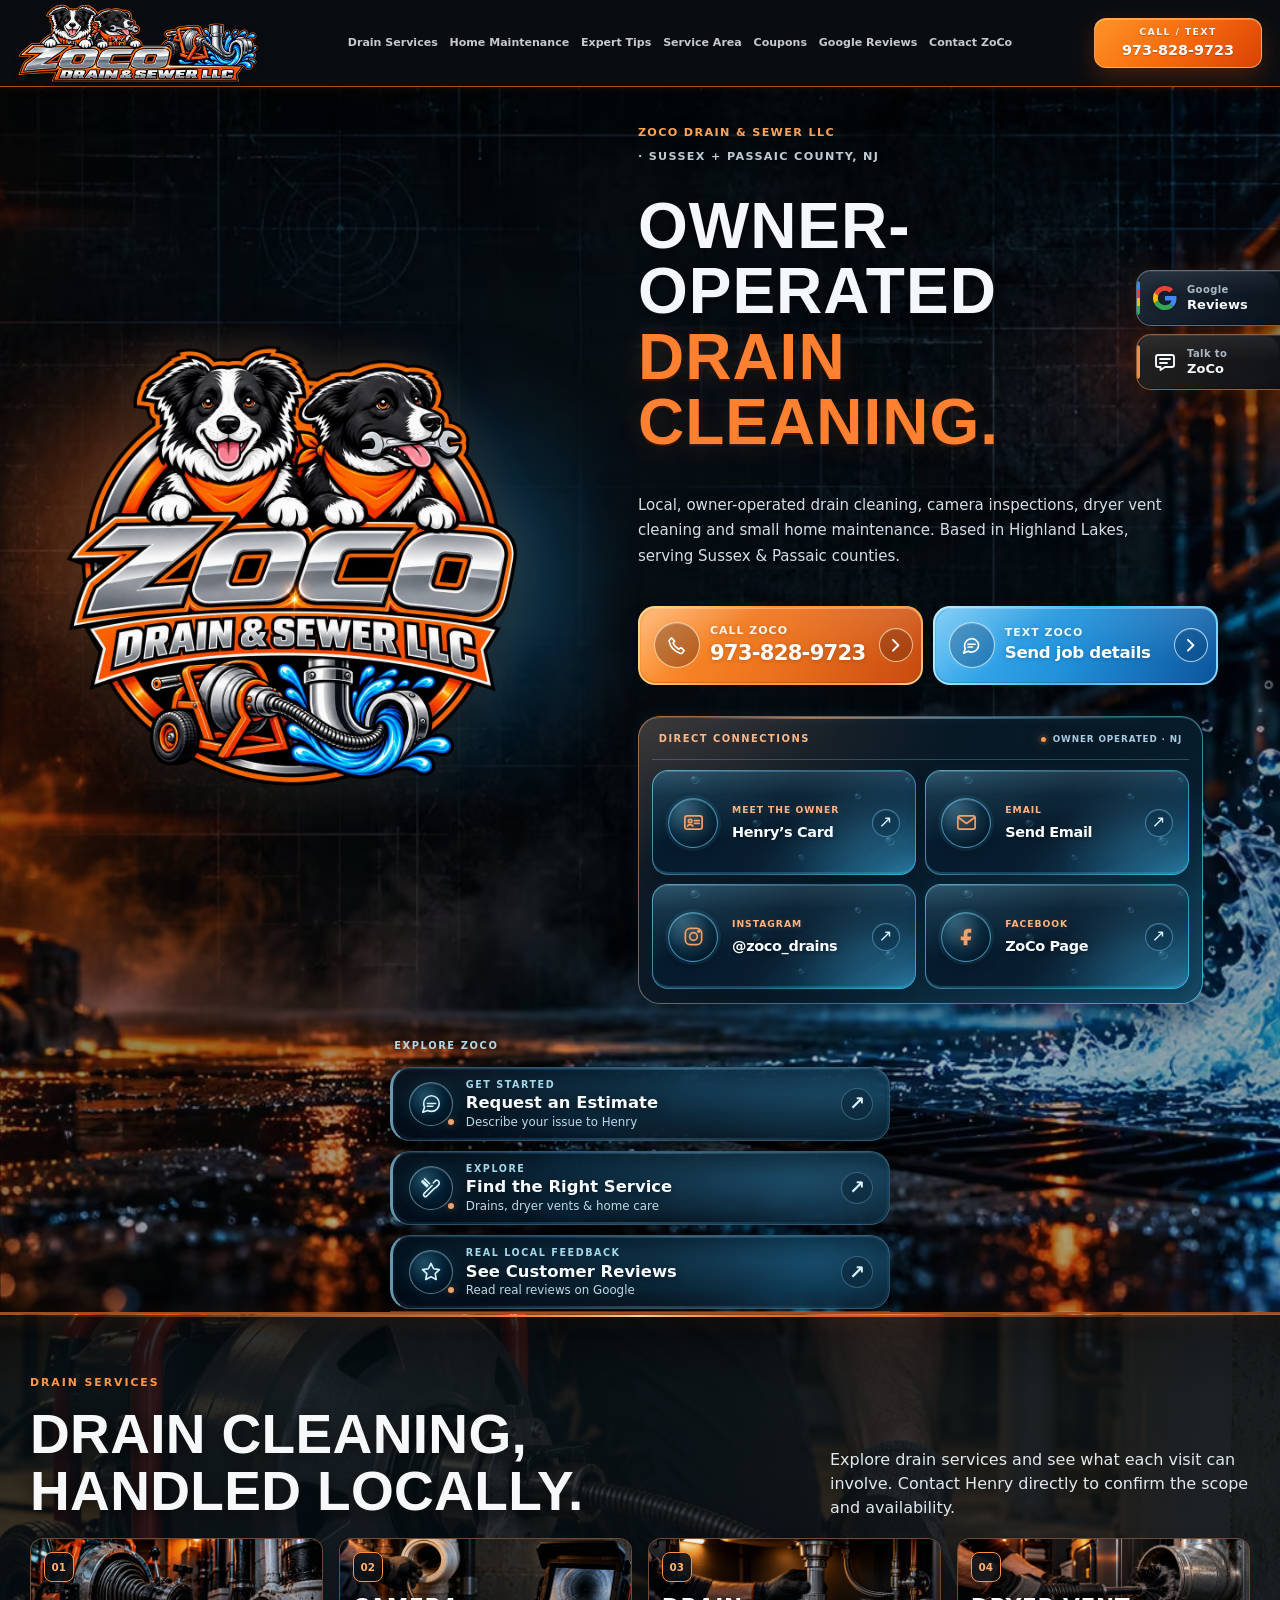
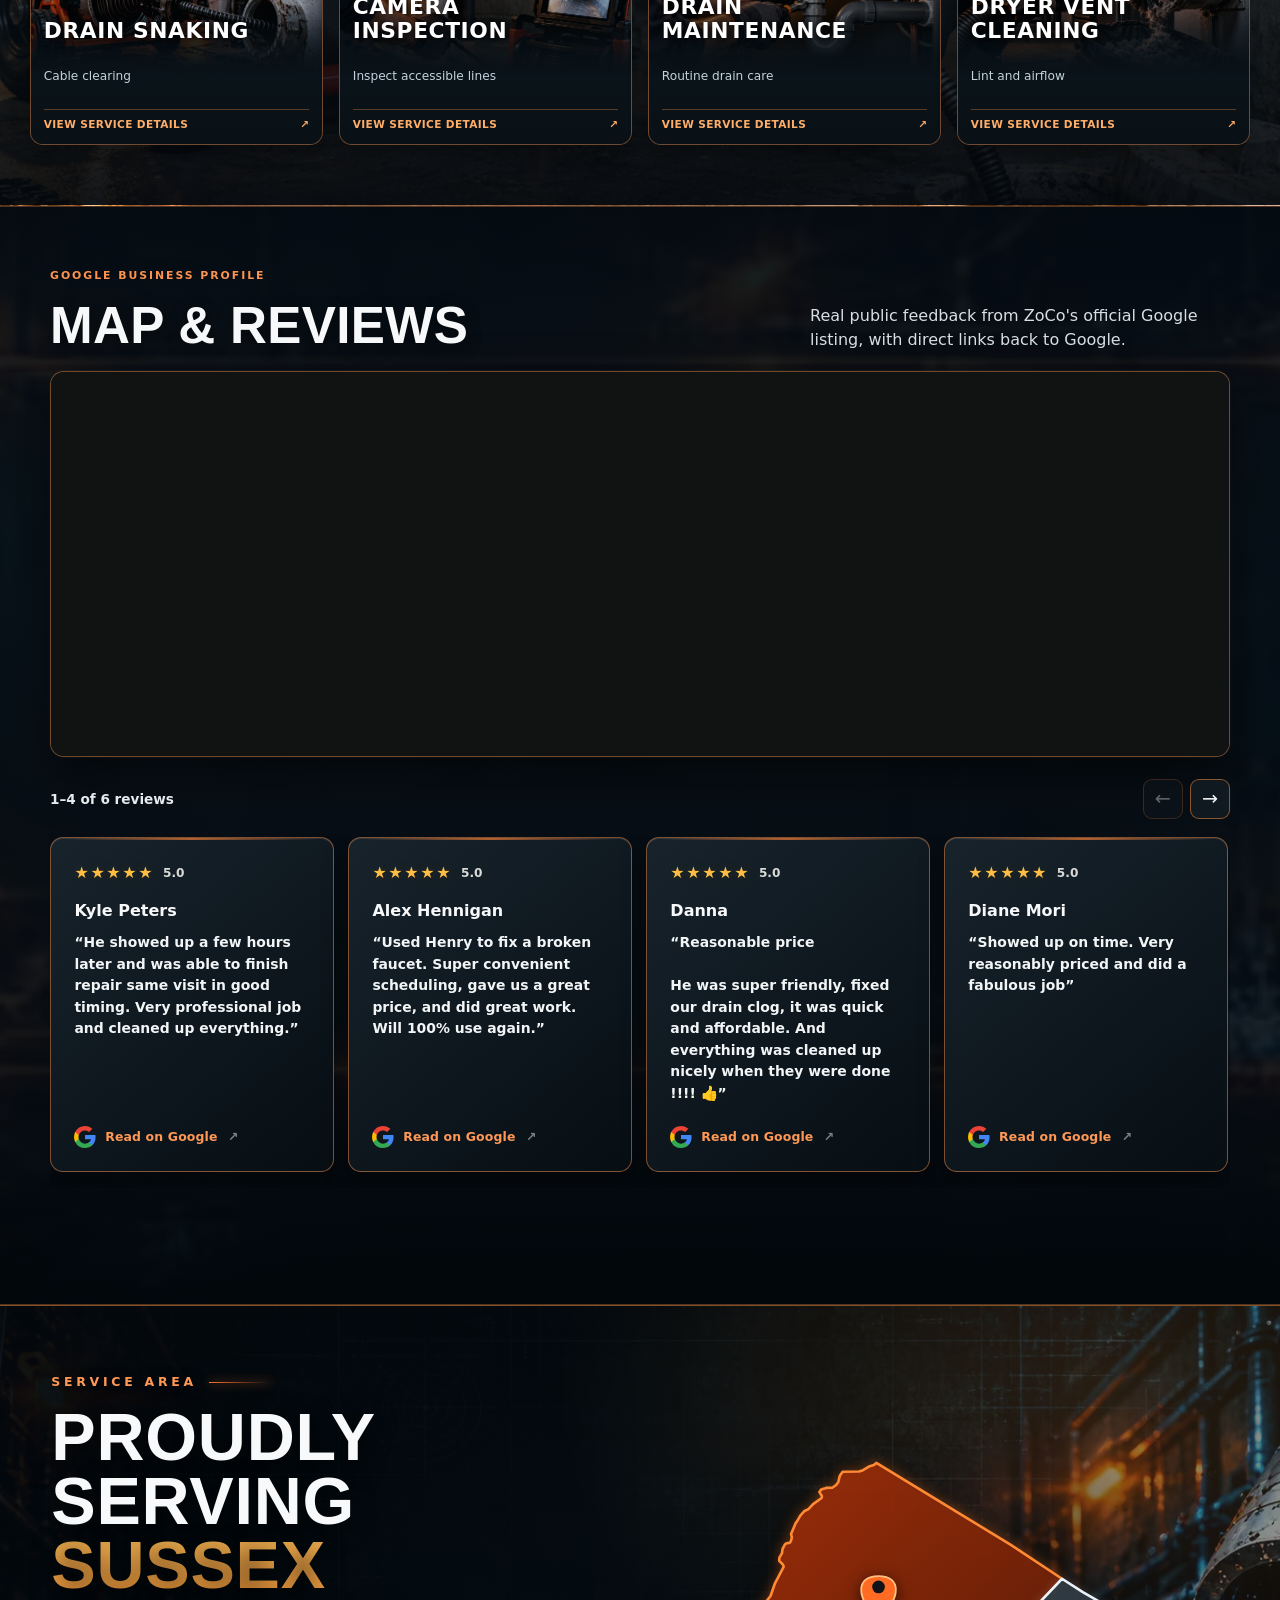
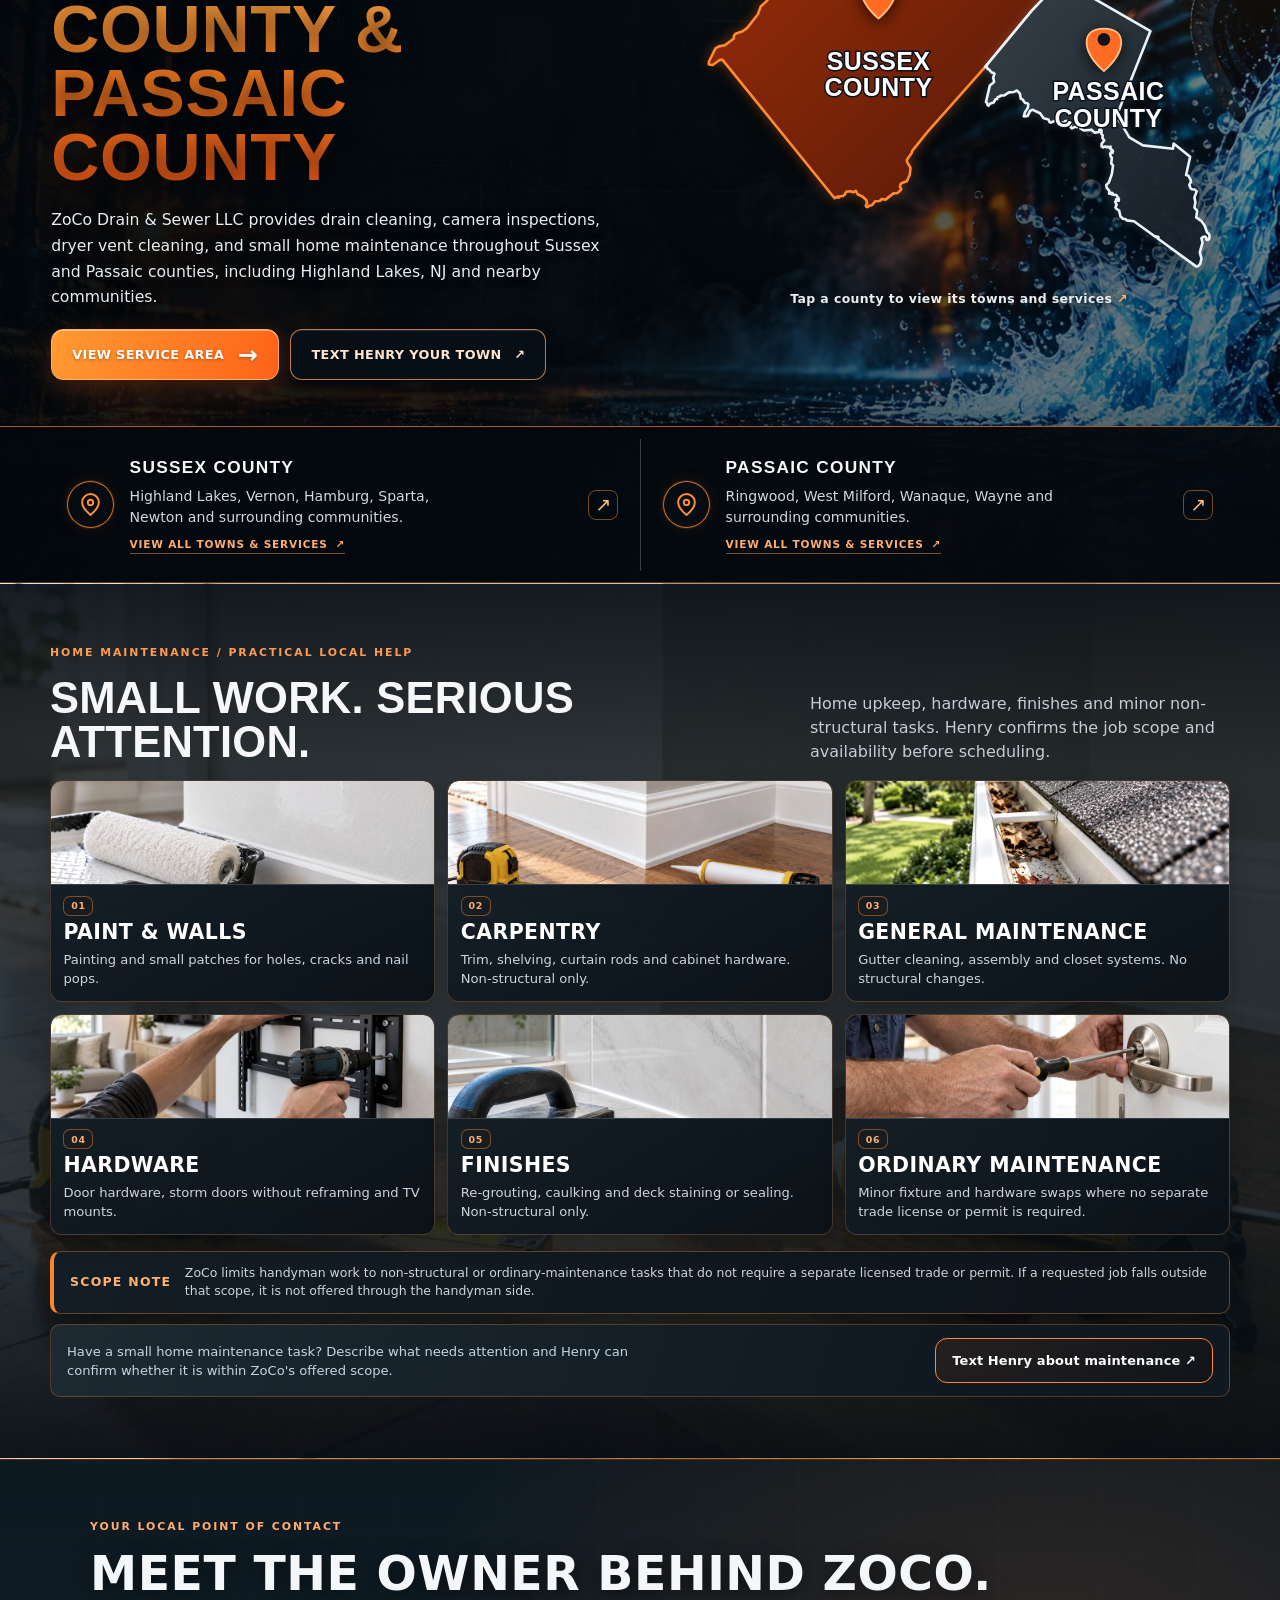
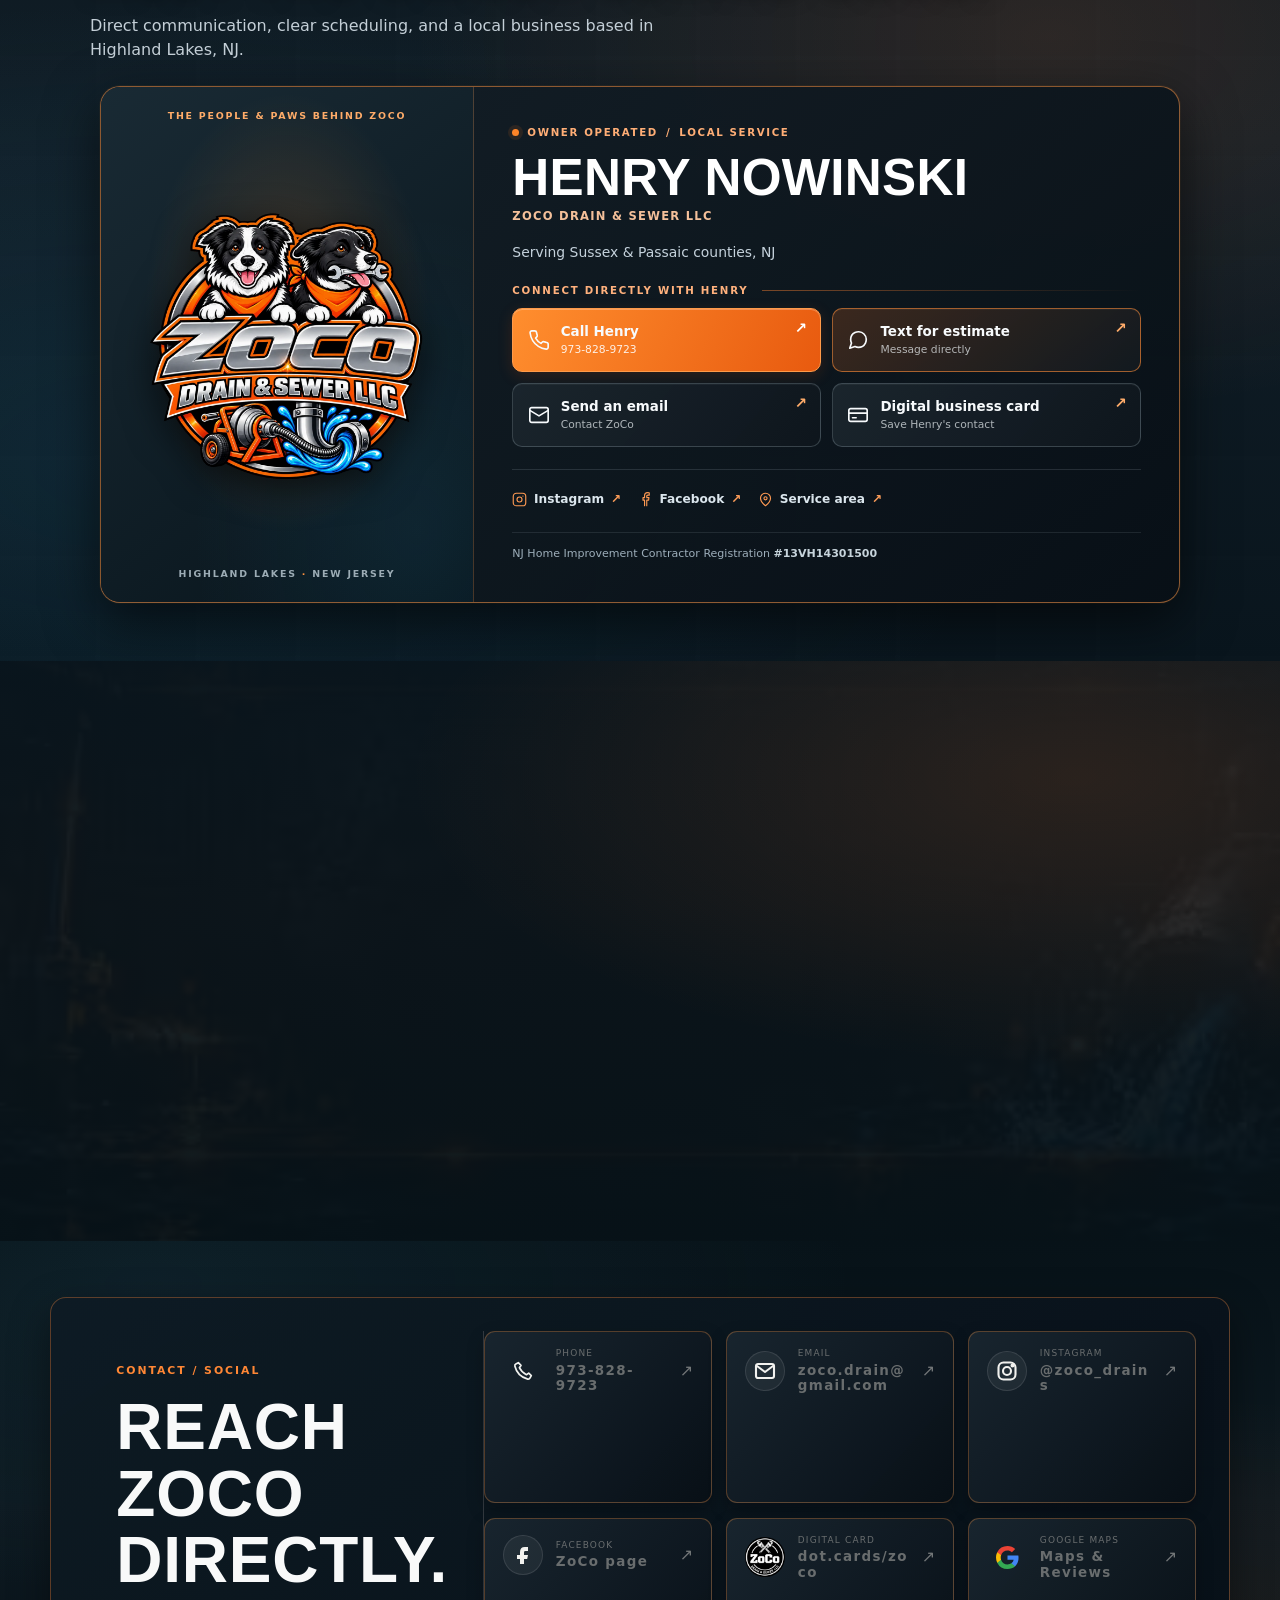
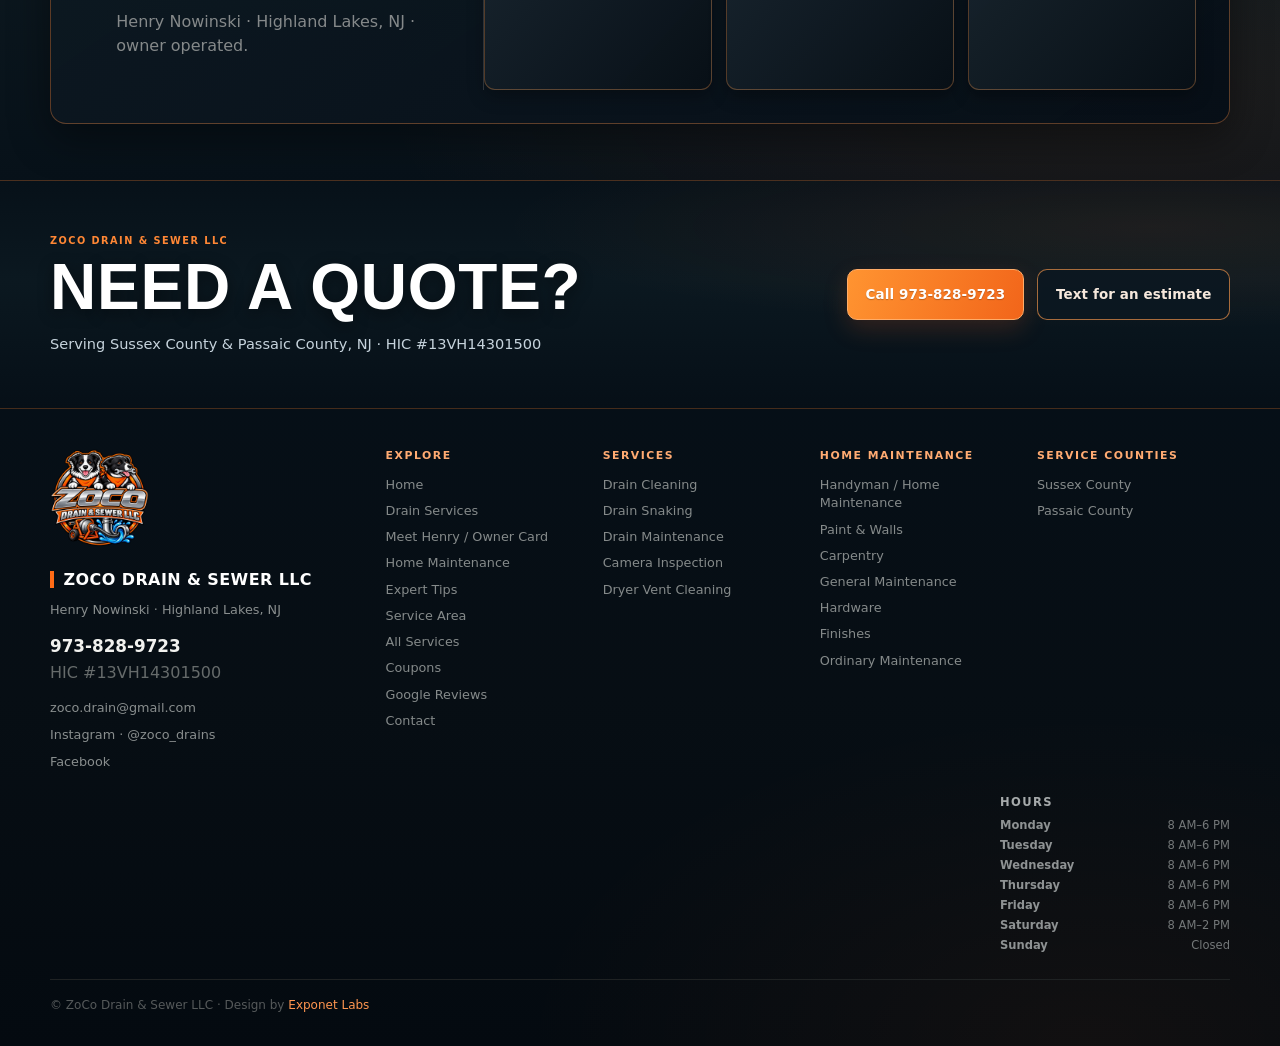
==== index.html @ 148e2e77 "fix: render logo atmosphere behind mascot and bust CSS cache" ====
<!doctype html>
<html lang="en">
<head>
  <meta charset="utf-8" />
  <meta name="viewport" content="width=device-width, initial-scale=1" />
  <meta name="theme-color" content="#090a0a" />
  <meta name="application-name" content="ZoCo Drain & Sewer LLC" />
  <meta name="apple-mobile-web-app-title" content="ZoCo" />
  <meta name="description" content="Owner-operated drain cleaning, snaking and camera inspections in Sussex and Passaic counties, NJ. Call or text ZoCo at 973-828-9723." />
  <meta name="robots" content="index,follow,max-image-preview:large,max-snippet:-1,max-video-preview:-1" />
  <meta property="og:type" content="website" />
  <meta property="og:site_name" content="ZoCo Drain & Sewer LLC" />
  <meta property="og:locale" content="en_US" />
  <meta property="og:title" content="Drain Cleaning in Sussex & Passaic County NJ | ZoCo" />
  <meta property="og:description" content="Owner-operated drain cleaning, camera inspections and home maintenance serving Sussex & Passaic County, NJ. Call or text 973-828-9723." />
  <meta property="og:url" content="https://zocodrains.com/" />
  <meta property="og:image" content="https://zocodrains.com/zoco-share-logo-v5.png?brand=zo-wide-20261012" />
  <meta property="og:image:secure_url" content="https://zocodrains.com/zoco-share-logo-v5.png?brand=zo-wide-20261012" />
  <meta property="og:image:type" content="image/png" />
  <meta property="og:image:width" content="1200" />
  <meta property="og:image:height" content="630" />
  <meta property="og:image:alt" content="New horizontal ZoCo Drain &amp; Sewer LLC logo with two dogs and drain equipment" />
  <meta name="twitter:card" content="summary_large_image" />
  <meta name="twitter:title" content="Drain Cleaning in Sussex & Passaic County NJ | ZoCo" />
  <meta name="twitter:description" content="Owner-operated drain cleaning, camera inspections and home maintenance serving Sussex & Passaic County, NJ." />
  <meta name="twitter:image" content="https://zocodrains.com/zoco-share-logo-v5.png?brand=zo-wide-20261012" />
  <meta name="twitter:image:alt" content="ZoCo Drain & Sewer LLC logo" />
  <link rel="image_src" href="https://zocodrains.com/zoco-share-logo-v5.png?brand=zo-wide-20261012" />
  <link rel="canonical" href="https://zocodrains.com/" />
  <link rel="icon" type="image/png" sizes="96x96" href="/favicon.png?brand=zo-wide-20261012" />
  <link rel="icon" type="image/png" sizes="48x48" href="/favicon-48x48.png?brand=zo-wide-20261012" />
  <link rel="icon" type="image/svg+xml" href="/favicon.svg?brand=zo-wide-20261012" />
  <link rel="icon" type="image/png" sizes="32x32" href="/favicon-32x32.png?brand=zo-wide-20261012" />
  <link rel="icon" type="image/png" sizes="16x16" href="/favicon-16x16.png?brand=zo-wide-20261012" />
  <link rel="icon" type="image/x-icon" href="/favicon.ico?brand=zo-wide-20261012" />
  <link rel="apple-touch-icon" sizes="180x180" href="/apple-touch-icon.png?brand=zo-wide-20261012" />
  <link rel="apple-touch-icon-precomposed" sizes="180x180" href="/apple-touch-icon.png?brand=zo-wide-20261012" />
  <link rel="manifest" href="/site.webmanifest?brand=zo-wide-20261012" />
  <link rel="sitemap" type="application/xml" href="/sitemap.xml" />
  <title>Drain Cleaning in Sussex &amp; Passaic County NJ | ZoCo</title>
  <link rel="stylesheet" href="styles.css?v=13" />
  <link rel="stylesheet" href="theme.css?v=106" />
  <link rel="stylesheet" href="/brand-cinematic.css?v=4" />
  <link rel="stylesheet" href="/brand-depth.css?v=2" />
  <link rel="stylesheet" href="/brand-finish.css?v=3" />
  <link rel="stylesheet" href="/brand-photo.css?v=4" />
  <link rel="stylesheet" href="/owner-card-polish.css?v=1" />
  <link rel="stylesheet" href="/site-polish.css?v=1" />
  <link rel="stylesheet" href="/header-lockup.css?v=3" />
  <link rel="stylesheet" href="/area-reviews-20261012.css?v=1" />
  <link rel="stylesheet" href="/homepage-compact-20261012.css?v=1" />
  <link rel="stylesheet" href="/service-area-sunset-20261012.css?v=1" />
  <link rel="stylesheet" href="/county-drain-mobile-20261012.css?v=1" />
  <link rel="stylesheet" href="/county-map-actions-20261012.css?v=1" />
  <link rel="stylesheet" href="/hero-quick-actions-20261012.css?v=1" />
  <link rel="stylesheet" href="/homepage-flow-refine-20261012.css?v=1" />
  <link rel="stylesheet" href="/desktop-header-nav-20261012.css?v=1" />
  <link rel="stylesheet" href="/homepage-lower-flow-20261012.css?v=1" />
  <link rel="stylesheet" href="/hero-water-actions-20261012.css?v=75" />
  <link rel="stylesheet" href="/mobile-nav-glass-20261012.css?v=1" />
  <link rel="stylesheet" href="/hero-contact-design-polish-20261012.css?v=1" />
  <link rel="stylesheet" href="/zoco-hero-control-deck-20261012.css?v=2" />
  <link rel="stylesheet" href="/estimate-modal-premium-20261012.css?v=2" />
  <link rel="stylesheet" href="/direct-connections-liquid-glass-20261012.css?v=1" />
  <link rel="stylesheet" href="/direct-connections-glass-finish-20261012.css?v=1" />
  <link rel="stylesheet" href="/hero-contact-reference-20261012.css?v=1" />
  <link rel="stylesheet" href="/hero-call-text-pair-brand-20261012.css?v=2" />
  <link rel="stylesheet" href="/direct-connections-depth-20261012.css?v=3" />
  <link rel="stylesheet" href="/direct-connections-layout-balance-20261012.css?v=3" />
  <link rel="stylesheet" href="/direct-connections-prismatic-20261012.css?v=1" />
  <link rel="stylesheet" href="/direct-connections-explore-glass-20261012.css?v=1" />
  <link rel="stylesheet" href="/direct-connections-motion-20261012.css?v=1" />
  <link rel="stylesheet" href="/zoco-hero-aura-shortcuts-20261013.css?v=3" />
  <script src="/mobile-nav-glass-20261012.js?v=1" defer></script>
  <script src="/hero-glass-water-surface-20261012.js?v=2" defer></script>
  <script src="/hero-liquid-visibility-20261012.js?v=1" defer></script>
  <script type="application/ld+json">
  {
    "@context":"https://schema.org",
    "@graph":[
      {
        "@type":"HomeAndConstructionBusiness",
        "@id":"https://zocodrains.com/#business",
        "name":"ZoCo Drain & Sewer LLC",
        "legalName":"ZoCo Drain & Sewer LLC",
        "alternateName":"ZoCo",
        "url":"https://zocodrains.com/",
        "description":"Owner-operated drain cleaning, camera inspection, dryer vent cleaning and home maintenance serving Sussex County and Passaic County, New Jersey.",
        "telephone":"+1-973-828-9723",
        "email":"zoco.drain@gmail.com",
        "founder":{
          "@type":"Person",
          "name":"Henry Nowinski"
        },
        "address":{
          "@type":"PostalAddress",
          "addressLocality":"Highland Lakes",
          "addressRegion":"NJ",
          "postalCode":"07422",
          "addressCountry":"US"
        },
        "areaServed":[
          {"@type":"AdministrativeArea","name":"Sussex County, New Jersey"},
          {"@type":"AdministrativeArea","name":"Passaic County, New Jersey"}
        ],
        "openingHoursSpecification":[
          {
            "@type":"OpeningHoursSpecification",
            "dayOfWeek":[
              "https://schema.org/Monday",
              "https://schema.org/Tuesday",
              "https://schema.org/Wednesday",
              "https://schema.org/Thursday",
              "https://schema.org/Friday"
            ],
            "opens":"08:00",
            "closes":"18:00"
          },
          {
            "@type":"OpeningHoursSpecification",
            "dayOfWeek":"https://schema.org/Saturday",
            "opens":"08:00",
            "closes":"14:00"
          }
        ],
        "identifier":{
          "@type":"PropertyValue",
          "propertyID":"NJ HIC Registration",
          "value":"13VH14301500"
        },
        "logo":{
          "@type":"ImageObject",
          "@id":"https://zocodrains.com/#logo",
          "url":"https://zocodrains.com/icon-512.png?brand=zo-wide-20261012",
          "contentUrl":"https://zocodrains.com/icon-512.png?brand=zo-wide-20261012",
          "width":512,
          "height":512,
          "caption":"ZoCo Drain & Sewer LLC"
        },
        "image":{"@id":"https://zocodrains.com/#logo"},
        "contactPoint":{
          "@type":"ContactPoint",
          "telephone":"+1-973-828-9723",
          "contactType":"customer service",
          "areaServed":[
            {"@type":"AdministrativeArea","name":"Sussex County, New Jersey"},
            {"@type":"AdministrativeArea","name":"Passaic County, New Jersey"}
          ],
          "availableLanguage":"English"
        },
        "sameAs":[
          "https://www.buildzoom.com/contractor/zoco-drain-sewer-llc",
          "https://www.instagram.com/zoco_drains/",
          "https://www.facebook.com/share/1E54mnJZsT/?mibextid=wwXIfr",
          "https://dot.cards/zoco",
          "https://maps.app.goo.gl/V5gWA75bLdzNJk5y5"
        ],
        "hasMap":"https://maps.app.goo.gl/V5gWA75bLdzNJk5y5",
        "hasOfferCatalog":{
          "@type":"OfferCatalog",
          "name":"ZoCo Services",
          "itemListElement":[
            {
              "@type":"Offer",
              "itemOffered":{
                "@type":"Service",
                "name":"Drain Cleaning",
                "serviceType":"Drain Cleaning",
                "url":"https://zocodrains.com/drain-cleaning/",
                "description":"Clear buildup and restore flow in accessible drain and sewer lines.",
                "provider":{"@id":"https://zocodrains.com/#business"},
                "areaServed":[
                  {"@type":"AdministrativeArea","name":"Sussex County, New Jersey"},
                  {"@type":"AdministrativeArea","name":"Passaic County, New Jersey"}
                ]
              }
            },
            {
              "@type":"Offer",
              "itemOffered":{
                "@type":"Service",
                "name":"Camera Inspection",
                "serviceType":"Drain Camera Inspection",
                "url":"https://zocodrains.com/camera-inspection/",
                "description":"Use a drain camera to view accessible line conditions and locate visible trouble areas.",
                "provider":{"@id":"https://zocodrains.com/#business"},
                "areaServed":[
                  {"@type":"AdministrativeArea","name":"Sussex County, New Jersey"},
                  {"@type":"AdministrativeArea","name":"Passaic County, New Jersey"}
                ]
              }
            },
            {
              "@type":"Offer",
              "itemOffered":{
                "@type":"Service",
                "name":"Drain Maintenance",
                "serviceType":"Drain Maintenance",
                "url":"https://zocodrains.com/drain-maintenance/",
                "description":"Routine service intended to help keep accessible drain lines moving and reduce recurring buildup.",
                "provider":{"@id":"https://zocodrains.com/#business"},
                "areaServed":[
                  {"@type":"AdministrativeArea","name":"Sussex County, New Jersey"},
                  {"@type":"AdministrativeArea","name":"Passaic County, New Jersey"}
                ]
              }
            },
            {
              "@type":"Offer",
              "itemOffered":{
                "@type":"Service",
                "name":"Dryer Vent Cleaning",
                "serviceType":"Dryer Vent Cleaning",
                "url":"https://zocodrains.com/dryer-vent-cleaning/",
                "description":"Clean accessible dryer vent runs to help improve airflow and remove lint buildup.",
                "provider":{"@id":"https://zocodrains.com/#business"},
                "areaServed":[
                  {"@type":"AdministrativeArea","name":"Sussex County, New Jersey"},
                  {"@type":"AdministrativeArea","name":"Passaic County, New Jersey"}
                ]
              }
            },
            {
              "@type":"Offer",
              "itemOffered":{
                "@type":"Service",
                "name":"Home Maintenance",
                "serviceType":"Home Maintenance",
                "url":"https://zocodrains.com/home-maintenance/",
                "description":"Small non-structural and ordinary-maintenance jobs around the home.",
                "provider":{"@id":"https://zocodrains.com/#business"},
                "areaServed":[
                  {"@type":"AdministrativeArea","name":"Sussex County, New Jersey"},
                  {"@type":"AdministrativeArea","name":"Passaic County, New Jersey"}
                ]
              }
            }
          ]
        },
        "mainEntityOfPage":{"@id":"https://zocodrains.com/#webpage"}
      },
      {
        "@type":"WebSite",
        "@id":"https://zocodrains.com/#website",
        "url":"https://zocodrains.com/",
        "name":"ZoCo Drain & Sewer LLC",
        "alternateName":"ZoCo",
        "inLanguage":"en-US",
        "publisher":{"@id":"https://zocodrains.com/#business"}
      },
      {
        "@type":"WebPage",
        "@id":"https://zocodrains.com/#webpage",
        "url":"https://zocodrains.com/",
        "name":"Drain Cleaning & Snaking in Sussex & Passaic County NJ | ZoCo",
        "description":"Owner-operated drain cleaning, camera inspections, dryer vent cleaning and home maintenance in Sussex & Passaic County, NJ.",
        "inLanguage":"en-US",
        "isPartOf":{"@id":"https://zocodrains.com/#website"},
        "about":{"@id":"https://zocodrains.com/#business"},
        "mainEntity":{"@id":"https://zocodrains.com/#business"},
        "primaryImageOfPage":{"@id":"https://zocodrains.com/#logo"}
      }
    ]
  }
  </script>
</head>
<body class="home-page">
  <header class="site-header">
    <div class="header-inner">
      <a class="brand" href="#top" aria-label="ZoCo home">
        <span class="logo-image brand-logo" aria-hidden="true"></span>
        <div class="brand-copy">
          <strong>ZoCo</strong>
          <span>Drain & Sewer LLC</span>
        </div>
      </a>

      <button class="menu-btn" aria-label="Open navigation menu" aria-controls="site-mobile-nav" aria-expanded="false">Menu</button>

      <nav class="nav-links" id="site-mobile-nav" aria-label="Primary navigation">
        <div class="zoco-mobile-nav-intro" aria-hidden="true">
          <strong>ZOCO / LOCAL SERVICE</strong>
          <span>Explore services, coverage and reviews</span>
        </div>
        <a href="#drain">Drain Services</a>
        <a href="#handyman">Home Maintenance</a>
        <a href="/expert-tips/?v=88">Expert Tips</a>
        <a href="/service-area/?v=88">Service Area</a>
        <a href="#offers">Coupons</a>
        <a href="#reviews">Google Reviews</a>
        <a href="#contact">Contact ZoCo</a>
        <div class="zoco-mobile-nav-actions">
          <a href="tel:+19738289723">Call Henry</a>
          <a href="sms:+19738289723">Text Estimate</a>
        </div>
      </nav>

      <a class="header-call" href="tel:+19738289723">
        <span>Call / Text</span>
        <strong>973-828-9723</strong>
      </a>
    </div>
  </header>

  
  <nav class="floating-quick-actions" aria-label="Quick actions">
    <a class="floating-quick-action floating-review-action" href="https://maps.app.goo.gl/d2sXev6rPjBMjP659?g_st=ic" target="_blank" rel="noopener" aria-label="Read ZoCo's Google reviews">
      <span class="floating-action-icon" aria-hidden="true">
        <svg class="zoco-google-g" viewBox="0 0 48 48" focusable="false">
          <path fill="#EA4335" d="M24 9.5c3.54 0 6.71 1.22 9.21 3.6l6.85-6.85C35.9 2.38 30.47 0 24 0 14.62 0 6.51 5.38 2.56 13.22l7.98 6.19C12.43 13.72 17.74 9.5 24 9.5z"/>
          <path fill="#4285F4" d="M46.98 24.55c0-1.57-.15-3.09-.38-4.55H24v9.02h12.94c-.58 2.96-2.27 5.48-4.8 7.18l7.73 6C44.39 38.03 46.98 31.88 46.98 24.55z"/>
          <path fill="#FBBC05" d="M10.53 28.59c-.48-1.45-.76-2.98-.76-4.59s.27-3.14.76-4.59l-7.98-6.2C.92 16.46 0 20.12 0 24s.92 7.54 2.56 10.78l7.97-6.19z"/>
          <path fill="#34A853" d="M24 48c6.48 0 11.93-2.13 15.91-5.8l-7.73-6c-2.15 1.45-4.92 2.3-8.18 2.3-6.26 0-11.57-4.22-13.47-9.91l-7.98 6.19C6.51 42.62 14.62 48 24 48z"/>
        </svg>
      </span>
      <span class="floating-tab-label"><small>Google</small><strong>Reviews</strong></span>
    </a>
    <button class="floating-quick-action floating-contact-action" type="button" aria-label="Contact ZoCo" aria-haspopup="dialog" aria-controls="contact-actions">
      <span class="floating-action-icon" aria-hidden="true">
        <svg viewBox="0 0 24 24"><path d="M5 5h14a2 2 0 0 1 2 2v8a2 2 0 0 1-2 2h-7l-4.5 3V17H5a2 2 0 0 1-2-2V7a2 2 0 0 1 2-2z"></path><path d="M7 9h10M7 13h7"></path></svg>
      </span>
      <span class="floating-tab-label"><small>Talk to</small><strong>ZoCo</strong></span>
    </button>
  </nav>


  <div class="quick-contact-modal" id="contact-actions" role="dialog" aria-modal="true" aria-labelledby="quickContactTitle" aria-describedby="quickContactDescription" hidden>
    <button class="quick-contact-backdrop" type="button" aria-label="Close contact options"></button>
    <div class="quick-contact-panel">
      <div class="quick-contact-topline">
        <div class="quick-contact-brand">
          <strong>ZOCO<span class="quick-contact-brand-dot" aria-hidden="true"></span></strong>
          <span>OWNER OPERATED · NEW JERSEY</span>
        </div>
        <button class="quick-contact-close" type="button" aria-label="Close contact options">
          <svg viewBox="0 0 24 24" fill="none" stroke="currentColor" stroke-width="2" stroke-linecap="round" aria-hidden="true"><path d="M6 6 18 18M18 6 6 18"/></svg>
        </button>
      </div>

      <div class="quick-contact-intro">
        <p class="quick-contact-kicker"><span aria-hidden="true"></span> DIRECT CONTACT / ESTIMATES</p>
        <h2 id="quickContactTitle">Request an estimate.</h2>
        <p id="quickContactDescription">Tell ZoCo what you need help with. Henry will confirm the job scope and availability.</p>
      </div>

      <div class="quick-contact-help" role="note">
        <span class="quick-contact-help-icon" aria-hidden="true">
          <svg viewBox="0 0 24 24" fill="none" stroke="currentColor" stroke-width="1.8" stroke-linecap="round" stroke-linejoin="round"><rect x="3" y="6" width="18" height="14" rx="3"/><circle cx="12" cy="13" r="3.2"/><path d="M8 6 9 4h6l1 2"/></svg>
        </span>
        <span><strong>Make your message count.</strong> Include your town, a short description and photos if possible.</span>
      </div>

      <div class="quick-contact-actions">
        <a class="quick-contact-main-action quick-contact-text-action" href="sms:+19738289723" aria-label="Text ZoCo at 973-828-9723">
          <span class="quick-contact-action-icon" aria-hidden="true">
            <svg viewBox="0 0 24 24" fill="none" stroke="currentColor" stroke-width="1.9" stroke-linecap="round" stroke-linejoin="round"><path d="M20 11.5a8 8 0 0 1-8 8 8.1 8.1 0 0 1-3.9-1L3 20.6l1.8-5A8 8 0 1 1 20 11.5Z"/><path d="M8 10.6h8M8 13.7h5"/></svg>
          </span>
          <span class="quick-contact-action-copy"><small>SHARE DETAILS &amp; PHOTOS</small><strong>Text ZoCo</strong><em>Send your issue directly</em></span>
          <span class="quick-contact-arrow" aria-hidden="true">↗</span>
        </a>
        <a class="quick-contact-main-action quick-contact-call-action" href="tel:+19738289723" aria-label="Call ZoCo at 973-828-9723">
          <span class="quick-contact-action-icon" aria-hidden="true">
            <svg viewBox="0 0 24 24" fill="none" stroke="currentColor" stroke-width="1.9" stroke-linecap="round" stroke-linejoin="round"><path d="m5.3 3.8 3.6 3.3-1.6 2.1a16 16 0 0 0 7.1 7.1l2.1-1.6 3.5 3.4-1.7 2.3a2 2 0 0 1-2.2.7A20 20 0 0 1 3.5 7.8a2 2 0 0 1 .7-2.2Z"/></svg>
          </span>
          <span class="quick-contact-action-copy"><small>PREFER A PHONE CALL?</small><strong>Call ZoCo</strong><em>973-828-9723</em></span>
          <span class="quick-contact-arrow" aria-hidden="true">↗</span>
        </a>
      </div>

      <div class="quick-contact-more">
        <p class="quick-contact-divider"><span>OTHER WAYS TO CONNECT</span></p>
        <div class="quick-contact-secondary">
          <a href="mailto:zoco.drain@gmail.com" aria-label="Email ZoCo at zoco.drain@gmail.com">
            <svg viewBox="0 0 24 24" fill="none" stroke-width="1.8" stroke-linecap="round" stroke-linejoin="round" aria-hidden="true"><rect x="3" y="5" width="18" height="14" rx="2"/><path d="m4 7 8 6 8-6"/></svg>
            <span><strong>Email ZoCo</strong><small>Send an email</small></span>
          </a>
          <a href="https://dot.cards/zoco" target="_blank" rel="noopener" aria-label="View Henry’s ZoCo digital contact card">
            <svg viewBox="0 0 24 24" fill="none" stroke-width="1.8" stroke-linecap="round" stroke-linejoin="round" aria-hidden="true"><rect x="3" y="4" width="18" height="16" rx="3"/><circle cx="9" cy="10" r="2"/><path d="M6 16c.5-2 5.5-2 6 0M15 9h3M15 13h3"/></svg>
            <span><strong>Henry’s Card</strong><small>Save contact info</small></span>
          </a>
        </div>
      </div>

      <div class="quick-contact-social">
        <span class="quick-contact-social-label">FOLLOW ZOCO</span>
        <a href="https://www.instagram.com/zoco_drains/" target="_blank" rel="noopener" aria-label="ZoCo on Instagram">
          <svg viewBox="0 0 24 24" fill="none" stroke="currentColor" stroke-width="1.9" stroke-linecap="round" stroke-linejoin="round" aria-hidden="true"><rect x="3" y="3" width="18" height="18" rx="5"/><circle cx="12" cy="12" r="4"/><circle cx="17.6" cy="6.5" r="1"/></svg>
          Instagram
        </a>
        <a href="https://www.facebook.com/share/1E54mnJZsT/?mibextid=wwXIfr" target="_blank" rel="noopener" aria-label="ZoCo on Facebook">
          <svg viewBox="0 0 24 24" fill="currentColor" aria-hidden="true"><path d="M14.3 21v-8h2.8l.5-3.4h-3.3V7.5c0-.9.3-1.6 1.7-1.6h1.8v-3a23 23 0 0 0-2.7-.2c-2.7 0-4.5 1.7-4.5 4.8v2.1H7.8V13h2.8v8Z"/></svg>
          Facebook
        </a>
      </div>
      <p class="quick-contact-footnote">Highland Lakes, NJ · Serving Sussex &amp; Passaic counties</p>
    </div>
  </div>
  <main id="top">
    <section class="page hero">
      <div class="hero-shell reveal">

        <div class="hero-main">
          <div class="hero-copyblock">
            <p class="hero-eyebrow">ZOCO DRAIN &amp; SEWER LLC <span class="zoco-hero-local">· SUSSEX + PASSAIC COUNTY, NJ</span></p>
            <h1>Owner-operated<br><span>drain cleaning.</span></h1>
            <p class="hero-text">Local, owner-operated drain cleaning, camera inspections, dryer vent cleaning and small home maintenance. Based in Highland Lakes, serving Sussex &amp; Passaic counties.</p>

            <div class="hero-actions" aria-label="Contact ZoCo directly">
              <a class="button button-primary zoco-hero-direct-action zoco-hero-direct-action--call" href="tel:+19738289723" aria-label="Call ZoCo at 973-828-9723">
                <span class="zoco-direct-icon" aria-hidden="true">
                  <svg viewBox="0 0 24 24" fill="none" stroke="currentColor" stroke-width="1.9" stroke-linecap="round" stroke-linejoin="round"><path d="M6.4 3.4 9.7 7l-1.8 2.3c1.5 2.9 3.9 5.3 6.8 6.8l2.3-1.8 3.6 3.3-1.9 2.7a1.8 1.8 0 0 1-2 .7C10.1 19 5 13.9 3.6 7.3a1.8 1.8 0 0 1 .7-2Z"/></svg>
                </span>
                <span class="zoco-direct-divider" aria-hidden="true"></span>
                <span class="zoco-direct-copy"><small>CALL ZOCO</small><strong>973-828-9723</strong></span>
                <span class="zoco-direct-arrow" aria-hidden="true"><svg viewBox="0 0 24 24" fill="none" stroke="currentColor" stroke-width="2.5" stroke-linecap="round" stroke-linejoin="round"><path d="m9 5 7 7-7 7"/></svg></span>
              </a>
              <a class="button button-secondary zoco-hero-direct-action zoco-hero-direct-action--text" href="sms:+19738289723" aria-label="Text ZoCo about an estimate at 973-828-9723">
                <span class="zoco-direct-icon" aria-hidden="true">
                  <svg viewBox="0 0 24 24" fill="none" stroke="currentColor" stroke-width="1.9" stroke-linecap="round" stroke-linejoin="round"><path d="M20 11.4a8 8 0 0 1-8 8 8.2 8.2 0 0 1-3.9-1L3 20.6l1.8-5A8 8 0 1 1 20 11.4Z"/><path d="M8 10.5h8M8 13.6h5"/></svg>
                </span>
                <span class="zoco-direct-divider" aria-hidden="true"></span>
                <span class="zoco-direct-copy"><small>TEXT ZOCO</small><strong>Send job details</strong></span>
                <span class="zoco-direct-arrow" aria-hidden="true"><svg viewBox="0 0 24 24" fill="none" stroke="currentColor" stroke-width="2.5" stroke-linecap="round" stroke-linejoin="round"><path d="m9 5 7 7-7 7"/></svg></span>
              </a>
            </div>

            <div class="quick-connect" aria-label="Quick links">
              <div class="zoco-contact-dock-heading" aria-hidden="true"><span>DIRECT CONNECTIONS</span><span>OWNER OPERATED · NJ</span></div>
              <a class="quick-tile" href="#owner-card" aria-label="Meet Henry and view his ZoCo personal contact card">
                <span class="quick-icon quick-card-icon" aria-hidden="true">
                  <svg viewBox="0 0 24 24" fill="none" stroke="currentColor" stroke-width="1.8" stroke-linecap="round" stroke-linejoin="round">
                    <rect x="3" y="5" width="18" height="14" rx="2.5"/>
                    <circle cx="8.5" cy="10.4" r="1.8"/>
                    <path d="M5.8 15.7c.6-2.1 4.8-2.1 5.4 0M13 10h5M13 13h5"/>
                  </svg>
                </span>
                <span class="quick-copy"><small>MEET THE OWNER</small><strong>Henry’s Card</strong></span>
                <i>↗</i>
              </a>

              <a class="quick-tile" href="mailto:zoco.drain@gmail.com" aria-label="Email ZoCo">
                <span class="quick-icon" aria-hidden="true">
                  <svg viewBox="0 0 24 24"><rect x="3" y="5" width="18" height="14" rx="2"/><path d="m4 7 8 6 8-6"/></svg>
                </span>
                <span class="quick-copy"><small>EMAIL</small><strong>Send Email</strong></span>
                <i>↗</i>
              </a>

              <a class="quick-tile" href="https://www.instagram.com/zoco_drains/" target="_blank" rel="noopener" aria-label="Open ZoCo Instagram">
                <span class="quick-icon" aria-hidden="true">
                  <svg viewBox="0 0 24 24"><rect x="3.5" y="3.5" width="17" height="17" rx="5"/><circle cx="12" cy="12" r="4"/><circle cx="17.5" cy="6.5" r="1"/></svg>
                </span>
                <span class="quick-copy"><small>INSTAGRAM</small><strong>@zoco_drains</strong></span>
                <i>↗</i>
              </a>

              <a class="quick-tile" href="https://www.facebook.com/share/1E54mnJZsT/?mibextid=wwXIfr" target="_blank" rel="noopener" aria-label="Open ZoCo Facebook">
                <span class="quick-icon fb-icon" aria-hidden="true">
                  <svg viewBox="0 0 24 24"><path d="M14.2 8H17V4h-3.2C10.6 4 9 5.9 9 9v3H6v4h3v5h4v-5h3.2l.8-4H13V9.6c0-1.1.4-1.6 1.2-1.6z"/></svg>
                </span>
                <span class="quick-copy"><small>FACEBOOK</small><strong>ZoCo Page</strong></span>
                <i>↗</i>
              </a>
            </div>
          </div>

          <aside class="hero-card" aria-label="ZoCo mascot logo">
            <div class="hero-card-top">
              <span>HIGHLAND LAKES, NJ</span>
              <span class="hero-card-mark">OWNER OPERATED</span>
            </div>

            <span class="zoco-hero-aura" aria-hidden="true"></span>
            <div class="hero-card-dogs" aria-hidden="true"></div>

            <div class="hero-card-name">
              <strong>ZOCO</strong>
              <span>DRAIN & SEWER LLC</span>
            </div>

            <div class="hero-card-owner">
              <strong>Henry Nowinski</strong>
              <span>HIC #13VH14301500</span>
            </div>

            <a class="hero-card-call" href="tel:+19738289723" aria-label="Call ZoCo at 973-828-9723">
              <span class="hero-card-call-icon" aria-hidden="true">
                <svg viewBox="0 0 24 24"><path d="M7.3 3.7 10 6.4 8.4 8.7c1.5 3.2 3.8 5.5 7 7l2.3-1.6 2.6 2.6-1.4 2.5c-.4.8-1.4 1.1-2.2.9-7.1-1.8-11-5.7-12.8-12.8-.2-.8.1-1.8.9-2.2z"/></svg>
              </span>
              <span class="hero-card-call-copy"><small>CALL</small><strong>973-828-9723</strong></span>
              <i>↗</i>
            </a>

            <div class="hero-card-links">
              <a href="mailto:zoco.drain@gmail.com" aria-label="Email ZoCo">
                <span class="card-link-icon">
                  <svg viewBox="0 0 24 24" aria-hidden="true"><rect x="3" y="5" width="18" height="14" rx="2"/><path d="m4 7 8 6 8-6"/></svg>
                </span>
                <span><small>EMAIL</small><strong>zoco.drain@gmail.com</strong></span>
                <i>↗</i>
              </a>
              <a href="https://www.instagram.com/zoco_drains/" target="_blank" rel="noopener" aria-label="ZoCo Instagram">
                <span class="card-link-icon">
                  <svg viewBox="0 0 24 24" aria-hidden="true"><rect x="3.5" y="3.5" width="17" height="17" rx="5"/><circle cx="12" cy="12" r="4"/><circle cx="17.5" cy="6.5" r="1"/></svg>
                </span>
                <span><small>INSTAGRAM</small><strong>@zoco_drains</strong></span>
                <i>↗</i>
              </a>
              <a href="https://www.facebook.com/share/1E54mnJZsT/?mibextid=wwXIfr" target="_blank" rel="noopener" aria-label="ZoCo Facebook">
                <span class="card-link-icon facebook-fill">
                  <svg viewBox="0 0 24 24" aria-hidden="true"><path d="M14.2 8H17V4h-3.2C10.6 4 9 5.9 9 9v3H6v4h3v5h4v-5h3.2l.8-4H13V9.6c0-1.1.4-1.6 1.2-1.6z"/></svg>
                </span>
                <span><small>FACEBOOK</small><strong>ZoCo Page</strong></span>
                <i>↗</i>
              </a>
              <a href="https://dot.cards/zoco" target="_blank" rel="noopener" aria-label="ZoCo digital business card">
                <span class="card-link-logo logo-image" aria-hidden="true"></span>
                <span><small>DIGITAL CARD</small><strong>Open Card</strong></span>
                <i>↗</i>
              </a>
            </div>
          </aside>
        </div>

        <nav class="zoco-hero-pathways" aria-label="What would you like to do next?">
          <div class="zoco-water-deck-heading" aria-hidden="true"><span>EXPLORE ZOCO</span></div>
          <button class="zoco-hero-pathways__card" type="button" data-open-contact data-contact-context="estimate" aria-haspopup="dialog" aria-controls="contact-actions" aria-label="Request an estimate: choose how to contact Henry">
            <span class="zoco-hero-pathways__icon" aria-hidden="true">
              <svg viewBox="0 0 24 24" fill="none" stroke="currentColor" stroke-width="1.8" stroke-linecap="round" stroke-linejoin="round"><path d="M21 11.5a8.5 8.5 0 0 1-8.5 8.5 9.1 9.1 0 0 1-4-.95L3 21l1.95-5.5a9.1 9.1 0 0 1-.95-4A8.5 8.5 0 0 1 12.5 3 8.5 8.5 0 0 1 21 11.5Z"/><path d="M8 11.5h9m-9 3h6"/></svg>
            </span>
            <span class="zoco-hero-pathways__content">
              <span class="zoco-hero-pathways__kicker">GET STARTED</span>
              <strong>Request an Estimate</strong>
              <span class="zoco-hero-pathways__description">Describe your issue to Henry</span>
            </span>
            <span class="zoco-hero-pathways__arrow" aria-hidden="true">↗</span>
          </button>
          <a class="zoco-hero-pathways__card" href="/services/" aria-label="Browse the full service directory: drain cleaning and home maintenance">
            <span class="zoco-hero-pathways__icon" aria-hidden="true">
              <svg viewBox="0 0 24 24" fill="none" stroke="currentColor" stroke-width="1.8" stroke-linecap="round" stroke-linejoin="round"><path d="M14.5 6.4 17.6 3.3a3.4 3.4 0 0 1 3.1 4.8l-3.4 3.4"/><path d="M13.2 9.3 4.3 18.2a2 2 0 0 0 2.8 2.8l8.9-8.9"/><path d="m3 4 5.5 5.5M5 2l5.5 5.5M2 5l5.5 5.5"/></svg>
            </span>
            <span class="zoco-hero-pathways__content">
              <span class="zoco-hero-pathways__kicker">EXPLORE</span>
              <strong>Find the Right Service</strong>
              <span class="zoco-hero-pathways__description">Drains, dryer vents &amp; home care</span>
            </span>
            <span class="zoco-hero-pathways__arrow" aria-hidden="true">↗</span>
          </a>
          <a class="zoco-hero-pathways__card" href="#reviews" aria-label="See ZoCo Google customer reviews">
            <span class="zoco-hero-pathways__icon" aria-hidden="true">
              <svg viewBox="0 0 24 24" fill="none" stroke="currentColor" stroke-width="1.8" stroke-linejoin="round" stroke-linejoin="round"><path d="m12 2.7 2.84 5.76 6.36.92-4.6 4.48 1.09 6.33L12 17.2l-5.69 2.99 1.09-6.33-4.6-4.48 6.36-.92L12 2.7Z"/></svg>
            </span>
            <span class="zoco-hero-pathways__content">
              <span class="zoco-hero-pathways__kicker">REAL LOCAL FEEDBACK</span>
              <strong>See Customer Reviews</strong>
              <span class="zoco-hero-pathways__description">Read real reviews on Google</span>
            </span>
            <span class="zoco-hero-pathways__arrow" aria-hidden="true">↗</span>
          </a>
        </nav>
      </div>
    </section>

    <section id="drain" class="page section">
      <div class="section-bar reveal">
        <div>
          <p class="kicker">DRAIN SERVICES</p>
          <h2>Drain cleaning, handled locally.</h2>
        </div>
        <p>Explore drain services and see what each visit can involve. Contact Henry directly to confirm the scope and availability.</p>
      </div>

      <nav class="service-console reveal" aria-label="Explore drain services">
        <div class="service-tabs">
          <a class="service-tab" data-service="snaking" href="/drain-snaking/">
            <span aria-hidden="true">01</span><strong>Drain Snaking</strong>
            <em class="zoco-tab-detail">Cable clearing</em>
            <b class="zoco-tab-action">View service details <span aria-hidden="true">↗</span></b>
          </a>
          <a class="service-tab" data-service="camera" href="/camera-inspection/">
            <span aria-hidden="true">02</span><strong>Camera Inspection</strong>
            <em class="zoco-tab-detail">Inspect accessible lines</em>
            <b class="zoco-tab-action">View service details <span aria-hidden="true">↗</span></b>
          </a>
          <a class="service-tab" data-service="maintenance" href="/drain-maintenance/">
            <span aria-hidden="true">03</span><strong>Drain Maintenance</strong>
            <em class="zoco-tab-detail">Routine drain care</em>
            <b class="zoco-tab-action">View service details <span aria-hidden="true">↗</span></b>
          </a>
          <a class="service-tab" data-service="dryer" href="/dryer-vent-cleaning/">
            <span aria-hidden="true">04</span><strong>Dryer Vent Cleaning</strong>
            <em class="zoco-tab-detail">Lint and airflow</em>
            <b class="zoco-tab-action">View service details <span aria-hidden="true">↗</span></b>
          </a>
        </div>
      </nav>
    </section>

    <section id="reviews" class="reviews-section">
      <div class="page section">
        <div class="section-bar reveal">
          <div>
            <p class="kicker">GOOGLE BUSINESS PROFILE</p>
            <h2>Map & reviews</h2>
          </div>
          <p>Real public feedback from ZoCo's official Google listing, with direct links back to Google.</p>
        </div>

        <div class="google-business-grid reveal">
          <div class="google-map-card">
            <iframe
              title="ZoCo Drain & Sewer LLC on Google Maps"
              src="https://www.google.com/maps/embed?pb=!1m18!1m12!1m3!1d384910.9018384714!2d-74.87902587374742!3d41.08830287186975!2m3!1f0!2f0!3f0!3m2!1i1024!2i768!4f13.1!3m3!1m2!1s0x4229c8917c30cf3f%3A0x5389a97d0259afce!2sZoCo%20Drain%20%26%20Sewer%20LLC!5e0!3m2!1sen!2sus!4v1791331911554!5m2!1sen!2sus"
              loading="lazy"
              referrerpolicy="strict-origin-when-cross-origin"
              allowfullscreen>
            </iframe>
          </div>
        </div>

        <div class="google-review-carousel" data-review-carousel>
          <div class="google-review-controls">
            <span class="google-review-position" data-review-position aria-live="polite">1–3 of 6 reviews</span>
            <div class="google-review-arrows">
              <button class="google-review-arrow" type="button" data-review-prev aria-label="Show previous reviews" disabled>←</button>
              <button class="google-review-arrow" type="button" data-review-next aria-label="Show next reviews">→</button>
            </div>
          </div>
          <div class="google-review-grid" id="googleReviewsTrack" role="region" aria-label="Customer reviews" tabindex="0">
          <article class="google-review-card reveal">
            <div class="google-review-meta">
              <span class="google-rating"><span class="google-stars" aria-label="5 out of 5 stars">★★★★★</span><span class="google-score">5.0</span></span>
            </div>
            <h3>Kyle Peters</h3>
            <p class="google-review-text"><q>He showed up a few hours later and was able to finish repair same visit in good timing. Very professional job and cleaned up everything.</q></p>
            <a class="google-review-link" href="https://maps.app.goo.gl/FR74FPxhzmNVyxtm8?g_st=ic" target="_blank" rel="noopener"><svg class="google-g" viewBox="0 0 18 18" aria-hidden="true">
                  <path fill="#4285F4" d="M17.64 9.205c0-.638-.057-1.252-.164-1.841H9v3.482h4.844a4.14 4.14 0 0 1-1.797 2.716v2.258h2.909c1.702-1.567 2.684-3.874 2.684-6.615z"/>
                  <path fill="#34A853" d="M9 18c2.43 0 4.468-.806 5.956-2.18l-2.91-2.258c-.806.54-1.836.86-3.046.86-2.344 0-4.328-1.585-5.037-3.715H.956v2.332A9 9 0 0 0 9 18z"/>
                  <path fill="#FBBC05" d="M3.963 10.707A5.41 5.41 0 0 1 3.681 9c0-.592.102-1.168.282-1.707V4.961H.956A9 9 0 0 0 0 9c0 1.452.347 2.827.956 4.039l3.007-2.332z"/>
                  <path fill="#EA4335" d="M9 3.58c1.322 0 2.508.454 3.441 1.346l2.582-2.582C13.464.89 11.426 0 9 0A9 9 0 0 0 .956 4.961l3.007 2.332C4.672 5.163 6.656 3.58 9 3.58z"/>
                </svg><span>Read on Google</span><i aria-hidden="true">↗</i></a>
          </article>
          
          <article class="google-review-card reveal">
            <div class="google-review-meta">
              <span class="google-rating"><span class="google-stars" aria-label="5 out of 5 stars">★★★★★</span><span class="google-score">5.0</span></span>
            </div>
            <h3>Alex Hennigan</h3>
            <p class="google-review-text"><q>Used Henry to fix a broken faucet. Super convenient scheduling, gave us a great price, and did great work. Will 100% use again.</q></p>
            <a class="google-review-link" href="https://maps.app.goo.gl/6dMZK7XN6m7vry6X8" target="_blank" rel="noopener"><svg class="google-g" viewBox="0 0 18 18" aria-hidden="true">
                  <path fill="#4285F4" d="M17.64 9.205c0-.638-.057-1.252-.164-1.841H9v3.482h4.844a4.14 4.14 0 0 1-1.797 2.716v2.258h2.909c1.702-1.567 2.684-3.874 2.684-6.615z"/>
                  <path fill="#34A853" d="M9 18c2.43 0 4.468-.806 5.956-2.18l-2.91-2.258c-.806.54-1.836.86-3.046.86-2.344 0-4.328-1.585-5.037-3.715H.956v2.332A9 9 0 0 0 9 18z"/>
                  <path fill="#FBBC05" d="M3.963 10.707A5.41 5.41 0 0 1 3.681 9c0-.592.102-1.168.282-1.707V4.961H.956A9 9 0 0 0 0 9c0 1.452.347 2.827.956 4.039l3.007-2.332z"/>
                  <path fill="#EA4335" d="M9 3.58c1.322 0 2.508.454 3.441 1.346l2.582-2.582C13.464.89 11.426 0 9 0A9 9 0 0 0 .956 4.961l3.007 2.332C4.672 5.163 6.656 3.58 9 3.58z"/>
                </svg><span>Read on Google</span><i aria-hidden="true">↗</i></a>
          </article>

          <article class="google-review-card reveal">
            <div class="google-review-meta">
              <span class="google-rating"><span class="google-stars" aria-label="5 out of 5 stars">★★★★★</span><span class="google-score">5.0</span></span>
            </div>
            <h3>Danna</h3>
            <p class="google-review-text"><q>Reasonable price<br><br>He was super friendly, fixed our drain clog, it was quick and affordable. And everything was cleaned up nicely when they were done !!!! 👍</q></p>
            <a class="google-review-link" href="https://maps.app.goo.gl/g88tdegQ7mjqJYxK6?g_st=ic" target="_blank" rel="noopener"><svg class="google-g" viewBox="0 0 18 18" aria-hidden="true">
                  <path fill="#4285F4" d="M17.64 9.205c0-.638-.057-1.252-.164-1.841H9v3.482h4.844a4.14 4.14 0 0 1-1.797 2.716v2.258h2.909c1.702-1.567 2.684-3.874 2.684-6.615z"/>
                  <path fill="#34A853" d="M9 18c2.43 0 4.468-.806 5.956-2.18l-2.91-2.258c-.806.54-1.836.86-3.046.86-2.344 0-4.328-1.585-5.037-3.715H.956v2.332A9 9 0 0 0 9 18z"/>
                  <path fill="#FBBC05" d="M3.963 10.707A5.41 5.41 0 0 1 3.681 9c0-.592.102-1.168.282-1.707V4.961H.956A9 9 0 0 0 0 9c0 1.452.347 2.827.956 4.039l3.007-2.332z"/>
                  <path fill="#EA4335" d="M9 3.58c1.322 0 2.508.454 3.441 1.346l2.582-2.582C13.464.89 11.426 0 9 0A9 9 0 0 0 .956 4.961l3.007 2.332C4.672 5.163 6.656 3.58 9 3.58z"/>
                </svg><span>Read on Google</span><i aria-hidden="true">↗</i></a>
          </article>

          <article class="google-review-card reveal">
            <div class="google-review-meta">
              <span class="google-rating"><span class="google-stars" aria-label="5 out of 5 stars">★★★★★</span><span class="google-score">5.0</span></span>
            </div>
            <h3>Diane Mori</h3>
            <p class="google-review-text"><q>Showed up on time. Very reasonably priced and did a fabulous job</q></p>
            <a class="google-review-link" href="https://maps.app.goo.gl/Bm44Nsjw5PFBLWHPA?g_st=ic" target="_blank" rel="noopener"><svg class="google-g" viewBox="0 0 18 18" aria-hidden="true">
                  <path fill="#4285F4" d="M17.64 9.205c0-.638-.057-1.252-.164-1.841H9v3.482h4.844a4.14 4.14 0 0 1-1.797 2.716v2.258h2.909c1.702-1.567 2.684-3.874 2.684-6.615z"/>
                  <path fill="#34A853" d="M9 18c2.43 0 4.468-.806 5.956-2.18l-2.91-2.258c-.806.54-1.836.86-3.046.86-2.344 0-4.328-1.585-5.037-3.715H.956v2.332A9 9 0 0 0 9 18z"/>
                  <path fill="#FBBC05" d="M3.963 10.707A5.41 5.41 0 0 1 3.681 9c0-.592.102-1.168.282-1.707V4.961H.956A9 9 0 0 0 0 9c0 1.452.347 2.827.956 4.039l3.007-2.332z"/>
                  <path fill="#EA4335" d="M9 3.58c1.322 0 2.508.454 3.441 1.346l2.582-2.582C13.464.89 11.426 0 9 0A9 9 0 0 0 .956 4.961l3.007 2.332C4.672 5.163 6.656 3.58 9 3.58z"/>
                </svg><span>Read on Google</span><i aria-hidden="true">↗</i></a>
          </article>

          <article class="google-review-card reveal">
            <div class="google-review-meta">
              <span class="google-rating"><span class="google-stars" aria-label="5 out of 5 stars">★★★★★</span><span class="google-score">5.0</span></span>
            </div>
            <h3>Kellie McLaughlin</h3>
            <p class="google-review-text"><q>Amazing! Quick response time and very efficient</q></p>
            <a class="google-review-link" href="https://maps.app.goo.gl/iT4y9je8WsKihPUo9?g_st=ic" target="_blank" rel="noopener"><svg class="google-g" viewBox="0 0 18 18" aria-hidden="true">
                  <path fill="#4285F4" d="M17.64 9.205c0-.638-.057-1.252-.164-1.841H9v3.482h4.844a4.14 4.14 0 0 1-1.797 2.716v2.258h2.909c1.702-1.567 2.684-3.874 2.684-6.615z"/>
                  <path fill="#34A853" d="M9 18c2.43 0 4.468-.806 5.956-2.18l-2.91-2.258c-.806.54-1.836.86-3.046.86-2.344 0-4.328-1.585-5.037-3.715H.956v2.332A9 9 0 0 0 9 18z"/>
                  <path fill="#FBBC05" d="M3.963 10.707A5.41 5.41 0 0 1 3.681 9c0-.592.102-1.168.282-1.707V4.961H.956A9 9 0 0 0 0 9c0 1.452.347 2.827.956 4.039l3.007-2.332z"/>
                  <path fill="#EA4335" d="M9 3.58c1.322 0 2.508.454 3.441 1.346l2.582-2.582C13.464.89 11.426 0 9 0A9 9 0 0 0 .956 4.961l3.007 2.332C4.672 5.163 6.656 3.58 9 3.58z"/>
                </svg><span>Read on Google</span><i aria-hidden="true">↗</i></a>
          </article>

          <article class="google-review-card reveal">
            <div class="google-review-meta">
              <span class="google-rating"><span class="google-stars" aria-label="5 out of 5 stars">★★★★★</span><span class="google-score">5.0</span></span>
            </div>
            <h3>Jonathan Romeo</h3>
            <p class="google-review-text"><q>Great price</q></p>
            <a class="google-review-link" href="https://maps.app.goo.gl/aEethWqMWhqYzEjU9?g_st=ic" target="_blank" rel="noopener"><svg class="google-g" viewBox="0 0 18 18" aria-hidden="true">
                  <path fill="#4285F4" d="M17.64 9.205c0-.638-.057-1.252-.164-1.841H9v3.482h4.844a4.14 4.14 0 0 1-1.797 2.716v2.258h2.909c1.702-1.567 2.684-3.874 2.684-6.615z"/>
                  <path fill="#34A853" d="M9 18c2.43 0 4.468-.806 5.956-2.18l-2.91-2.258c-.806.54-1.836.86-3.046.86-2.344 0-4.328-1.585-5.037-3.715H.956v2.332A9 9 0 0 0 9 18z"/>
                  <path fill="#FBBC05" d="M3.963 10.707A5.41 5.41 0 0 1 3.681 9c0-.592.102-1.168.282-1.707V4.961H.956A9 9 0 0 0 0 9c0 1.452.347 2.827.956 4.039l3.007-2.332z"/>
                  <path fill="#EA4335" d="M9 3.58c1.322 0 2.508.454 3.441 1.346l2.582-2.582C13.464.89 11.426 0 9 0A9 9 0 0 0 .956 4.961l3.007 2.332C4.672 5.163 6.656 3.58 9 3.58z"/>
                </svg><span>Read on Google</span><i aria-hidden="true">↗</i></a>
          </article>
          </div>
        </div>

        <p class="google-review-note reveal">Review text, reviewer names and ratings are from ZoCo's public Google Business Profile. These are selected excerpts; open Google to read the full reviews.</p>
      </div>
    </section>

    <section class="zoco-area-teaser zoco-area-showcase" aria-labelledby="zoco-area-title">
      <div class="zoco-area-showcase__body">
        <div class="zoco-area-showcase__copy">
          <p class="kicker">SERVICE AREA</p>
          <h2 id="zoco-area-title">Proudly serving <span>Sussex County &amp; Passaic County</span></h2>
          <p>ZoCo Drain &amp; Sewer LLC provides drain cleaning, camera inspections, dryer vent cleaning, and small home maintenance throughout Sussex and Passaic counties, including Highland Lakes, NJ and nearby communities. </p>
          <div class="zoco-area-showcase__actions" aria-label="Service area actions">
            <a class="button button-primary" href="/service-area/">VIEW SERVICE AREA <span class="zoco-area-showcase__cta-arrow" aria-hidden="true">→</span></a>
            <a class="button zoco-area-showcase__text-button" href="sms:+19738289723">TEXT HENRY YOUR TOWN <span aria-hidden="true">↗</span></a>
          </div>
        </div>
        <div class="zoco-area-showcase__map">
          <svg viewBox="0 0 610 490" role="group" aria-label="Select Sussex or Passaic County to explore services" aria-describedby="zoco-county-map-desc">
            <desc id="zoco-county-map-desc">Sussex County (34037) and Passaic County (34031), New Jersey, from the U.S. Census Bureau 2026 county boundaries. Simplified for web display. Tap a county to view its drain services; confirm availability with ZoCo.</desc>
            <!-- Source: U.S. Census Bureau TIGERweb State_County 2026, layer 11; see docs/county-boundary-provenance.md -->
            <defs>
              <linearGradient id="zocoSussexFill" x1="0" y1="0" x2="1" y2="1"><stop offset="0%" stop-color="#a52f0a" stop-opacity=".91"/><stop offset="100%" stop-color="#541908" stop-opacity=".92"/></linearGradient>
              <linearGradient id="zocoPassaicFill" x1="0" y1="0" x2="1" y2="1"><stop offset="0%" stop-color="#37434c" stop-opacity=".92"/><stop offset="100%" stop-color="#121b24" stop-opacity=".91"/></linearGradient>
            </defs>
              <a class="zoco-county-geo-link" href="/sussex-county-drain-cleaning/" aria-label="Explore Sussex County towns and services">
                <path class="county county-sussex" d="M125.8 86.9L124.4 88.6L119.4 100.6L120.3 104.5L119.2 108.3L118.0 110.1L114.0 110.9L112.5 112.2L110.0 117.0L109.4 121.7L106.5 126.7L106.3 130.3L110.3 134.2L111.3 136.6L101.6 155.0L96.7 169.0L92.1 175.0L85.9 180.7L82.6 189.5L71.0 204.2L65.9 208.0L58.0 210.8L56.1 213.5L56.2 216.0L46.3 223.5L39.8 224.7L35.8 227.0L28.7 241.4L28.5 244.7L32.8 245.2L40.8 239.4L43.7 239.6L167.5 392.5L169.5 391.0L170.5 391.6L171.4 390.5L172.6 391.6L173.6 390.2L176.7 390.0L178.9 388.4L179.3 386.6L181.0 385.0L185.2 384.7L187.8 385.9L190.9 384.3L193.0 388.1L198.7 390.8L202.6 394.7L203.3 397.8L202.0 400.5L202.2 401.6L203.7 402.3L205.7 400.7L208.7 400.2L212.2 395.7L217.4 395.5L219.5 393.3L223.7 394.0L232.5 387.1L236.9 386.6L240.4 383.6L241.1 382.1L239.6 379.5L240.2 377.0L241.9 375.6L247.4 373.7L250.6 366.2L251.3 358.8L247.5 352.3L247.4 350.0L252.8 342.3L253.1 340.4L269.4 320.0L334.8 246.3L385.1 185.5L418.7 150.0L362.2 112.6L213.6 22.0L210.8 24.4L206.3 25.6L198.9 30.0L194.6 31.5L176.4 31.7L173.2 36.3L171.5 43.3L169.2 46.4L164.9 49.4L158.3 49.6L152.6 51.3L150.7 54.2L153.4 58.6L153.2 60.8L143.7 67.5L138.6 73.0L134.3 75.1L129.6 80.2Z"/>
                <g transform="translate(216 168)" aria-hidden="true"><path class="county-pin" d="M0 -21 C-26 -21 -25 4 0 26 C25 4 26 -21 0 -21 Z"/><circle class="county-pin-center" cy="-9" r="7"/></g>
                <text class="county-label" x="216" y="251" aria-hidden="true">SUSSEX</text><text class="county-label" x="216" y="280" aria-hidden="true">COUNTY</text>
              </a>
              <a class="zoco-county-geo-link" href="/passaic-county-drain-cleaning/" aria-label="Explore Passaic County towns and services">
                <path class="county county-passaic" d="M479.2 301.2L516.4 207.7L441.7 164.8L418.7 150.0L385.1 185.5L333.9 247.4L335.6 247.3L336.7 249.7L338.4 250.4L341.0 253.8L343.1 253.9L344.1 255.2L342.7 259.1L343.7 264.0L339.0 267.8L334.7 286.3L336.0 287.1L336.3 289.3L337.5 290.3L339.6 287.8L343.1 286.8L345.3 283.1L347.1 282.9L347.6 280.9L350.6 279.8L350.9 278.9L354.5 279.0L360.1 275.5L365.6 275.0L369.1 273.5L372.2 276.8L373.2 282.5L374.8 283.0L378.0 287.2L380.5 287.5L381.5 288.8L381.1 292.2L377.7 297.6L376.5 302.0L380.8 301.5L383.6 295.7L386.6 294.8L394.5 298.6L398.4 304.2L403.8 305.4L405.0 308.4L406.3 308.9L411.0 306.8L415.8 309.2L419.0 308.7L420.8 309.6L422.1 307.2L426.2 307.1L428.9 309.9L428.1 313.8L429.5 315.3L434.6 312.9L435.4 313.9L438.0 312.3L439.1 313.4L439.2 315.6L443.3 317.7L451.2 316.7L455.0 320.0L460.0 319.3L459.9 316.9L461.6 316.2L462.4 317.8L462.2 321.4L463.7 323.0L463.4 325.8L465.4 328.6L462.5 332.3L462.4 335.3L463.9 336.2L465.2 335.4L468.2 336.0L469.1 335.3L470.4 336.4L472.3 335.3L472.3 338.2L474.1 339.0L475.0 340.6L474.5 342.3L473.0 341.6L471.9 343.5L472.7 346.7L473.8 347.6L473.1 354.1L475.1 356.2L473.8 365.7L470.4 375.2L467.6 377.7L468.1 381.0L471.1 384.4L470.8 387.4L474.1 386.4L474.9 387.5L474.1 388.4L478.7 388.8L481.5 392.9L481.5 395.3L480.2 395.3L479.2 393.2L478.5 393.6L478.5 395.6L477.5 396.4L479.0 399.8L477.8 402.4L478.4 403.8L481.8 406.1L483.2 412.4L486.0 415.1L489.2 415.6L490.2 416.9L498.2 417.8L522.2 435.3L522.3 434.5L525.3 435.2L524.5 437.0L567.2 468.0L569.4 467.3L571.4 465.1L572.8 459.2L570.9 452.2L573.9 441.7L572.7 436.6L574.8 435.0L576.9 434.9L578.0 435.9L578.3 438.2L579.9 438.7L581.4 437.0L581.6 433.4L581.0 431.8L579.0 430.3L576.1 422.3L572.5 417.4L567.0 413.6L568.1 406.3L565.0 402.9L566.1 396.9L565.0 391.5L567.5 384.8L565.3 382.8L562.2 382.6L560.7 381.5L559.3 377.6L561.1 374.3L560.9 372.5L558.4 367.6L555.8 366.7L560.3 346.6L542.0 332.0L541.4 337.7L508.1 334.1L493.1 325.2L483.2 308.7L478.3 303.8Z"/>
                <g transform="translate(465 226)" aria-hidden="true"><path class="county-pin" d="M0 -21 C-26 -21 -25 4 0 26 C25 4 26 -21 0 -21 Z"/><circle class="county-pin-center" cy="-9" r="7"/></g>
                <text class="county-label" x="470" y="284" aria-hidden="true">PASSAIC</text><text class="county-label" x="470" y="314" aria-hidden="true">COUNTY</text>
              </a>
          </svg>
          <p class="zoco-map-tap-hint">Tap a county to view its towns and services <span aria-hidden="true">↗</span></p>
        </div>
      </div>
      <div class="zoco-area-showcase__footer" aria-label="Explore ZoCo service counties">
        <a class="zoco-area-showcase__county" href="/sussex-county-drain-cleaning/" aria-label="Explore Sussex County services">
          <span class="county-pin-icon" aria-hidden="true"><svg viewBox="0 0 24 24" fill="none" stroke="currentColor" stroke-width="1.9" stroke-linecap="round" stroke-linejoin="round"><path d="M20 10c0 5.2-8 12-8 12S4 15.2 4 10a8 8 0 1 1 16 0Z"/><circle cx="12" cy="10" r="2.6"/></svg></span>
          <span class="zoco-area-county-copy"><strong>Sussex County</strong><small>Highland Lakes, Vernon, Hamburg, Sparta, Newton and surrounding communities.</small><span class="zoco-area-county-action">VIEW ALL TOWNS &amp; SERVICES <span aria-hidden="true">↗</span></span></span>
          <span class="zoco-area-county-arrow" aria-hidden="true">↗</span>
        </a>
        <a class="zoco-area-showcase__county" href="/passaic-county-drain-cleaning/" aria-label="Explore Passaic County services">
          <span class="county-pin-icon" aria-hidden="true"><svg viewBox="0 0 24 24" fill="none" stroke="currentColor" stroke-width="1.9" stroke-linecap="round" stroke-linejoin="round"><path d="M20 10c0 5.2-8 12-8 12S4 15.2 4 10a8 8 0 1 1 16 0Z"/><circle cx="12" cy="10" r="2.6"/></svg></span>
          <span class="zoco-area-county-copy"><strong>Passaic County</strong><small>Ringwood, West Milford, Wanaque, Wayne and surrounding communities.</small><span class="zoco-area-county-action">VIEW ALL TOWNS &amp; SERVICES <span aria-hidden="true">↗</span></span></span>
          <span class="zoco-area-county-arrow" aria-hidden="true">↗</span>
        </a>
      </div>
    </section>

    <section id="handyman" class="handyman-section">
      <div class="page section">
        <div class="section-bar light-mode reveal">
          <div>
            <p class="kicker">HOME MAINTENANCE / PRACTICAL LOCAL HELP</p>
            <h2>Small work. Serious attention.</h2>
          </div>
          <p>Home upkeep, hardware, finishes and minor non-structural tasks. Henry confirms the job scope and availability before scheduling.</p>
        </div>

        <div class="handyman-grid">
          <article class="scope-card reveal" id="handyman-paint-walls">
            <img class="scope-card-image" src="/assets/handyman/paint-walls.jpg" alt="Paint roller and wall-patching tools beside a freshly patched wall" loading="lazy" />
            <span>01</span>
            <h3>Paint & Walls</h3>
            <p>Painting and small patches for holes, cracks and nail pops.</p>
          </article>
          <article class="scope-card reveal" id="handyman-carpentry">
            <img class="scope-card-image" src="/assets/handyman/carpentry.jpg" alt="Baseboard trim with a measuring tape, carpenter's pencil and caulk gun" loading="lazy" />
            <span>02</span>
            <h3>Carpentry</h3>
            <p>Trim, shelving, curtain rods and cabinet hardware. Non-structural only.</p>
          </article>
          <article class="scope-card reveal" id="handyman-general-maintenance">
            <img class="scope-card-image" src="/assets/handyman/gutter-maintenance.jpg" alt="Roof-level view of leaves in a residential gutter" loading="lazy" />
            <span>03</span>
            <h3>General Maintenance</h3>
            <p>Gutter cleaning, assembly and closet systems. No structural changes.</p>
          </article>
          <article class="scope-card reveal" id="handyman-hardware">
            <img class="scope-card-image" src="/assets/handyman/tv-wall-mount.jpg" alt="Technician using a drill and level to install a TV wall mount" loading="lazy" />
            <span>04</span>
            <h3>Hardware</h3>
            <p>Door hardware, storm doors without reframing and TV mounts.</p>
          </article>
          <article class="scope-card reveal" id="handyman-finishes">
            <img class="scope-card-image" src="/assets/handyman/tile-finishes.jpg" alt="Fresh grout and finishing tools on bathroom tile" loading="lazy" />
            <span>05</span>
            <h3>Finishes</h3>
            <p>Re-grouting, caulking and deck staining or sealing. Non-structural only.</p>
          </article>
          <article class="scope-card reveal" id="handyman-ordinary-maintenance">
            <img class="scope-card-image" src="/assets/handyman/ordinary-maintenance.jpg?v=2" alt="Maintenance technician installing door hardware with a screwdriver" loading="lazy" />
            <span>06</span>
            <h3>Ordinary Maintenance</h3>
            <p>Minor fixture and hardware swaps where no separate trade license or permit is required.</p>
          </article>
        </div>

        <div class="scope-note reveal">
          <strong>Scope note</strong>
          <p>ZoCo limits handyman work to non-structural or ordinary-maintenance tasks that do not require a separate licensed trade or permit. If a requested job falls outside that scope, it is not offered through the handyman side.</p>
        </div>
        <div class="zoco-maintenance-cta reveal">
          <p>Have a small home maintenance task? Describe what needs attention and Henry can confirm whether it is within ZoCo's offered scope.</p>
          <a class="button button-secondary" href="sms:+19738289723">Text Henry about maintenance ↗</a>
        </div>
      </div>
    </section>

    <section class="zoco-owner-section" id="owner-card" aria-labelledby="zoco-owner-title">
      <div class="page">
        <div class="zoco-owner-heading reveal">
          <p class="kicker">YOUR LOCAL POINT OF CONTACT</p>
          <h2 id="zoco-owner-title">Meet the owner behind ZoCo.</h2>
          <p>Direct communication, clear scheduling, and a local business based in Highland Lakes, NJ.</p>
        </div>
        <div class="zoco-owner-card reveal">
          <div class="zoco-owner-art">
            <span class="zoco-owner-art-caption">THE PEOPLE &amp; PAWS BEHIND ZOCO</span>
            <img src="/assets/brand/zoco-mascot-hero.webp" width="1024" height="1024" loading="lazy" decoding="async" alt="ZoCo's two black-and-white dog mascots with orange bandanas, drain snake equipment and blue water" />
            <span class="zoco-owner-art-location">HIGHLAND LAKES <span aria-hidden="true">·</span> NEW JERSEY</span>
          </div>
          <div class="zoco-owner-details">
            <span class="zoco-owner-label"><span class="zoco-owner-label-dot" aria-hidden="true"></span>OWNER OPERATED <span aria-hidden="true">/</span> LOCAL SERVICE</span>
            <h3>Henry Nowinski</h3>
            <p class="zoco-owner-company">ZoCo Drain &amp; Sewer LLC</p>
            <p class="zoco-owner-location">Serving Sussex &amp; Passaic counties, NJ</p>
            <div class="zoco-owner-contact-intro">CONNECT DIRECTLY WITH HENRY</div>
            <div class="zoco-owner-actions" aria-label="Contact Henry">
              <a class="zoco-owner-action zoco-owner-action-call" href="tel:+19738289723"><span class="zoco-owner-action-icon"><svg viewBox="0 0 24 24" aria-hidden="true"><path d="M22 16.9v3a2 2 0 0 1-2.2 2 19.6 19.6 0 0 1-8.5-3 19.2 19.2 0 0 1-6-6 19.6 19.6 0 0 1-3-8.5A2 2 0 0 1 4.3 2h3a2 2 0 0 1 2 1.7c.13.96.37 1.9.71 2.8a2 2 0 0 1-.45 2.11L8.3 9.87a16 16 0 0 0 5.84 5.84l1.26-1.26a2 2 0 0 1 2.11-.45c.9.34 1.84.58 2.8.71A2 2 0 0 1 22 16.9z"/></svg></span><span class="zoco-owner-action-text"><strong>Call Henry</strong><small>973-828-9723</small></span><span class="zoco-owner-action-arrow" aria-hidden="true">↗</span></a>
              <a class="zoco-owner-action zoco-owner-action-texting" href="sms:+19738289723"><span class="zoco-owner-action-icon"><svg viewBox="0 0 24 24" aria-hidden="true"><path d="M21 11.5a8.4 8.4 0 0 1-.9 3.8A8.5 8.5 0 0 1 12.5 20a8.4 8.4 0 0 1-3.8-.9L3 21l1.9-5.7a8.4 8.4 0 0 1-.9-3.8A8.5 8.5 0 0 1 8.7 3.9 8.4 8.4 0 0 1 12.5 3h.5a8.5 8.5 0 0 1 8 8v.5z"/></svg></span><span class="zoco-owner-action-text"><strong>Text for estimate</strong><small>Message directly</small></span><span class="zoco-owner-action-arrow" aria-hidden="true">↗</span></a>
              <a class="zoco-owner-action zoco-owner-action-secondary" href="mailto:zoco.drain@gmail.com"><span class="zoco-owner-action-icon"><svg viewBox="0 0 24 24" aria-hidden="true"><rect x="2" y="4" width="20" height="16" rx="2"/><path d="m22 7-10 6L2 7"/></svg></span><span class="zoco-owner-action-text"><strong>Send an email</strong><small>Contact ZoCo</small></span><span class="zoco-owner-action-arrow" aria-hidden="true">↗</span></a>
              <a class="zoco-owner-action zoco-owner-action-secondary" href="https://dot.cards/zoco" target="_blank" rel="noopener noreferrer"><span class="zoco-owner-action-icon"><svg viewBox="0 0 24 24" aria-hidden="true"><rect x="2" y="5" width="20" height="14" rx="2"/><path d="M2 10h20M6 15h4"/></svg></span><span class="zoco-owner-action-text"><strong>Digital business card</strong><small>Save Henry's contact</small></span><span class="zoco-owner-action-arrow" aria-hidden="true">↗</span></a>
            </div>
            <nav class="zoco-owner-social" aria-label="ZoCo social profiles and service area">
              <a href="https://www.instagram.com/zoco_drains/" target="_blank" rel="noopener noreferrer"><svg viewBox="0 0 24 24" aria-hidden="true"><rect x="2" y="2" width="20" height="20" rx="5"/><circle cx="12" cy="12" r="4"/><path d="M17.5 6.5h.01"/></svg><span>Instagram</span><span aria-hidden="true">↗</span></a>
              <a href="https://www.facebook.com/share/1E54mnJZsT/?mibextid=wwXIfr" target="_blank" rel="noopener noreferrer"><svg viewBox="0 0 24 24" aria-hidden="true"><path d="M14 22v-9h3l.5-4H14V7c0-1.2.4-2 2-2h2V1.3A24 24 0 0 0 15.2 1C12.4 1 10.5 2.7 10.5 5.7V9H8v4h2.5v9"/></svg><span>Facebook</span><span aria-hidden="true">↗</span></a>
              <a href="/service-area/"><svg viewBox="0 0 24 24" aria-hidden="true"><path d="M20 10c0 6-8 12-8 12S4 16 4 10a8 8 0 0 1 16 0z"/><circle cx="12" cy="10" r="2.5"/></svg><span>Service area</span><span aria-hidden="true">↗</span></a>
            </nav>
            <p class="zoco-owner-hic">NJ Home Improvement Contractor Registration <strong>#13VH14301500</strong></p>
          </div>
        </div>
      </div>
    </section>

    <section id="offers" class="page section">
      <div class="section-bar reveal">
        <div>
          <p class="kicker">CURRENT OFFERS</p>
          <h2>Coupons</h2>
        </div>
        <p>Residential only. Present the offer at the time of service.</p>
      </div>

      <div class="offers-grid">
        <article class="offer-card reveal">
          <span class="offer-code">OFFER / 01</span>
          <div class="offer-value">20% OFF</div>
          <h3>Drain Cleaning</h3>
          <a href="tel:+19738289723">Call to use offer ↗</a>
        </article>
        <article class="offer-card inverse reveal">
          <span class="offer-code">OFFER / 02</span>
          <div class="offer-value">FREE</div>
          <h3>Camera Inspection</h3>
          <a href="tel:+19738289723">Call to use offer ↗</a>
        </article>
        <article class="offer-card reveal">
          <span class="offer-code">OFFER / 03</span>
          <div class="offer-value">15% OFF</div>
          <h3>Service Call</h3>
          <a href="tel:+19738289723">Call to use offer ↗</a>
        </article>
      </div>

      <div class="offer-terms reveal">
        Residential only. Coupons do not stack and must be presented at time of service. Cleanout must be readily accessible for camera service and covers one cleanout up to 120 ft. One per residence. Expires 12/31/2026.
      </div>
    </section>

    <section id="contact" class="page section">
      <div class="connect-panel reveal">
        <div class="connect-copy">
          <p class="kicker">CONTACT / SOCIAL</p>
          <h2>Reach ZoCo directly.</h2>
          <p>Henry Nowinski · Highland Lakes, NJ · owner operated.</p>
        </div>

        <div class="social-grid">
          <a class="social-link" href="tel:+19738289723">
            <span class="social-icon" aria-hidden="true">
              <svg viewBox="0 0 24 24"><path d="M7.3 3.7 10 6.4 8.4 8.7c1.5 3.2 3.8 5.5 7 7l2.3-1.6 2.6 2.6-1.4 2.5c-.4.8-1.4 1.1-2.2.9-7.1-1.8-11-5.7-12.8-12.8-.2-.8.1-1.8.9-2.2z"/></svg>
            </span>
            <span class="social-copy"><small>PHONE</small><strong>973-828-9723</strong></span>
            <i>↗</i>
          </a>

          <a class="social-link" href="mailto:zoco.drain@gmail.com">
            <span class="social-icon" aria-hidden="true">
              <svg viewBox="0 0 24 24"><rect x="3" y="5" width="18" height="14" rx="2"/><path d="m4 7 8 6 8-6"/></svg>
            </span>
            <span class="social-copy"><small>EMAIL</small><strong>zoco.drain@gmail.com</strong></span>
            <i>↗</i>
          </a>

          <a class="social-link" href="https://www.instagram.com/zoco_drains/" target="_blank" rel="noopener">
            <span class="social-icon" aria-hidden="true">
              <svg viewBox="0 0 24 24"><rect x="3.5" y="3.5" width="17" height="17" rx="5"/><circle cx="12" cy="12" r="4"/><circle cx="17.5" cy="6.5" r="1"/></svg>
            </span>
            <span class="social-copy"><small>INSTAGRAM</small><strong>@zoco_drains</strong></span>
            <i>↗</i>
          </a>

          <a class="social-link" href="https://www.facebook.com/share/1E54mnJZsT/?mibextid=wwXIfr" target="_blank" rel="noopener">
            <span class="social-icon" aria-hidden="true">
              <svg viewBox="0 0 24 24"><path d="M14.2 8H17V4h-3.2C10.6 4 9 5.9 9 9v3H6v4h3v5h4v-5h3.2l.8-4H13V9.6c0-1.1.4-1.6 1.2-1.6z"/></svg>
            </span>
            <span class="social-copy"><small>FACEBOOK</small><strong>ZoCo page</strong></span>
            <i>↗</i>
          </a>

          <a class="social-link" href="https://dot.cards/zoco" target="_blank" rel="noopener">
            <span class="social-icon social-logo logo-image" aria-hidden="true"></span>
            <span class="social-copy"><small>DIGITAL CARD</small><strong>dot.cards/zoco</strong></span>
            <i>↗</i>
          </a>

          <a class="social-link" href="https://maps.app.goo.gl/V5gWA75bLdzNJk5y5" target="_blank" rel="noopener" aria-label="Open ZoCo on Google Maps">
            <span class="social-icon" aria-hidden="true">
              <svg class="google-g" viewBox="0 0 18 18">
                <path fill="#4285F4" d="M17.64 9.205c0-.638-.057-1.252-.164-1.841H9v3.482h4.844a4.14 4.14 0 0 1-1.797 2.716v2.258h2.909c1.702-1.567 2.684-3.874 2.684-6.615z"/>
                <path fill="#34A853" d="M9 18c2.43 0 4.468-.806 5.956-2.18l-2.91-2.258c-.806.54-1.836.86-3.046.86-2.344 0-4.328-1.585-5.037-3.715H.956v2.332A9 9 0 0 0 9 18z"/>
                <path fill="#FBBC05" d="M3.963 10.707A5.41 5.41 0 0 1 3.681 9c0-.592.102-1.168.282-1.707V4.961H.956A9 9 0 0 0 0 9c0 1.452.347 2.827.956 4.039l3.007-2.332z"/>
                <path fill="#EA4335" d="M9 3.58c1.322 0 2.508.454 3.441 1.346l2.582-2.582C13.464.89 11.426 0 9 0A9 9 0 0 0 .956 4.961l3.007 2.332C4.672 5.163 6.656 3.58 9 3.58z"/>
              </svg>
            </span>
            <span class="social-copy"><small>GOOGLE MAPS</small><strong>Maps & Reviews</strong></span>
            <i>↗</i>
          </a>
        </div>
      </div>
    </section>

    <section class="contact-section">
      <div class="page contact-grid reveal">
        <div>
          <span class="data-label">ZOCO DRAIN & SEWER LLC</span>
          <h2>Need a quote?</h2>
          <p>Serving Sussex County & Passaic County, NJ · HIC #13VH14301500</p>
        </div>
        <div class="contact-actions">
          <a class="button button-invert" href="tel:+19738289723">Call 973-828-9723</a>
          <a class="button button-outline-dark" href="sms:+19738289723">Text for an estimate</a>
        </div>
      </div>
    </section>
  </main>

  <footer class="site-footer sitewide-footer">
    <div class="page site-footer-layout">
      <div class="site-footer-contact">
        <a class="site-footer-brand" href="/">ZoCo Drain &amp; Sewer LLC</a>
        <span>Henry Nowinski · Highland Lakes, NJ</span>
        <div class="site-footer-phone-stack">
          <a class="footer-link site-footer-phone" href="tel:+19738289723">973-828-9723</a>
          <span class="site-footer-license">HIC #13VH14301500</span>
        </div>
        <a class="footer-link" href="mailto:zoco.drain@gmail.com">zoco.drain@gmail.com</a>
        <a class="footer-link" href="https://www.instagram.com/zoco_drains/" target="_blank" rel="noopener">Instagram · @zoco_drains</a>
        <a class="footer-link" href="https://www.facebook.com/share/1E54mnJZsT/?mibextid=wwXIfr" target="_blank" rel="noopener">Facebook</a>
      </div>
      <nav class="site-footer-nav" aria-label="All ZoCo pages">
        <div>
          <h2>Explore</h2>
          <a href="/">Home</a>
          <a href="/#drain">Drain Services</a>
          <a href="/#owner-card">Meet Henry / Owner Card</a>
          <a href="/home-maintenance/">Home Maintenance</a>
          <a href="/expert-tips/">Expert Tips</a>
          <a href="/service-area/">Service Area</a>
          <a href="/services/">All Services</a>
          <a href="/#offers">Coupons</a>
          <a href="/#reviews">Google Reviews</a>
          <a href="/#contact">Contact</a>
        </div>
        <div>
          <h2>Services</h2>
          <a href="/drain-cleaning/">Drain Cleaning</a>
          <a href="/drain-snaking/">Drain Snaking</a>
          <a href="/drain-maintenance/">Drain Maintenance</a>
          <a href="/camera-inspection/">Camera Inspection</a>
          <a href="/dryer-vent-cleaning/">Dryer Vent Cleaning</a>
        </div>
        <div>
          <h2>Home Maintenance</h2>
          <a href="/#handyman">Handyman / Home Maintenance</a>
          <a href="/#handyman-paint-walls">Paint &amp; Walls</a>
          <a href="/#handyman-carpentry">Carpentry</a>
          <a href="/#handyman-general-maintenance">General Maintenance</a>
          <a href="/#handyman-hardware">Hardware</a>
          <a href="/#handyman-finishes">Finishes</a>
          <a href="/#handyman-ordinary-maintenance">Ordinary Maintenance</a>
        </div>
        <div>
          <h2>Service Counties</h2>
          <a href="/sussex-county-drain-cleaning/">Sussex County</a>
          <a href="/passaic-county-drain-cleaning/">Passaic County</a>
        </div>
      </nav>
    </div>
    <div class="page footer-hours-row">
      <div class="footer-hours" aria-label="Business hours">
        <strong>Hours</strong>
        <span><b>Monday</b><em>8 AM–6 PM</em></span>
        <span><b>Tuesday</b><em>8 AM–6 PM</em></span>
        <span><b>Wednesday</b><em>8 AM–6 PM</em></span>
        <span><b>Thursday</b><em>8 AM–6 PM</em></span>
        <span><b>Friday</b><em>8 AM–6 PM</em></span>
        <span><b>Saturday</b><em>8 AM–2 PM</em></span>
        <span><b>Sunday</b><em>Closed</em></span>
      </div>
    </div>

    <div class="page copyright footer-bottom"><span>© ZoCo Drain &amp; Sewer LLC · Design by <a class="footer-credit" href="https://www.instagram.com/exponetlabs/" target="_blank" rel="noopener">Exponet Labs</a></span></div>
  </footer>
<script src="script.js?v=21"></script>
<script src="/direct-connections-glow-20261012.js?v=1" defer></script>

  <script>
    (() => {
      const modal = document.getElementById('contact-actions');
      const triggers = [...document.querySelectorAll('.floating-contact-action, [data-open-contact]')];
      if (!modal || !triggers.length) return;
      const panel = modal.querySelector('.quick-contact-panel');
      const closeButtons = modal.querySelectorAll('.quick-contact-close, .quick-contact-backdrop');
      const focusable = 'a[href], button:not([disabled]), [tabindex]:not([tabindex="-1"])';
      let returnFocus = null;
      const open = (event) => {
        event.preventDefault();
        returnFocus = event.currentTarget;
        const title = modal.querySelector('#quickContactTitle');
        if (title) title.textContent = returnFocus?.dataset.contactContext === 'estimate'
          ? 'Request an estimate.' : 'Contact ZoCo directly.';
        modal.hidden = false;
        document.body.classList.add('quick-contact-open');
        modal.querySelector('.quick-contact-close')?.focus();
      };
      const close = () => {
        if (modal.hidden) return;
        modal.hidden = true;
        document.body.classList.remove('quick-contact-open');
        if (returnFocus?.isConnected) returnFocus.focus();
      };
      triggers.forEach((trigger) => trigger.addEventListener('click', open));
      closeButtons.forEach((button) => button.addEventListener('click', close));
      document.addEventListener('keydown', (event) => {
        if (modal.hidden) return;
        if (event.key === 'Escape') { event.preventDefault(); close(); return; }
        if (event.key !== 'Tab') return;
        const items = [...panel.querySelectorAll(focusable)].filter((el) => el.getClientRects().length);
        if (!items.length) return;
        const first = items[0], last = items[items.length - 1];
        if (event.shiftKey && document.activeElement === first) { event.preventDefault(); last.focus(); }
        else if (!event.shiftKey && document.activeElement === last) { event.preventDefault(); first.focus(); }
      });
    })();
  </script>

</body>
</html>
---- styles.css ----
:root{
  --bg:#080909;
  --panel:#0d0f0f;
  --panel-2:#121414;
  --white:#f5f5f2;
  --paper:#f0f0ed;
  --muted:#949899;
  --muted-2:#6c7071;
  --line:#292c2d;
  --line-light:#d0d1ce;
  --max:1180px;
}
*{box-sizing:border-box}
html{scroll-behavior:smooth;scroll-padding-top:92px}
body{margin:0;background:var(--bg);color:var(--white);font-family:Inter,ui-sans-serif,system-ui,-apple-system,BlinkMacSystemFont,"Segoe UI",sans-serif;line-height:1.5;overflow-x:hidden}
body:before{content:"";position:fixed;inset:0;pointer-events:none;z-index:-1;background-image:linear-gradient(rgba(255,255,255,.018) 1px,transparent 1px),linear-gradient(90deg,rgba(255,255,255,.018) 1px,transparent 1px);background-size:48px 48px;mask-image:linear-gradient(to bottom,black,transparent 82%)}
a{color:inherit;text-decoration:none}
button{font:inherit}
.page{width:min(var(--max),calc(100% - 2rem));margin-inline:auto}
.logo-image{background-image:url("[data-uri]");background-size:contain;background-position:center center;background-repeat:no-repeat}

.site-header{position:sticky;top:0;z-index:50;background:rgba(8,9,9,.9);backdrop-filter:blur(18px);border-bottom:1px solid #202323}
.header-inner{width:min(var(--max),calc(100% - 2rem));margin-inline:auto;height:82px;display:grid;grid-template-columns:auto 1fr auto;align-items:center;gap:2rem}
.brand{display:flex;align-items:center;gap:.8rem;min-width:220px}
.brand-logo{width:54px;height:54px;flex:0 0 auto;border-radius:50%;background-color:#000}
.brand-copy{display:flex;flex-direction:column;line-height:1}
.brand-copy strong{font-size:1.08rem;letter-spacing:-.02em}
.brand-copy span{margin-top:.35rem;color:#8f9394;font-size:.67rem;text-transform:uppercase;letter-spacing:.14em}
.nav-links{justify-self:center;display:flex;align-items:center;gap:1.5rem}
.nav-links a{position:relative;color:#a9acad;font-size:.84rem;font-weight:700}
.nav-links a:after{content:"";position:absolute;left:0;right:100%;bottom:-10px;height:1px;background:#fff;transition:right .2s ease}
.nav-links a:hover:after,.nav-links a.active:after{right:0}
.header-call{min-width:172px;border-left:1px solid #2a2d2e;padding-left:1rem;display:flex;flex-direction:column;align-items:flex-end;line-height:1.1}
.header-call span{font-size:.62rem;color:#707475;text-transform:uppercase;letter-spacing:.14em}
.header-call strong{margin-top:.3rem;font-size:.89rem}
.menu-btn{display:none;background:#111;border:1px solid #3a3d3e;color:#fff;padding:.58rem .78rem}

.hero{padding-block:3.4rem 4.8rem}
.hero-shell{position:relative;isolation:isolate;overflow:hidden;min-height:660px;border:1px solid #252829;background:radial-gradient(circle at var(--mx,50%) var(--my,35%),rgba(255,255,255,.08),transparent 26%),linear-gradient(180deg,#0e1010 0%,#090a0a 100%);display:flex;flex-direction:column;align-items:center;justify-content:center;text-align:center;padding:4.5rem 2rem}
.hero-shell:before,.hero-shell:after{content:"";position:absolute;pointer-events:none}
.hero-shell:before{inset:18px;border:1px solid rgba(255,255,255,.035)}
.hero-shell:after{width:1px;height:100%;top:0;left:50%;background:linear-gradient(transparent,rgba(255,255,255,.07),transparent);z-index:-1}
.scan-line{position:absolute;left:0;right:0;top:20%;height:1px;background:linear-gradient(90deg,transparent,rgba(255,255,255,.16),transparent);animation:scan 8s ease-in-out infinite}
@keyframes scan{0%,100%{transform:translateY(-80px);opacity:.2}50%{transform:translateY(420px);opacity:.8}}
.hero-logo-wrap{width:170px;height:170px;display:grid;place-items:center;margin-bottom:1.8rem}
.hero-logo{width:100%;height:100%;background-color:#000;border-radius:50%;box-shadow:0 0 0 1px #3c3f40,0 0 60px rgba(255,255,255,.035)}
.kicker{margin:0 0 .9rem;color:#85898a;font-size:.68rem;font-weight:800;letter-spacing:.18em;text-transform:uppercase}
.hero h1,.section-bar h2,.connect-copy h2,.future-grid h2,.contact-grid h2{margin:0;letter-spacing:-.055em;line-height:.96}
.hero h1{font-size:clamp(3.4rem,7.4vw,7rem);max-width:980px}
.hero h1 span{color:#8d9192}
.hero-text{max-width:740px;margin:1.3rem auto 1.8rem;color:#a4a8a9;font-size:1.05rem}
.hero-actions{display:flex;justify-content:center;gap:.75rem;flex-wrap:wrap}
.button{min-height:48px;display:inline-flex;align-items:center;justify-content:center;padding:.9rem 1.1rem;border:1px solid transparent;font-size:.86rem;font-weight:800;transition:transform .18s ease,background .18s ease,border-color .18s ease}
.button:hover{transform:translateY(-2px)}
.button-primary{background:#f4f4f0;color:#080909;border-color:#f4f4f0}
.button-secondary{background:#111313;color:#fff;border-color:#3b3e3f}
.business-grid{width:min(930px,100%);margin-top:2.4rem;display:grid;grid-template-columns:repeat(3,1fr);border:1px solid #2b2e2f;background:rgba(8,9,9,.62)}
.business-grid>div{padding:1rem 1.05rem;border-right:1px solid #2b2e2f;text-align:left}
.business-grid>div:last-child{border-right:0}
.data-label{display:block;margin-bottom:.35rem;color:#6f7374;font-size:.61rem;font-weight:800;letter-spacing:.15em;text-transform:uppercase}
.business-grid strong{font-size:.82rem;font-weight:700}

.section{padding-block:7rem}
.section-bar{display:grid;grid-template-columns:1fr minmax(260px,420px);gap:2rem;align-items:end;margin-bottom:2.4rem}
.section-bar h2,.connect-copy h2,.future-grid h2,.contact-grid h2{font-size:clamp(2.5rem,5vw,5rem)}
.section-bar>p{margin:0;color:#85898a;justify-self:end;max-width:420px}
.section-bar.dark-text>p{color:#666969}

.service-console{display:grid;grid-template-columns:.78fr 1.22fr;border:1px solid var(--line);background:#0a0b0b}
.service-tabs{display:flex;flex-direction:column;border-right:1px solid var(--line)}
.service-tab{appearance:none;border:0;border-bottom:1px solid var(--line);background:#0a0b0b;color:#fff;text-align:left;padding:1rem 1.1rem;display:grid;grid-template-columns:34px 1fr;gap:.8rem;align-items:center;cursor:pointer;min-height:64px;transition:background .18s ease,color .18s ease}
.service-tab:last-child{border-bottom:0}
.service-tab span{color:#646869;font-size:.65rem}
.service-tab strong{font-size:.9rem}
.service-tab:hover{background:#111313}
.service-tab.active{background:#f2f2ef;color:#090a0a}
.service-tab.active span{color:#6a6d6e}
.service-display{min-height:390px;padding:2.2rem;display:flex;flex-direction:column;justify-content:space-between;background:radial-gradient(circle at 78% 20%,rgba(255,255,255,.045),transparent 28%),#0d0f0f}
.display-topline{display:flex;justify-content:space-between;gap:1rem;color:#6e7273;font-size:.64rem;font-weight:800;letter-spacing:.13em}
.status-dot:before{content:"";width:6px;height:6px;border-radius:50%;background:#d8d9d6;display:inline-block;margin-right:.45rem;box-shadow:0 0 10px rgba(255,255,255,.4)}
.service-display h3{font-size:clamp(2.5rem,5vw,5rem);line-height:.95;letter-spacing:-.05em;margin:2rem 0 .9rem;max-width:700px}
.service-display>p{margin:0;color:#969a9b;font-size:1.05rem;max-width:650px}
.display-footer{padding-top:1.6rem;margin-top:2.2rem;border-top:1px solid #282b2c;display:flex;justify-content:space-between;gap:1rem;color:#8b8f90;font-size:.8rem}
.display-footer a{color:#f3f3ef;font-weight:700}

.plans-section{background:var(--paper);color:#0a0b0b}
.plans-section .kicker{color:#6d7070}
.plans-grid{display:grid;grid-template-columns:repeat(3,1fr);gap:1rem}
.plan-card{min-height:430px;border:1px solid var(--line-light);background:#fafaf8;padding:1.35rem;display:flex;flex-direction:column;transition:transform .18s ease,box-shadow .18s ease}
.plan-card:hover{transform:translateY(-4px);box-shadow:0 14px 30px rgba(0,0,0,.07)}
.plan-card.contrast{background:#0b0c0c;color:#fff;border-color:#0b0c0c}
.plan-head{display:flex;justify-content:space-between;align-items:flex-start;gap:1rem;padding-bottom:1.2rem;border-bottom:1px solid #d6d7d4}
.contrast .plan-head{border-color:#303334}
.plan-index{font-size:.61rem;color:#858888;letter-spacing:.12em}
.plan-head h3{margin:.32rem 0 0;font-size:1.15rem}
.price{font-size:2.8rem;font-weight:900;letter-spacing:-.065em;line-height:1}
.price small{font-size:.75rem;letter-spacing:0;color:#6d7070}
.contrast .price small{color:#9ca0a1}
.plan-card ul{list-style:none;margin:1.35rem 0 0;padding:0;display:grid;gap:.85rem}
.plan-card li{font-size:.9rem;color:#4f5353}
.plan-card li:before{content:"—";margin-right:.5rem;color:#969999}
.contrast li{color:#c7c9ca}
.addon-panel{margin-top:1rem;border:1px solid var(--line-light);background:#fafaf8;display:grid;grid-template-columns:1.2fr .55fr .65fr 1.6fr;gap:1rem;align-items:center;padding:1rem 1.2rem}
.addon-title h3{margin:0;font-size:1.05rem}
.addon-stat strong{display:block;font-size:1.8rem;letter-spacing:-.05em}
.addon-stat span{font-size:.7rem;color:#707474}
.addon-note{font-size:.77rem;color:#6c7070}

.reviews-grid{display:grid;grid-template-columns:1fr 1fr 1fr;border:1px solid var(--line)}
.review-overview,.review-slot{min-height:250px;padding:1.4rem;border-right:1px solid var(--line);background:#0b0c0c}
.reviews-grid>*:last-child{border-right:0}
.review-overview{display:flex;flex-direction:column}
.review-overview>strong{font-size:4rem;line-height:1;margin:.8rem 0}
.review-overview>p{margin:0;color:#777b7c;font-size:.88rem}
.text-link{margin-top:auto;padding-top:1.2rem;color:#dcdedb;font-size:.82rem;font-weight:700}
.review-slot{display:grid;grid-template-columns:32px 1fr;gap:1rem}
.review-slot>span{color:#5f6364;font-size:.65rem}
.review-slot strong{font-size:.95rem}
.review-slot p{margin:.35rem 0 0;color:#7d8182;font-size:.87rem}

.work-section{border-block:1px solid #202323;background:#0d0e0e}
.work-grid{display:grid;grid-template-columns:repeat(3,1fr);gap:1rem}
.work-slot{aspect-ratio:4/3;border:1px dashed #383b3c;background:linear-gradient(135deg,#111313,#0a0b0b);display:flex;flex-direction:column;justify-content:space-between;padding:1rem;transition:border-color .2s ease,transform .2s ease}
.work-slot:hover{transform:translateY(-3px);border-color:#646768}
.work-slot span{font-size:.62rem;letter-spacing:.14em;color:#5e6263}
.work-slot strong{font-size:.9rem;color:#909495}

.connect-panel{border:1px solid var(--line);display:grid;grid-template-columns:.8fr 1.2fr;background:#0b0c0c}
.connect-copy{padding:2rem;border-right:1px solid var(--line);display:flex;flex-direction:column;justify-content:center}
.connect-copy p:last-child{margin:1rem 0 0;color:#85898a;max-width:470px}
.social-grid{display:grid;grid-template-columns:1fr 1fr}
.social-link{min-height:150px;padding:1.25rem;border-right:1px solid var(--line);border-bottom:1px solid var(--line);display:grid;grid-template-columns:1fr auto;grid-template-rows:auto 1fr;transition:background .18s ease}
.social-link:nth-child(2n){border-right:0}
.social-link:nth-last-child(-n+2){border-bottom:0}
.social-link:hover{background:#111313}
.social-link>span{font-size:.61rem;color:#696d6e;letter-spacing:.14em}
.social-link>strong{align-self:end;font-size:1rem}
.social-link>i{grid-column:2;grid-row:1/3;align-self:start;font-style:normal;color:#727677}

.future-section{border-top:1px solid #202323}
.future-grid{padding-block:4.6rem;display:grid;grid-template-columns:1fr 1fr;gap:3rem;align-items:end}
.future-grid>p{margin:0;color:#878b8c;max-width:560px;justify-self:end}

.contact-section{background:#f1f1ee;color:#090a0a}
.contact-grid{padding-block:4rem;display:flex;align-items:flex-end;justify-content:space-between;gap:2rem}
.contact-grid p{margin:.8rem 0 0;color:#646868}
.contact-actions{display:flex;gap:.75rem;flex-wrap:wrap}
.button-invert{background:#0a0b0b;color:#fff;border-color:#0a0b0b}
.button-outline-dark{background:transparent;color:#090a0a;border-color:#8d9090}

.site-footer{padding:2.6rem 0 5.5rem}
.footer-grid{display:flex;justify-content:space-between;gap:2rem}
.footer-brand{display:flex;align-items:center;gap:.8rem}
.footer-logo{width:52px;height:52px;border-radius:50%;background-color:#000}
.footer-brand>div:last-child{display:flex;flex-direction:column}
.footer-brand span,.footer-data span{font-size:.78rem;color:#747879}
.footer-data{display:flex;flex-direction:column;align-items:flex-end;gap:.25rem}
.copyright{margin-top:2rem;padding-top:1rem;border-top:1px solid #1f2223;color:#55595a;font-size:.75rem}
.mobile-call{display:none}
.toast{position:fixed;right:1rem;bottom:1rem;z-index:80;transform:translateY(30px);opacity:0;pointer-events:none;background:#f1f1ee;color:#090a0a;border:1px solid #c7c8c5;padding:.75rem .9rem;font-size:.8rem;font-weight:700;transition:.2s}
.toast.show{transform:none;opacity:1}
.reveal{opacity:0;transform:translateY(14px);transition:opacity .5s ease,transform .5s ease}
.reveal.visible{opacity:1;transform:none}

@media(max-width:900px){
  .header-inner{grid-template-columns:auto auto 1fr}
  .header-call{display:none}
  .menu-btn{display:block;justify-self:end;grid-column:3}
  .nav-links{position:absolute;left:1rem;right:1rem;top:82px;display:none;flex-direction:column;align-items:stretch;background:#090a0a;border:1px solid #303334;padding:1rem}
  .nav-links.open{display:flex}
  .nav-links a{padding:.55rem}
  .brand{min-width:auto}
  .hero-shell{min-height:600px}
  .business-grid{grid-template-columns:1fr}
  .business-grid>div{border-right:0;border-bottom:1px solid #2b2e2f}
  .business-grid>div:last-child{border-bottom:0}
  .section-bar{grid-template-columns:1fr}
  .section-bar>p{justify-self:start}
  .service-console{grid-template-columns:1fr}
  .service-tabs{display:grid;grid-template-columns:1fr 1fr;border-right:0;border-bottom:1px solid var(--line)}
  .service-tab{border-right:1px solid var(--line)}
  .service-display{min-height:330px}
  .plans-grid{grid-template-columns:1fr}
  .plan-card{min-height:auto}
  .addon-panel{grid-template-columns:1fr 1fr}
  .addon-note{grid-column:1/-1}
  .reviews-grid{grid-template-columns:1fr}
  .review-overview,.review-slot{border-right:0;border-bottom:1px solid var(--line)}
  .reviews-grid>*:last-child{border-bottom:0}
  .work-grid{grid-template-columns:1fr}
  .connect-panel{grid-template-columns:1fr}
  .connect-copy{border-right:0;border-bottom:1px solid var(--line)}
  .future-grid{grid-template-columns:1fr}
  .future-grid>p{justify-self:start}
  .contact-grid{align-items:flex-start;flex-direction:column}
}
@media(max-width:620px){
  .page,.header-inner{width:min(var(--max),calc(100% - 1.2rem))}
  .header-inner{height:72px}
  .brand-copy{display:none}
  .brand-logo{width:48px;height:48px}
  .nav-links{top:72px}
  .hero{padding-block:1rem 3.4rem}
  .hero-shell{min-height:620px;padding:3rem 1rem}
  .hero-shell:before{inset:8px}
  .hero-logo-wrap{width:138px;height:138px}
  .hero h1{font-size:clamp(3rem,16vw,5.2rem)}
  .hero-text{font-size:.95rem}
  .hero-actions{width:100%}
  .hero-actions .button{width:100%}
  .section{padding-block:4.7rem}
  .service-tabs{grid-template-columns:1fr}
  .service-tab{border-right:0}
  .service-display{padding:1.3rem}
  .display-footer{flex-direction:column}
  .addon-panel{grid-template-columns:1fr}
  .addon-note{grid-column:auto}
  .social-grid{grid-template-columns:1fr}
  .social-link{border-right:0!important;border-bottom:1px solid var(--line)!important}
  .social-link:last-child{border-bottom:0!important}
  .footer-grid{flex-direction:column}
  .footer-data{align-items:flex-start}
  .contact-actions{width:100%}
  .contact-actions .button{width:100%}
  .mobile-call{display:block;position:fixed;z-index:70;left:.6rem;right:.6rem;bottom:.6rem;background:#f2f2ef;color:#080909;border:1px solid #cfd0cd;text-align:center;padding:.86rem 1rem;font-weight:900;box-shadow:0 16px 40px #000b}
  .toast{left:1rem;right:1rem;bottom:4.7rem;text-align:center}
}
@media(prefers-reduced-motion:reduce){
  html{scroll-behavior:auto}
  .reveal{opacity:1;transform:none;transition:none}
  .scan-line{animation:none}
  .button,.plan-card,.work-slot{transition:none}
}
---- theme.css ----
:root{
  --bg:#080909;
  --panel:#0d0f0f;
  --panel2:#121414;
  --white:#f5f5f2;
  --paper:#f0f0ed;
  --muted:#949899;
  --muted2:#6c7071;
  --line:#292c2d;
  --lineLight:#d0d1ce;
  --max:1180px;
}
*{box-sizing:border-box}
html{scroll-behavior:smooth;scroll-padding-top:92px}
body{margin:0;background:var(--bg);color:var(--white);font-family:Inter,ui-sans-serif,system-ui,-apple-system,BlinkMacSystemFont,"Segoe UI",sans-serif;line-height:1.5;overflow-x:hidden}
body:before{content:"";position:fixed;inset:0;pointer-events:none;z-index:-1;background-image:linear-gradient(rgba(255,255,255,.018) 1px,transparent 1px),linear-gradient(90deg,rgba(255,255,255,.018) 1px,transparent 1px);background-size:48px 48px;mask-image:linear-gradient(to bottom,black,transparent 82%)}
a{color:inherit;text-decoration:none}
button{font:inherit}
.page{width:min(var(--max),calc(100% - 2rem));margin-inline:auto}
.logo-image{background-size:contain!important;background-position:center center!important;background-repeat:no-repeat!important}

.site-header{position:sticky!important;top:0;z-index:50;background:rgba(8,9,9,.92)!important;backdrop-filter:blur(18px);border-bottom:1px solid #202323!important;padding:0!important;min-height:0!important}
.header-inner{width:min(var(--max),calc(100% - 2rem));margin-inline:auto;height:82px;display:grid;grid-template-columns:auto 1fr auto;align-items:center;gap:2rem}
.brand{display:flex;align-items:center;gap:.8rem;min-width:220px}
.brand-logo{width:54px!important;height:54px!important;flex:0 0 auto;border-radius:50%;background-color:#000;border:0!important;box-shadow:none!important}
.brand-copy{display:flex!important;flex-direction:column;line-height:1}
.brand-copy strong{font-size:1.08rem!important;letter-spacing:-.02em}
.brand-copy span{margin-top:.35rem;color:#8f9394!important;font-size:.67rem!important;text-transform:uppercase;letter-spacing:.14em}
.nav-links{justify-self:center;display:flex!important;align-items:center;gap:1.45rem;font-size:inherit!important}
.nav-links a{position:relative;color:#a9acad!important;font-size:.82rem;font-weight:700}
.nav-links a:after{content:"";position:absolute;left:0;right:100%;bottom:-10px;height:1px;background:#fff;transition:right .2s ease}
.nav-links a:hover:after,.nav-links a.active:after{right:0}
.header-call{min-width:172px;border:0!important;border-left:1px solid #2a2d2e!important;background:transparent!important;color:#fff!important;padding:0 0 0 1rem!important;display:flex;flex-direction:column;align-items:flex-end;line-height:1.1;clip-path:none!important}
.header-call span{font-size:.62rem;color:#707475;text-transform:uppercase;letter-spacing:.14em}
.header-call strong{margin-top:.3rem;font-size:.89rem}
.menu-btn{display:none;background:#111!important;border:1px solid #3a3d3e!important;color:#fff!important;padding:.58rem .78rem}

.hero{display:block!important;min-height:0!important;padding-block:1.35rem 4.8rem!important}
.hero-shell{position:relative;isolation:isolate;overflow:hidden;border:1px solid #252829;background:linear-gradient(145deg,#0f1111 0%,#090a0a 58%,#0d0f0f 100%);padding:0}
.hero-shell:before{content:"";position:absolute;inset:18px;border:1px solid rgba(255,255,255,.035);pointer-events:none}
.hero-gridline{position:absolute;inset:0;pointer-events:none;background:linear-gradient(90deg,transparent 49.95%,rgba(255,255,255,.03) 50%,transparent 50.05%),linear-gradient(transparent 49.95%,rgba(255,255,255,.025) 50%,transparent 50.05%);z-index:-1}
.hero-main{display:grid;grid-template-columns:minmax(0,1.25fr) minmax(330px,.75fr);min-height:600px}
.hero-copyblock{display:flex;flex-direction:column;justify-content:center;padding:4.5rem 4rem 4rem}
.hero-status{display:flex;gap:1rem;flex-wrap:wrap;align-items:center;color:#7a7e7f;font-size:.64rem;font-weight:800;letter-spacing:.14em;margin-bottom:1.15rem}
.status-dot:before{content:"";width:6px;height:6px;border-radius:50%;background:#d8d9d6;display:inline-block;margin-right:.45rem;box-shadow:0 0 10px rgba(255,255,255,.4)}
.hero-eyebrow{margin:0 0 .75rem;color:#d5d7d5;font-size:.7rem;font-weight:800;letter-spacing:.2em}
.kicker{margin:0 0 .9rem;color:#85898a!important;font-size:.68rem!important;font-weight:800;letter-spacing:.18em;text-transform:uppercase}
.hero h1,.section-bar h2,.connect-copy h2,.contact-grid h2{margin:0;letter-spacing:-.055em;line-height:.96}
.hero h1{font-size:clamp(3.6rem,6.5vw,6.5rem)!important;max-width:760px}
.hero h1 span{color:#8d9192!important}
.hero-text{max-width:650px!important;margin:1.35rem 0 1.5rem!important;color:#a4a8a9!important;font-size:1rem!important}
.service-chips{display:flex;flex-wrap:wrap;gap:.5rem;margin-bottom:1.55rem}
.service-chips span{border:1px solid #303334;background:#0d0f0f;padding:.5rem .7rem;color:#9da1a2;font-size:.67rem;font-weight:800;letter-spacing:.06em;text-transform:uppercase}
.hero-actions{display:flex;gap:.75rem;flex-wrap:wrap}
.quick-connect{display:grid;grid-template-columns:repeat(4,minmax(0,1fr));gap:.6rem;margin-top:1.4rem;max-width:760px}
.quick-tile{min-height:76px;border:1px solid #2d3031;background:linear-gradient(180deg,#111313,#0c0d0d);display:grid;grid-template-columns:auto minmax(0,1fr) auto;align-items:center;gap:.7rem;padding:.72rem .78rem;transition:background .18s ease,border-color .18s ease,transform .18s ease}
.quick-tile:hover{background:#151717;border-color:#454849;transform:translateY(-2px)}
.quick-logo-mark,.quick-icon{width:34px;height:34px;flex:0 0 auto}
.quick-logo-mark{border-radius:50%;background-color:#000}
.quick-icon{display:grid;place-items:center;border:1px solid #333637}
.quick-icon svg{width:17px;height:17px;fill:none;stroke:#efefec;stroke-width:1.7;stroke-linecap:round;stroke-linejoin:round}
.fb-icon svg{fill:#efefec;stroke:none}
.quick-copy{min-width:0;display:flex;flex-direction:column;line-height:1.15}
.quick-copy small{font-size:.53rem;color:#6f7374;letter-spacing:.12em}
.quick-copy strong{margin-top:.28rem;font-size:.72rem;white-space:nowrap;overflow:hidden;text-overflow:ellipsis}
.quick-tile>i{font-style:normal;color:#666a6b;font-size:.72rem;align-self:start}
.button{min-height:48px;display:inline-flex;align-items:center;justify-content:center;padding:.9rem 1.1rem;border:1px solid transparent;font-size:.84rem;font-weight:800;transition:transform .18s ease,background .18s ease,border-color .18s ease;clip-path:none!important}
.button:hover{transform:translateY(-2px)}
.button-primary{background:#f4f4f0;color:#080909;border-color:#f4f4f0}
.button-secondary{background:#111313;color:#fff;border-color:#3b3e3f}

.hero-card{position:relative;background:#dfe2e2;color:#090a0a;border-left:1px solid #2d3031;padding:2rem;display:flex;flex-direction:column;justify-content:center}
.hero-card:before{content:"";position:absolute;inset:14px;border:1px solid rgba(0,0,0,.13);pointer-events:none}
.hero-card-top{display:flex;justify-content:space-between;gap:1rem;align-items:center;font-size:.63rem;font-weight:800;letter-spacing:.12em}
.hero-card-mark{border:1px solid #8f9393;padding:.35rem .45rem}
.hero-card-name{margin:2.2rem 0 3rem}
.hero-card-name strong{display:block;font-size:clamp(4rem,7vw,6.2rem);line-height:.82;letter-spacing:.06em}
.hero-card-name span{display:block;margin-top:.55rem;font-size:.83rem;font-weight:700;letter-spacing:.28em}
.hero-card-owner{display:flex;flex-direction:column;gap:.34rem}
.hero-card-owner strong{font-size:1.55rem}
.hero-card-owner a{font-size:1rem}
.hero-card-owner span{margin-top:.45rem;font-size:.82rem;color:#454949}
.hero-card-links{display:grid;grid-template-columns:1fr 1fr;gap:.55rem;margin-top:2rem}
.hero-card-links a{min-height:76px;display:grid;grid-template-columns:auto minmax(0,1fr) auto;align-items:center;gap:.65rem;border:1px solid rgba(0,0,0,.15);background:rgba(255,255,255,.28);padding:.68rem .7rem;font-size:.76rem;font-weight:700;transition:background .18s ease,transform .18s ease}
.hero-card-links a:hover{background:rgba(255,255,255,.5);transform:translateY(-1px)}
.card-link-icon{width:32px;height:32px;border:1px solid rgba(0,0,0,.2);display:grid;place-items:center}
.card-link-icon svg{width:17px;height:17px;fill:none;stroke:#090a0a;stroke-width:1.7;stroke-linecap:round;stroke-linejoin:round}
.facebook-fill svg{fill:#090a0a;stroke:none}
.hero-card-links a>span:nth-child(2){min-width:0;display:flex;flex-direction:column}
.hero-card-links small{font-size:.5rem;letter-spacing:.11em;color:#5f6363}
.hero-card-links strong{margin-top:.23rem;font-size:.68rem;white-space:nowrap;overflow:hidden;text-overflow:ellipsis}
.hero-card-links i{font-style:normal;color:#6a6e6e;align-self:start}

.hero-bottomline{display:grid;grid-template-columns:repeat(3,1fr);border-top:1px solid #2b2e2f;background:#0a0b0b}
.hero-bottomline>div{padding:1rem 1.1rem;border-right:1px solid #2b2e2f;display:flex;flex-direction:column;gap:.25rem}
.hero-bottomline>div:last-child{border-right:0}
.hero-bottomline span{font-size:.6rem;color:#6d7172;letter-spacing:.14em}
.hero-bottomline strong{font-size:.78rem;font-weight:700}

.section{padding-block:7rem!important}
.section-bar{display:grid;grid-template-columns:1fr minmax(260px,420px);gap:2rem;align-items:end;margin-bottom:2.4rem}
.section-bar h2,.connect-copy h2,.contact-grid h2{font-size:clamp(2.5rem,5vw,5rem)!important}
.section-bar>p{margin:0;color:#85898a;justify-self:end;max-width:420px}
.section-bar.light-mode>p{color:#666969}

.service-console{display:grid;grid-template-columns:.72fr 1.28fr;border:1px solid var(--line);background:#0a0b0b}
.service-tabs{display:flex;flex-direction:column;border-right:1px solid var(--line)}
.service-tab{appearance:none;border:0;border-bottom:1px solid var(--line);background:#0a0b0b;color:#fff;text-align:left;padding:1rem 1.1rem;display:grid;grid-template-columns:34px 1fr;gap:.8rem;align-items:center;cursor:pointer;min-height:74px;transition:background .18s ease,color .18s ease}
.service-tab:last-child{border-bottom:0}
.service-tab span{color:#646869;font-size:.65rem}
.service-tab strong{font-size:.9rem}
.service-tab:hover{background:#111313}
.service-tab.active{background:#f2f2ef;color:#090a0a}
.service-tab.active span{color:#6a6d6e}
.service-display{min-height:365px;padding:2.2rem;display:grid;grid-template-columns:minmax(0,1.1fr) minmax(220px,.9fr);grid-template-rows:auto 1fr auto;align-items:stretch;gap:1.5rem 2rem;background:radial-gradient(circle at 78% 20%,rgba(255,255,255,.045),transparent 28%),#0d0f0f}
.display-topline{display:flex;justify-content:space-between;gap:1rem;color:#6e7273;font-size:.64rem;font-weight:800;letter-spacing:.13em}
.display-topline,.display-footer{grid-column:1/-1}
.service-copy{grid-column:1;align-self:center}
.service-art{grid-column:2;grid-row:2;align-self:center;width:100%;height:auto;aspect-ratio:4/3;min-height:0;margin:0;overflow:hidden;border:1px solid #292c2d;background:#080909}
.service-art img{display:block;width:100%;height:100%;object-fit:cover;filter:saturate(.9) contrast(1.04)}
.service-display h3{font-size:clamp(2.5rem,5vw,5rem);line-height:.95;letter-spacing:-.05em;margin:2rem 0 .9rem;max-width:700px}
.service-display>div:nth-child(2)>p{margin:0;color:#969a9b;font-size:1.05rem;max-width:650px}
.display-footer{padding-top:1.6rem;margin-top:0;border-top:1px solid #282b2c;display:flex;justify-content:space-between;gap:1rem;color:#8b8f90;font-size:.8rem}
.display-footer a{color:#f3f3ef;font-weight:700}

.handyman-section{background:var(--paper);color:#0a0b0b}
.handyman-section .kicker{color:#6d7070!important}
.handyman-grid{display:grid;grid-template-columns:repeat(3,1fr);border-top:1px solid var(--lineLight);border-left:1px solid var(--lineLight)}
.scope-card{min-height:230px;background:#fafaf8;border-right:1px solid var(--lineLight);border-bottom:1px solid var(--lineLight);padding:1.4rem;overflow:hidden}
.scope-card-image{display:block;width:calc(100% + 2.8rem);height:150px;object-fit:cover;object-position:center 64%;margin:-1.4rem -1.4rem 1rem;border-bottom:1px solid var(--lineLight)}
.scope-card>span{font-size:.62rem;color:#858989;letter-spacing:.12em}
.scope-card h3{margin:2.2rem 0 .5rem;font-size:1.08rem}
.scope-card p{margin:0;color:#5d6161;font-size:.9rem}
.scope-note{margin-top:1rem;border:1px solid var(--lineLight);padding:1rem 1.2rem;background:#fff;display:grid;grid-template-columns:180px 1fr;gap:1rem}
.scope-note strong{font-size:.78rem;text-transform:uppercase;letter-spacing:.1em}
.scope-note p{margin:0;color:#5c6060;font-size:.84rem}

.offers-grid{display:grid;grid-template-columns:repeat(3,1fr);gap:1rem}
.offer-card{min-height:280px;border:1px solid var(--line);background:#0b0c0c;padding:1.4rem;display:flex;flex-direction:column}
.offer-card.inverse{background:#f2f2ef;color:#090a0a;border-color:#f2f2ef}
.offer-code{font-size:.62rem;color:#686c6d;letter-spacing:.14em}
.offer-value{font-size:clamp(2.7rem,5vw,4.5rem);font-weight:900;letter-spacing:-.06em;line-height:1;margin:2rem 0 .4rem}
.offer-card h3{margin:0;font-size:1.05rem}
.offer-card a{margin-top:auto;padding-top:2rem;font-size:.8rem;font-weight:800;color:#cfd1cf}
.offer-card.inverse a{color:#313434}
.offer-terms{margin-top:1rem;border:1px solid #2b2e2f;padding:1rem 1.2rem;color:#7f8384;font-size:.78rem;line-height:1.6}

.reviews-section{border-block:1px solid #202323;background:#0d0e0e}
.google-business-grid{border:1px solid var(--line);background:#0b0c0c}
.google-map-card{min-height:430px;overflow:hidden;background:#111313}
.google-map-card iframe{display:block;width:100%;height:100%;min-height:430px;border:0;filter:none}
.google-stars{font-size:1rem;letter-spacing:.1em;color:#fbbc04;text-shadow:0 0 14px rgba(251,188,4,.12)}
.google-review-grid{display:grid;grid-template-columns:repeat(2,minmax(0,1fr));margin-top:1rem;border-top:1px solid var(--line);border-left:1px solid var(--line)}
.google-review-card{min-height:250px;padding:1.45rem;border-right:1px solid var(--line);border-bottom:1px solid var(--line);background:linear-gradient(180deg,#0d0f0f 0%,#0a0b0b 100%);display:flex;flex-direction:column;transition:background .18s ease,border-color .18s ease,transform .18s ease}
.google-review-meta{display:flex;align-items:center;justify-content:space-between;gap:1rem;color:#6f7374;font-size:.68rem;text-transform:uppercase;letter-spacing:.08em}
.google-review-card h3{margin:1.5rem 0 .75rem;font-size:1.05rem}
.google-review-card p{margin:0;color:#969a9b;font-size:.93rem;line-height:1.65}
.google-review-card q{color:#f0f1ee;font-weight:800}
.google-review-card a{margin-top:auto;padding-top:1.5rem;color:#dcdedb;font-size:.78rem;font-weight:800}
.google-review-note{margin:.85rem 0 0;color:#666a6b;font-size:.72rem;line-height:1.6}

.connect-panel{border:1px solid var(--line);display:grid;grid-template-columns:minmax(280px,.72fr) minmax(0,1.28fr);background:#0b0c0c}
.connect-copy{padding:2rem;border-right:1px solid var(--line);display:flex;flex-direction:column;justify-content:center}
.connect-copy p:last-child{margin:1rem 0 0;color:#85898a;max-width:470px}
.social-grid{display:grid;grid-template-columns:repeat(2,minmax(0,1fr));align-content:stretch}
.social-link{min-height:112px;padding:1rem 1.1rem;border-right:1px solid var(--line);border-bottom:1px solid var(--line);display:grid;grid-template-columns:40px minmax(0,1fr) auto;gap:.8rem;align-items:center;transition:background .18s ease,transform .18s ease}
.social-link:nth-child(2n){border-right:0}
.social-link:nth-last-child(-n+2){border-bottom:0}
.social-link:hover{background:#111313;transform:translateY(-1px)}
.social-icon{width:40px;height:40px;border:1px solid #343738;display:grid;place-items:center}
.social-icon svg{width:19px;height:19px;fill:none;stroke:#f1f2ef;stroke-width:1.7;stroke-linecap:round;stroke-linejoin:round}
.social-link:nth-child(4) .social-icon svg{fill:#f1f2ef;stroke:none}
.social-copy{display:flex;flex-direction:column;min-width:0;line-height:1.15}
.social-copy small{font-size:.56rem;color:#696d6e;letter-spacing:.13em}
.social-copy strong{margin-top:.24rem;font-size:.84rem;overflow-wrap:anywhere}
.social-link>i{font-style:normal;color:#727677;align-self:center;justify-self:end;line-height:1;grid-column:auto;grid-row:auto}
.social-static{cursor:default}
.social-static:hover{transform:none}

.contact-section{background:#f1f1ee!important;color:#090a0a!important}
.contact-grid{padding-block:4rem;display:flex;align-items:flex-end;justify-content:space-between;gap:2rem}
.contact-grid p{margin:.8rem 0 0;color:#646868}
.contact-actions{display:flex;gap:.75rem;flex-wrap:wrap}
.button-invert{background:#0a0b0b;color:#fff;border-color:#0a0b0b}
.button-outline-dark{background:transparent;color:#090a0a;border-color:#8d9090}

.site-footer{background:#080909!important;padding:2.6rem 0 5.5rem!important}
.footer-grid{display:flex;justify-content:space-between;gap:2rem}
.footer-grid>div:first-child{display:flex;flex-direction:column}
.footer-grid span,.footer-data a{font-size:.78rem;color:#747879}
.footer-data{display:flex;flex-direction:column;align-items:flex-end;gap:.42rem}
.footer-link{display:inline-flex;align-items:center;gap:.5rem;transition:color .18s ease}
.footer-link:hover{color:#fff}
.footer-link svg{width:15px;height:15px;fill:none;stroke:currentColor;stroke-width:1.7;stroke-linecap:round;stroke-linejoin:round}
.footer-link:nth-child(3) svg{fill:currentColor;stroke:none}
.copyright{margin-top:2rem;padding-top:1rem;border-top:1px solid #1f2223;color:#55595a;font-size:.75rem}
.mobile-call{display:none}
.reveal{opacity:0;transform:translateY(14px);transition:opacity .5s ease,transform .5s ease}
.reveal.visible{opacity:1;transform:none}

@media(max-width:900px){
  .header-inner{grid-template-columns:auto auto 1fr}
  .header-call{display:none}
  .menu-btn{display:block!important;justify-self:end;grid-column:3}
  .nav-links{position:absolute!important;left:1rem;right:1rem;top:82px;display:none!important;flex-direction:column;align-items:stretch!important;background:#090a0a;border:1px solid #303334;padding:1rem}
  .nav-links.open{display:flex!important}
  .nav-links a{padding:.55rem}
  .brand{min-width:auto}
  .hero-main{grid-template-columns:1fr}
  .hero-copyblock{padding:3.5rem 3rem}
  .hero-card{border-left:0;border-top:1px solid #2d3031}
  .hero-card-name strong{font-size:5.2rem}
  .hero-bottomline{grid-template-columns:1fr 1fr 1fr}
  .section-bar{grid-template-columns:1fr}
  .section-bar>p{justify-self:start}
  .service-console{grid-template-columns:1fr}
  .service-tabs{display:grid;grid-template-columns:1fr 1fr;border-right:0;border-bottom:1px solid var(--line)}
  .service-tab{border-right:1px solid var(--line)}
  .handyman-grid{grid-template-columns:1fr 1fr}
  .scope-note{grid-template-columns:1fr}
  .offers-grid{grid-template-columns:1fr}
  .google-review-grid{grid-template-columns:1fr 1fr}
  .connect-panel{grid-template-columns:1fr}
  .connect-copy{border-right:0;border-bottom:1px solid var(--line);padding:1.6rem}
  .social-grid{grid-template-columns:repeat(2,minmax(0,1fr))}
  .contact-grid{align-items:flex-start;flex-direction:column}
}
@media(max-width:620px){
  .page,.header-inner{width:min(var(--max),calc(100% - 1.2rem))}
  .header-inner{height:72px}
  .brand-copy{display:none!important}
  .brand-logo{width:48px!important;height:48px!important}
  .nav-links{top:72px!important}
  .hero{padding-block:.65rem 3.4rem!important}
  .hero-shell:before{inset:8px}
  .hero-copyblock{padding:2.8rem 1.05rem 2.4rem}
  .hero h1{font-size:clamp(3.1rem,15vw,5.1rem)!important}
  .hero-text{font-size:.95rem!important}
  .service-chips{gap:.4rem}
  .service-chips span{font-size:.61rem;padding:.45rem .55rem}
  .hero-actions{width:100%}
  .hero-actions .button{width:100%}
  .quick-connect{grid-template-columns:1fr 1fr;width:100%}
  .quick-tile{min-height:70px}
  .hero-card{padding:1.4rem 1.05rem}
  .hero-card-name{margin:1.8rem 0 2.8rem}
  .hero-card-name strong{font-size:clamp(3.8rem,20vw,5.5rem)}
  .hero-card-name span{font-size:.72rem;letter-spacing:.2em}
  .hero-card-owner strong{font-size:1.3rem}
  .hero-card-links{grid-template-columns:1fr}
  .hero-bottomline{grid-template-columns:1fr}
  .hero-bottomline>div{border-right:0;border-bottom:1px solid #2b2e2f}
  .hero-bottomline>div:last-child{border-bottom:0}
  .section{padding-block:4.7rem!important}
  .service-tabs{grid-template-columns:1fr}
  .service-tab{border-right:0}
  .service-display{padding:1.3rem}
  .display-footer{flex-direction:column}
  .handyman-grid{grid-template-columns:1fr}
  .scope-card{min-height:0;display:block;padding:1rem}
  .scope-card-image{display:block;width:calc(100% + 2rem);max-width:none;height:120px;object-fit:cover;object-position:center 64%;margin:-1rem -1rem 1rem;border:0;border-bottom:1px solid var(--lineLight)}
  .scope-card>span{display:block}
  .scope-card h3{margin:.8rem 0 .5rem}
  .google-review-grid{grid-template-columns:1fr}
  .social-grid{grid-template-columns:1fr}
  .connect-copy{padding:1.25rem 1rem}
  .connect-copy p:last-child{margin-top:.55rem}
  .social-link{min-height:70px;padding:.65rem .75rem;border-right:0!important;border-bottom:1px solid var(--line)!important;grid-template-columns:34px minmax(0,1fr) 18px;gap:.65rem}
  .social-link:last-child{border-bottom:0!important}
  .social-icon{width:34px;height:34px}
  .social-icon svg{width:16px;height:16px}
  .social-copy{justify-self:start;text-align:left;width:100%}
  .social-copy strong{font-size:.78rem;margin-top:.18rem}
  .social-copy small{font-size:.5rem}
  .social-link>i{grid-column:3!important;grid-row:auto!important;justify-self:end!important;align-self:center!important}
  .footer-grid{flex-direction:column}
  .footer-data{align-items:flex-start}
  .contact-actions{width:100%}
  .contact-actions .button{width:100%}
  .mobile-call{display:block;position:fixed;z-index:70;left:.6rem;right:.6rem;bottom:.6rem;background:#f2f2ef;color:#080909;border:1px solid #cfd0cd;text-align:center;padding:.86rem 1rem;font-weight:900;box-shadow:0 16px 40px #000b}
}
@media(prefers-reduced-motion:reduce){
  html{scroll-behavior:auto}
  .reveal{opacity:1;transform:none;transition:none}
  .button{transition:none}
}

/* compact-mobile-header-v18 */
@media(max-width:900px){
  .header-inner{
    height:68px;
    display:flex;
    align-items:center;
    justify-content:space-between;
    gap:.75rem;
  }
  .brand{
    min-width:0;
    flex:0 0 auto;
  }
  .brand-logo{
    width:46px!important;
    height:46px!important;
  }
  .menu-btn{
    display:block!important;
    margin-left:auto;
    min-height:42px;
    padding:.5rem .78rem!important;
    font-size:.9rem;
    line-height:1;
  }
  .nav-links{
    top:68px!important;
  }
}

@media(max-width:620px){
  .page,.header-inner{
    width:min(var(--max),calc(100% - 1rem));
  }
  .header-inner{
    height:60px;
  }
  .brand-logo{
    width:42px!important;
    height:42px!important;
  }
  .menu-btn{
    min-height:38px;
    padding:.42rem .68rem!important;
    font-size:.86rem;
  }
  .nav-links{
    top:60px!important;
    left:.5rem!important;
    right:.5rem!important;
  }
  .hero{
    padding-top:.45rem!important;
  }
  .hero-copyblock{
    padding-top:2.15rem;
  }
}


/* nav-label-polish-v19 */
.hero-status-location{
  display:inline-flex;
  align-items:center;
  gap:.65rem;
  white-space:nowrap;
}
.hero-status-separator{
  color:#4f5354;
  font-weight:700;
}
.menu-btn{
  min-width:74px;
  text-align:center;
  font-weight:700;
  letter-spacing:.02em;
}

@media(max-width:620px){
  .hero-status{
    column-gap:.7rem;
    row-gap:.45rem;
  }
  .hero-status-location{
    gap:.5rem;
  }
}


/* google-reviews-pro-v20 */
.google-map-card{
  border:1px solid #2b2e2f;
  box-shadow:0 18px 50px rgba(0,0,0,.18);
}
.google-review-card:hover{
  background:linear-gradient(180deg,#111313 0%,#0c0d0d 100%);
  border-color:#3a3d3e;
}
.google-review-meta{
  display:flex;
  align-items:center;
  justify-content:space-between;
  gap:1rem;
  color:#6f7374;
  font-size:.72rem;
  font-weight:700;
  letter-spacing:.05em;
  text-transform:uppercase;
}
.google-rating{
  display:inline-flex;
  align-items:center;
  gap:.55rem;
}
.google-score{
  color:#d9dbd8;
  font-size:.76rem;
  letter-spacing:0;
}
.google-review-card h3{
  margin:1.3rem 0 .7rem;
  font-size:1.08rem;
}
.google-review-card p{
  color:#a3a7a8;
}
.google-review-card q{
  color:#f2f3f0;
}
.google-review-link{
  margin-top:auto!important;
  padding-top:1.35rem!important;
  display:inline-flex;
  align-items:center;
  gap:.55rem;
  width:max-content;
  color:#e8e9e6!important;
  font-size:.78rem!important;
  font-weight:800!important;
  letter-spacing:.01em;
  transition:opacity .18s ease,transform .18s ease;
}
.google-review-link:hover{
  opacity:.82;
  transform:translateX(2px);
}
.google-review-link .google-g{
  width:17px;
  height:17px;
  flex:0 0 17px;
}
.google-review-link i{
  color:#7d8182;
  font-style:normal;
  margin-left:.1rem;
}


/* header-logo-fix-v21 */
.logo-image{
  background-image:url("[data-uri]")!important;
  background-size:contain!important;
  background-position:center!important;
  background-repeat:no-repeat!important;
}
.brand-logo{
  overflow:hidden;
  background-color:#000!important;
}


/* compact-mobile-hero-bottomline-v23 */
@media(max-width:620px){
  .hero-bottomline{
    grid-template-columns:1fr 1fr!important;
    border-top:1px solid #26292a;
  }
  .hero-bottomline>div{
    min-width:0;
    padding:.85rem .9rem!important;
    border-right:1px solid #26292a!important;
    border-bottom:0!important;
    gap:.18rem;
    align-items:flex-start;
    text-align:left;
  }
  .hero-bottomline>div:first-child{
    grid-column:1 / -1;
    border-right:0!important;
    border-bottom:1px solid #26292a!important;
  }
  .hero-bottomline>div:nth-child(2){
    border-right:1px solid #26292a!important;
  }
  .hero-bottomline>div:last-child{
    border-right:0!important;
  }
  .hero-bottomline span{
    font-size:.52rem;
    letter-spacing:.16em;
    line-height:1.2;
  }
  .hero-bottomline strong{
    font-size:.76rem;
    line-height:1.25;
  }
}


/* refined-hero-info-rail-v24 */
.hero-bottomline{
  position:relative;
  z-index:2;
  display:grid;
  grid-template-columns:repeat(3,minmax(0,1fr));
  background:transparent!important;
  border-top:1px solid rgba(255,255,255,.085)!important;
  box-shadow:inset 0 1px 0 rgba(255,255,255,.018);
}
.hero-bottomline>div{
  position:relative;
  min-width:0;
  padding:1.05rem 1.25rem!important;
  border-right:1px solid rgba(255,255,255,.075)!important;
  border-bottom:0!important;
  background:rgba(255,255,255,.012);
  display:flex;
  flex-direction:column;
  gap:.32rem;
}
.hero-bottomline>div:last-child{border-right:0!important}
.hero-bottomline>div:before{
  content:"";
  width:22px;
  height:2px;
  margin-bottom:.38rem;
  background:linear-gradient(90deg,#f1f1ee,rgba(241,241,238,.18));
  opacity:.72;
}
.hero-bottomline span{
  color:#777c7d!important;
  font-size:.56rem!important;
  font-weight:800;
  letter-spacing:.17em!important;
  text-transform:uppercase;
}
.hero-bottomline strong{
  color:#f2f2ef!important;
  font-size:.82rem!important;
  font-weight:750!important;
  line-height:1.25;
  letter-spacing:-.01em;
}

@media(max-width:620px){
  .hero-bottomline{
    margin:0 .65rem .65rem;
    grid-template-columns:1fr 1fr!important;
    border:1px solid rgba(255,255,255,.085)!important;
    background:rgba(255,255,255,.018)!important;
    box-shadow:0 10px 28px rgba(0,0,0,.18), inset 0 1px 0 rgba(255,255,255,.018);
  }
  .hero-bottomline>div{
    padding:.9rem .95rem!important;
    background:transparent!important;
    border-color:rgba(255,255,255,.07)!important;
  }
  .hero-bottomline>div:first-child{
    grid-column:1 / -1;
    border-right:0!important;
    border-bottom:1px solid rgba(255,255,255,.07)!important;
  }
  .hero-bottomline>div:nth-child(2){
    border-right:1px solid rgba(255,255,255,.07)!important;
  }
  .hero-bottomline>div:before{
    width:18px;
    margin-bottom:.3rem;
  }
  .hero-bottomline span{
    font-size:.49rem!important;
    letter-spacing:.16em!important;
  }
  .hero-bottomline strong{
    font-size:.75rem!important;
  }
}


/* simple-even-hero-info-v25 */
.hero-bottomline{
  background:transparent!important;
  box-shadow:none!important;
}
.hero-bottomline>div{
  background:transparent!important;
}
.hero-bottomline>div:before{
  display:none!important;
}

@media(max-width:620px){
  .hero-bottomline{
    margin:0!important;
    border:0!important;
    border-top:1px solid rgba(255,255,255,.08)!important;
    grid-template-columns:1fr!important;
    background:transparent!important;
    box-shadow:none!important;
  }
  .hero-bottomline>div,
  .hero-bottomline>div:first-child,
  .hero-bottomline>div:nth-child(2),
  .hero-bottomline>div:last-child{
    grid-column:auto!important;
    min-height:0;
    padding:.82rem 1.05rem!important;
    border-right:0!important;
    border-bottom:1px solid rgba(255,255,255,.07)!important;
    background:transparent!important;
    gap:.18rem;
  }
  .hero-bottomline>div:last-child{
    border-bottom:0!important;
  }
  .hero-bottomline span{
    font-size:.5rem!important;
    letter-spacing:.15em!important;
  }
  .hero-bottomline strong{
    font-size:.78rem!important;
    line-height:1.22;
  }
}

/* desktop-hero-spacing-v26 */
@media(min-width:901px){
  .hero-copyblock{
    padding:4.25rem 3.25rem 3.5rem;
  }

  .hero-actions{
    gap:.65rem;
  }

  .quick-connect{
    grid-template-columns:repeat(2,minmax(0,1fr));
    gap:.65rem;
    max-width:700px;
    margin-top:1.25rem;
  }

  .quick-tile{
    min-height:68px;
    padding:.72rem .9rem;
    gap:.8rem;
  }

  .quick-copy strong{
    font-size:.75rem;
  }

  .hero-card{
    padding:2rem 1.75rem;
  }

  .hero-card-links{
    gap:.65rem;
    margin-top:1.65rem;
  }

  .hero-card-links a{
    min-height:68px;
    padding:.72rem .78rem;
    gap:.72rem;
  }

  .hero-bottomline{
    grid-template-columns:1.3fr .85fr .85fr;
  }

  .hero-bottomline>div{
    padding:1rem 1.4rem!important;
    gap:.24rem;
  }

  .hero-bottomline>div:first-child{
    padding-left:3.25rem!important;
  }

  .hero-bottomline>div:last-child{
    padding-right:1.75rem!important;
  }
}

/* desktop-info-rail-fix-v27 */
@media(min-width:901px){
  /* Keep the decorative inset frame out of the info rail. */
  .hero-shell:before{
    bottom:96px;
  }

  .hero-bottomline{
    min-height:92px;
  }

  .hero-bottomline>div{
    min-height:92px;
    justify-content:center;
    align-items:center;
    text-align:center;
    gap:.38rem;
    padding-top:1.15rem!important;
    padding-bottom:1.15rem!important;
  }

  .hero-bottomline span,
  .hero-bottomline strong{
    position:relative;
    z-index:1;
    line-height:1.2;
  }
}

/* brand-color-social-icons-v28 */
/* Email */
.quick-tile[href^="mailto:"] .quick-icon,
.hero-card-links a[href^="mailto:"] .card-link-icon,
.social-link[href^="mailto:"] .social-icon{
  background:#ea4335;
  border-color:#ea4335;
}
.quick-tile[href^="mailto:"] .quick-icon svg,
.hero-card-links a[href^="mailto:"] .card-link-icon svg,
.social-link[href^="mailto:"] .social-icon svg{
  stroke:#fff!important;
  fill:none!important;
}

/* Instagram */
.quick-tile[href*="instagram.com"] .quick-icon,
.hero-card-links a[href*="instagram.com"] .card-link-icon,
.social-link[href*="instagram.com"] .social-icon{
  background:linear-gradient(135deg,#f9ce34 0%,#ee2a7b 48%,#6228d7 100%);
  border-color:rgba(255,255,255,.22);
}
.quick-tile[href*="instagram.com"] .quick-icon svg,
.hero-card-links a[href*="instagram.com"] .card-link-icon svg,
.social-link[href*="instagram.com"] .social-icon svg{
  stroke:#fff!important;
  fill:none!important;
}

/* Facebook */
.quick-tile[href*="facebook.com"] .quick-icon,
.hero-card-links a[href*="facebook.com"] .card-link-icon,
.social-link[href*="facebook.com"] .social-icon{
  background:#1877f2;
  border-color:#1877f2;
}
.quick-tile[href*="facebook.com"] .quick-icon svg,
.hero-card-links a[href*="facebook.com"] .card-link-icon svg,
.social-link[href*="facebook.com"] .social-icon svg{
  fill:#fff!important;
  stroke:none!important;
}

/* Footer keeps its compact layout but uses the same brand colors. */
.footer-link[href^="mailto:"] svg{
  stroke:#ea4335!important;
  fill:none!important;
}
.footer-link[href*="instagram.com"] svg{
  stroke:#e4405f!important;
  fill:none!important;
}
.footer-link[href*="facebook.com"] svg{
  fill:#1877f2!important;
  stroke:none!important;
}

/* transparent-brand-icons-v29 */
/* Keep icon containers transparent; color only the actual logo marks. */
.quick-tile[href^="mailto:"] .quick-icon,
.quick-tile[href*="instagram.com"] .quick-icon,
.quick-tile[href*="facebook.com"] .quick-icon,
.hero-card-links a[href^="mailto:"] .card-link-icon,
.hero-card-links a[href*="instagram.com"] .card-link-icon,
.hero-card-links a[href*="facebook.com"] .card-link-icon,
.social-link[href^="mailto:"] .social-icon,
.social-link[href*="instagram.com"] .social-icon,
.social-link[href*="facebook.com"] .social-icon{
  background:transparent!important;
}

/* Preserve the existing subtle frame rather than a colored tile. */
.quick-tile[href^="mailto:"] .quick-icon,
.quick-tile[href*="instagram.com"] .quick-icon,
.quick-tile[href*="facebook.com"] .quick-icon,
.social-link[href^="mailto:"] .social-icon,
.social-link[href*="instagram.com"] .social-icon,
.social-link[href*="facebook.com"] .social-icon{
  border-color:#333637!important;
}
.hero-card-links a[href^="mailto:"] .card-link-icon,
.hero-card-links a[href*="instagram.com"] .card-link-icon,
.hero-card-links a[href*="facebook.com"] .card-link-icon{
  border-color:rgba(0,0,0,.2)!important;
}

/* Email mark */
.quick-tile[href^="mailto:"] .quick-icon svg,
.hero-card-links a[href^="mailto:"] .card-link-icon svg,
.social-link[href^="mailto:"] .social-icon svg{
  stroke:#ea4335!important;
  fill:none!important;
}

/* Instagram mark */
.quick-tile[href*="instagram.com"] .quick-icon svg,
.hero-card-links a[href*="instagram.com"] .card-link-icon svg,
.social-link[href*="instagram.com"] .social-icon svg{
  stroke:#e4405f!important;
  fill:none!important;
}

/* Facebook mark */
.quick-tile[href*="facebook.com"] .quick-icon svg,
.hero-card-links a[href*="facebook.com"] .card-link-icon svg,
.social-link[href*="facebook.com"] .social-icon svg{
  fill:#1877f2!important;
  stroke:none!important;
}

/* remove-social-icon-boxes-v30 */
/* Remove the small gray frames around contact/social marks while preserving icon sizing/alignment. */
.quick-icon,
.card-link-icon,
.social-icon{
  border:0!important;
  background:transparent!important;
}

/* footer-hours-v31 */
.footer-bottom{
  display:flex;
  align-items:center;
  justify-content:space-between;
  gap:1.25rem;
  flex-wrap:wrap;
}
.footer-hours{
  color:#747879;
  font-size:.75rem;
}
.footer-hours strong{
  color:#a6aaab;
  font-weight:800;
}
@media(max-width:620px){
  .footer-bottom{
    align-items:flex-start;
    flex-direction:column;
    gap:.55rem;
  }
  .footer-hours{
    line-height:1.5;
  }
}

/* hero-primary-actions-v32 */
@media(min-width:621px){
  .hero-actions{
    width:min(100%,520px);
  }
  .hero-actions .button{
    flex:1 1 0;
    min-width:0;
  }
}
@media(max-width:620px){
  .hero-actions{
    gap:.7rem;
  }
}

/* dogs-card-logo-v33 */
.hero-card{
  overflow:hidden;
  isolation:isolate;
}
.hero-card:before{
  z-index:3;
}
.hero-card-dogs{
  position:absolute;
  z-index:0;
  top:3.4rem;
  left:1rem;
  right:1rem;
  height:255px;
  background:url("/zoco-dogs-watermark.png?v=2") center top/contain no-repeat;
  opacity:.48;
  mix-blend-mode:multiply;
  pointer-events:none;
  -webkit-mask-image:linear-gradient(to bottom,#000 0%,#000 72%,transparent 100%);
  mask-image:linear-gradient(to bottom,#000 0%,#000 72%,transparent 100%);
}
.hero-card-top,
.hero-card-name,
.hero-card-owner,
.hero-card-links{
  position:relative;
  z-index:2;
}
.card-link-logo{
  width:32px;
  height:32px;
  display:block;
  flex:0 0 32px;
  border-radius:50%;
  background-color:#000!important;
  background-size:contain!important;
  background-position:center!important;
  background-repeat:no-repeat!important;
}
.social-logo{
  width:40px!important;
  height:40px!important;
  display:block!important;
  border-radius:50%;
  background-color:#000!important;
  background-size:contain!important;
  background-position:center!important;
  background-repeat:no-repeat!important;
}
@media(max-width:620px){
  .hero-card-dogs{
    top:3.1rem;
    left:.55rem;
    right:.55rem;
    height:235px;
    opacity:.52;
  }
  .card-link-logo{
    width:34px;
    height:34px;
    flex-basis:34px;
  }
  .social-logo{
    width:34px!important;
    height:34px!important;
  }
}

/* hero-owner-contact-cleanup-v36 */
.hero-card-owner{
  gap:.45rem;
  margin-top:1.55rem;
}
.hero-card-owner strong{
  margin-bottom:.1rem;
}
.hero-card-call{
  position:relative;
  z-index:2;
  display:grid;
  grid-template-columns:auto minmax(0,1fr) auto;
  align-items:center;
  gap:.8rem;
  min-height:58px;
  margin-top:1.15rem;
  padding:.78rem .9rem;
  border:1px solid rgba(0,0,0,.22);
  background:#090a0a;
  color:#fff;
  text-decoration:none;
  transition:transform .18s ease, background .18s ease;
}
.hero-card-call:hover{
  transform:translateY(-1px);
  background:#171919;
}
.hero-card-call span{
  font-size:.62rem;
  font-weight:800;
  letter-spacing:.16em;
  color:#bfc3c3;
}
.hero-card-call strong{
  font-size:.92rem;
  letter-spacing:.01em;
}
.hero-card-call i{
  font-style:normal;
  font-size:1rem;
  color:#cfd2d2;
}
.hero-card-call + .hero-card-links{
  margin-top:.65rem;
}
@media(max-width:620px){
  .hero-card-owner{
    margin-top:1.25rem;
  }
  .hero-card-call{
    min-height:56px;
    margin-top:.95rem;
    padding:.72rem .82rem;
  }
  .hero-card-call strong{
    font-size:.88rem;
  }
}

/* center-desktop-owner-call-v37 */
@media(min-width:901px){
  .hero-card-owner{
    align-items:center;
    text-align:center;
  }

  .hero-card-call{
    width:min(100%,360px);
    margin-left:auto;
    margin-right:auto;
    grid-template-columns:auto auto auto;
    justify-content:center;
    text-align:center;
  }

  .hero-card-call span,
  .hero-card-call strong,
  .hero-card-call i{
    text-align:center;
  }
}

/* call-tile-darker-dogs-v38 */
/* Make the call action visually match the other contact tiles. */
.hero-card-call{
  grid-template-columns:auto minmax(0,1fr) auto;
  justify-content:stretch;
  min-height:68px;
  border:1px solid rgba(0,0,0,.15);
  background:rgba(255,255,255,.28);
  color:#090a0a;
  gap:.72rem;
  padding:.72rem .78rem;
}
.hero-card-call:hover{
  background:rgba(255,255,255,.44);
}
.hero-card-call-icon{
  width:32px;
  height:32px;
  display:grid;
  place-items:center;
  flex:0 0 32px;
}
.hero-card-call-icon svg{
  width:18px;
  height:18px;
  fill:none;
  stroke:#34a853;
  stroke-width:1.9;
  stroke-linecap:round;
  stroke-linejoin:round;
}
.hero-card-call-copy{
  display:flex;
  flex-direction:column;
  justify-content:center;
  gap:.14rem;
  min-width:0;
}
.hero-card-call-copy small{
  color:#5c6262;
  font-size:.62rem;
  font-weight:800;
  letter-spacing:.16em;
}
.hero-card-call-copy strong{
  color:#090a0a;
  font-size:.88rem;
  line-height:1.2;
}
.hero-card-call i{
  color:#5f6565;
}

/* Bring the dog artwork forward on both layouts without competing with the wordmark. */
.hero-card-dogs{
  opacity:.72;
  filter:contrast(1.18) saturate(1.08) brightness(.86);
  -webkit-mask-image:linear-gradient(to bottom,#000 0%,#000 88%,transparent 100%);
  mask-image:linear-gradient(to bottom,#000 0%,#000 88%,transparent 100%);
}

@media(min-width:901px){
  .hero-card-call{
    width:min(100%,360px);
    margin-left:auto;
    margin-right:auto;
    grid-template-columns:auto minmax(0,1fr) auto;
    justify-content:stretch;
    text-align:left;
  }
  .hero-card-call span,
  .hero-card-call strong,
  .hero-card-call i{
    text-align:left;
  }
  .hero-card-call i{
    text-align:right;
  }
}

@media(max-width:620px){
  .hero-card-dogs{
    opacity:.76;
    filter:contrast(1.2) saturate(1.1) brightness(.84);
  }
  .hero-card-call{
    min-height:64px;
    padding:.7rem .78rem;
  }
  .hero-card-call-icon{
    width:34px;
    height:34px;
  }
}

/* equal-hero-link-boxes-v39 */
.hero-card-links{
  align-items:stretch;
  grid-auto-rows:1fr;
}
.hero-card-links > a{
  height:100%;
  min-height:76px;
  box-sizing:border-box;
  align-self:stretch;
}
@media(min-width:901px){
  .hero-card-links{
    grid-template-columns:repeat(2,minmax(0,1fr));
  }
  .hero-card-links > a{
    min-height:76px;
  }
}
@media(max-width:620px){
  .hero-card-links{
    grid-template-columns:1fr;
  }
  .hero-card-links > a{
    min-height:82px;
  }
}

/* center-desktop-primary-hero-v40 */
@media(min-width:901px){
  .hero-copyblock > .hero-eyebrow,
  .hero-copyblock > h1,
  .hero-copyblock > .hero-text{
    width:100%;
    text-align:center;
  }

  .hero-copyblock > .hero-text{
    margin-left:auto;
    margin-right:auto;
  }

  .hero-actions{
    margin-left:auto;
    margin-right:auto;
    justify-content:center;
  }

  .hero-actions .button{
    display:flex;
    align-items:center;
    justify-content:center;
    text-align:center;
  }
}

/* desktop-card-wordmark-spacing-v46 */
@media (min-width: 901px) {
  .hero-card-top{
    position: relative;
    z-index: 3;
    top: -3.1rem;
  }

  .hero-card-name{
    margin-top: 6.7rem;
  }
}

/* PHONE: move ZOCO / subtitle lower so it sits on the gray pipe area */
@media (max-width: 620px) {
  .hero-card-dogs{
    top: 2.8rem;
    height: 240px;
    opacity: .82;
    filter: contrast(1.22) saturate(1.08) brightness(.82);
    background-position: center top;
  }

  .hero-card-name{
    position: relative;
    margin-top: 8.95rem;
  }

  .hero-card-name strong{
    position: relative;
    top: .28rem;
  }

  .hero-card-name span{
    position: relative;
    top: .18rem;
  }
}

/* uniform-hero-contact-type-v41 */
/* One typography system for Call, Email, Instagram, Facebook, and Digital Card. */
.hero-card-call-copy small,
.hero-card-links small{
  font-size:.58rem!important;
  font-weight:800!important;
  letter-spacing:.15em!important;
  line-height:1.15!important;
  color:#5f6363!important;
}

.hero-card-call-copy strong,
.hero-card-links strong{
  margin-top:.22rem!important;
  font-size:.80rem!important;
  font-weight:800!important;
  line-height:1.2!important;
  letter-spacing:0!important;
  color:#090a0a!important;
}

.hero-card-call-copy,
.hero-card-links a>span:nth-child(2){
  gap:0!important;
  justify-content:center!important;
}

.hero-card-links i,
.hero-card-call i{
  align-self:center!important;
}

@media(max-width:620px){
  .hero-card-call-copy small,
  .hero-card-links small{
    font-size:.58rem!important;
  }

  .hero-card-call-copy strong,
  .hero-card-links strong{
    font-size:.80rem!important;
  }
}

/* fix-contact-digital-card-logo-v42 */
/* social-icon's background reset was wiping the shared logo-image background. */
.social-link[href*="dot.cards"] .social-logo{
  border:0!important;
  border-radius:50%;
  background:transparent url("/zoco-logo-v2.webp") center/contain no-repeat!important;
}

/* remove-owner-operated-box-v43 */
.hero-card-mark{
  border:0!important;
  padding:0!important;
  background:transparent!important;
}

/* pin-card-labels-clean-v47 */
/* Keep both location/owner labels at the true top edge of the business card. */
.hero-card-top{
  position:absolute!important;
  top:1.7rem!important;
  left:1.75rem!important;
  right:1.75rem!important;
  z-index:5!important;
  width:auto!important;
  margin:0!important;
  transform:none!important;
}

/* OWNER OPERATED is text only — no box treatment of any kind. */
.hero-card-mark{
  border:0!important;
  outline:0!important;
  box-shadow:none!important;
  background:transparent!important;
  padding:0!important;
  margin:0!important;
  border-radius:0!important;
  clip-path:none!important;
}

@media(max-width:620px){
  .hero-card-top{
    top:1.4rem!important;
    left:1.05rem!important;
    right:1.05rem!important;
  }
}

/* lower-card-content-v48 */
/* Keep the top labels fixed while nudging the ZOCO wordmark and everything below it downward. */
@media(min-width:901px){
  .hero-card-name{
    margin-top:8.35rem!important;
  }
}

@media(max-width:620px){
  .hero-card-name{
    margin-top:10.4rem!important;
  }
}

@media(max-width:900px){
  .service-display{grid-template-columns:minmax(0,1fr);grid-template-rows:auto auto minmax(190px,auto) auto}
  .service-art{grid-column:1;grid-row:3;width:min(100%,480px);height:auto;aspect-ratio:4/3;min-height:0;justify-self:center}
  .service-art img{height:100%;min-height:0;max-height:none}
}

@media(max-width:620px){
  .service-display{grid-template-rows:auto auto minmax(180px,auto) auto;padding:1.3rem;gap:1rem}
  .service-art{width:min(100%,420px)}
  .service-art img{height:100%}
}

@media(min-width:901px){
  .service-display[data-service="maintenance"] #serviceTitle{
    font-size:2.6rem;
    line-height:1.05;
    margin-top:1rem;
  }
}

/* service-area-only-v49 */
.hero-bottomline{
  grid-template-columns:1fr!important;
}
.hero-bottomline>div{
  border-right:0!important;
  border-bottom:0!important;
  text-align:center!important;
  align-items:center!important;
  justify-content:center!important;
}
@media(min-width:901px){
  .hero-bottomline>div:first-child,
  .hero-bottomline>div:last-child{
    padding-left:1.4rem!important;
    padding-right:1.4rem!important;
  }
}

/* stack-footer-hours-v51 */
.footer-hours{
  display:grid;
  grid-template-columns:minmax(92px,auto) minmax(90px,auto);
  gap:.28rem 1rem;
  color:#747879;
  font-size:.72rem;
  line-height:1.35;
  min-width:230px;
}
.footer-hours>strong{
  grid-column:1 / -1;
  margin-bottom:.18rem;
  color:#a6aaab;
  font-weight:800;
  letter-spacing:.12em;
  text-transform:uppercase;
}
.footer-hours>span{
  display:contents;
}
.footer-hours b{
  font-weight:700;
  color:#8e9293;
}
.footer-hours em{
  font-style:normal;
  text-align:right;
  color:#747879;
}
@media(max-width:620px){
  .footer-hours{
    width:100%;
    max-width:280px;
    grid-template-columns:minmax(100px,1fr) auto;
    gap:.3rem 1rem;
  }
}

/* footer-order-v52 */
.footer-hours-row{
  margin-top:2rem;
  display:flex;
  justify-content:flex-end;
}
.footer-bottom{
  display:block!important;
  margin-top:1.6rem!important;
  padding-top:1rem!important;
  border-top:1px solid #1f2223!important;
}
@media(max-width:620px){
  .footer-hours-row{
    justify-content:flex-start;
  }
  .footer-bottom{
    display:block!important;
  }
}

/* hero-brand-lockup-position-v62 */
.hero-card-name,
.hero-card-dogs{
  transform:translateY(1.4rem);
}

/* expert-tips-page */
.tips-page{padding:2.4rem 0 5rem}
.tips-hero{position:relative;overflow:hidden;padding:clamp(2rem,6vw,5rem);border:1px solid #292c2d;background:radial-gradient(circle at 85% 15%,rgba(255,255,255,.08),transparent 30%),linear-gradient(145deg,#121515,#090a0a 72%)}
.tips-hero:after{content:"";position:absolute;inset:14px;border:1px solid rgba(255,255,255,.04);pointer-events:none}
.tips-eyebrow,.tip-number{color:#9ea3a3;font-size:.72rem;font-weight:800;letter-spacing:.16em;text-transform:uppercase}
.tips-hero h1{max-width:850px;margin:.7rem 0 1rem;font-size:clamp(2.8rem,7vw,5.5rem);line-height:.96;letter-spacing:-.055em}
.tips-hero h1 span{color:#a3a8a8}
.tips-hero>p{max-width:690px;color:#b2b6b6;font-size:1.05rem;line-height:1.75}
.tips-hero-actions{display:flex;flex-wrap:wrap;gap:.8rem;margin-top:1.8rem}
.tips-toc{display:grid;grid-template-columns:repeat(4,minmax(0,1fr));gap:.75rem;margin:1.3rem 0 3.8rem}
.tips-toc a{min-height:128px;padding:1rem;border:1px solid #292c2d;background:#0d0f0f;transition:background .18s ease,border-color .18s ease,transform .18s ease}
.tips-toc a:hover{transform:translateY(-2px);border-color:#737879;background:#121515}
.tips-toc small{display:block;color:#858b8b;font-size:.65rem;font-weight:800;letter-spacing:.14em}
.tips-toc strong{display:block;margin-top:1.05rem;font-size:1rem;line-height:1.25}
.tips-section-heading{display:flex;align-items:end;justify-content:space-between;gap:1.5rem;margin:0 0 1rem;padding-bottom:1rem;border-bottom:1px solid #303435}
.tips-section-heading h2{margin:0;font-size:clamp(1.8rem,4vw,3rem);letter-spacing:-.04em}
.tips-section-heading p{max-width:400px;margin:0;color:#929899;font-size:.9rem}
.tips-guides{display:grid;gap:1rem}
.tip-guide{scroll-margin-top:100px;padding:clamp(1.25rem,3.5vw,2.4rem);border:1px solid #292c2d;background:#0d0f0f}
.tip-guide-header{display:grid;grid-template-columns:60px minmax(0,1fr);gap:1rem;align-items:start;margin-bottom:1.4rem}
.tip-index{display:grid;place-items:center;width:48px;height:48px;border:1px solid #424748;color:#d9dddd;font-size:.74rem;font-weight:800;letter-spacing:.08em}
.tip-guide h2{margin:0;font-size:clamp(1.5rem,3.2vw,2.3rem);line-height:1.1;letter-spacing:-.035em}
.tip-guide .tip-deck{margin:.55rem 0 0;color:#9ca1a1}
.tip-guide p,.tip-guide li{color:#b7bbbb;font-size:.98rem;line-height:1.78}
.tip-guide h3{margin:1.5rem 0 .35rem;font-size:1.08rem}
.tip-guide ul,.tip-guide ol{padding-left:1.25rem}
.tip-callout{margin:1.2rem 0;padding:1rem 1.1rem;border-left:2px solid #b5b9b9;background:#141717;color:#d0d3d3;line-height:1.7}
.tip-links{display:flex;flex-wrap:wrap;gap:1rem;margin-top:1.3rem;font-size:.9rem;font-weight:750}
.tip-links a{text-decoration:underline;text-decoration-color:#737979;text-underline-offset:4px}
.tips-safety{margin-top:1rem;padding:1.2rem 1.4rem;border:1px solid #353a3a;color:#aeb3b3;font-size:.85rem;line-height:1.7}
.tips-bottom{margin-top:3rem;padding:clamp(1.5rem,4vw,3rem);border:1px solid #373b3c;background:#dfe2e2;color:#090a0a}
.tips-bottom h2{margin:0 0 .6rem;font-size:clamp(1.8rem,4vw,2.8rem);line-height:1.05}
.tips-bottom p{max-width:680px;color:#343939;line-height:1.7}
.tips-bottom .tips-hero-actions{margin-top:1rem}
.tips-bottom .button-secondary{border-color:#3b3e3f;background:#111313;color:#fff}
@media(max-width:800px){.tips-toc{grid-template-columns:repeat(2,minmax(0,1fr))}}
@media(max-width:620px){.tips-page{padding:1rem 0 3rem}.tips-hero{padding:2rem 1.25rem}.tips-hero>p{font-size:.96rem}.tips-toc{gap:.5rem;margin:1rem 0 2.5rem}.tips-toc a{min-height:112px;padding:.8rem}.tips-toc strong{font-size:.9rem}.tips-section-heading{display:block}.tips-section-heading p{margin-top:.55rem}.tip-guide{padding:1.1rem}.tip-guide-header{grid-template-columns:42px minmax(0,1fr);gap:.75rem}.tip-index{width:38px;height:38px}.tip-guide p,.tip-guide li{font-size:.94rem}}

/* soft-monochrome-page-background */
body:before{
  background-image:
    radial-gradient(ellipse at 12% 12%,rgba(245,246,244,.13),transparent 38%),
    radial-gradient(ellipse at 87% 40%,rgba(167,173,174,.13),transparent 42%),
    radial-gradient(ellipse at 52% 86%,rgba(255,255,255,.075),transparent 45%),
    linear-gradient(rgba(255,255,255,.018) 1px,transparent 1px),
    linear-gradient(90deg,rgba(255,255,255,.018) 1px,transparent 1px);
  background-size:100% 100%,100% 100%,100% 100%,48px 48px,48px 48px;
  mask-image:linear-gradient(to bottom,#000 0%,rgba(0,0,0,.8) 58%,transparent 100%);
}

/* earlier-horizontal-header-wordmark */
.brand-logo{display:none!important}
.brand-tools{display:none!important}
.brand{
  display:flex!important;
  gap:0!important;
  width:auto!important;
  min-width:0!important;
  padding:0!important;
  border:0!important;
  border-radius:0!important;
  background:transparent!important;
}
.brand-copy{display:flex!important;flex-direction:row!important;align-items:baseline;gap:.65rem;white-space:nowrap;color:#f5f5f2}
.brand-copy strong{color:#f5f5f2;font-size:1.38rem;letter-spacing:.02em;text-transform:uppercase}
.brand-copy span{margin-top:0;color:#b5baba;font-size:.66rem;letter-spacing:.12em}
@media(max-width:620px){
  .brand-copy{display:flex!important;gap:.45rem}
  .brand-copy strong{font-size:1.16rem}
  .brand-copy span{font-size:.52rem;letter-spacing:.08em}
}

@media(min-width:901px) and (max-width:1100px){
  .header-inner{grid-template-columns:auto auto 1fr}
  .header-call{display:none!important}
  .menu-btn{display:block!important;justify-self:end;grid-column:3}
  .nav-links{position:absolute!important;left:1rem;right:1rem;top:82px;display:none!important;flex-direction:column;align-items:stretch!important;background:#090a0a;border:1px solid #303334;padding:1rem}
  .nav-links.open{display:flex!important}
  .nav-links a{padding:.55rem}
}

/* service-area-page */
.area-page{padding:2.4rem 0 5rem}
.area-hero{padding:clamp(2rem,6vw,5rem);border:1px solid #292c2d;background:radial-gradient(ellipse at 90% 10%,rgba(255,255,255,.13),transparent 34%),linear-gradient(140deg,#0d0f0f,#292d2e 58%,#101212)}
.area-eyebrow{color:#b8bcbc;font-size:.72rem;font-weight:800;letter-spacing:.16em;text-transform:uppercase}
.area-hero h1{max-width:850px;margin:.7rem 0 1rem;font-size:clamp(2.8rem,7vw,5.5rem);line-height:.96;letter-spacing:-.055em}
.area-hero h1 span{color:#b3b8b8}
.area-hero>p{max-width:700px;color:#c2c6c6;font-size:1.05rem;line-height:1.75}
.area-actions{display:flex;flex-wrap:wrap;gap:.8rem;margin-top:1.8rem}
.area-summary{margin:1.3rem 0 3rem;padding:1rem 1.25rem;border-left:2px solid #d2d5d4;background:#111414;color:#c2c6c6;line-height:1.7}
.area-counties{display:grid;grid-template-columns:repeat(2,minmax(0,1fr));gap:1rem}
.area-county{padding:clamp(1.3rem,3vw,2.2rem);border:1px solid #353a3a;background:linear-gradient(150deg,#181b1c,#0b0d0d 72%)}
.area-county h2{margin:0;font-size:clamp(1.7rem,3.5vw,2.6rem);letter-spacing:-.04em}
.area-county>p{color:#aab0b0;line-height:1.7}
.area-town-list{display:flex;flex-wrap:wrap;gap:.55rem;margin:1.3rem 0}
.area-town-list span{padding:.45rem .7rem;border:1px solid #44494a;border-radius:999px;background:rgba(255,255,255,.035);color:#e0e2e1;font-size:.82rem}
.area-service-list{display:grid;gap:.55rem;margin-top:1.5rem;padding-top:1rem;border-top:1px solid #373b3c}
.area-service-list a{display:flex;justify-content:space-between;gap:.75rem;color:#d8dbda;font-size:.9rem}
.area-service-list a:after{content:"↗";color:#8e9494}
.area-availability{margin:1.2rem 0 0;color:#9da3a3;font-size:.88rem;line-height:1.7}
.area-lower{display:grid;grid-template-columns:repeat(2,minmax(0,1fr));gap:1rem;margin-top:1rem}
.area-lower>section{padding:1.4rem;border:1px solid #292c2d;background:#101212}
.area-lower h2{margin:0 0 .6rem;font-size:1.25rem}
.area-lower p{color:#adb2b2;line-height:1.75}
.area-contact{margin-top:2rem;padding:clamp(1.5rem,4vw,3rem);background:#e2e4e2;color:#0a0b0b}
.area-contact h2{margin:0;font-size:clamp(1.8rem,4vw,2.8rem);line-height:1.05}
.area-contact p{max-width:700px;color:#333838;line-height:1.7}
@media(max-width:700px){.area-page{padding:1rem 0 3rem}.area-hero{padding:2rem 1.25rem}.area-hero>p{font-size:.96rem}.area-counties,.area-lower{grid-template-columns:1fr}.area-county{padding:1.15rem}.area-town-list span{font-size:.78rem}}

/* standard-brand-link-icons-v79 */
/* Enlarge site link marks uniformly; the ZoCo Business Card artwork stays untouched. */
.quick-icon svg,
.card-link-icon svg,
.social-icon svg{
  width:24px;
  height:24px;
}
.footer-link svg{
  width:19px;
  height:19px;
}
.google-review-link .google-g{
  width:22px;
  height:22px;
  flex-basis:22px;
}
@media(max-width:620px){
  .quick-icon svg,
  .card-link-icon svg,
  .social-icon svg{
    width:22px;
    height:22px;
  }
}
.social-icon svg.google-g{
  width:23px;
  height:23px;
  fill:none;
  stroke:none;
}
.hero-card-call-icon svg{
  width:22px;
  height:22px;
}


/* circle-logo-header-and-centered-navigation-v80 */
.brand{min-width:0!important;flex:0 0 auto}
.brand-copy{display:none!important}
.brand-logo{
  display:block!important;
  width:68px!important;
  height:68px!important;
  flex:0 0 68px!important;
  border-radius:50%!important;
  background-color:#000!important;
  overflow:hidden;
}
@media(min-width:1101px){
  .nav-links{
    display:grid!important;
    grid-template-columns:repeat(7,minmax(0,1fr));
    justify-self:stretch;
    align-items:center;
    gap:.2rem;
    min-width:0;
  }
  .nav-links a{
    justify-self:center;
    text-align:center;
    white-space:nowrap;
    font-size:.78rem!important;
  }
}
@media(max-width:1100px){
  .brand-logo{width:60px!important;height:60px!important;flex-basis:60px!important}
}
@media(max-width:620px){
  .brand-logo{width:50px!important;height:50px!important;flex-basis:50px!important}
}


/* remove-home-hero-grid-ornament-v81 */
.home-page:before{
  background-image:
    radial-gradient(ellipse at 12% 12%,rgba(245,246,244,.13),transparent 38%),
    radial-gradient(ellipse at 87% 40%,rgba(167,173,174,.13),transparent 42%),
    radial-gradient(ellipse at 52% 86%,rgba(255,255,255,.075),transparent 45%);
  background-size:100% 100%,100% 100%,100% 100%;
}
.hero-shell:before,
.hero-shell:after,
.hero-gridline{
  display:none!important;
}

/* remove-henry-card-inset-frame-v82 */
.home-page .hero-card:before{
  display:none!important;
}

/* themed-contact-social-marks-v84: match the monochrome ZoCo logo */
.quick-tile[href^="mailto:"] .quick-icon,
.quick-tile[href*="instagram.com"] .quick-icon,
.quick-tile[href*="facebook.com"] .quick-icon,
.social-link[href^="mailto:"] .social-icon,
.social-link[href*="instagram.com"] .social-icon,
.social-link[href*="facebook.com"] .social-icon{
  width:40px;
  height:40px;
  border:1px solid rgba(255,255,255,.1)!important;
  border-radius:50%;
  background:rgba(255,255,255,.055)!important;
  transition:background .18s ease,transform .18s ease;
}
.hero-card-links a[href^="mailto:"] .card-link-icon,
.hero-card-links a[href*="instagram.com"] .card-link-icon,
.hero-card-links a[href*="facebook.com"] .card-link-icon{
  width:36px;
  height:36px;
  border:1px solid rgba(9,10,10,.1)!important;
  border-radius:50%;
  background:rgba(9,10,10,.055)!important;
}
.quick-tile[href^="mailto:"] .quick-icon svg,
.hero-card-links a[href^="mailto:"] .card-link-icon svg,
.social-link[href^="mailto:"] .social-icon svg,
.footer-link[href^="mailto:"] svg{
  stroke:#f2f2ef!important;
  stroke-width:2.1;
}
.quick-tile[href*="instagram.com"] .quick-icon svg,
.hero-card-links a[href*="instagram.com"] .card-link-icon svg,
.social-link[href*="instagram.com"] .social-icon svg,
.footer-link[href*="instagram.com"] svg{
  stroke:#f2f2ef!important;
  stroke-width:2.1;
}
.quick-tile[href*="facebook.com"] .quick-icon svg,
.hero-card-links a[href*="facebook.com"] .card-link-icon svg,
.social-link[href*="facebook.com"] .social-icon svg,
.footer-link[href*="facebook.com"] svg{
  fill:#f2f2ef!important;
  stroke:none!important;
}
.quick-tile[href^="mailto:"]:hover .quick-icon,
.quick-tile[href*="instagram.com"]:hover .quick-icon,
.quick-tile[href*="facebook.com"]:hover .quick-icon,
.social-link[href^="mailto:"]:hover .social-icon,
.social-link[href*="instagram.com"]:hover .social-icon,
.social-link[href*="facebook.com"]:hover .social-icon{
  background:rgba(255,255,255,.09)!important;
  transform:scale(1.04);
}
@media(max-width:620px){
  .social-link[href^="mailto:"] .social-icon,
  .social-link[href*="instagram.com"] .social-icon,
  .social-link[href*="facebook.com"] .social-icon{
    width:36px;
    height:36px;
  }
}

/* henry-card-social-marks-black-v86 */
.hero-card-links a[href^="mailto:"] .card-link-icon svg,
.hero-card-links a[href*="instagram.com"] .card-link-icon svg{
  stroke:#090a0a!important;
  fill:none!important;
}
.hero-card-links a[href*="facebook.com"] .card-link-icon svg{
  fill:#090a0a!important;
  stroke:none!important;
}


/* expert-tips-compact-accordion-v87 */
.tip-guide{padding:0;overflow:hidden}
.tip-guide-header{display:grid;grid-template-columns:60px minmax(0,1fr) 22px;align-items:center;gap:1rem;margin:0;padding:1rem 1.2rem;cursor:pointer;list-style:none}
.tip-guide-header::-webkit-details-marker{display:none}
.tip-guide-header::after{content:"+";display:grid;place-items:center;width:22px;height:22px;border:1px solid #4a4e4f;color:#d9dddd;font-size:1rem;line-height:1}
.tip-guide[open]>.tip-guide-header{background:#121515}
.tip-guide[open]>.tip-guide-header::after{content:"−"}
.tip-guide-content{padding:0 clamp(1.25rem,3.5vw,2.4rem) 1.25rem}
.tip-guide-content>*:first-child{margin-top:.1rem}
.tip-guide-content>*:last-child{margin-bottom:0}
.tip-guide-header:focus-visible{outline:2px solid #f2f2ef;outline-offset:-3px}
@media(max-width:620px){
  .tips-page{padding-top:1rem}
  .tips-guides{gap:.55rem}
  .tip-guide-header{grid-template-columns:40px minmax(0,1fr) 20px;gap:.7rem;padding:.85rem}
  .tip-index{width:36px;height:36px}
  .tip-guide h2{font-size:1.18rem}
  .tip-guide .tip-deck{font-size:.84rem;line-height:1.45}
  .tip-guide-content{padding:0 1rem 1rem}
}

/* header-navigation-spacing-v88 */
@media(min-width:1101px){
  .nav-links{
    display:flex!important;
    justify-content:space-between;
    gap:clamp(.55rem,1vw,1rem);
  }
  .nav-links a{
    padding:.45rem .18rem;
    font-size:clamp(.7rem,.72vw,.78rem)!important;
  }
}
@media(max-width:900px){
  .nav-links{gap:.35rem}
  .nav-links a{
    padding:.72rem .75rem!important;
    border-bottom:1px solid #222626;
    font-size:.9rem!important;
  }
  .nav-links a:last-child{border-bottom:0}
}

/* sitewide-footer-directory-v89 */
.sitewide-footer{padding:2.4rem 0 2rem!important}
.site-footer-layout{display:grid;grid-template-columns:minmax(200px,.7fr) minmax(0,2fr);gap:2.5rem;align-items:start}
.site-footer-contact{display:flex;flex-direction:column;align-items:flex-start;gap:.5rem}
.site-footer-brand{font-size:1rem;font-weight:850;color:#f2f2ef!important}
.site-footer-contact>span,.site-footer-contact .footer-link{font-size:.8rem;color:#898e8e}
.site-footer-contact .footer-link:hover,.site-footer-nav a:hover{color:#fff}
.site-footer-contact .site-footer-phone{margin-top:.45rem;font-size:1.05rem;font-weight:800;color:#f2f2ef}
.site-footer-license{margin-top:.3rem;color:#666b6b!important}
.site-footer-nav{display:grid;grid-template-columns:repeat(3,minmax(0,1fr));gap:1.5rem}
.site-footer-nav>div{display:flex;flex-direction:column;align-items:flex-start;gap:.48rem}
.site-footer-nav h2{margin:0 0 .25rem;color:#bfc3c3;font-size:.68rem;letter-spacing:.14em;text-transform:uppercase}
.site-footer-nav a{color:#858a8a;font-size:.8rem;line-height:1.45;transition:color .18s ease}
.sitewide-footer .footer-hours-row{margin-top:1.5rem}
@media(max-width:800px){
  .site-footer-layout{grid-template-columns:1fr;gap:1.8rem}
  .site-footer-nav{gap:1rem}
}
@media(max-width:620px){
  .sitewide-footer{padding:2rem 0 1.5rem!important}
  .site-footer-layout{gap:1.4rem}
  .site-footer-nav{grid-template-columns:repeat(2,minmax(0,1fr));gap:1.25rem .8rem}
  .site-footer-nav>div{gap:.55rem}
  .site-footer-contact .footer-link,.site-footer-nav a{font-size:.82rem}
  .sitewide-footer .footer-hours-row{margin-top:1rem}
}

/* exponet-labs-footer-credit-v90 */
.footer-credit{color:inherit;cursor:pointer;text-decoration:none;transition:color .18s ease,text-decoration-color .18s ease}
.footer-credit:hover,.footer-credit:focus-visible{color:#d6d9d9;text-decoration:underline;text-underline-offset:3px}
.footer-credit:focus-visible{outline:1px solid #aeb3b3;outline-offset:3px}

/* stack-footer-phone-and-license-v91 */
.site-footer-phone-stack{display:flex;flex-direction:column;align-items:flex-start;gap:.12rem;margin:.45rem 0 .3rem}
.site-footer-contact .site-footer-phone{margin-top:0}
.site-footer-phone-stack .site-footer-license{margin-top:0}

/* dedicated-handyman-footer-category-v93 */
.site-footer-nav{grid-template-columns:repeat(4,minmax(0,1fr))}
@media(max-width:1000px){
  .site-footer-layout{grid-template-columns:1fr}
  .site-footer-nav{grid-template-columns:repeat(4,minmax(0,1fr))}
}
@media(max-width:800px){.site-footer-nav{grid-template-columns:repeat(2,minmax(0,1fr))}}


/* floating-review-contact-tabs-v95 */
.floating-quick-actions{
  position:fixed;
  right:0;
  top:64%;
  z-index:90;
  display:flex;
  flex-direction:column;
  align-items:flex-end;
  gap:.55rem;
  transform:translateY(-50%);
  pointer-events:none;
}
.floating-quick-action{
  pointer-events:auto;
  display:flex;
  align-items:center;
  gap:.65rem;
  min-height:48px;
  padding:.72rem .9rem .72rem .78rem;
  border:1px solid rgba(255,255,255,.16);
  border-right:0;
  border-radius:12px 0 0 12px;
  background:rgba(12,14,14,.94);
  color:#f2f2ef;
  box-shadow:0 10px 28px rgba(0,0,0,.28);
  backdrop-filter:blur(12px);
  -webkit-backdrop-filter:blur(12px);
  font-size:.78rem;
  font-weight:800;
  letter-spacing:.02em;
  transition:transform .18s ease,background .18s ease,border-color .18s ease;
}
.floating-quick-action:hover,
.floating-quick-action:focus-visible{
  transform:translateX(-4px);
  background:#181b1b;
  border-color:rgba(255,255,255,.3);
}
.floating-quick-action:focus-visible{
  outline:2px solid #f2f2ef;
  outline-offset:2px;
}
.floating-action-icon{
  display:grid;
  place-items:center;
  width:25px;
  height:25px;
  flex:0 0 25px;
}
.floating-review-action .floating-action-icon{
  color:#f0c44f;
  font-size:1.35rem;
  line-height:1;
}
.floating-action-icon svg{
  width:22px;
  height:22px;
  fill:none;
  stroke:currentColor;
  stroke-width:1.8;
}
@media(max-width:620px){
  .floating-quick-actions{
    top:auto;
    bottom:92px;
    gap:.4rem;
    transform:none;
  }
  .floating-quick-action{
    min-height:44px;
    max-width:48px;
    padding:.58rem .68rem;
    overflow:hidden;
    gap:0;
  }
  .floating-quick-action>span:last-child{
    position:absolute;
    width:1px;
    height:1px;
    overflow:hidden;
    clip:rect(0 0 0 0);
    white-space:nowrap;
  }
}

/* google-review-carousel */
.google-review-carousel{margin-top:1rem}
.google-review-controls{display:flex;align-items:center;justify-content:flex-end;gap:1rem;margin-bottom:.65rem}
.google-review-position{margin-right:auto;color:#85898a;font-size:.72rem;font-variant-numeric:tabular-nums}
.google-review-arrows{display:flex;gap:.45rem}
.google-review-arrow{display:grid;place-items:center;width:2.5rem;height:2.5rem;border:1px solid #343839;background:#101212;color:#f2f2ef;font-size:1.2rem;line-height:1;cursor:pointer;transition:background .18s ease,border-color .18s ease,opacity .18s ease}
.google-review-arrow:hover:not(:disabled){background:#202323;border-color:#606566}
.google-review-arrow:focus-visible{outline:2px solid #f2f2ef;outline-offset:3px}
.google-review-arrow:disabled{opacity:.38;cursor:default}
.google-review-carousel .google-review-grid{display:flex;gap:1rem;margin-top:0;padding:.1rem 0 .65rem;border:0;overflow-x:auto;overscroll-behavior-inline:contain;scroll-snap-type:x mandatory;scrollbar-width:none;scroll-behavior:smooth}
.google-review-carousel .google-review-grid::-webkit-scrollbar{display:none}
.google-review-carousel .google-review-card{box-sizing:border-box;flex:0 0 calc((100% - 2rem)/3);min-width:0;border:1px solid var(--line);scroll-snap-align:start}
@media(max-width:900px){
  .google-review-carousel .google-review-card{flex-basis:calc((100% - 1rem)/2)}
}
@media(max-width:620px){
  .google-review-carousel .google-review-card{flex-basis:min(88%,400px)}
}
@media(prefers-reduced-motion:reduce){
  .google-review-carousel .google-review-grid{scroll-behavior:auto}
  .google-review-arrow{transition:none}
}
@media(prefers-reduced-motion:reduce){
  .floating-quick-action{transition:none}
}


/* floating-quick-actions-desktop-fix-v96 */
@media(min-width:621px){
  .floating-quick-actions{
    top:68%!important;
    right:0!important;
    width:auto!important;
    max-width:none!important;
    transform:translateY(-50%)!important;
  }
  .floating-quick-action{
    box-sizing:border-box!important;
    width:auto!important;
    max-width:190px!important;
    min-width:0!important;
    min-height:42px!important;
    padding:.58rem .72rem!important;
    gap:.5rem!important;
    border-radius:9px 0 0 9px!important;
    font-size:.68rem!important;
    line-height:1.1!important;
    white-space:nowrap!important;
  }
  .floating-action-icon{
    width:21px!important;
    height:21px!important;
    flex-basis:21px!important;
  }
  .floating-review-action .floating-action-icon{
    font-size:1.05rem!important;
  }
  .floating-action-icon svg{
    width:18px!important;
    height:18px!important;
  }
}


/* quick-contact-action-sheet-v97 */
.quick-contact-modal[hidden]{display:none!important}
.quick-contact-modal{position:fixed;inset:0;z-index:150;display:grid;place-items:center;padding:1rem}
.quick-contact-backdrop{position:absolute;inset:0;width:100%;height:100%;border:0;background:rgba(0,0,0,.66);backdrop-filter:blur(5px);-webkit-backdrop-filter:blur(5px);cursor:default}
.quick-contact-panel{position:relative;width:min(92vw,430px);padding:1.5rem;border:1px solid #343839;border-radius:18px;background:#0d0f0f;color:#f2f2ef;box-shadow:0 24px 70px rgba(0,0,0,.5)}
.quick-contact-close{position:absolute;top:.8rem;right:.8rem;width:36px;height:36px;border:1px solid #35393a;border-radius:50%;background:#171a1a;color:#fff;font-size:1.35rem;cursor:pointer}
.quick-contact-kicker{margin:0 0 .6rem;color:#8f9595;font-size:.68rem;font-weight:850;letter-spacing:.16em}
.quick-contact-panel h2{margin:0;font-size:1.7rem;letter-spacing:-.035em}
.quick-contact-panel>p:not(.quick-contact-kicker){margin:.55rem 0 1.2rem;color:#aeb3b3;line-height:1.55}
.quick-contact-actions{display:grid;grid-template-columns:1fr 1fr;gap:.7rem}
.quick-contact-actions a{display:flex;min-height:78px;flex-direction:column;justify-content:center;padding:.85rem 1rem;border:1px solid #3b4040;border-radius:12px;background:#171a1a;color:#fff;font-size:.85rem;font-weight:850}
.quick-contact-actions a:first-child{background:#f0f1ee;color:#090a0a;border-color:#f0f1ee}
.quick-contact-actions strong{display:block;margin-top:.22rem;font-size:.74rem;font-weight:700;opacity:.7}
.quick-contact-open{overflow:hidden}
@media(max-width:620px){
 .quick-contact-modal{align-items:end;padding:.7rem}
 .quick-contact-panel{width:100%;padding:1.35rem;border-radius:18px}
 .quick-contact-actions{grid-template-columns:1fr}
 .quick-contact-actions a{min-height:66px}
}


/* mobile-floating-contact-hit-area-fix-v98 */
@media(max-width:620px){
  .floating-quick-actions{
    z-index:120!important;
    pointer-events:none!important;
  }
  .floating-quick-action{
    position:relative!important;
    z-index:121!important;
    pointer-events:auto!important;
    touch-action:manipulation;
    -webkit-tap-highlight-color:transparent;
  }
  .floating-contact-action{
    cursor:pointer;
  }
  .quick-contact-modal{
    z-index:1000!important;
    pointer-events:auto!important;
  }
  .quick-contact-backdrop,
  .quick-contact-panel,
  .quick-contact-panel *{
    pointer-events:auto!important;
  }
}


/* mobile-contact-modal-match-desktop-v99 */
@media(max-width:620px){
  .quick-contact-modal{
    display:grid!important;
    place-items:center!important;
    align-items:center!important;
    padding:1rem!important;
  }
  .quick-contact-modal[hidden]{
    display:none!important;
  }
  .quick-contact-panel{
    width:min(88vw,390px)!important;
    max-width:390px!important;
    padding:1.4rem!important;
    border-radius:18px!important;
    margin:0!important;
  }
  .quick-contact-actions{
    grid-template-columns:1fr 1fr!important;
  }
  .quick-contact-actions a{
    min-height:72px!important;
  }
}


/* mobile-floating-actions-position-v100 */
@media(max-width:620px){
  .floating-quick-actions{
    top:58%!important;
    right:0!important;
    bottom:auto!important;
    transform:translateY(-50%)!important;
    gap:.38rem!important;
  }
  .floating-quick-action{
    width:46px!important;
    max-width:46px!important;
    min-height:44px!important;
    padding:.55rem!important;
    border-radius:10px 0 0 10px!important;
  }
}


/* mobile-contact-true-floating-dialog-v101 */
@media(max-width:620px){
  .quick-contact-modal{
    position:fixed!important;
    inset:0!important;
    width:100vw!important;
    height:100dvh!important;
    display:flex!important;
    align-items:center!important;
    justify-content:center!important;
    padding:24px!important;
    background:transparent!important;
  }
  .quick-contact-modal[hidden]{display:none!important}
  .quick-contact-backdrop{
    position:absolute!important;
    inset:0!important;
    width:100%!important;
    height:100%!important;
  }
  .quick-contact-panel{
    position:relative!important;
    z-index:2!important;
    flex:none!important;
    width:min(360px,calc(100vw - 48px))!important;
    max-width:360px!important;
    min-height:0!important;
    height:auto!important;
    max-height:calc(100dvh - 80px)!important;
    margin:0!important;
    padding:1.4rem!important;
    border:1px solid #343839!important;
    border-radius:18px!important;
    box-shadow:0 24px 70px rgba(0,0,0,.62)!important;
    overflow:auto!important;
  }
}

/* mobile-floating-actions-top-right-v102 */
@media(max-width:620px){
  .floating-quick-actions{
    top:92px!important;
    right:0!important;
    bottom:auto!important;
    transform:none!important;
    gap:.38rem!important;
  }
}


/* mobile-floating-actions-clear-hero-v103 */
@media(max-width:620px){
  .floating-quick-actions{
    top:78px!important;
    right:0!important;
    bottom:auto!important;
    transform:none!important;
  }
}


/* mobile-quick-actions-safe-zone-v104 */
@media(max-width:620px){
  .hero{
    padding-top:2rem!important;
  }
  .floating-quick-actions{
    top:88px!important;
    right:0!important;
    bottom:auto!important;
    transform:none!important;
    gap:.38rem!important;
  }
}


/* mobile-quick-actions-header-safe-zone-v105 */
@media(max-width:620px){
  .floating-quick-actions{
    top:calc(env(safe-area-inset-top, 0px) + 66px)!important;
    right:0!important;
    bottom:auto!important;
    transform:none!important;
    gap:.38rem!important;
  }
}


/* ZoCo industrial orange brand refresh — October 2026 */
/* Presentation only: original business details, service text, reviews, routes and SEO remain authoritative. */
:root{
  --zoco-orange:#ff6b16;
  --zoco-orange-bright:#ff8735;
  --zoco-orange-dark:#bc3f08;
  --zoco-silver:#e7ebed;
  --zoco-electric:#24b8f5;
  --zoco-ink:#090b0e;
  --bg:#090b0e;
  --panel:#111519;
  --panel2:#151a20;
  --white:#f7f8f9;
  --muted:#aeb8c0;
  --line:#333a40;
}
body{
  background:#090b0e;
  background-image:radial-gradient(ellipse at 96% 5%,rgba(255,107,22,.055),transparent 36%),linear-gradient(180deg,#090b0e 0%,#101419 57%,#080a0d 100%);
  color:#f7f8f9;
}
body::before{
  background-image:linear-gradient(rgba(255,255,255,.019) 1px,transparent 1px),linear-gradient(90deg,rgba(255,255,255,.019) 1px,transparent 1px);
  background-size:70px 70px;
}
::selection{background:#ff6b16;color:#090b0e}
:where(a,button):focus-visible{outline:3px solid var(--zoco-orange-bright);outline-offset:3px}
.site-header{
  background:rgba(9,11,14,.96)!important;
  border-bottom:1px solid rgba(255,107,22,.28)!important;
  box-shadow:0 8px 34px rgba(0,0,0,.36);
}
.brand{gap:.8rem}
.brand-logo{
  background-image:url("/zoco-business-profile-logo-1024.png")!important;
  background-size:contain!important;
  border:1px solid rgba(255,107,22,.34)!important;
  background-color:#070809!important;
  box-shadow:0 0 0 3px rgba(255,107,22,.05)!important;
}
.brand-copy strong{
  color:#f8f9fa!important;
  text-transform:uppercase;
  font-weight:950;
  letter-spacing:.075em!important;
  text-shadow:0 1px 0 #59616a,0 3px 15px rgba(0,0,0,.4);
}
.brand-copy span{color:var(--zoco-orange-bright)!important}
.nav-links a{color:#c5cacf!important}
.nav-links a:hover,.nav-links a.active{color:#fff!important}
.nav-links a:after{background:var(--zoco-orange)!important;height:2px}
.header-call{
  display:flex!important;justify-content:center!important;align-items:center!important;
  min-height:49px!important;min-width:168px;
  border:1px solid #fa7934!important;
  border-radius:10px!important;
  background:linear-gradient(145deg,#ff851f,#e64d0a)!important;
  box-shadow:0 8px 21px rgba(198,66,12,.18),inset 0 1px 0 rgba(255,255,255,.24);
  padding:.55rem 1rem!important;
  color:#fff!important;
  text-align:center;
  transition:transform .2s,filter .2s;
}
.header-call:hover{filter:brightness(1.09);transform:translateY(-2px)}
.header-call span{color:#fff3e9!important;font-size:.59rem;font-weight:900}
.header-call strong{color:#fff;font-size:.9rem!important}
.menu-btn{border-color:#a84c1c!important}
.kicker,.hero-eyebrow,.data-label,.display-topline,.offer-code,.tips-eyebrow,.area-eyebrow{
  color:var(--zoco-orange-bright)!important;
}
.hero{padding-top:1.25rem!important}
.hero-shell{
  border:1px solid rgba(255,107,22,.38)!important;
  border-radius:14px;
  background:
    radial-gradient(ellipse at 22% 8%,rgba(255,116,22,.17),transparent 40%),
    radial-gradient(ellipse at 90% 55%,rgba(18,139,201,.08),transparent 34%),
    linear-gradient(130deg,#121416 0%,#080b0f 60%,#12171b 100%)!important;
  box-shadow:0 12px 44px rgba(0,0,0,.3),0 0 0 4px rgba(255,107,22,.025);
}
.hero-main{grid-template-columns:minmax(0,1.04fr) minmax(330px,.96fr)!important;min-height:0!important}
.hero-copyblock{padding:clamp(2rem,4.5vw,4.4rem)!important;position:relative;isolation:isolate}
.hero-copyblock::before{
  content:"";position:absolute;top:16px;left:16px;width:65px;height:65px;
  border-top:2px solid rgba(255,107,22,.48);border-left:2px solid rgba(255,107,22,.48);
  pointer-events:none;
}
.hero-eyebrow{font-size:.75rem!important;letter-spacing:.16em!important}
.hero h1{
  color:#f9fafb!important;
  font-family:Impact,"Arial Narrow","Franklin Gothic Medium",ui-sans-serif,sans-serif;
  font-size:clamp(3rem,5.5vw,5.8rem)!important;
  letter-spacing:.018em!important;line-height:1.04!important;
  text-transform:uppercase;
  text-shadow:0 3px 22px rgba(0,0,0,.48);
}
.hero h1 span{color:var(--zoco-orange-bright)!important}
.hero-text{color:#d0d7db!important;font-size:1.01rem!important;line-height:1.75}
.button{
  border-radius:9px!important;
  font-weight:900!important;
  letter-spacing:.01em;
  transition:transform .18s ease,filter .18s ease,box-shadow .18s ease!important;
}
.button-primary,.button-invert{
  color:#fff!important;background:linear-gradient(135deg,#ff851e,#e34b09)!important;
  border:1px solid #ff8d39!important;
  box-shadow:0 6px 24px rgba(234,79,10,.16),inset 0 1px 0 rgba(255,255,255,.23);
}
.button-secondary,.button-outline-dark{
  color:#fff!important;background:#181d21!important;
  border:1px solid rgba(255,121,39,.73)!important;
}
.button:hover{filter:brightness(1.13);box-shadow:0 10px 24px rgba(225,70,9,.19)}
.quick-tile{
  background:rgba(20,24,27,.82)!important;
  border:1px solid rgba(255,116,31,.25)!important;
  border-radius:9px;
}
.quick-tile:hover{border-color:var(--zoco-orange)!important}
.quick-tile .quick-copy small,.quick-tile>i{color:var(--zoco-orange-bright)!important}
.hero-card{
  background:radial-gradient(ellipse at 50% 12%,rgba(255,117,30,.19),transparent 52%),linear-gradient(160deg,#1b2024,#080b0d 75%)!important;
  color:#fff!important;
  border-left:1px solid rgba(255,107,22,.38)!important;
  padding:clamp(1.5rem,3vw,2.6rem)!important;
}
.hero-card-top{position:relative!important;top:auto!important;transform:none!important;color:#bac0c4!important}
.hero-card-mark{border-color:rgba(255,107,22,.4)!important;color:#ff9d5e!important;background:transparent!important}
.hero-card-dogs{
  position:relative!important;inset:auto!important;top:auto!important;
  left:auto!important;right:auto!important;
  width:min(100%,400px)!important;height:270px!important;
  margin:.2rem auto 0!important;
  background:url("/zoco-business-profile-logo-1024.png") center/contain no-repeat!important;
  mix-blend-mode:normal!important;opacity:1!important;transform:none!important;
  -webkit-mask-image:none!important;mask-image:none!important;
  pointer-events:none;
}
.hero-card-name{
  position:relative!important;z-index:2;
  margin:0 0 .8rem!important;text-align:center!important;transform:none!important;
}
.hero-card-name strong{
  font-family:Impact,"Arial Narrow",ui-sans-serif,sans-serif;
  color:#f4f7f8!important;font-size:clamp(2.5rem,4vw,4rem)!important;
  line-height:.95!important;letter-spacing:.075em!important;
  text-shadow:0 3px 0 #404a52,0 7px 14px rgba(0,0,0,.7);
}
.hero-card-name span{color:#ff8c43!important;letter-spacing:.16em!important;font-size:.76rem!important}
.hero-card-owner{position:relative;z-index:2;text-align:center;align-items:center}
.hero-card-owner strong{color:#fff!important;font-size:1.05rem!important}
.hero-card-owner span{color:#aeb5b9!important}
.hero-card-call{
  border:1px solid #ff8440!important;border-radius:10px;
  background:linear-gradient(125deg,#ff871f,#d94d0b)!important;color:#fff!important;
}
.hero-card-call strong,.hero-card-call span,.hero-card-call i{color:#fff!important}
.hero-card-links{margin-top:1rem!important}
.hero-card-links a{
  background:#101518!important;color:#e5e9eb!important;
  border-color:#343d42!important;border-radius:8px;
}
.hero-card-links a:hover{border-color:var(--zoco-orange)!important}
.hero-bottomline{background:#0d1115!important;border-top:1px solid rgba(255,107,22,.25)!important}
.hero-bottomline strong,.hero-bottomline a{color:#f8e9df!important}
.section-bar h2,.connect-copy h2,.contact-grid h2{
  font-family:Impact,"Arial Narrow","Franklin Gothic Medium",ui-sans-serif,sans-serif;
  font-weight:850!important;letter-spacing:.012em!important;
  line-height:1.04!important;text-transform:uppercase;
}
.section-bar h2{font-size:clamp(2.1rem,4vw,4rem)!important}
.section-bar>p{color:#aeb9bf!important}
.section{padding-block:clamp(3.4rem,6vw,6rem)!important}
.service-console{
  border:1px solid rgba(255,107,22,.24)!important;border-radius:13px;overflow:hidden;
  box-shadow:0 12px 38px rgba(0,0,0,.24);
}
.service-tabs{background:#11161b}
.service-tab{color:#d8dddf!important;border-color:#343a3f!important}
.service-tab span{color:#ff954d!important}
.service-tab.active{
  color:#fff!important;
  background:linear-gradient(100deg,rgba(255,107,22,.25),#171c21 85%)!important;
  box-shadow:inset 4px 0 0 var(--zoco-orange);
}
.service-tab.active span{color:#ffa769!important}
.service-display{
  background:radial-gradient(circle at 90% 15%,rgba(255,117,26,.13),transparent 43%),#101519!important;
}
.display-topline{color:#ff944a!important}
.service-art img{border-radius:8px}
.display-footer{border-color:#31383e!important}
.display-footer a{color:#ff984f!important}
.handyman-section{
  background:linear-gradient(135deg,#131a1e,#0b1115)!important;color:#f7f8f9!important;
  border-block:1px solid rgba(255,107,22,.18);
}
.handyman-section .kicker,.handyman-section .section-bar.light-mode .kicker{color:#ff9a51!important}
.handyman-section .section-bar h2{color:#f5f7f9!important}
.handyman-section .section-bar.light-mode>p{color:#b9c1c6!important}
.handyman-grid{border-color:#343c42!important;gap:0}
.scope-card{
  background:#171c21!important;color:#f6f7f8!important;
  border-color:#313b42!important;
}
.scope-card>span{color:#ff9750!important}
.scope-card h3{color:#fff!important}
.scope-card p{color:#c2cbd1!important}
.scope-card-image{border-color:#354049!important}
.scope-note{
  background:#12181d!important;color:#ecf0f2!important;border:1px solid #3c464c!important;
  border-left:3px solid var(--zoco-orange)!important;
}
.scope-note p{color:#b9c5cb!important}
.offer-card,.offer-card.inverse{
  color:#fff!important;background:linear-gradient(145deg,#161b1f,#0b0e11)!important;
  border:1px solid rgba(255,107,22,.3)!important;border-radius:12px;
}
.offer-card.inverse{background:linear-gradient(145deg,#291a13,#111518)!important}
.offer-code,.offer-card.inverse .offer-code{color:#ff9d60!important}
.offer-value{color:#f5f8f9}
.offer-card.inverse .offer-value{color:#ff893a!important}
.offer-card h3{color:#f8f9fa!important}
.offer-card a,.offer-card.inverse a{color:#ff9d5e!important}
.offer-terms{border-radius:9px;background:#12171b;color:#afb8be}
.reviews-section{background:linear-gradient(150deg,#10171b,#090c0f 65%,#1a1411)!important}
.google-map-card{border-color:rgba(255,107,22,.25)!important;border-radius:12px;overflow:hidden}
.google-review-card{
  background:linear-gradient(155deg,#1b2227,#0e1216)!important;
  border:1px solid #384047!important;border-radius:12px;
}
.google-review-card q{color:#f7f8f8!important}
.google-stars{color:#ffae32!important}
.google-review-link{color:#ff9855!important}
.google-review-arrow{border-color:#465058!important}
.google-review-arrow:not(:disabled):hover{color:#ff9d54!important;border-color:#ff8330!important}
.connect-panel,.contact-section{
  background:radial-gradient(ellipse at 100% 20%,rgba(255,109,25,.16),transparent 55%),linear-gradient(140deg,#181b1e,#0d1013)!important;
  color:#f8f9f9!important;border-top:1px solid rgba(255,107,22,.29);
}
.contact-grid h2{color:#fff!important}
.contact-grid p{color:#c8cfd4!important}
.site-footer,.sitewide-footer{
  background:#090c0f!important;color:#eff2f4!important;border-top:1px solid rgba(255,107,22,.26)!important;
}
.site-footer-brand{color:#f1f3f5!important;text-transform:uppercase;letter-spacing:.025em}
.site-footer-brand::before{content:"";display:inline-block;width:4px;height:1.1em;background:var(--zoco-orange);margin-right:.6em;vertical-align:-.15em}
.site-footer-nav h2{color:#ff9650!important}
.site-footer-nav a:hover,.site-footer-contact a:hover,.footer-credit:hover{color:#ff9a55!important}
.footer-credit{color:#ff9650!important}
.floating-quick-action{
  border-color:rgba(255,107,22,.47)!important;
  box-shadow:0 6px 20px rgba(0,0,0,.33);
}
.floating-quick-action:hover{border-color:#ff9b54!important}
.quick-contact-panel{border-color:rgba(255,107,22,.5)!important}
.quick-contact-kicker{color:#ff9751!important}
/* Existing service-area, expert-tip and SEO landing pages get the same branded accents. */
.area-hero,.tips-hero{
  background:radial-gradient(ellipse at 87% 13%,rgba(255,109,28,.19),transparent 42%),linear-gradient(145deg,#171c21,#0a0e11 76%)!important;
  border:1px solid rgba(255,107,22,.32)!important;border-radius:14px;
}
.area-hero h1,.tips-hero h1,.seo-page h1{
  font-family:Impact,"Arial Narrow","Franklin Gothic Medium",ui-sans-serif,sans-serif;
  letter-spacing:.01em!important;
}
.area-hero h1 span,.tips-hero h1 span{color:#ff8837!important}
.area-summary{border-left-color:var(--zoco-orange)!important}
.area-county,.tip-guide{
  background:linear-gradient(145deg,#171e23,#0c1115)!important;
  border:1px solid rgba(255,107,22,.21)!important;border-radius:12px;
}
.area-town-list span{border-color:#5d4a3c!important}
.area-service-list a:hover{color:#ff9650!important}
.tips-toc a:hover{border-color:#ff8d3d!important}
.tip-index{color:#ff984d!important;border-color:rgba(255,107,22,.5)!important}
/* Match user's reduced-motion preferences without affecting existing functional navigation. */
@media(prefers-reduced-motion:reduce){
  .header-call,.button,.quick-tile{transition:none!important}
}
@media(max-width:1000px){
  .hero-main{grid-template-columns:1fr!important}
  .hero-card{border-left:0!important;border-top:1px solid rgba(255,107,22,.3)!important}
  .hero-copyblock{padding:3rem 2rem!important}
  .hero-card-dogs{height:260px!important}
  .hero h1{font-size:clamp(2.6rem,8vw,4.7rem)!important}
}
@media(max-width:620px){
  .site-header .header-inner{min-height:68px!important}
  .brand-logo{width:48px!important;height:48px!important;flex:0 0 48px!important}
  .hero{padding-top:1.1rem!important}
  .hero-shell{border-radius:12px}
  .hero-copyblock{padding:2.2rem 1.2rem!important}
  .hero-copyblock::before{width:27px;height:27px;top:9px;left:9px}
  .hero h1{font-size:clamp(2.55rem,10.4vw,4rem)!important}
  .hero-text{font-size:.93rem!important}
  .hero-card{padding:1.6rem 1rem!important}
  .hero-card-dogs{height:225px!important}
  .hero-card-name strong{font-size:2.8rem!important}
  .hero-card-links{grid-template-columns:1fr 1fr}
  .service-tab.active{box-shadow:inset 0 3px 0 var(--zoco-orange)}
  .section{padding-block:3.25rem!important}
  .section-bar h2{font-size:clamp(2rem,9vw,3.3rem)!important}
  .contact-grid{align-items:stretch!important}
  .contact-actions .button{min-width:0}
  .floating-quick-actions{z-index:90}
}


/* Keep responsive navigation unobstructed at tablet/mobile widths. */
@media(max-width:1100px){
  .header-call{display:none!important}
  .nav-links.open{border-color:rgba(255,107,22,.45)!important}
}
@media(max-width:620px){
  .brand-copy{display:flex!important}
  .zoco-hero-local{display:block;margin-top:.45rem;font-size:.64rem;line-height:1.5}
}
---- brand-cinematic.css ----
/*
 * ZoCo cinematic refresh — visual layer after theme.css
 * All live services, reviews, promotions, contact details, and locations
 * remain authored in their existing HTML / JS source.
 * No trucks, fabricated reviews or licensed plumbing claims.
 */
:root{
  --cinematic-orange:#ff731b;
  --cinematic-orange-hi:#ff9d42;
  --cinematic-blue:#14b7ef;
  --cinematic-steel:#dae2e8;
  --cinematic-dark:#070b0e;
}
html{scroll-padding-top:96px}
body{
  background:
    radial-gradient(ellipse at 85% 0%,rgba(25,125,166,.09),transparent 38%),
    radial-gradient(ellipse at 12% 43%,rgba(235,91,17,.045),transparent 34%),
    #080b0e!important;
}
body:before{
  background-image:linear-gradient(rgba(255,255,255,.011) 1px,transparent 1px),
    linear-gradient(90deg,rgba(255,255,255,.011) 1px,transparent 1px)!important;
  background-size:72px 72px!important;
}
a:focus-visible,button:focus-visible{outline:3px solid #ffa95c!important;outline-offset:4px}
.site-header{
  background:rgba(5,8,10,.97)!important;
  border-bottom:1px solid rgba(255,112,29,.5)!important;
  box-shadow:0 10px 30px rgba(0,0,0,.35),0 1px 8px rgba(255,110,20,.12)!important;
}
.brand-logo,.logo-image{
  background-image:url("/assets/brand/zoco-mascot-mark.png")!important;
  background-position:center!important;
  background-repeat:no-repeat!important;
  background-size:contain!important;
}
.brand-logo{
  border:0!important;
  box-shadow:none!important;
  background-color:transparent!important;
  border-radius:0!important;
  width:78px!important;
  height:64px!important;
  flex:0 0 78px!important;
}
.brand-copy strong{font-family:Impact,"Arial Narrow",sans-serif}
.brand-copy span{color:var(--cinematic-orange-hi)!important}
.header-call,.button-primary,.button-invert{
  background:linear-gradient(135deg,#ff9328 0%,#f76c0d 48%,#da4106 100%)!important;
  color:#fff!important;
  border:1px solid rgba(255,188,116,.72)!important;
  border-radius:12px!important;
  text-shadow:0 1px 1px rgba(0,0,0,.25);
  box-shadow:0 9px 23px rgba(219,73,10,.28),inset 0 1px rgba(255,255,255,.3)!important;
}
.button-secondary,.button-outline-dark{
  border-color:#ff8637!important;
  border-radius:12px!important;
  background:linear-gradient(145deg,#252020,#101419)!important;
  color:#f9fbfb!important;
}
.nav-links a:after{background:#ff8028!important}
.hero{
  width:100%!important;
  max-width:none!important;
  padding:0!important;
}
.hero-shell{
  position:relative;
  isolation:isolate;
  width:100%;
  border:0!important;
  border-bottom:2px solid rgba(255,114,23,.72)!important;
  border-radius:0!important;
  overflow:hidden;
  background:linear-gradient(110deg,#0d1013,#091119)!important;
  box-shadow:0 20px 44px #0008,inset 0 -2px 12px rgba(255,101,0,.15)!important;
}
.hero-shell:before{
  content:"";
  position:absolute;
  display:block!important;
  inset:0;
  z-index:-1;
  border:0!important;
  pointer-events:none;
  background:
    linear-gradient(90deg,#060a0ef5 4%,#090d12cb 42%,#090d12d9 76%,#091016e9 100%),
    url("/assets/services/drain-cleaning.jpg") center 48% / cover no-repeat;
  opacity:.86;
}
.hero-shell:after{
  content:"";
  pointer-events:none;
  display:block!important;
  position:absolute;
  inset:0;
  z-index:-1;
  background:
    radial-gradient(ellipse at 24% 48%,rgba(245,97,15,.22),transparent 43%),
    radial-gradient(ellipse at 97% 56%,rgba(8,168,228,.20),transparent 38%),
    repeating-linear-gradient(150deg,transparent 0 67px,rgba(255,255,255,.013) 68px,transparent 69px);
}
.hero-main{
  width:min(1300px,calc(100% - 3rem));
  margin:auto;
  display:grid!important;
  grid-template-columns:minmax(0,.98fr) minmax(0,1.02fr)!important;
  align-items:center;
  min-height:610px!important;
  gap:clamp(1rem,2vw,3rem);
}
.hero-card{
  grid-column:1;
  grid-row:1;
  display:flex!important;
  flex-direction:column;
  justify-content:center;
  min-width:0;
  overflow:visible!important;
  padding:2rem 0!important;
  min-height:0!important;
  background:transparent!important;
  border:0!important;
  box-shadow:none!important;
}
.hero-card:before,.hero-card:after{display:none!important}
.hero-card-top{
  align-self:center;
  width:min(100%,460px);
  justify-content:center;
  text-align:center;
  gap:1rem;
  padding-top:.6rem!important;
  color:#e6edf1!important;
}
.hero-card-top>span{font-size:.68rem!important;letter-spacing:.12em}
.hero-card-mark{
  background:rgba(18,20,22,.78)!important;
  color:#ff9a50!important;
  border:1px solid rgba(255,124,42,.38)!important;
  border-radius:999px;
  padding:.3rem .7rem;
}
.hero-card-dogs{
  display:block!important;
  position:relative!important;
  inset:auto!important;
  transform:none!important;
  opacity:1!important;
  width:min(100%,515px)!important;
  height:auto!important;
  aspect-ratio:1!important;
  margin:-.4rem auto -1.3rem!important;
  background:url("/assets/brand/zoco-mascot-mark.png") center/contain no-repeat!important;
  mix-blend-mode:normal!important;
  mask-image:none!important;
  -webkit-mask-image:none!important;
  filter:drop-shadow(0 12px 27px rgba(0,0,0,.67)) drop-shadow(0 0 15px rgba(255,101,20,.15));
}
.hero-card-name{display:none!important}
.hero-card-owner{
  position:relative;
  align-items:center!important;
  text-align:center!important;
  margin:0!important;
  z-index:2;
}
.hero-card-owner strong{
  font-weight:900;
  letter-spacing:.025em;
  color:#fff!important;
  font-size:1rem!important;
}
.hero-card-owner span{color:#acb7bd!important;font-size:.78rem!important}
.hero-card-call,.hero-card-links{display:none!important}
.hero-copyblock{
  grid-column:2;
  grid-row:1;
  padding:clamp(1rem,3vw,3rem)!important;
  text-align:left!important;
  align-items:flex-start!important;
  justify-content:center!important;
}
.hero-copyblock:before{border-color:rgba(255,130,43,.58)!important}
.hero-eyebrow{
  color:#ff9c4f!important;
  font-size:.73rem!important;
  font-weight:900;
  letter-spacing:.17em!important;
  margin-bottom:1rem!important;
}
.zoco-hero-local{display:block;margin-top:.45rem;color:#bfcbd2;font-size:.7rem}
.hero h1{
  font-family:Impact,"Arial Narrow","Franklin Gothic Medium",sans-serif!important;
  letter-spacing:.016em!important;
  line-height:.99!important;
  font-size:clamp(3rem,5.4vw,6.2rem)!important;
  text-transform:uppercase;
  color:#f4f8fa!important;
  text-shadow:0 3px 18px #000b;
}
.hero h1 span{
  display:inline-block;
  color:#ff7c23!important;
  text-shadow:0 2px 0 rgba(77,26,0,.75),0 4px 24px #f4772126;
}
.hero-text{
  color:#d7e0e5!important;
  font-size:1.04rem!important;
  max-width:590px!important;
  line-height:1.7!important;
}
.hero-actions{display:flex;flex-wrap:wrap;gap:.75rem!important;margin-bottom:1rem}
.hero-actions .button{min-height:54px;padding:.8rem 1.2rem;white-space:normal}
.quick-connect{
  grid-template-columns:repeat(2,minmax(0,1fr))!important;
  gap:.55rem!important;
  width:100%;
  margin-top:1.2rem!important;
}
.quick-tile{
  min-width:0;
  border-radius:10px!important;
  background:rgba(8,14,18,.73)!important;
  border-color:rgba(255,140,55,.30)!important;
  backdrop-filter:blur(6px);
}
.quick-tile:hover{border-color:#ff9c48!important}
.quick-logo-mark{
  border-radius:3px!important;
  background-color:transparent!important;
}
.hero-bottomline{
  width:100%!important;
  padding:0 max(1.5rem,calc((100% - 1300px)/2))!important;
  display:grid!important;
  grid-template-columns:repeat(3,minmax(0,1fr))!important;
  background:linear-gradient(90deg,#0b1116,#111820,#0b1116)!important;
  border-top:1px solid rgba(255,128,48,.45)!important;
}
.hero-bottomline>div{
  display:flex!important;
  flex-direction:column;
  gap:.25rem;
  padding:1rem 1.3rem!important;
  min-width:0;
  border-right:1px solid rgba(255,255,255,.1)!important;
}
.hero-bottomline>div:last-child{border-right:0!important}
.hero-bottomline span{
  color:#ff9f55!important;
  font-size:.64rem!important;
  letter-spacing:.17em!important;
}
.hero-bottomline strong,.hero-bottomline strong a{color:#eef2f5!important;font-size:.85rem!important}
.home-page #drain{position:relative;padding-top:4.5rem!important;padding-bottom:4.5rem!important}
.home-page #drain:before{
  content:"";
  position:absolute;
  top:0;left:0;right:0;
  pointer-events:none;
  height:2px;
  background:linear-gradient(90deg,transparent,#fe7a20,transparent);
  box-shadow:0 0 18px #f9741b66;
}
.section-bar h2{
  font-family:Impact,"Arial Narrow","Franklin Gothic Medium",sans-serif!important;
  letter-spacing:.006em!important;
  text-transform:uppercase;
}
.section-bar>p{color:#b8c3c9!important}
.service-console{display:block!important;overflow:visible!important;border:0!important;background:transparent!important;box-shadow:none!important}
.service-tabs{
  display:grid!important;
  grid-template-columns:repeat(5,minmax(0,1fr))!important;
  gap:clamp(.5rem,1vw,.9rem)!important;
  padding:0;
  border:0!important;
  background:transparent!important;
}
.service-tab{
  display:flex!important;
  position:relative;
  isolation:isolate;
  flex-direction:column;
  text-align:left;
  justify-content:flex-end;
  align-items:flex-start;
  padding:clamp(.7rem,1vw,1.1rem)!important;
  min-height:220px;
  border:1px solid #414a51!important;
  border-radius:13px!important;
  background:#151b20!important;
  color:#f4f6f8!important;
  overflow:hidden;
  box-shadow:none!important;
  transition:border-color .2s ease,transform .2s ease,box-shadow .2s ease;
}
.service-tab:before{
  content:"";
  position:absolute;
  inset:0 0 44%;
  z-index:-1;
  background-image:linear-gradient(180deg,transparent 30%,#0e141a 100%),url("/assets/services/drain-cleaning.jpg");
  background-size:cover;
  background-position:center;
  filter:saturate(.82) contrast(1.08);
  opacity:.88;
}
.service-tab[data-service="snaking"]:before{background-image:linear-gradient(180deg,transparent 30%,#0e141a 100%),url("/assets/services/drain-cleaning.jpg");background-position:38% 45%}
.service-tab[data-service="camera"]:before{background-image:linear-gradient(180deg,transparent 30%,#0e141a 100%),url("/assets/services/camera-inspection.jpg")}
.service-tab[data-service="maintenance"]:before{background-image:linear-gradient(180deg,transparent 30%,#0e141a 100%),url("/assets/services/drain-maintenance.jpg")}
.service-tab[data-service="dryer"]:before{background-image:linear-gradient(180deg,transparent 30%,#0e141a 100%),url("/assets/services/dryer-vent-cleaning.jpg")}
.service-tab:after{
  content:"";
  position:absolute;inset:0;z-index:-1;
  background:linear-gradient(180deg,transparent 19%,#101519 60%);
}
.service-tab span{
  display:grid!important;place-items:center;
  margin-bottom:.75rem;
  width:38px;height:38px;border:2px solid #ff7c20;border-radius:50%;
  color:#ff9a4c!important;background:#0c1117;
  font-weight:900;font-size:.65rem!important;
}
.service-tab strong{
  display:block!important;
  min-height:2.2em;
  font-family:Impact,"Arial Narrow",sans-serif!important;
  font-size:clamp(1.05rem,1.7vw,1.5rem)!important;
  letter-spacing:.025em;
  line-height:1.12;
  color:#f8fafb!important;
  text-transform:uppercase;
  text-shadow:0 2px 8px #000;
}
.service-tab:hover,.service-tab.active{
  transform:translateY(-3px);
  border-color:#ff8f39!important;
  box-shadow:0 0 0 1px #ff852945,0 10px 28px #0008!important;
}
.service-tab.active{background:#151b20!important}
.service-tab.active span{background:#ff791d;color:#101318!important}
.service-display{
  margin-top:1rem!important;
  border:1px solid rgba(255,117,33,.34)!important;
  border-radius:13px;
  background:radial-gradient(ellipse at 95% 0%,#ef6f171a,transparent 45%),linear-gradient(130deg,#141b20,#0a0e12)!important;
  overflow:hidden;
}
.service-display .service-art img{object-fit:cover;border-radius:10px}
.display-topline,.display-footer a{color:#ff9e59!important}
.home-page .handyman-section{
  background:linear-gradient(120deg,#131c21,#0a0e12 65%,#1a1613)!important;
  border-top:1px solid #ff872929;
  border-bottom:1px solid #ff872929;
}
.scope-card{border-color:#344047!important}
.scope-card:hover{background:#1c242a!important}
.offer-card,.offer-card.inverse,.google-review-card{
  box-shadow:0 12px 35px #0005!important;
  border-radius:13px!important;
}
.offer-card{background:linear-gradient(145deg,#152027,#0d1115)!important}
.offer-card.inverse{background:linear-gradient(145deg,#2c211a,#0f151b)!important}
.reviews-section{
  position:relative;
  background:
    radial-gradient(ellipse at 90% 20%,#007bb619,transparent 45%),
    radial-gradient(ellipse at 10% 85%,#d9551d12,transparent 38%),
    linear-gradient(125deg,#0c1116,#161b20)!important;
  border-block:1px solid #f47a2929;
}
.google-review-card{background:linear-gradient(155deg,#20272b,#0d1216)!important}
.google-stars{color:#ffa52c!important}
.zoco-area-teaser{
  position:relative;
  overflow:hidden;
  border-block:1px solid #ff7f245c;
  background:
    linear-gradient(110deg,#060b10ec,#0a1219e8),
    repeating-linear-gradient(128deg,transparent 0 72px,#ffffff0a 72px 73px),
    url("/assets/services/camera-inspection.jpg") center/cover no-repeat;
}
.zoco-area-inner{
  width:min(var(--max),calc(100% - 2rem));
  margin:auto;padding:4.5rem 0;
  display:grid;grid-template-columns:minmax(0,.9fr) minmax(0,1.1fr);gap:2.5rem;align-items:center;
}
.zoco-area-copy .kicker{margin-bottom:1rem;color:#ff9a4f!important}
.zoco-area-copy h2{
  margin:0;
  font-family:Impact,"Arial Narrow",sans-serif;
  font-size:clamp(2.6rem,4.8vw,4.8rem);
  letter-spacing:.01em;
  line-height:1.03;text-transform:uppercase;
}
.zoco-area-copy h2 span{color:#ff8733}
.zoco-area-copy p{color:#c7d1d8;line-height:1.75;max-width:530px}
.zoco-area-copy .button{display:inline-flex;margin-top:.6rem;align-items:center;justify-content:center}
.zoco-county-cards{display:grid;grid-template-columns:repeat(2,minmax(0,1fr));gap:1rem}
.zoco-county{
  display:flex;flex-direction:column;
  padding:2rem 1.35rem;
  min-height:250px;
  border:1px solid #ff893757;
  border-radius:15px;
  background:radial-gradient(ellipse at 15% 20%,#c44c143d,transparent 52%),linear-gradient(145deg,#26211fdd,#101619eb);
  color:#fff;text-decoration:none;
  transition:transform .2s,border-color .2s;
}
.zoco-county:last-child{background:radial-gradient(ellipse at 85% 0%,#168db62b,transparent 60%),linear-gradient(145deg,#192027ec,#0d1519eb)}
.zoco-county:hover{border-color:#ffab66;transform:translateY(-4px)}
.zoco-county small{font-size:.65rem;font-weight:900;letter-spacing:.16em;color:#ff9f5f}
.zoco-county strong{margin-top:.6rem;font-family:Impact,"Arial Narrow",sans-serif;font-size:clamp(1.6rem,2.7vw,2.8rem);letter-spacing:.025em}
.zoco-county span{margin-top:auto;font-size:.84rem;line-height:1.6;color:#bdc9ce}
.zoco-county i{margin-top:.7rem;color:#ff9959;font-style:normal;font-weight:800}
.connect-panel{border-color:#ff873b3d!important}
.contact-section{
  position:relative;
  border-top:1px solid #ff853e44!important;
  background:linear-gradient(112deg,#131c22,#090c0e 70%)!important;
  color:#f7f9fb!important;
}
.contact-grid h2{color:#fff!important}
.site-footer{
  position:relative;background:#080a0c!important;
  border-top:1px solid #ff7a2545!important;
}
.site-footer-contact{padding-top:6.1rem;position:relative}
.site-footer-contact:before{
  content:"";position:absolute;top:0;left:0;
  display:block;width:128px;height:104px;
  background:url("/assets/brand/zoco-mascot-mark.png") top left/contain no-repeat;
}
.site-footer-nav h2{color:#ff9650!important}
.site-footer-nav a:hover{color:#ffab68!important}
.floating-quick-action{border-color:#ff8c3259!important}
.area-hero,.tips-hero,.seo-page{
  background:
    radial-gradient(ellipse at 85% 4%,#e46a202a,transparent 45%),
    linear-gradient(132deg,#141b21,#0b1015 75%)!important;
}
.area-hero,.tips-hero{
  border-color:#ff81334f!important;
  background:
    radial-gradient(ellipse at 90% 10%,#f4752438,transparent 44%),
    linear-gradient(145deg,#151e23,#090e13 74%)!important;
}
.area-county,.tip-guide,.seo-list a{
  border-color:#ff8f3438!important;
  background:linear-gradient(148deg,#182128,#0c1217)!important;
}
.area-town-list span{border-color:#c36b393b!important;color:#f5f8fa}
.area-service-list a:hover,.seo-page a:hover{color:#ff9951!important}
@media(max-width:1100px){
  .hero-main{grid-template-columns:minmax(0,.95fr) minmax(0,1.05fr)!important}
  .hero h1{font-size:clamp(2.7rem,5.4vw,4.5rem)!important}
  .service-tab{min-height:188px}
  .hero-copyblock{padding:1rem!important}
}
@media(max-width:900px){
  .hero-main{display:flex!important;flex-direction:column!important;width:min(100% - 2rem,740px);gap:0}
  .hero-copyblock{order:1;width:100%;padding:2rem 1rem 2.5rem!important;align-items:center!important;text-align:center!important}
  .hero-copyblock > .hero-eyebrow,.hero-copyblock > h1,.hero-copyblock > .hero-text{text-align:center!important;margin-inline:auto}
  .hero h1{font-size:clamp(3.2rem,8vw,5rem)!important}
  .hero-card{order:0;width:100%;padding:1.3rem 0 .2rem!important}
  .hero-card-dogs{width:min(90%,380px)!important;margin:-.7rem auto -1.2rem!important}
  .hero-card-top{justify-content:center}
  .quick-connect{width:min(100%,560px)}
  .hero-actions{justify-content:center}
  .service-tabs{grid-template-columns:repeat(3,minmax(0,1fr))!important}
  .service-tab{min-height:200px}
  .zoco-area-inner{grid-template-columns:1fr}
}
@media(max-width:620px){
  .brand-logo{width:54px!important;height:54px!important;flex:0 0 54px!important;border-radius:0!important}
  .hero-main{width:min(100% - 1rem,560px)}
  .hero-card{padding:1rem .6rem .1rem!important}
  .hero-card-top{gap:.35rem;flex-wrap:wrap}
  .hero-card-top>span{font-size:.58rem!important}
  .hero-card-dogs{height:auto!important;width:min(98%,330px)!important;margin:-.5rem auto -.85rem!important}
  .hero-copyblock{padding:1.3rem .9rem 2rem!important}
  .hero h1{font-size:clamp(2.9rem,10.6vw,4.3rem)!important}
  .hero-eyebrow{font-size:.63rem!important}
  .hero-text{font-size:.92rem!important}
  .hero-actions{width:100%;flex-direction:column}
  .hero-actions .button{width:100%;text-align:center;justify-content:center}
  .quick-connect{grid-template-columns:repeat(2,minmax(0,1fr))!important}
  .quick-tile{min-height:70px;padding:.6rem!important}
  .quick-tile .quick-copy strong{font-size:.71rem!important}
  .hero-bottomline{grid-template-columns:1fr!important;padding:.5rem 1rem!important}
  .hero-bottomline>div{padding:.65rem!important;border-right:0!important;border-bottom:1px solid #ffffff1e!important}
  .hero-bottomline>div:last-child{border-bottom:0!important}
  .home-page #drain{padding-top:3rem!important}
  .service-tabs{grid-template-columns:repeat(2,minmax(0,1fr))!important;gap:.6rem!important}
  .service-tab{min-height:163px;padding:.75rem!important}
  .service-tab strong{font-size:1.08rem!important}
  .service-tab span{width:32px;height:32px}
  .service-display{margin-top:.8rem!important}
  .zoco-area-inner{padding:3rem 0;gap:1.2rem}
  .zoco-county-cards{grid-template-columns:1fr}
  .zoco-county{min-height:155px;padding:1.2rem}
  .zoco-area-copy h2{font-size:clamp(2.55rem,10vw,3.8rem)}
  .site-footer-contact{padding-top:5.5rem}
  .site-footer-contact:before{width:110px;height:90px}
}
@media(prefers-reduced-motion:reduce){
  .service-tab,.zoco-county{transition:none!important}
  .service-tab:hover,.zoco-county:hover{transform:none!important}
}

/* The selected new logo will replace this known-good existing asset when its binary is uploaded. */


/* Mobile-first brand layout repair — removes the oversized legacy business card,
   fixes duplicate header words and keeps contact actions reachable. */
.site-header .header-inner{max-width:1250px}
.site-header .brand{min-width:0!important;display:flex;align-items:center;flex:none}
.site-header .brand-copy{display:none!important}
.site-header .brand-logo{
  width:92px!important;height:62px!important;flex-basis:92px!important;
  background-position:left center!important;
  border:0!important;box-shadow:none!important
}
.hero .hero-card-top,.hero .hero-card-owner,.hero .hero-card-name,
.hero .hero-card-call,.hero .hero-card-links{display:none!important}
.hero .hero-card{justify-content:center!important;align-items:center!important}
.hero .hero-card-dogs{
  max-width:100%!important;
  background-color:transparent!important;
  filter:drop-shadow(0 8px 25px #000b)!important
}
.hero .hero-eyebrow{max-width:100%!important}
.hero .hero-copyblock h1{max-width:800px}
.hero .hero-copyblock .hero-text{max-width:530px!important}
.hero .hero-actions .button{font-size:.86rem!important;line-height:1.25}
.hero .hero-card .hero-card-dogs{margin:0 auto!important}
.hero .hero-shell{overflow:hidden}
.hero .hero-main{overflow:visible}
.home-page .hero .hero-copyblock::before{display:none!important}
@media(min-width:901px){
  .hero-main{min-height:540px!important}
  .hero-card-dogs{
    width:min(100%,530px)!important;
    margin:auto!important;aspect-ratio:1
  }
  .hero-copyblock{
    padding:clamp(1.4rem,3.5vw,3rem)!important;
    align-items:flex-start!important;text-align:left!important
  }
  .hero-copyblock > .hero-eyebrow,.hero-copyblock > h1,.hero-copyblock > .hero-text{
    width:100%;text-align:left!important;margin-left:0!important
  }
  .hero-actions{justify-content:flex-start!important;margin-left:0!important}
}
@media(max-width:900px){
  .hero-main{width:min(100% - 1.75rem,730px)!important}
  .hero-card{order:0!important;width:100%!important;min-height:0!important;padding:1.2rem 0 0!important}
  .hero-card-dogs{
    width:min(58vw,300px)!important;
    height:auto!important;aspect-ratio:1!important;
    max-height:300px!important;
    margin:0 auto!important
  }
  .hero-copyblock{order:1!important;padding:0 1rem 2rem!important;max-width:720px;margin:auto}
  .hero h1{
    font-size:clamp(2.45rem,7.5vw,4.8rem)!important;
    line-height:1.02!important;
    letter-spacing:-.015em!important;
    margin:.45rem 0!important
  }
  .hero .hero-text{font-size:.95rem!important;line-height:1.57!important;margin:.85rem 0 1.2rem!important}
  .hero .hero-eyebrow{margin:.5rem 0!important}
  .hero-actions{margin:0 auto .8rem!important;justify-content:center!important}
  .quick-connect{margin:1rem auto 0!important}
}
@media(max-width:620px){
  .site-header .header-inner{
    min-height:66px!important;height:66px!important;
    width:calc(100% - 1.25rem)!important;
    grid-template-columns:auto 1fr auto!important;
    gap:.5rem!important
  }
  .site-header .brand{grid-column:1!important;min-width:0!important}
  .site-header .brand-logo{
    width:82px!important;height:55px!important;flex:0 0 82px!important;
    background-size:contain!important;background-position:left center!important;
    background-color:transparent!important
  }
  .site-header .menu-btn{
    grid-column:3!important;justify-self:end!important;
    padding:.5rem .75rem!important;font-size:.85rem!important;min-height:42px
  }
  .site-header .nav-links{top:66px!important;z-index:99}
  .home-page .hero{
    margin:0!important;padding:0!important
  }
  .hero .hero-shell{
    padding-top:.7rem!important;
    border-radius:0!important;
  }
  .hero .hero-main{width:calc(100% - 1.5rem)!important;min-height:0!important;gap:0!important}
  .hero .hero-card{padding:.35rem 0 0!important}
  .hero .hero-card-dogs{
    width:min(51vw,210px)!important;
    max-width:210px!important;
    min-height:0!important;
    height:auto!important;
    aspect-ratio:1!important;
    margin:0 auto!important
  }
  .hero .hero-copyblock{
    padding:.25rem .4rem 1.5rem!important;
    width:100%;
    display:flex;
    align-items:center!important;
    text-align:center!important
  }
  .hero .hero-eyebrow{margin:.35rem 0!important;font-size:.64rem!important;letter-spacing:.1em!important}
  .zoco-hero-local{margin-top:.2rem!important;font-size:.62rem!important;letter-spacing:.08em!important}
  .hero .hero-copyblock h1{
    font-size:clamp(2.25rem,9vw,3.45rem)!important;
    line-height:1.03!important;
    letter-spacing:.002em!important;
    margin:.65rem 0 .4rem!important;
    max-width:100%
  }
  .hero .hero-text{
    margin:.7rem auto 1rem!important;
    font-size:.86rem!important;
    line-height:1.53!important;
    max-width:33rem!important
  }
  .hero .hero-actions{
    width:min(100%,420px)!important;
    flex-direction:row!important;
    flex-wrap:wrap;
    gap:.6rem!important;
    margin:0 auto!important
  }
  .hero .hero-actions .button{
    min-width:0!important;
    width:100%!important;
    min-height:46px!important;
    border-radius:10px!important;
    font-size:.85rem!important
  }
  .hero .quick-connect{
    display:grid!important;
    grid-template-columns:repeat(2,minmax(0,1fr))!important;
    width:100%!important;
    margin:1.2rem auto 0!important;
    gap:.45rem!important
  }
  .hero .quick-tile{min-height:62px!important;padding:.5rem!important}
  .hero .quick-tile .quick-copy{min-width:0}
  .hero .quick-tile .quick-copy strong{font-size:.66rem!important;overflow-wrap:anywhere}
  .hero-bottomline{display:grid!important;grid-template-columns:1fr!important}
  .floating-quick-actions{
    top:auto!important;
    right:7px!important;
    bottom:calc(env(safe-area-inset-bottom, 0px) + 88px)!important;
    transform:none!important;
    width:auto!important;
    max-width:48px!important;
    z-index:85!important;
  }
  .floating-quick-action{
    min-height:42px!important;
    width:45px!important;max-width:45px!important;
    padding:.48rem!important;border:1px solid rgba(255,116,36,.48)!important;
    border-radius:12px!important;
    display:grid!important;place-items:center!important;
    position:relative;overflow:hidden;
  }
  .floating-quick-action>span:last-child{position:absolute!important;width:1px!important;height:1px!important;overflow:hidden!important;clip-path:inset(50%)!important}
}
@media(max-width:365px){
  .hero .hero-card-dogs{width:46vw!important}
  .hero .hero-copyblock h1{font-size:2.2rem!important}
  .hero .hero-actions .button{font-size:.79rem!important}
}

/* Blend the current logo's black canvas into the photographic hero rather than
   displaying it as a stark, square black business card. */
.hero .hero-card-dogs{mix-blend-mode:screen!important}


/* Cinematic depth pass (October 2026)
   The hero illustration is drawn in SVG: sharp on Retina screens, lightweight,
   and vehicle-free. Keep the existing verified reviews and site copy intact. */
.hero-shell{
  background-color:#090f14!important;
  background-image:
    linear-gradient(90deg,rgba(4,8,11,.14) 0%,rgba(5,9,12,.17) 41%,rgba(4,10,15,.26) 100%),
    url("/assets/brand/zoco-industrial-hero.svg")!important;
  background-repeat:no-repeat!important;
  background-size:cover!important;
  background-position:center 50%!important;
}
.hero-shell::before{background:none!important;opacity:0!important}
.hero-shell::after{
  background:
    radial-gradient(ellipse at 24% 43%,rgba(255,109,19,.11),transparent 50%),
    linear-gradient(180deg,transparent 74%,rgba(5,8,10,.32) 100%)!important;
  pointer-events:none;
}
.hero .hero-card{
  position:relative;
  background:transparent!important;
}
.hero .hero-card-dogs{
  /* Preserve alpha and edge detail: avoid screen-blending washed-out logos. */
  mix-blend-mode:normal!important;
  background-color:transparent!important;
  image-rendering:auto!important;
  filter:drop-shadow(0 17px 24px rgba(0,0,0,.55)) drop-shadow(0 0 9px rgba(244,114,28,.16))!important;
}
.hero .hero-copyblock h1{
  text-shadow:0 3px 12px rgba(0,0,0,.64),0 1px 1px #15191e!important;
}
.hero .hero-text{text-shadow:0 1px 9px rgba(0,0,0,.66)}
.hero-bottomline{
  background:linear-gradient(95deg,#10191edc,#171d23ef,#081016ef)!important;
  border-top:1px solid rgba(255,122,35,.72)!important;
  border-bottom:2px solid rgba(255,123,35,.45)!important;
  box-shadow:0 12px 26px rgba(0,0,0,.24);
}
.hero-bottomline>div{border-right-color:rgba(243,172,119,.21)!important}
.home-page #drain{
  position:relative;
  isolation:isolate;
  background:
    radial-gradient(ellipse at 18% -10%,rgba(251,92,11,.12),transparent 49%),
    radial-gradient(ellipse at 98% 92%,rgba(8,155,208,.11),transparent 51%),
    linear-gradient(150deg,#0d1115,#10171d 58%,#0b0f13)!important;
  border-bottom:1px solid rgba(255,121,31,.36);
}
.home-page #drain:after{
  content:"";
  position:absolute;inset:0;z-index:-1;pointer-events:none;
  background-image:url("/assets/brand/zoco-industrial-hero.svg");
  background-size:cover;background-position:center 70%;
  opacity:.11;
}
.home-page #drain .section-bar{position:relative}
.home-page #drain .section-bar h2{
  color:#f6f8fa!important;
  text-shadow:0 3px 12px #0009;
}
.service-tab{
  border-color:#56616a!important;
  background:#131920!important;
  box-shadow:0 8px 20px #0007!important;
}
.service-tab:before{opacity:.99!important;filter:saturate(1.1) contrast(1.12)!important}
.service-tab:after{
  background:linear-gradient(180deg,#070b0c00 20%,#0d141ae8 60%,#0b1217 100%)!important;
}
.service-tab.active,.service-tab:hover{
  border-color:#ff963f!important;
  box-shadow:0 0 0 1px rgba(255,139,35,.35),0 9px 30px rgba(255,100,10,.13)!important;
}
.service-display{
  border:1px solid rgba(255,143,58,.53)!important;
  box-shadow:0 16px 42px rgba(0,0,0,.26),inset 0 1px rgba(255,255,255,.05);
}
.home-page .handyman-section{
  background:
    radial-gradient(ellipse at 90% 12%,rgba(255,130,43,.12),transparent 47%),
    linear-gradient(135deg,#141d23 0%,#0b1115 70%,#1a1714 100%)!important;
}
.reviews-section{
  isolation:isolate;
  background:
    radial-gradient(ellipse at 14% 42%,rgba(255,103,13,.11),transparent 51%),
    radial-gradient(ellipse at 96% 12%,rgba(0,133,182,.1),transparent 43%),
    linear-gradient(120deg,#0b1115,#14191d 55%,#0b1118)!important;
}
.reviews-section:before{
  content:"";
  position:absolute;inset:0;z-index:-1;pointer-events:none;
  background-image:url("/assets/brand/zoco-industrial-hero.svg");
  background-size:cover;background-position:center;
  opacity:.15;
}
.google-review-card{
  border-color:rgba(255,158,73,.29)!important;
  background:linear-gradient(145deg,rgba(33,39,44,.93),rgba(13,18,23,.98))!important;
  box-shadow:0 12px 24px #0005,inset 0 1px rgba(255,255,255,.07)!important;
}
.google-review-card q{color:#f7f8fa!important}
.google-stars{color:#ffbd43!important}
.zoco-area-teaser{
  background:
    linear-gradient(90deg,rgba(5,11,16,.92),rgba(8,14,19,.84)),
    url("/assets/brand/zoco-industrial-hero.svg") center/cover no-repeat!important;
  border-block:2px solid rgba(255,124,30,.46)!important;
}
.zoco-county{
  backdrop-filter:blur(9px);
  -webkit-backdrop-filter:blur(9px);
  box-shadow:0 12px 35px #0006,inset 0 1px rgba(255,255,255,.09)!important;
}
.contact-section{
  background:
    radial-gradient(ellipse at 10% 40%,rgba(253,93,11,.15),transparent 48%),
    linear-gradient(100deg,#151d22,#0b1015 68%)!important;
}
.site-footer{
  background:
    radial-gradient(ellipse at 90% 20%,rgba(246,109,24,.1),transparent 45%),
    linear-gradient(165deg,#0a0f13,#07090c)!important;
}
@media(min-width:901px){
  .hero-main{min-height:570px!important;gap:clamp(1rem,2.5vw,3.5rem)!important}
  .hero .hero-card-dogs{width:min(100%,530px)!important}
  .hero h1{line-height:1.02!important}
  .service-tab{min-height:234px}
}
@media(max-width:900px){
  .hero-shell{
    background-position:36% 50%!important;
    background-image:
      linear-gradient(180deg,rgba(3,8,12,.25),rgba(6,12,17,.4) 70%,rgba(5,10,14,.73)),
      url("/assets/brand/zoco-industrial-hero.svg")!important
  }
}
@media(max-width:620px){
  .hero-shell{background-position:35% 50%!important}
  .hero-shell::after{
    background:
      radial-gradient(circle at 50% 16%,rgba(255,116,33,.15),transparent 33%),
      linear-gradient(180deg,rgba(6,9,12,.16),rgba(5,10,16,.22) 72%,rgba(5,10,16,.58))!important;
  }
  .hero .hero-card-dogs{
    width:min(60vw,250px)!important;
    max-width:250px!important;
    filter:drop-shadow(0 10px 17px rgba(0,0,0,.6))!important;
  }
  .hero .hero-copyblock h1{
    font-size:clamp(2.2rem,9.1vw,3.45rem)!important;
    max-width:100%;
  }
  .home-page #drain:after{opacity:.08}
  .service-tab{min-height:172px}
  .hero-bottomline>div{border-right:0!important}
}

/* Hi-DPI hero source: 1024px real mascot artwork, not an enlarged 128px icon. */
.hero .hero-card-dogs{background-image:url("/assets/brand/zoco-mascot-hero.webp")!important;background-repeat:no-repeat!important;background-position:center!important;background-size:contain!important}
---- brand-depth.css ----
/*
 * ZoCo Depth & Utility System — 2026-10
 * Additive layer after brand-cinematic.css.
 * Preserve authentic reviews, current copy, county routes, access and CTAs.
 * Visual treatment: textured industrial steel, orange task lighting,
 * restrained blue pipe/water energy. No vehicles.
 */
:root{
  --zoco-depth-ink:#070b10;
  --zoco-depth-metal:#111b22;
  --zoco-depth-edge:rgba(255,130,48,.35);
  --zoco-depth-glow:#ff7d27;
  --zoco-depth-text:#e9eff2;
}
body{
  background:
    radial-gradient(ellipse at 14% 10%,rgba(255,104,26,.10),transparent 28%),
    radial-gradient(ellipse at 90% 38%,rgba(19,156,223,.07),transparent 33%),
    linear-gradient(180deg,#070b10,#101820 50%,#080d11)!important;
}
.home-page .hero-shell{
  background:
    linear-gradient(95deg,rgba(5,9,12,.37),rgba(5,12,17,.33) 55%,rgba(5,8,12,.23)),
    url("/assets/brand/zoco-industrial-hero.svg") center / cover no-repeat!important;
  border-bottom:2px solid rgba(255,120,31,.67)!important;
  box-shadow:inset 0 -28px 50px rgba(2,5,8,.50),0 16px 34px #0009!important;
}
.home-page .hero-shell::after{
  background:
    radial-gradient(ellipse at 18% 37%,rgba(255,112,23,.16),transparent 45%),
    radial-gradient(ellipse at 84% 51%,rgba(24,160,229,.14),transparent 41%),
    linear-gradient(180deg,transparent 68%,rgba(3,7,10,.45))!important;
  pointer-events:none;
}
.home-page .hero-main{position:relative;z-index:1}
.home-page .hero-card-dogs{background-size:contain!important}
.home-page .hero-copyblock .hero-actions a{letter-spacing:.02em}
.home-page .hero-bottomline{
  background:linear-gradient(100deg,#111a20,#171f27,#0b151c)!important;
  box-shadow:0 10px 23px #000a!important;
}
/* Feature sections share physical texture, but alternate lighting. */
.home-page #drain{
  position:relative;isolation:isolate;
  background:
    radial-gradient(ellipse at 17% 2%,rgba(255,101,24,.20),transparent 48%),
    linear-gradient(135deg,#101820 0%,#0b1219 49%,#15212a 100%)!important;
  border-block:1px solid var(--zoco-depth-edge);
}
.home-page #drain::after{
  content:"";position:absolute;inset:0;z-index:-1;pointer-events:none;
  background:url("/assets/brand/zoco-industrial-panel.svg") center / cover no-repeat!important;
  opacity:.29!important;
}
.home-page #drain::before{
  background:linear-gradient(90deg,transparent,#fe8529 42%,#ffd08e 50%,#fb7418 58%,transparent)!important;
  box-shadow:0 0 20px rgba(255,104,24,.4)!important;
  height:2px!important;
}
.home-page #drain .section-bar{margin-bottom:1.65rem}
.home-page #drain .section-bar h2{font-size:clamp(2.15rem,4.3vw,4.4rem)!important}
.home-page #drain .section-bar>p{color:#c9d4da!important;max-width:650px}
/* Five clear, actionable selectors, not a jumble of feature boxes. */
.home-page .service-console{overflow:visible!important;background:transparent!important;border:0!important}
.home-page .service-tabs{
  display:grid!important;
  grid-template-columns:repeat(4,minmax(0,1fr))!important;
  gap:clamp(.55rem,1vw,1rem)!important;
  background:none!important;
  padding:0!important;
  border:0!important;
}
.home-page .service-tab{
  display:flex!important;
  flex-direction:column;
  justify-content:flex-end!important;
  align-items:flex-start!important;
  text-align:left!important;
  isolation:isolate;position:relative;
  min-width:0;min-height:260px!important;
  padding:1rem!important;
  background:#111920!important;
  border:1px solid rgba(183,205,215,.27)!important;
  border-radius:14px!important;
  box-shadow:0 14px 28px #0007!important;
  overflow:hidden;
  cursor:pointer;
}
.home-page .service-tab::before{
  content:"";inset:0 0 31%;z-index:-1;position:absolute;
  background-size:cover;background-position:center;
  opacity:.94!important;
  filter:contrast(1.1) saturate(.9)!important;
}
.home-page .service-tab[data-service="drain"]::before{
  background-image:linear-gradient(180deg,transparent 50%,#0d151c),url("/assets/services/drain-cleaning.jpg")
}
.home-page .service-tab[data-service="snaking"]::before{
  background-image:linear-gradient(180deg,transparent 50%,#0d151c),url("/assets/services/drain-cleaning.jpg");
  background-position:43% center
}
.home-page .service-tab[data-service="camera"]::before{
  background-image:linear-gradient(180deg,transparent 50%,#0d151c),url("/assets/services/camera-inspection.jpg")
}
.home-page .service-tab[data-service="maintenance"]::before{
  background-image:linear-gradient(180deg,transparent 50%,#0d151c),url("/assets/services/drain-maintenance.jpg")
}
.home-page .service-tab[data-service="dryer"]::before{
  background-image:linear-gradient(180deg,transparent 50%,#0d151c),url("/assets/services/dryer-vent-cleaning.jpg")
}
.home-page .service-tab::after{
  content:"";position:absolute;inset:0;z-index:-1;
  background:linear-gradient(180deg,transparent 17%,rgba(7,13,18,.26) 39%,rgba(7,13,18,.96) 65%,#0a1219)!important;
}
.home-page .service-tab > span{
  display:grid!important;place-items:center;
  width:35px;height:35px;
  border:1px solid rgba(255,140,50,.84);border-radius:8px;
  color:#ffad70!important;
  background:rgba(5,10,14,.89)!important;
  box-shadow:0 4px 11px rgba(0,0,0,.4);
  margin-bottom:.8rem;
  font:800 .72rem/1 system-ui,sans-serif;
}
.home-page .service-tab strong{
  min-height:0!important;
  font-family:Impact,"Arial Narrow",system-ui,sans-serif!important;
  font-weight:800;letter-spacing:.028em;
  font-size:clamp(1.08rem,1.62vw,1.55rem)!important;
  line-height:1.12!important;
  color:#f8fafb!important;
  text-shadow:0 2px 9px #000c;
}
.home-page .service-tab .zoco-tab-detail{
  display:block;
  margin-top:.45rem;
  font-style:normal;font-size:.77rem;line-height:1.35;
  color:#bfcbd4!important;letter-spacing:0;
}
.home-page .service-tab .zoco-tab-action{
  display:block;align-self:stretch;
  margin-top:.8rem;padding-top:.6rem;
  border-top:1px solid rgba(255,154,66,.24);
  color:#ffaf6c!important;
  font-size:.62rem;font-weight:900;letter-spacing:.14em;
}
.home-page .service-tab:is(:hover,:focus-visible,.active){
  border-color:#ffa055!important;
  background:#101922!important;
  box-shadow:0 0 0 1px rgba(255,148,56,.24),0 17px 38px #000a,0 0 18px rgba(255,93,14,.12)!important;
}
.home-page .service-tab.active > span{background:#ff7d27!important;color:#10161c!important}
.home-page .service-tab.active .zoco-tab-action{color:#fff2e8!important}
.home-page .service-display{
  display:grid;
  background:
    radial-gradient(ellipse at 82% 22%,rgba(17,167,227,.11),transparent 43%),
    linear-gradient(133deg,#17232c,#0a1219 74%)!important;
  border:1px solid rgba(255,132,38,.38)!important;
  border-radius:15px!important;
  box-shadow:0 22px 36px #0008,inset 0 1px rgba(255,255,255,.07)!important;
  margin-top:1rem!important;
}
.home-page .service-display .display-topline{
  color:#ffaf70!important;border-bottom:1px solid #ffffff19;padding-bottom:.65rem;
}
.home-page .service-display h3{
  font-family:Impact,"Arial Narrow",system-ui,sans-serif;
  letter-spacing:.015em!important;
  font-size:clamp(2.35rem,4vw,3.8rem)!important;
}
.home-page .service-display .service-copy p{color:#d1d9df!important;line-height:1.7}
.home-page .service-art{border-radius:11px;border:1px solid rgba(174,191,201,.24)}
.home-page .display-footer{
  align-items:center;flex-wrap:wrap;
  padding-top:1.2rem;
  border-color:rgba(255,140,57,.25)!important;
}
.home-page .display-footer a{color:#ffae6b!important}
.home-page .zoco-service-learn{
  border:1px solid rgba(255,132,46,.5);padding:.65rem .9rem;border-radius:8px;
  text-decoration:none;
}
/* Home maintenance stays within the site's existing explicitly limited scope. */
.home-page .handyman-section{
  position:relative;isolation:isolate;overflow:hidden;
  background:
    radial-gradient(ellipse at 9% 8%,rgba(255,118,25,.14),transparent 36%),
    radial-gradient(ellipse at 91% 72%,rgba(22,165,224,.11),transparent 39%),
    linear-gradient(135deg,#121c23,#0b1218 68%,#172025)!important;
  border-block:1px solid rgba(255,132,46,.33)!important;
}
.home-page .handyman-section::before{
  content:"";position:absolute;inset:0;z-index:-1;pointer-events:none;
  background:url("/assets/brand/zoco-industrial-panel.svg") 80% center / cover no-repeat;
  opacity:.20;
}
.home-page .handyman-section .kicker{color:#ffaa6c!important}
.home-page .handyman-section .section-bar{margin-bottom:1.5rem}
.home-page .handyman-section .section-bar h2{
  font-family:Impact,"Arial Narrow",sans-serif!important;
  font-size:clamp(2.1rem,4vw,3.9rem)!important;
  line-height:1.08!important;
  text-transform:uppercase
}
.home-page .handyman-section .section-bar >p{color:#c3cdd3!important}
.home-page .handyman-grid{
  display:grid!important;
  grid-template-columns:repeat(3,minmax(0,1fr))!important;
  gap:1rem!important;
  border:0!important
}
.home-page .scope-card{
  position:relative;
  display:flex;flex-direction:column;
  min-width:0;
  background:linear-gradient(145deg,#1b2730,#0b1319)!important;
  border:1px solid rgba(193,211,223,.21)!important;
  border-radius:13px!important;
  padding:1rem!important;
  overflow:hidden;
  box-shadow:0 12px 27px #0006,inset 0 1px #ffffff09;
  transition:transform .18s,border-color .18s;
}
.home-page .scope-card:hover{transform:translateY(-3px);border-color:#ff8f3a!important}
.home-page .scope-card-image{
  display:block;width:calc(100% + 2rem)!important;height:clamp(140px,16vw,202px)!important;
  margin:-1rem -1rem 1rem!important;
  object-fit:cover;object-position:center;
  border-bottom:1px solid #ffffff27!important;
  filter:contrast(1.06) saturate(.86);
}
.home-page .scope-card>span{
  display:inline-flex;align-items:center;align-self:flex-start;
  padding:.34rem .6rem;margin-bottom:.6rem;
  border:1px solid rgba(255,139,53,.45);border-radius:7px;
  background:#171c20;color:#ffae70!important;
  font:900 .65rem/1.2 system-ui,sans-serif;letter-spacing:.12em!important;
}
.home-page .scope-card h3{
  font-family:Impact,"Arial Narrow",system-ui,sans-serif;
  font-size:clamp(1.35rem,2vw,1.75rem)!important;
  line-height:1.1;letter-spacing:.02em;
  text-transform:uppercase;margin:.15rem 0 .6rem!important
}
.home-page .scope-card p{
  color:#cad5dd!important;font-size:.9rem!important;line-height:1.55;
  margin:0 0 .7rem!important;
}
.home-page .scope-card p:last-child{margin-bottom:0!important}
.home-page .scope-note{
  background:linear-gradient(110deg,#121d25,#0d141a)!important;
  border:1px solid rgba(255,149,68,.35)!important;
  border-left:4px solid #ff8529!important;
  border-radius:10px;
  color:#edf1f4!important;
  box-shadow:0 8px 22px #0005
}
.home-page .scope-note strong{color:#ffb16d!important}
.home-page .scope-note p{color:#cbd4d9!important;line-height:1.65}
.zoco-maintenance-cta{
  display:flex;justify-content:space-between;align-items:center;gap:1rem;
  margin-top:1rem;padding:1.2rem 1.5rem;
  border-radius:12px;
  border:1px solid rgba(255,143,52,.28);
  background:linear-gradient(110deg,#1d2a32,#101922 73%);
}
.zoco-maintenance-cta p{color:#c7d4de!important;max-width:590px;margin:0;font-size:.88rem;line-height:1.55}
.zoco-maintenance-cta .button{white-space:nowrap}
/* Reviews, geography, contact, offers and footer remain visually connected. */
.home-page #offers{
  background:
    linear-gradient(160deg,rgba(9,14,20,.86),rgba(13,21,28,.93)),
    url("/assets/brand/zoco-industrial-panel.svg") center / cover no-repeat;
}
.home-page .reviews-section{
  background:
    radial-gradient(ellipse at 16% 20%,rgba(255,115,31,.16),transparent 42%),
    linear-gradient(160deg,#121d25,#0a1117 55%,#151d24)!important;
}
.home-page .reviews-section::before{
  background-image:url("/assets/brand/zoco-industrial-panel.svg")!important;
  opacity:.24!important;
}
.home-page .zoco-area-teaser{
  background:
    linear-gradient(110deg,rgba(7,12,16,.87),rgba(10,17,23,.8)),
    url("/assets/brand/zoco-industrial-panel.svg") center/cover no-repeat!important;
}
.home-page .zoco-county{
  border-color:rgba(255,151,63,.43)!important;
  background:linear-gradient(140deg,rgba(35,39,40,.95),rgba(12,22,28,.95))!important;
}
.home-page #contact,
.home-page .contact-section{
  background:
    linear-gradient(115deg,rgba(11,16,21,.94),rgba(11,20,26,.85)),
    url("/assets/brand/zoco-industrial-panel.svg") center/cover no-repeat!important;
}
.home-page .site-footer{
  background:
    linear-gradient(115deg,rgba(4,8,11,.96),rgba(7,13,18,.93)),
    url("/assets/brand/zoco-industrial-panel.svg") center/cover no-repeat!important;
}
.home-page .site-footer-contact::before{
  background-image:url("/assets/brand/zoco-mascot-hero.webp")!important;
}
/* Henry's restored on-page personal card; independent of the hero masthead. */
.zoco-owner-section{
  position:relative;isolation:isolate;overflow:hidden;
  padding:clamp(2.7rem,6vw,5rem) 0;
  border-block:1px solid rgba(255,124,40,.48);
  background:
    radial-gradient(ellipse at 18% 31%,rgba(255,104,24,.16),transparent 44%),
    linear-gradient(115deg,#18212a,#091017 74%)!important;
}
.zoco-owner-section::before{
  content:"";position:absolute;inset:0;z-index:-1;
  background:url("/assets/brand/zoco-industrial-panel.svg") center / cover no-repeat;
  opacity:.25;pointer-events:none;
}
.zoco-owner-heading{max-width:1100px;margin:0 auto 1.3rem}
.zoco-owner-heading .kicker{color:#ffac6e!important}
.zoco-owner-heading h2{
  font:900 clamp(2rem,3.7vw,3.6rem)/1.02 Impact,"Arial Narrow",system-ui,sans-serif;
  margin:.35rem 0;color:#f4f7f9;text-transform:uppercase;letter-spacing:.012em
}
.zoco-owner-heading>p{color:#c4cfd7;max-width:730px}
.zoco-owner-card{
  display:grid;grid-template-columns:minmax(230px,.85fr) minmax(0,1.15fr);
  max-width:1100px;margin:auto;
  overflow:hidden;border-radius:17px;
  border:1px solid rgba(255,147,64,.48);
  background:linear-gradient(122deg,#1c2831ee,#0c151ced 70%);
  box-shadow:0 20px 55px #0009,inset 0 1px #ffffff13
}
.zoco-owner-art{
  display:grid;place-items:center;
  min-height:310px;padding:1.2rem;
  background:
    radial-gradient(circle at 48% 45%,rgba(255,108,17,.24),transparent 55%),
    linear-gradient(155deg,rgba(20,27,32,.7),rgba(6,10,14,.5));
  border-right:1px solid rgba(255,136,50,.2)
}
.zoco-owner-art img{display:block;width:min(100%,365px);height:auto;filter:drop-shadow(0 14px 21px #0007)}
.zoco-owner-details{
  padding:clamp(1.35rem,3vw,2.5rem);
  display:flex;flex-direction:column;justify-content:center;
}
.zoco-owner-label{font-size:.67rem;letter-spacing:.2em;font-weight:900;color:#ffb174;text-transform:uppercase}
.zoco-owner-details h3{
  margin:.6rem 0 .25rem;
  font:900 clamp(2.05rem,4vw,3.55rem)/1 Impact,"Arial Narrow",sans-serif;
  color:#fff;text-transform:uppercase
}
.zoco-owner-company{color:#ffc49b;font-weight:900;font-size:.84rem;letter-spacing:.065em;text-transform:uppercase}
.zoco-owner-location{color:#c5d1d9;font-size:.9rem;margin:.85rem 0 .4rem}
.zoco-owner-hic{color:#a9b6bf;font-size:.76rem;margin:.15rem 0 1.3rem}
.zoco-owner-actions{display:grid;grid-template-columns:repeat(2,minmax(0,1fr));gap:.65rem}
.zoco-owner-actions a{
  display:flex;justify-content:center;align-items:center;text-align:center;
  min-height:46px;padding:.7rem .5rem;
  border-radius:9px;text-decoration:none;
  color:#f8fafb;font-size:.85rem;font-weight:850;
  border:1px solid rgba(255,139,50,.47);background:#202127;
}
.zoco-owner-actions a:first-child{background:linear-gradient(135deg,#ff8b22,#e24c0b);border-color:#ff9c54}
.zoco-owner-actions a:hover{filter:brightness(1.12)}
.zoco-owner-social{display:flex;flex-wrap:wrap;gap:1.1rem;margin-top:1.15rem}
.zoco-owner-social a{color:#ffb77c;text-decoration:underline;text-underline-offset:4px;font-size:.81rem;font-weight:750}
.zoco-owner-social a:hover{color:#fff}
.zoco-owner-social a:focus-visible{outline:3px solid #ffa85a;outline-offset:4px}
@media(max-width:1100px){
 .home-page .service-tabs{grid-template-columns:repeat(2,minmax(0,1fr))!important}
 .home-page .service-tab{min-height:230px!important}
}
@media(max-width:900px){
 .home-page .handyman-grid{grid-template-columns:repeat(2,minmax(0,1fr))!important}
 .zoco-maintenance-cta{flex-direction:column;align-items:flex-start}
 .zoco-owner-card{grid-template-columns:minmax(0,1fr) minmax(0,1.2fr)}
}
@media(max-width:620px){
 .home-page .hero-shell{
   background-image:linear-gradient(180deg,rgba(5,10,14,.19),rgba(5,10,14,.44) 70%,rgba(5,9,13,.70)),
     url("/assets/brand/zoco-industrial-hero.svg")!important;
   background-position:37% 50%!important;
 }
 .home-page #drain{padding-block:3.1rem!important}
 .home-page #drain .section-bar{margin-bottom:1.2rem}
 .home-page .service-tabs{grid-template-columns:repeat(2,minmax(0,1fr))!important;gap:.7rem!important}
 .home-page .service-tab{
   min-height:204px!important;padding:.7rem!important;border-radius:11px!important
 }
 .home-page .service-tab strong{font-size:1.13rem!important}
 .home-page .service-tab > span{width:29px;height:29px;font-size:.62rem;margin-bottom:.5rem}
 .home-page .service-tab .zoco-tab-detail{font-size:.7rem}
 .home-page .service-tab .zoco-tab-action{font-size:.57rem;margin-top:.5rem}
 .home-page .service-display{padding:1.1rem!important}
 .home-page .service-display h3{font-size:2.2rem!important;margin:.8rem 0!important}
 .home-page .display-footer{align-items:flex-start}
 .home-page .handyman-grid{grid-template-columns:1fr!important;gap:.85rem!important}
 .home-page .scope-card{padding:.9rem!important;min-height:0!important}
 .home-page .scope-card-image{
   width:calc(100% + 1.8rem)!important;margin:-.9rem -.9rem .85rem!important;
   height:156px!important
 }
 .home-page .scope-card h3{font-size:1.48rem!important}
 .home-page .scope-note{display:block!important}
 .home-page .scope-note strong{display:block;margin-bottom:.5rem}
 .zoco-owner-card{grid-template-columns:1fr}
 .zoco-owner-art{min-height:210px;padding:.8rem;border-right:0;border-bottom:1px solid rgba(255,136,50,.24)}
 .zoco-owner-art img{width:min(100%,245px)}
 .zoco-owner-details{padding:1.35rem 1rem}
 .zoco-owner-actions{grid-template-columns:repeat(2,minmax(0,1fr))}
 .zoco-owner-actions a{font-size:.8rem}
 .zoco-owner-social{gap:1rem}
}
@media(prefers-reduced-motion:reduce){
 .home-page .scope-card{transition:none!important}
 .home-page .scope-card:hover{transform:none!important}
}


/* Dedicated service catalog and home-maintenance detail pages. */
.seo-page.zoco-service-catalog,
.seo-page.zoco-maintenance-page{
  position:relative;
  max-width:1150px!important;
  min-height:70vh;
  margin:auto;
  color:#e8f0f4!important;
  background:
    radial-gradient(ellipse at 90% 3%,rgba(255,111,30,.13),transparent 40%),
    linear-gradient(170deg,rgba(18,28,36,.95),rgba(8,13,18,.96)),
    url("/assets/brand/zoco-industrial-panel.svg") center / cover no-repeat!important;
  padding:clamp(2rem,5vw,5.5rem)!important;
  border-inline:1px solid rgba(255,141,56,.13);
  box-shadow:0 16px 45px #0008;
}
.seo-page.zoco-service-catalog>p,
.seo-page.zoco-maintenance-page>p,
.seo-page.zoco-maintenance-page section>p,
.seo-page.zoco-maintenance-page section>div>p{color:#c8d3d9!important;line-height:1.75}
.seo-page.zoco-service-catalog h1,
.seo-page.zoco-maintenance-page h1{
  font-family:Impact,"Arial Narrow",system-ui,sans-serif;
  font-size:clamp(2.9rem,6vw,5.3rem)!important;
  text-transform:uppercase;
  letter-spacing:.012em;
  text-shadow:0 2px 10px #000a;
}
.seo-page.zoco-service-catalog h2,
.seo-page.zoco-maintenance-page h2{
  font-family:Impact,"Arial Narrow",system-ui,sans-serif;
  font-size:clamp(1.7rem,3vw,2.7rem)!important;
  color:#f8fafc!important;
  text-transform:uppercase;letter-spacing:.012em
}
.seo-page.zoco-maintenance-page h3{color:#f7f9fb!important}
.seo-page.zoco-service-catalog a,
.seo-page.zoco-maintenance-page a{color:#ffb07b}
.seo-page.zoco-service-catalog a:is(:hover,:focus-visible),
.seo-page.zoco-maintenance-page a:is(:hover,:focus-visible){color:#fff}
.seo-page .zoco-catalog-grid{
  display:grid!important;
  grid-template-columns:repeat(3,minmax(0,1fr))!important;
  gap:1rem!important;
  margin:2rem 0 2.5rem!important;
  border:0!important;
}
.seo-page .zoco-catalog-grid a{
  display:block;overflow:hidden;min-width:0;
  padding:0 1rem 1.35rem!important;
  min-height:246px;
  border:1px solid rgba(255,137,52,.34)!important;
  border-radius:12px!important;
  background:linear-gradient(145deg,#202a32,#0d151c)!important;
  box-shadow:0 12px 26px #0007;
  color:#d3dfe5!important;text-decoration:none;
  font-size:.86rem;line-height:1.6;
  transition:border-color .18s,transform .18s;
}
.seo-page .zoco-catalog-grid a::before{
  content:"";
  display:block;
  height:139px;
  margin:0 -1rem 1rem;
  border-bottom:1px solid rgba(255,149,73,.25);
  background:
    linear-gradient(0deg,rgba(7,15,21,.5),transparent 72%),
    url("/assets/services/drain-cleaning.jpg") center/cover no-repeat;
}
.seo-page .zoco-catalog-grid a:nth-child(2)::before{background-image:linear-gradient(0deg,rgba(7,15,21,.5),transparent 72%),url("/assets/services/drain-cleaning.jpg")}
.seo-page .zoco-catalog-grid a:nth-child(3)::before{background-image:linear-gradient(0deg,rgba(7,15,21,.5),transparent 72%),url("/assets/services/camera-inspection.jpg")}
.seo-page .zoco-catalog-grid a:nth-child(4)::before{background-image:linear-gradient(0deg,rgba(7,15,21,.5),transparent 72%),url("/assets/services/drain-maintenance.jpg")}
.seo-page .zoco-catalog-grid a:nth-child(5)::before{background-image:linear-gradient(0deg,rgba(7,15,21,.5),transparent 72%),url("/assets/services/dryer-vent-cleaning.jpg")}
.seo-page .zoco-catalog-grid a:nth-child(6)::before{background-image:linear-gradient(0deg,rgba(7,15,21,.5),transparent 72%),url("/assets/handyman/ordinary-maintenance.jpg")}
.seo-page .zoco-catalog-grid strong{
  display:block!important;
  margin:0 0 .4rem;
  font:900 1.36rem/1.13 Impact,"Arial Narrow",sans-serif;
  letter-spacing:.015em;text-transform:uppercase;
  color:#f8fbfc!important;
}
.seo-page .zoco-catalog-grid a:hover{transform:translateY(-2px);border-color:#ffa566!important}
.zoco-maintenance-catalog{margin:2.6rem 0!important}
.zoco-maintenance-options{
  display:grid;grid-template-columns:repeat(3,minmax(0,1fr));gap:1rem;margin:1.5rem 0 1rem
}
.zoco-maintenance-options article{
  overflow:hidden;border-radius:12px;
  background:linear-gradient(150deg,#1e2b34,#101920);
  border:1px solid rgba(255,141,51,.32);
  box-shadow:0 12px 27px #0006
}
.zoco-maintenance-options article img{display:block;width:100%;height:160px;object-fit:cover;filter:saturate(.87) contrast(1.08)}
.zoco-maintenance-options article>div{padding:1.05rem}
.zoco-maintenance-options article span{font-size:.66rem;letter-spacing:.12em;font-weight:900;color:#ffae70}
.zoco-maintenance-options article h3{
  font:900 1.55rem/1.16 Impact,"Arial Narrow",sans-serif!important;
  text-transform:uppercase;margin:.45rem 0!important
}
.zoco-maintenance-options article p{color:#cbd5db!important;font-size:.88rem;line-height:1.6;margin:0}
.zoco-maintenance-page .zoco-maintenance-disclaimer{
  border-left:3px solid #ff8832;
  background:rgba(250,123,35,.07);
  padding:.95rem 1.1rem;color:#ccd8e0!important
}
.zoco-maintenance-request{
  display:flex;align-items:center;justify-content:space-between;
  gap:1.4rem;padding:1rem 1.2rem;margin-top:1.3rem;
  border:1px solid rgba(255,148,59,.38);border-radius:10px;
  background:linear-gradient(110deg,#1d2b35,#0c151b)
}
.zoco-maintenance-request span{color:#d1dde3;line-height:1.65}
.zoco-maintenance-request span strong{color:#fff}
.zoco-maintenance-request a{flex:0 0 auto;color:#fff!important}
@media(max-width:900px){
 .seo-page .zoco-catalog-grid{grid-template-columns:repeat(2,minmax(0,1fr))!important}
 .zoco-maintenance-options{grid-template-columns:repeat(2,minmax(0,1fr))}
 .zoco-maintenance-request{flex-direction:column;align-items:flex-start}
}
@media(max-width:620px){
 .seo-page.zoco-service-catalog,.seo-page.zoco-maintenance-page{padding:2rem 1.1rem!important}
 .seo-page .zoco-catalog-grid{grid-template-columns:1fr!important}
 .seo-page .zoco-catalog-grid a{min-height:0}
 .seo-page .zoco-catalog-grid a::before{height:135px}
 .zoco-maintenance-options{grid-template-columns:1fr}
 .zoco-maintenance-options article img{height:155px}
 .zoco-maintenance-request a{width:100%;white-space:normal}
}
---- brand-finish.css ----
/*
 * ZoCo 2.1 — cohesive industrial identity (October 2026)
 * Overrides the earlier cinematic/mobile experiments without changing services,
 * real reviews, contacts, URLs, or accessibility behavior.
 */
:root{
  --brand-orange:#ff7620;--brand-amber:#ff9e48;
  --brand-ink:#0d1419;--brand-paper:#f4f5f5;
  --brand-silver:#dce3e8;
}
html{scroll-padding-top:80px}
body{background:#0b1014!important}
.site-header{
  background:rgba(10,14,18,.97)!important;
  border-bottom:1px solid rgba(255,118,32,.65)!important;
}
.site-header .brand{align-items:center!important}
.site-header .brand-copy{display:none!important}
.site-header .brand-logo,
.logo-image,
.hero .hero-card-dogs{
  background-image:url("/assets/brand/zoco-mascot-mark.png")!important;
  background-repeat:no-repeat!important;
  background-position:center!important;
  background-size:contain!important;
  background-color:transparent!important;
  mix-blend-mode:normal!important;
  -webkit-mask-image:none!important;
  mask-image:none!important;
  opacity:1!important;
}
.site-header .brand-logo{
  width:74px!important;height:64px!important;flex:0 0 74px!important;
  border:0!important;box-shadow:none!important;
  border-radius:0!important;
}
.quick-logo-mark,.card-link-logo,.social-icon.social-logo{
  background-size:contain!important;
  background-color:transparent!important;
}
.hero{
  margin:0!important;width:100%!important;
  max-width:none!important;
}
.hero .hero-shell{
  position:relative;isolation:isolate;
  background:#111b20!important;
  border:0!important;
  border-bottom:2px solid rgba(255,118,32,.6)!important;
  border-radius:0!important;
  box-shadow:0 12px 36px #0006!important;
}
.hero .hero-shell::before{
  content:"";display:block!important;position:absolute;z-index:-2;
  inset:0;
  background-image:linear-gradient(90deg,rgba(11,16,19,.05),rgba(12,17,22,.42)),url("/assets/brand/zoco-industrial-hero.svg")!important;
  background-size:cover!important;
  background-position:center!important;
  background-repeat:no-repeat!important;
  opacity:1!important;
}
.hero .hero-shell::after{
  position:absolute;inset:0;z-index:-1;
  content:"";display:block!important;
  pointer-events:none;
  background:radial-gradient(ellipse at 30% 85%,rgba(255,120,37,.10),transparent 50%)!important;
}
.hero .hero-main{
  width:min(1280px,calc(100% - 3rem))!important;
  min-height:530px!important;
  grid-template-columns:minmax(0,.9fr) minmax(0,1.1fr)!important;
  display:grid!important;
  gap:clamp(.5rem,2vw,2rem)!important;
  align-items:center!important;
}
.hero .hero-card{
  display:flex!important;
  align-items:center!important;
  justify-content:center!important;
  grid-column:1;grid-row:1;
  padding:1rem!important;
  min-height:0!important;
  border:0!important;
  background:none!important;box-shadow:none!important;
}
.hero .hero-card::before,.hero .hero-card::after{display:none!important}
.hero .hero-card-top,.hero .hero-card-name,.hero .hero-card-owner,
.hero .hero-card-call,.hero .hero-card-links{display:none!important}
.hero .hero-card-dogs{
  width:min(100%,455px)!important;
  aspect-ratio:1/1!important;
  height:auto!important;
  display:block!important;
  position:relative!important;inset:auto!important;
  margin:0 auto!important;
  transform:none!important;
  filter:drop-shadow(0 18px 28px rgba(0,0,0,.52))!important;
}
.hero .hero-copyblock{
  grid-column:2;grid-row:1;
  padding:clamp(1.5rem,3vw,3rem)!important;
  text-align:left!important;
  align-items:flex-start!important;
}
.hero .hero-copyblock::before{display:none!important}
.hero .hero-eyebrow{font-size:.7rem!important;letter-spacing:.12em!important;color:#ffa359!important}
.hero h1{
  margin:.75rem 0 1rem!important;
  line-height:1.02!important;
  font-size:clamp(3rem,5vw,5.6rem)!important;
  color:#f4f8fa!important;
  text-shadow:0 4px 16px #0009;
}
.hero h1 span{color:#ff8030!important}
.hero .hero-text{
  color:#d4dee4!important;line-height:1.7!important;
  font-size:clamp(.94rem,1.15vw,1.06rem)!important;
  max-width:550px!important;
}
.hero .hero-actions{display:flex!important;flex-wrap:wrap!important;justify-content:flex-start!important;gap:.7rem!important}
.hero .hero-actions .button{white-space:normal!important;min-height:52px!important;min-width:0!important}
.hero .quick-connect{
  display:grid!important;grid-template-columns:repeat(2,minmax(0,1fr))!important;
  max-width:565px!important;margin-top:1.25rem!important
}
.hero .quick-tile{
  background:rgba(10,17,22,.72)!important;
  border:1px solid rgba(255,130,52,.32)!important;
  border-radius:10px!important
}
.hero .quick-tile:hover{border-color:#ff9a4a!important}
.hero .hero-bottomline{
  background:#111a20!important;
  border-top:1px solid rgba(255,129,44,.25)!important;
}
.hero .hero-bottomline strong{color:#eaf0f4!important}
/* Bright services section inspired by the approved mockup, without fake content. */
.home-page #drain{
  width:100%!important;max-width:none!important;
  padding:clamp(3.1rem,5vw,5.2rem) max(1.1rem,calc((100% - 1220px)/2))!important;
  color:#111820!important;
  background:linear-gradient(150deg,#fafbfb,#edf0f1)!important;
}
.home-page #drain .section-bar h2{
  color:#111820!important;
  text-shadow:none!important;
}
.home-page #drain .section-bar>p{color:#43505a!important}
.home-page #drain .kicker{color:#cc5812!important}
.home-page #drain .service-console{border:0!important;background:transparent!important}
.home-page #drain .service-tabs{
  grid-template-columns:repeat(4,minmax(0,1fr))!important;
  display:grid!important;gap:.75rem!important;
}
.home-page #drain .service-tab{
  background:#fff!important;
  color:#111820!important;
  border:1px solid #d7dcdf!important;
  border-radius:12px!important;
  padding:.75rem!important;
  min-height:215px!important;
  box-shadow:0 8px 22px rgba(16,25,30,.09)!important;
}
.home-page #drain .service-tab::after{
  background:linear-gradient(180deg,transparent 8%,rgba(255,255,255,.2) 28%,#fff 59%)!important;
}
.home-page #drain .service-tab strong{
  color:#172129!important;
  text-shadow:none!important;
  line-height:1.18!important;
}
.home-page #drain .service-tab span{
  background:#15191d!important;
  color:#ff9238!important;
  border-color:#ff862b!important
}
.home-page #drain .service-tab.active,.home-page #drain .service-tab:hover{
  border-color:#f77424!important;
  box-shadow:0 0 0 2px rgba(249,113,31,.18),0 12px 28px rgba(26,27,31,.13)!important;
}
.home-page #drain .service-display{
  margin-top:1.1rem!important;
  background:linear-gradient(135deg,#172026,#0a1015)!important;
  color:#f5f8fa!important;
  border:1px solid #303e46!important;
}
.home-page #drain .service-display h3{color:#f7fafb!important}
/* Reviews keep the true quoted Google copy, without the mockup's fictional names. */
.reviews-section{
  background:linear-gradient(125deg,#111a20,#0b1014)!important;
  border-top:1px solid rgba(255,126,43,.45)!important
}
.google-review-card{
  border:1px solid #39444d!important;
  background:linear-gradient(160deg,#192127,#0e1317)!important;
}
.google-review-card q{color:#f2f5f6!important}
/* Service-area presentation stays tied to the existing real county pages. */
.zoco-area-teaser{
  border-block:1px solid #dce2e6!important;
  background:linear-gradient(135deg,#f4f6f6,#e9eef1)!important;
}
.zoco-area-copy h2{color:#101820!important;text-shadow:none!important}
.zoco-area-copy h2 span{color:#de641d!important}
.zoco-area-copy p{color:#40505b!important}
.zoco-county{box-shadow:0 9px 21px rgba(9,23,33,.10)}
.site-footer-contact::before{
  background-image:url("/assets/brand/zoco-mascot-mark.png")!important;
  background-size:contain!important;
  background-repeat:no-repeat!important;
  background-position:left top!important;
  width:118px!important;
  height:112px!important;
}
.site-footer .site-footer-brand{color:#fff!important}
.contact-section{border-top:1px solid rgba(255,131,44,.4)!important}
@media(max-width:950px){
  .hero .hero-main{
    grid-template-columns:1fr!important;
    display:flex!important;flex-direction:column!important;
    width:min(760px,calc(100% - 2rem))!important;
    min-height:0!important;gap:0!important
  }
  .hero .hero-card{order:0!important;width:100%!important;padding:1.3rem 0 .2rem!important}
  .hero .hero-card-dogs{width:min(52vw,275px)!important;max-width:275px!important}
  .hero .hero-copyblock{
    order:1!important;grid-column:auto!important;grid-row:auto!important;
    text-align:center!important;align-items:center!important;
    padding:1.1rem 1rem 2rem!important;width:100%!important
  }
  .hero .hero-copyblock>*{margin-left:auto!important;margin-right:auto!important}
  .hero .hero-eyebrow,.hero h1,.hero .hero-text{text-align:center!important}
  .hero h1{font-size:clamp(2.55rem,7.3vw,4.6rem)!important}
  .hero .hero-actions{justify-content:center!important}
  .hero .quick-connect{width:100%!important;margin:1rem auto 0!important}
  .home-page #drain .service-tabs{grid-template-columns:repeat(2,minmax(0,1fr))!important}
}
@media(max-width:620px){
  .site-header .header-inner{min-height:65px!important}
  .site-header .brand-logo{
    width:58px!important;height:58px!important;flex:0 0 58px!important;
    border:0!important;background-color:transparent!important
  }
  .site-header .brand-copy{display:none!important}
  .hero .hero-main{width:calc(100% - 1.25rem)!important}
  .hero .hero-card{padding:.9rem 0 0!important}
  .hero .hero-card-dogs{
    width:min(48vw,200px)!important;height:auto!important;
    max-width:200px!important;margin:0 auto!important;
    filter:drop-shadow(0 10px 16px rgba(0,0,0,.4))!important
  }
  .hero .hero-copyblock{padding:.6rem .6rem 1.75rem!important}
  .hero .hero-eyebrow{font-size:.63rem!important;letter-spacing:.1em!important}
  .hero h1{font-size:clamp(2.45rem,9.8vw,3.55rem)!important;line-height:1.01!important;margin:.6rem 0 .5rem!important}
  .hero .hero-text{font-size:.89rem!important;line-height:1.55!important;margin:.55rem auto 1rem!important}
  .hero .hero-actions{width:100%!important;gap:.6rem!important;flex-direction:column!important}
  .hero .hero-actions .button{width:100%!important;min-height:48px!important}
  .hero .quick-connect{grid-template-columns:repeat(2,minmax(0,1fr))!important}
  .home-page #drain{padding:2.8rem .9rem!important}
  .home-page #drain .service-tabs{grid-template-columns:repeat(2,minmax(0,1fr))!important;gap:.55rem!important}
  .home-page #drain .service-tab{min-height:167px!important;padding:.65rem!important}
  .home-page #drain .service-tab strong{font-size:1.08rem!important}
  .zoco-area-inner{padding:3rem 0!important}
  .floating-quick-actions{right:4px!important;bottom:calc(env(safe-area-inset-bottom) + 80px)!important}
  .site-footer-contact::before{width:95px!important;height:87px!important}
}
@media(prefers-reduced-motion:reduce){
  .home-page #drain .service-tab{transition:none!important}
}

/*
 * ZOCO 2.2 — HiDPI mascot and cinematic industrial surfaces.
 * Must be last: this file supersedes theme.css and brand-cinematic.css.
 * The photos/illustration decorate only; real reviews, HIC, business details,
 * town lists, services, and functioning links stay unchanged.
 */
.site-header .brand-logo,
.logo-image,.quick-logo-mark,.card-link-logo,.social-icon.social-logo{
  background-image:url("/assets/brand/zoco-mascot-mark.png")!important;
  background-repeat:no-repeat!important;background-position:center!important;
  background-size:contain!important;background-color:transparent!important;
  mix-blend-mode:normal!important;
}
.site-header .brand-logo{
  image-rendering:auto!important;
  width:77px!important;height:64px!important;flex:0 0 77px!important;
}
.hero .hero-card-dogs{
  background-image:url("/assets/brand/zoco-mascot-hero.webp")!important;
  background-position:center!important;background-size:contain!important;
  background-repeat:no-repeat!important;mix-blend-mode:normal!important;
  image-rendering:auto!important;
  filter:drop-shadow(0 14px 22px rgba(0,0,0,.67))
         drop-shadow(0 0 11px rgba(251,115,35,.24))!important;
}
.hero .hero-shell{
  background-color:#090f14!important;
  background-image:
    linear-gradient(90deg,rgba(3,7,10,.12),rgba(5,10,15,.27) 55%,rgba(3,9,14,.28)),
    url("/assets/brand/zoco-industrial-hero.svg")!important;
  background-size:cover!important;background-position:center center!important;
  background-repeat:no-repeat!important;
  box-shadow:0 16px 39px rgba(0,0,0,.35)!important;
}
.hero .hero-shell::before{
  opacity:0!important;display:none!important;
}
.hero .hero-shell::after{
  display:block!important;position:absolute;inset:0;
  pointer-events:none;
  background:
    radial-gradient(ellipse at 27% 39%,rgba(247,108,22,.14),transparent 48%),
    radial-gradient(ellipse at 89% 69%,rgba(19,170,229,.10),transparent 45%),
    linear-gradient(180deg,transparent 75%,rgba(2,7,12,.25))!important;
}
.hero .hero-copyblock{position:relative;z-index:2}
.hero .hero-eyebrow,.hero h1,.hero .hero-text{
  text-shadow:0 2px 14px rgba(0,0,0,.63)!important;
}
.hero .hero-actions .button{box-shadow:0 7px 19px rgba(0,0,0,.27),inset 0 1px rgba(255,255,255,.15)!important}
.hero .hero-actions .button-primary{box-shadow:0 8px 25px rgba(227,79,10,.31),inset 0 1px rgba(255,255,255,.27)!important}
.hero .hero-bottomline{
  background:linear-gradient(95deg,#0b1319,#192128,#0b1217)!important;
  border-top:1px solid rgba(255,146,68,.65)!important;
  border-bottom:2px solid rgba(255,99,15,.58)!important;
  box-shadow:0 12px 28px #0006!important;
}
.hero .hero-bottomline>div{border-color:rgba(255,149,83,.2)!important}

/* Dark, readable service cards match the selected orange industrial reference. */
.home-page #drain{
  isolation:isolate;
  background:
    radial-gradient(ellipse at 4% 6%,rgba(234,100,13,.17),transparent 45%),
    radial-gradient(ellipse at 93% 89%,rgba(6,145,199,.1),transparent 39%),
    linear-gradient(145deg,#0b1014,#141c21 55%,#090d11)!important;
  color:#f5f7f8!important;
  border-bottom:2px solid rgba(255,124,30,.42)!important;
}
.home-page #drain:after{
  content:"";display:block;position:absolute;inset:0;
  background:url("/assets/brand/zoco-industrial-hero.svg") center/cover no-repeat;
  opacity:.10!important;z-index:0;pointer-events:none;
}
.home-page #drain .section-bar,
.home-page #drain .service-console{position:relative;z-index:1}
.home-page #drain .section-bar h2{
  color:#f6f8f9!important;text-shadow:0 4px 17px #0009!important;
}
.home-page #drain .section-bar>p{color:#c0cbd0!important}
.home-page #drain .kicker{color:#ff9949!important}
.home-page #drain .service-tab{
  color:#fff!important;
  background:linear-gradient(155deg,#1e252b,#10161b)!important;
  border:1px solid #48545d!important;
  box-shadow:0 11px 25px #0008!important;
}
.home-page #drain .service-tab::before{opacity:.93!important;filter:saturate(1.1) contrast(1.08)!important}
.home-page #drain .service-tab::after{
  background:linear-gradient(180deg,rgba(2,6,10,0) 12%,rgba(6,10,14,.19) 26%,rgba(7,13,17,.97) 66%)!important;
}
.home-page #drain .service-tab strong{
  color:#f9fafb!important;
  text-shadow:0 2px 7px #000!important;
}
.home-page #drain .service-tab span{
  background:rgba(10,16,20,.93)!important;
  color:#ff994d!important;border-color:#ff8f31!important;
}
.home-page #drain .service-tab.active,.home-page #drain .service-tab:hover{
  border-color:#ff9748!important;
  box-shadow:0 0 0 1px rgba(255,137,41,.38),0 14px 34px #0008!important;
}
.home-page #drain .service-display{
  border-color:rgba(255,137,48,.46)!important;
  box-shadow:0 16px 38px #0006!important;
}
.home-page #drain .service-display h3{color:#fff!important}
.home-page #drain .service-display p{color:#c4ced4!important}
/* Review section: keep the actual Google review copy; add depth behind it. */
.reviews-section{
  position:relative;isolation:isolate;
  background:
    radial-gradient(ellipse at 15% 13%,rgba(255,92,16,.16),transparent 42%),
    linear-gradient(110deg,rgba(11,17,22,.95),rgba(9,13,19,.96))!important;
  border-top:2px solid rgba(255,126,48,.5)!important;
  border-bottom:2px solid rgba(255,126,48,.38)!important;
}
.reviews-section::before{
  content:"";position:absolute;inset:0;z-index:0;pointer-events:none;
  background:url("/assets/brand/zoco-industrial-hero.svg") center 58%/cover no-repeat;
  opacity:.15;
}
.reviews-section>.page{position:relative;z-index:1}
.google-review-card{
  background:linear-gradient(165deg,rgba(38,47,53,.96),rgba(10,16,20,.98))!important;
  border-color:rgba(226,142,81,.35)!important;
  box-shadow:0 8px 25px #0008,inset 0 1px rgba(255,255,255,.07)!important;
}
.zoco-area-teaser{
  background:
    radial-gradient(ellipse at 90% 80%,rgba(29,121,164,.15),transparent 48%),
    linear-gradient(100deg,rgba(11,16,19,.94),rgba(12,20,26,.83)),
    url("/assets/brand/zoco-industrial-hero.svg") center/cover no-repeat!important;
  border-block:2px solid rgba(255,124,31,.49)!important;
}
.zoco-area-copy h2{color:#f2f5f8!important;text-shadow:0 3px 13px #0008!important}
.zoco-area-copy h2 span{color:#ff8b3b!important}
.zoco-area-copy p{color:#c6d0d5!important}
.zoco-county{
  border-color:rgba(255,141,49,.42)!important;
  box-shadow:0 16px 30px rgba(0,0,0,.36),inset 0 1px rgba(255,255,255,.07)!important;
}
.site-footer-contact::before{
  background-image:url("/assets/brand/zoco-mascot-mark.png")!important;
  background-size:contain!important;
}
.site-footer{
  background:
    radial-gradient(ellipse at 90% 0%,rgba(248,111,20,.12),transparent 40%),
    linear-gradient(145deg,#0b1015,#07090b)!important;
}
.contact-section{
  background:radial-gradient(ellipse at 95% 18%,rgba(255,96,24,.13),transparent 52%),
    linear-gradient(105deg,#182229,#0a0f13 76%)!important;
}
/* Keep the model artwork below the readable copy and CTAs on small screens. */
@media(max-width:950px){
 .hero .hero-shell{
   background-position:35% center!important;
   background-image:
     linear-gradient(180deg,rgba(3,8,12,.3),rgba(5,10,14,.42) 65%,rgba(5,11,17,.75)),
     url("/assets/brand/zoco-industrial-hero.svg")!important;
 }
}
@media(max-width:620px){
 .site-header .brand-logo{
   width:62px!important;height:61px!important;flex:0 0 62px!important;
 }
 .hero .hero-card-dogs{
   width:min(56vw,220px)!important;max-width:220px!important;
   height:auto!important;
   filter:drop-shadow(0 8px 14px #000a)!important;
 }
 .hero .hero-shell{background-position:28% center!important}
 .hero .hero-shell::after{
   background:
     radial-gradient(ellipse at 50% 12%,rgba(255,117,25,.15),transparent 38%),
     linear-gradient(180deg,rgba(5,9,12,.14),rgba(3,8,12,.64))!important;
 }
 .home-page #drain .service-tab{
   min-height:170px!important;
   background:#121a1f!important;
 }
 .home-page #drain .service-tab strong{font-size:1.06rem!important}
}

/* Keep the water outflow visible on narrow screens rather than cropping it off-screen. */
@media(max-width:620px){
 .hero .hero-shell{
   background-position: left center, center center, 88% center!important;
   background-size:auto,auto,auto 100%!important;
 }
 .hero .hero-shell::after{
   background:radial-gradient(ellipse at 8% 28%,rgba(255,124,37,.2),transparent 45%),
     radial-gradient(ellipse at 98% 45%,rgba(12,158,221,.11),transparent 38%),
     linear-gradient(180deg,rgba(4,9,12,.1),rgba(3,8,12,.75))!important;
 }
}
---- brand-photo.css ----
/*
 * ZoCo Photo-Industrial Backgrounds — background-only release.
 * Uses actual generated image assets, not painted CSS-only approximations.
 * Preserve all HTML, copy, logo, services, reviews, cards and contact routes.
 */
:root{
  --zoco-photo-hero:url("/assets/brand/zoco-photo-industrial-hero.avif");
  --zoco-photo-panel:url("/assets/brand/zoco-photo-industrial-panel.avif");
}
body.home-page{
  background-color:#080d12!important;
}
/* Dark steel, real pipe detail and blue water at either edge. */
body.home-page .hero-shell{
  background-color:#091119!important;
  background-image:
    linear-gradient(102deg,rgba(3,8,12,.34),rgba(3,8,12,.18) 46%,rgba(3,8,12,.32)),
    var(--zoco-photo-hero)!important;
  background-size:cover,cover!important;
  background-position:center,center!important;
  background-repeat:no-repeat!important;
}
/* The old hero's faint SVG grid remains suppressed; new photo is on the shell itself. */
body.home-page .hero-shell::before{
  background:none!important;
  opacity:0!important;
}
body.home-page .hero-shell::after{
  background:linear-gradient(180deg,rgba(2,5,8,.03) 0%,rgba(2,5,8,.06) 74%,rgba(2,5,8,.38))!important;
}
body.home-page .hero-main,
body.home-page .hero-card,
body.home-page .hero-copyblock{
  position:relative;z-index:1;
}
/* Bright amber separators with a photographic metal/blueprint background under services. */
body.home-page #drain{
  background-color:#0b141a!important;
  background-image:
    linear-gradient(115deg,rgba(5,11,16,.79),rgba(6,10,15,.69) 52%,rgba(5,11,16,.76)),
    var(--zoco-photo-panel)!important;
  background-repeat:no-repeat!important;
  background-size:cover!important;
  background-position:center!important;
}
body.home-page #drain::after{background-image:none!important;opacity:0!important}
/* Home maintenance remains visually distinct, but shares the steel/utility aesthetic. */
body.home-page .handyman-section{
  background-color:#101820!important;
  background-image:
    linear-gradient(115deg,rgba(8,15,19,.76),rgba(8,12,17,.77)),
    var(--zoco-photo-panel)!important;
  background-repeat:no-repeat!important;
  background-size:cover!important;
  background-position:center 36%!important;
}
body.home-page .handyman-section::before{background-image:none!important}
/* Owner card's images, layout and content remain unchanged. */
body.home-page .zoco-owner-section{
  background-color:#0d151b!important;
  background-image:
    linear-gradient(110deg,rgba(6,12,16,.72),rgba(5,11,17,.79)),
    var(--zoco-photo-panel)!important;
  background-repeat:no-repeat!important;
  background-size:cover!important;
  background-position:center!important;
}
body.home-page .zoco-owner-section::before{background-image:none!important}
body.home-page #offers{
  background-color:#10171d!important;
  background-image:
    linear-gradient(160deg,rgba(5,10,14,.85),rgba(7,14,18,.73)),
    var(--zoco-photo-panel)!important;
  background-repeat:no-repeat!important;
  background-size:cover!important;
  background-position:center!important;
}
/* Reviews and geo receive recognizable side pipes and orange highlights. */
body.home-page .reviews-section{
  background-color:#0c131a!important;
  background-image:
    linear-gradient(98deg,rgba(6,10,14,.68),rgba(6,9,14,.77)),
    var(--zoco-photo-panel)!important;
  background-repeat:no-repeat!important;
  background-size:cover!important;
  background-position:center 50%!important;
}
body.home-page .reviews-section::before{background-image:none!important;opacity:0!important}
body.home-page .zoco-area-teaser{
  background-color:#07121a!important;
  background-image:
    linear-gradient(100deg,rgba(5,10,15,.77),rgba(4,9,14,.64)),
    var(--zoco-photo-hero)!important;
  background-repeat:no-repeat!important;
  background-size:cover!important;
  background-position:center!important;
}
body.home-page #contact,
body.home-page .contact-section{
  background-color:#0c151a!important;
  background-image:
    linear-gradient(110deg,rgba(7,11,15,.83),rgba(6,13,19,.79)),
    var(--zoco-photo-panel)!important;
  background-repeat:no-repeat!important;
  background-size:cover!important;
  background-position:center!important;
}
body.home-page .site-footer{
  background-color:#070c10!important;
  background-image:
    linear-gradient(110deg,rgba(2,6,9,.91),rgba(3,8,12,.86)),
    var(--zoco-photo-panel)!important;
  background-repeat:no-repeat!important;
  background-size:cover!important;
  background-position:center 60%!important;
}
/* Other existing pages also get the real industrial texture behind their content. */
body:not(.home-page) .seo-page{
  background-color:#0b1218!important;
  background-image:
    linear-gradient(110deg,rgba(8,13,18,.90),rgba(9,15,21,.81)),
    var(--zoco-photo-panel)!important;
  background-repeat:no-repeat!important;
  background-size:cover!important;
  background-position:center!important;
}
/* The production mobile image is the original photographic industrial
   background matching the accepted website preview, not the earlier reinterpretation.
   It is NOT the mockup screenshot (which contains baked-in UI).
   When the high-res photo has not yet been uploaded, the existing SVG
   appears underneath as a safe fallback rather than a broken background.
   Never stretch a landscape asset to 100% x 100% on a phone. */
@media(max-width:900px){
  body.home-page .hero-shell{
    background-color:#07131c!important;
    background-image:
      linear-gradient(180deg,
        rgba(3,8,13,.23) 0%,
        rgba(3,8,13,.31) 30%,
        rgba(3,8,13,.49) 62%,
        rgba(3,8,13,.64) 100%),
      url("/assets/brand/zoco-mobile-industrial-hero-photo.avif"),
      url("/assets/brand/zoco-mobile-industrial.svg")!important;
    background-size:100% 100%,cover,cover!important;
    background-position:center,center top,center top!important;
    background-repeat:no-repeat!important;
  }
  body.home-page .hero-shell::before{background:none!important;opacity:0!important}
  body.home-page .hero-shell::after{
    background:linear-gradient(180deg,rgba(3,8,13,.03),rgba(3,8,13,.09) 42%,rgba(3,8,13,.3))!important;
    pointer-events:none!important;
  }
  body.home-page #drain,
  body.home-page .handyman-section,
  body.home-page .reviews-section,
  body.home-page .zoco-area-teaser,
  body.home-page .zoco-owner-section,
  body.home-page #contact,
  body.home-page .contact-section,
  body.home-page .site-footer{background-position:center!important}
}
@media(max-width:620px){
  body.home-page .hero-shell{
    background-size:100% 100%,cover,cover!important;
    background-position:center,center top,center top!important;
  }
}
---- owner-card-polish.css ----
/*
 * ZoCo | Henry's personal contact card
 * Scoped owner-card polish. No changes to hero, SEO content, reviews or other pages.
 */
.home-page .zoco-owner-section{
  padding-block:clamp(2.3rem,4.5vw,4.1rem);
}
.home-page .zoco-owner-heading{margin-bottom:1.35rem}
.home-page .zoco-owner-heading>p{max-width:580px}
.home-page .zoco-owner-card{
  grid-template-columns:minmax(215px,.82fr) minmax(0,1.55fr);
  max-width:1080px;
  border:1px solid rgba(255,145,60,.42);
  border-radius:20px;
  background:linear-gradient(140deg,rgba(21,31,40,.97),rgba(8,16,22,.97))!important;
  box-shadow:0 22px 58px rgba(0,0,0,.56),inset 0 1px rgba(255,255,255,.06);
}
.home-page .zoco-owner-art{
  display:flex;
  flex-direction:column;
  justify-content:space-between;
  align-items:center;
  gap:.7rem;
  min-height:305px;
  padding:1.4rem 1rem 1.25rem;
  background:
    radial-gradient(ellipse at 50% 48%,rgba(255,112,28,.22),transparent 60%),
    radial-gradient(ellipse at 90% 12%,rgba(28,146,193,.09),transparent 56%),
    repeating-linear-gradient(0deg,transparent 0 43px,rgba(190,216,224,.035) 43px 44px),
    linear-gradient(145deg,#15212a,#0a1017);
  border-right:1px solid rgba(255,139,54,.24);
}
.home-page .zoco-owner-art img{
  width:min(100%,275px);
  height:auto;
  object-fit:contain;
  flex:0 1 auto;
  filter:drop-shadow(0 9px 18px rgba(0,0,0,.65));
}
.home-page .zoco-owner-art-caption,
.home-page .zoco-owner-art-location{
  position:relative;
  color:#d8c8bb;
  font-size:.59rem;
  letter-spacing:.19em;
  font-weight:850;
  line-height:1.5;
  text-align:center;
}
.home-page .zoco-owner-art-caption{color:#ffac69}
.home-page .zoco-owner-art-location{color:#9cacb5}
.home-page .zoco-owner-art-location span{color:#ff933e}
.home-page .zoco-owner-details{
  display:flex;flex-direction:column;justify-content:center;
  padding:clamp(1.45rem,3vw,2.4rem);
  min-width:0;
}
.home-page .zoco-owner-label{
  display:inline-flex;align-items:center;gap:.5rem;
  color:#ffae76!important;
  font-size:.64rem;letter-spacing:.16em;
  font-weight:850;line-height:1.4;
}
.zoco-owner-label-dot{
  width:7px;height:7px;flex:0 0 7px;
  border-radius:50%;background:#ff8528;
  box-shadow:0 0 0 4px rgba(255,121,33,.11);
}
.home-page .zoco-owner-details h3{
  margin:.78rem 0 .25rem;
  font-size:clamp(2.15rem,4vw,3.55rem);
  line-height:1;letter-spacing:.005em;
  text-transform:uppercase;
}
.home-page .zoco-owner-company{
  margin:0;
  color:#f4c09a!important;
  font-weight:850;letter-spacing:.11em;
  font-size:.72rem;line-height:1.6;
  text-transform:uppercase;
}
.home-page .zoco-owner-location{
  margin:1rem 0 1.25rem;
  color:#c5d2dc!important;
  font-size:.87rem;line-height:1.5;
}
.home-page .zoco-owner-contact-intro{
  display:flex;align-items:center;gap:.85rem;
  font-size:.64rem;font-weight:850;
  letter-spacing:.17em;color:#ffb17d;
  margin-bottom:.65rem;
}
.home-page .zoco-owner-contact-intro::after{
  content:"";height:1px;flex:1;
  background:linear-gradient(90deg,rgba(255,130,49,.45),transparent);
}
.home-page .zoco-owner-actions{
  display:grid;grid-template-columns:repeat(2,minmax(0,1fr));
  gap:.7rem;
}
.home-page .zoco-owner-actions .zoco-owner-action{
  display:flex;align-items:center;justify-content:flex-start;
  gap:.6rem;min-height:64px;
  padding:.75rem .8rem;
  overflow:hidden;
  background:linear-gradient(130deg,rgba(28,38,46,.94),rgba(14,22,29,.98))!important;
  color:#f7fafc!important;
  border:1px solid rgba(181,200,210,.24)!important;
  border-radius:10px;
  text-align:left;text-decoration:none!important;
  font-family:inherit;
  box-shadow:inset 0 1px rgba(255,255,255,.04);
  transition:transform .16s ease,border-color .16s ease,background .16s ease;
}
.home-page .zoco-owner-actions .zoco-owner-action-call{
  background:linear-gradient(115deg,#ff8e2e,#e85a0f)!important;
  border-color:#ff9a49!important;
  box-shadow:0 4px 15px rgba(223,83,15,.16),inset 0 1px rgba(255,255,255,.25);
}
.home-page .zoco-owner-actions .zoco-owner-action-texting{
  border-color:rgba(255,141,57,.58)!important;
  background:linear-gradient(140deg,rgba(66,43,30,.88),rgba(18,26,32,.98))!important;
}
.home-page .zoco-owner-action-icon{
  width:25px;height:25px;flex:0 0 25px;
  display:flex;align-items:center;justify-content:center;
}
.home-page .zoco-owner-action-icon svg{
  width:22px;height:22px;fill:none;
  stroke:currentColor;stroke-width:1.8;
  stroke-linecap:round;stroke-linejoin:round;
}
.home-page .zoco-owner-action-text{
  display:flex;flex-direction:column;align-items:flex-start;
  gap:.2rem;flex:1;min-width:0;
}
.home-page .zoco-owner-action-text strong{
  display:block;font-weight:850;font-size:.84rem;line-height:1.2;
  letter-spacing:0;overflow-wrap:anywhere;
}
.home-page .zoco-owner-action-text small{
  display:block;font-size:.67rem;line-height:1.25;
  font-weight:500;color:rgba(239,245,248,.7);
  letter-spacing:0;
}
.home-page .zoco-owner-action-call .zoco-owner-action-text small{
  color:rgba(255,255,255,.88);
}
.home-page .zoco-owner-action-arrow{
  flex:0 0 auto;color:#ffac6a;font-size:.92rem;
  align-self:flex-start;font-weight:800;line-height:1;
}
.home-page .zoco-owner-action-call .zoco-owner-action-arrow{color:#fff}
.home-page .zoco-owner-action:is(:hover,:focus-visible){
  border-color:#ffb16c!important;
  transform:translateY(-2px);
}
.home-page .zoco-owner-social{
  display:flex;flex-wrap:wrap;align-items:center;
  gap:.55rem 1.05rem;margin:1.35rem 0 0;
  padding:1.05rem 0 0;
  border-top:1px solid rgba(195,213,223,.14);
}
.home-page .zoco-owner-social a{
  display:inline-flex;align-items:center;gap:.42rem;
  font-size:.76rem;font-weight:750;
  color:#dbe6ed!important;
  text-decoration:none!important;
  border-bottom:1px solid transparent;
  padding:.2rem 0;
  transition:color .15s,border-color .15s;
}
.home-page .zoco-owner-social svg{
  width:15px;height:15px;flex:0 0 15px;
  fill:none;stroke:#ff9a53;stroke-width:1.8;
  stroke-linecap:round;stroke-linejoin:round;
}
.home-page .zoco-owner-social a span:last-child{color:#ff9e59}
.home-page .zoco-owner-social a:is(:hover,:focus-visible){
  color:#fff!important;
  border-color:#ff9e59;
}
.home-page .zoco-owner-hic{
  margin:1.2rem 0 0;
  padding:.8rem 0 0;
  border-top:1px solid rgba(195,213,223,.11);
  color:#9daeba!important;
  font-size:.69rem;line-height:1.6;
}
.home-page .zoco-owner-hic strong{
  color:#c7d4dc;font-weight:750;
}
.home-page .zoco-owner-card a:focus-visible{
  outline:2px solid #ffc17a;outline-offset:3px;
}
@media(max-width:900px){
  .home-page .zoco-owner-card{grid-template-columns:minmax(200px,.75fr) minmax(0,1.25fr)}
  .home-page .zoco-owner-art{padding-inline:1rem}
  .home-page .zoco-owner-art img{width:min(100%,235px)}
}
@media(max-width:700px){
  .home-page .zoco-owner-section{padding-block:2.4rem}
  .home-page .zoco-owner-card{grid-template-columns:1fr;border-radius:18px}
  .home-page .zoco-owner-art{
    min-height:0;gap:.55rem;
    padding:1rem .85rem .9rem;
    border-right:0;border-bottom:1px solid rgba(255,135,46,.24);
    background:
      radial-gradient(ellipse at 50% 55%,rgba(255,107,22,.14),transparent 55%),
      linear-gradient(125deg,#131d26,#0a1218);
  }
  .home-page .zoco-owner-art img{width:min(56vw,205px)}
  .home-page .zoco-owner-art-caption,.home-page .zoco-owner-art-location{
    font-size:.54rem;letter-spacing:.16em;
  }
  .home-page .zoco-owner-details{padding:1.25rem 1.1rem 1.1rem}
  .home-page .zoco-owner-details h3{font-size:clamp(2rem,8vw,2.7rem);margin-top:.52rem}
  .home-page .zoco-owner-location{margin:.6rem 0 1rem;font-size:.82rem}
  .home-page .zoco-owner-contact-intro{font-size:.59rem;margin-bottom:.6rem}
  .home-page .zoco-owner-actions{gap:.5rem}
  .home-page .zoco-owner-actions .zoco-owner-action{
    min-height:60px;padding:.64rem .57rem;gap:.42rem;border-radius:9px;
  }
  .home-page .zoco-owner-action-icon{width:20px;height:20px;flex-basis:20px}
  .home-page .zoco-owner-action-icon svg{width:19px;height:19px}
  .home-page .zoco-owner-action-text strong{font-size:.77rem}
  .home-page .zoco-owner-action-text small{font-size:.61rem}
  .home-page .zoco-owner-action-arrow{font-size:.78rem}
  .home-page .zoco-owner-social{gap:.35rem .85rem;margin-top:1.05rem;padding-top:.85rem}
  .home-page .zoco-owner-social a{font-size:.72rem}
  .home-page .zoco-owner-hic{font-size:.67rem;margin-top:.85rem;padding-top:.7rem}
}
@media(max-width:370px){
  .home-page .zoco-owner-art img{width:min(56vw,175px)}
  .home-page .zoco-owner-details{padding-inline:.85rem}
  .home-page .zoco-owner-actions .zoco-owner-action{padding:.57rem .44rem;gap:.3rem}
  .home-page .zoco-owner-action-text strong{font-size:.72rem}
  .home-page .zoco-owner-action-text small{font-size:.57rem}
  .home-page .zoco-owner-action-arrow{display:none}
}
@media(prefers-reduced-motion:reduce){
  .home-page .zoco-owner-actions .zoco-owner-action,
  .home-page .zoco-owner-social a{transition:none}
  .home-page .zoco-owner-actions .zoco-owner-action:hover{transform:none}
}
---- site-polish.css ----
/*
 * ZoCo utility and production QA polish — 2026-10-12
 * Keep existing page copy, real reviews, owner details and accessibility.
 * Scoped to crisp desktop photo, distinct snaking image, review strip and footer.
 */

/* Previous photo-panel was a tiny 2.9 KB AVIF being stretched across
   large monitors. Use the original high-detail artwork at desktop sizes.
   The correct portrait photographic hero stays untouched on mobile. */
@media (min-width: 901px) {
  :root {
    --zoco-photo-hero: url("/assets/brand/zoco-desktop-industrial-clear.avif");
    --zoco-photo-panel: url("/assets/brand/zoco-desktop-industrial-clear.avif");
  }
  body.home-page .hero-shell {
    background-image:
      linear-gradient(90deg, rgba(4,9,13,.45), rgba(4,9,13,.25) 50%, rgba(4,9,13,.38)),
      var(--zoco-photo-hero) !important;
    background-size: cover, cover !important;
    background-position: center, center !important;
    background-repeat: no-repeat !important;
  }
}

/* Different actual imagery for cleaning vs cable snaking. */
.home-page .service-tab[data-service="snaking"]::before {
  background-image:
    linear-gradient(180deg, transparent 48%, #0d151c),
    url("/assets/services/drain-snaking.avif") !important;
  background-position: center !important;
}
.seo-page .zoco-catalog-grid a:nth-child(2)::before {
  background-image:
    linear-gradient(0deg, rgba(7,15,21,.5), transparent 72%),
    url("/assets/services/drain-snaking.avif") !important;
  background-position: center !important;
}

/* More than one genuine Google review visible while keeping the
   horizontal scroll/snapping track, keyboard access and arrows. */
.google-review-carousel {
  max-width: 100%;
  min-width: 0;
  overflow: hidden;
}
.google-review-carousel .google-review-grid {
  display: flex !important;
  gap: .9rem !important;
  overflow-x: auto !important;
  overflow-y: hidden !important;
  padding: .2rem .08rem 1rem !important;
  scroll-snap-type: x mandatory !important;
  overscroll-behavior-x: contain;
  -webkit-overflow-scrolling: touch;
  scrollbar-width: thin;
  scrollbar-color: rgba(255,139,55,.42) transparent;
}
.google-review-carousel .google-review-card {
  box-sizing: border-box;
  flex: 0 0 calc((100% - 2.7rem) / 4) !important;
  min-width: 0 !important;
  min-height: 275px;
  scroll-snap-align: start;
  border: 1px solid rgba(255,143,61,.27) !important;
  border-radius: 12px;
  background: linear-gradient(145deg, rgba(25,34,42,.96), rgba(9,16,21,.98)) !important;
  box-shadow: 0 9px 23px rgba(0,0,0,.23);
}
.google-review-carousel .google-review-card h3 {
  margin: .9rem 0 .55rem !important;
  font-size: 1rem;
}
.google-review-carousel .google-review-card q {
  font-weight: 650;
  line-height: 1.55;
  overflow-wrap: anywhere;
}
.google-review-carousel .google-review-card .google-review-text {
  font-size: .87rem;
  line-height: 1.55;
}
.google-review-carousel .google-review-controls {
  align-items: center;
  flex-wrap: wrap;
  gap: .75rem;
  margin-bottom: .9rem;
}
.google-review-carousel .google-review-position {
  font-weight: 750;
  color: #c7d4dd;
}
.google-review-carousel .google-review-arrow {
  border: 1px solid rgba(255,144,58,.52) !important;
  border-radius: 9px;
  background: rgba(19,27,34,.93) !important;
  color: #f3f6f7;
}
.google-review-carousel .google-review-arrow:not(:disabled):hover {
  border-color: #ffac6b !important;
  color: #ffb074 !important;
}
@media(max-width: 1250px) {
  .google-review-carousel .google-review-card {
    flex-basis: calc((100% - 1.8rem) / 3) !important;
  }
}
@media(max-width: 900px) {
  .google-review-carousel .google-review-card {
    flex-basis: calc((100% - .9rem) / 2.25) !important;
    min-height: 275px;
  }
}
@media(max-width: 620px) {
  .google-review-carousel .google-review-card {
    flex-basis: min(75%, 325px) !important;
    min-height: 270px;
    padding: 1.05rem !important;
  }
  .google-review-carousel .google-review-grid {
    gap: .72rem !important;
  }
  .google-review-carousel .google-review-card .google-review-text {
    font-size: .85rem;
  }
}
@media(max-width: 360px) {
  .google-review-carousel .google-review-card {
    flex-basis: 83% !important;
  }
}

/* The footer logo used to be positioned absolutely above contact copy.
   Make it a normal first flex item with actual reserved layout space. */
.sitewide-footer .site-footer-contact {
  display: flex !important;
  flex-direction: column !important;
  align-items: flex-start !important;
  position: relative;
  padding-top: 0 !important;
  min-width: 0;
}
.sitewide-footer .site-footer-contact::before {
  content: "" !important;
  display: block !important;
  position: static !important;
  inset: auto !important;
  width: 112px !important;
  height: 99px !important;
  flex: 0 0 99px !important;
  margin: 0 0 .8rem !important;
  background-image: url("/assets/brand/zoco-mascot-hero.webp") !important;
  background-size: contain !important;
  background-position: left center !important;
  background-repeat: no-repeat !important;
  opacity: 1 !important;
  pointer-events: none;
}
.sitewide-footer .site-footer-contact > * {
  position: relative;
  z-index: 1;
  overflow-wrap: anywhere;
}
.sitewide-footer .site-footer-brand {
  display: inline-flex;
  align-items: center;
}
@media(max-width: 620px) {
  .sitewide-footer .site-footer-contact::before {
    width: 94px !important;
    height: 88px !important;
    flex-basis: 88px !important;
    margin-bottom: .65rem !important;
  }
}
@media(prefers-reduced-motion: reduce) {
  .google-review-carousel .google-review-grid {
    scroll-behavior: auto !important;
  }
}
---- header-lockup.css ----
/*
 * Official ZoCo horizontal header logo, 2026-10-12.
 * Use the actual wide logo artwork — not a circular mascot with text next to it.
 * Other logo usage (hero, owner card, footer, icons) stays unchanged.
 */
.site-header .header-inner .brand{
  display:inline-flex!important;
  flex-direction:row!important;
  align-items:center!important;
  justify-self:start!important;
  flex:0 0 auto!important;
  width:auto!important;
  max-width:100%!important;
  min-width:0!important;
  margin:0!important;
  padding:0!important;
  gap:0!important;
  border:0!important;
  background:none!important;
  text-decoration:none!important;
}
.site-header .header-inner .brand .brand-copy{
  display:none!important;
}
/* A single complete, unwarped 3:1 logo image replaces the separate
   old rounded mascot and textual wordmark. */
.site-header .header-inner .brand .brand-logo{
  display:block!important;
  box-sizing:border-box!important;
  position:static!important;
  flex:0 0 248px!important;
  width:248px!important;
  height:80px!important;
  min-width:0!important;
  margin:0!important;
  padding:0!important;
  border:0!important;
  border-radius:0!important;
  overflow:visible!important;
  background-color:transparent!important;
  background-image:url("/assets/brand/zoco-header-horizontal.webp")!important;
  background-repeat:no-repeat!important;
  background-position:left center!important;
  background-size:contain!important;
  box-shadow:none!important;
  filter:drop-shadow(0 2px 3px rgba(0,0,0,.55));
  -webkit-mask-image:none!important;
  mask-image:none!important;
  image-rendering:auto!important;
}
.site-header .header-inner .brand:focus-visible{
  outline:2px solid #ffb07b!important;
  outline-offset:4px;
  border-radius:4px!important;
}
.site-header .header-inner{min-height:86px!important;}
@media(min-width:901px) and (max-width:1240px){
  .site-header .header-inner .brand .brand-logo{
    width:190px!important;height:69px!important;flex-basis:190px!important;
  }
}
@media(max-width:900px){
  .site-header .header-inner{
    min-height:80px!important;
    height:80px!important;
    display:flex!important;
    align-items:center!important;
    justify-content:space-between!important;
    gap:.5rem!important;
  }
  .site-header .header-inner .brand{
    grid-column:1!important;
    max-width:calc(100% - 100px)!important;
  }
  .site-header .header-inner .brand .brand-logo{
    width:min(58vw,235px)!important;
    height:73px!important;
    flex:0 0 min(58vw,235px)!important;
  }
  .site-header .header-inner .menu-btn{
    grid-column:3!important;
    flex-shrink:0!important;
    margin-left:auto!important;
  }
  .site-header .nav-links{top:80px!important;}
}
@media(max-width:620px){
  .site-header .header-inner{height:74px!important;min-height:74px!important;}
  .site-header .header-inner .brand .brand-logo{
    width:min(54vw,205px)!important;
    height:66px!important;
    flex:0 0 min(54vw,205px)!important;
  }
  .site-header .nav-links{top:74px!important;}
}
@media(max-width:350px){
  .site-header .header-inner{height:69px!important;min-height:69px!important;}
  .site-header .header-inner .brand .brand-logo{
    width:min(52vw,174px)!important;
    height:58px!important;
    flex:0 0 min(52vw,174px)!important;
  }
  .site-header .nav-links{top:69px!important;}
}
---- area-reviews-20261012.css ----
/*
 * ZoCo cinematic service-area showcase + Google review backdrop.
 * The Google Maps embed, genuine review quotes, links and carousel JS remain unchanged.
 * Scope: homepage only. Real NJ county outlines are simplified from UScounties (FIPS 34037 / 34031).
 */
body.home-page .zoco-area-teaser.zoco-area-showcase {
  position: relative;
  isolation: isolate;
  overflow: hidden;
  margin: 0;
  border: 0 !important;
  border-block: 2px solid rgba(255,116,39,.55) !important;
  background:
    radial-gradient(circle at 88% 4%,rgba(255,166,76,.32),transparent 25%),
    linear-gradient(90deg,rgba(3,8,12,.96) 0%,rgba(4,9,13,.89) 38%,rgba(6,14,19,.42) 78%),
    url("/assets/brand/zoco-desktop-industrial-clear.avif") center 56%/cover no-repeat !important;
}
body.home-page .zoco-area-showcase::before {
  content:""; pointer-events:none; position:absolute; inset:0; z-index:-1;
  background: linear-gradient(0deg,rgba(1,7,12,.92),transparent 25%),
              linear-gradient(180deg,transparent 70%,rgba(255,109,22,.055));
}
body.home-page .zoco-area-showcase__body {
  width: min(1440px,calc(100% - clamp(2rem,6vw,6rem)));
  margin:0 auto; padding:clamp(3rem,5vw,5.5rem) 0 clamp(2rem,3vw,3rem);
  display:grid; grid-template-columns:minmax(0,1.05fr) minmax(0,.95fr);
  align-items:center; gap:clamp(1.5rem,3vw,4rem);
}
body.home-page .zoco-area-showcase__copy {position:relative; z-index:1}
body.home-page .zoco-area-showcase__copy .kicker {
  display:flex; align-items:center; gap:.75rem;
  color:#ff914d !important; font-size:.78rem !important;
  letter-spacing:.30em; font-weight:850; margin-bottom:1rem;
}
body.home-page .zoco-area-showcase__copy .kicker::after {
  content:""; display:block; width:62px; height:1px;
  background:linear-gradient(90deg,#ff702d,transparent);
  box-shadow:0 0 10px #ff7525;
}
body.home-page .zoco-area-showcase__copy h2 {
  color:#f8f9fa !important; font-family:Impact,"Arial Narrow",sans-serif;
  font-size:clamp(3rem,5.2vw,6.4rem) !important;
  font-weight:900; letter-spacing:.012em; line-height:.94 !important;
  text-transform:uppercase; margin:0 0 1.1rem;
  text-shadow:0 5px 20px #000a !important;
}
body.home-page .zoco-area-showcase__copy h2 span {
  display:block; color:#ff762b !important;
  background:linear-gradient(180deg,#ffad46 0%,#ff741e 55%,#ef4d18 100%);
  background-clip:text; -webkit-background-clip:text; -webkit-text-fill-color:transparent;
}
body.home-page .zoco-area-showcase__copy>p:not(.kicker) {
  max-width:580px; color:#e4e8eb; font-size:clamp(.96rem,1.15vw,1.15rem);
  line-height:1.65; text-shadow:0 2px 10px #000;
  margin:0 0 1.35rem;
}
body.home-page .zoco-area-showcase__copy .button {
  display:inline-flex; align-items:center; justify-content:center;
  border-radius:12px; border:1px solid #ff983f !important;
  color:white !important; background:linear-gradient(135deg,#ff942b,#ff5017) !important;
  box-shadow:0 7px 30px #ff681c42, inset 0 1px 0 #ffffff52;
  font-weight:850; letter-spacing:.03em; min-height:56px;
  padding:.9rem 1.5rem; text-shadow:0 1px 2px #0003;
}
body.home-page .zoco-area-showcase__copy .button:hover {filter:brightness(1.08)}
body.home-page .zoco-area-showcase__map {
  position:relative; align-self:center;
  filter:drop-shadow(0 16px 18px rgba(0,0,0,.68));
}
body.home-page .zoco-area-showcase__map svg {
  display:block; width:100%; height:auto; max-height:510px;
  overflow:visible;
}
body.home-page .zoco-area-showcase__map .county {
  stroke-width:3; stroke-linejoin:round; vector-effect:non-scaling-stroke;
}
body.home-page .zoco-area-showcase__map .county-sussex {
  fill:url(#zocoSussexFill); stroke:#ff742c;
  filter:drop-shadow(0 0 10px rgba(255,108,29,.35));
}
body.home-page .zoco-area-showcase__map .county-passaic {
  fill:url(#zocoPassaicFill); stroke:#eef4fa;
}
body.home-page .zoco-area-showcase__map .county-label {
  fill:#fff; font-family:Impact,"Arial Narrow",sans-serif;
  font-size:26px; font-weight:900; letter-spacing:1px;
  text-anchor:middle; paint-order:stroke;
  stroke:#071018; stroke-width:3;
}
body.home-page .zoco-area-showcase__map .county-pin {
  fill:#ff6b23; stroke:#ffc080; stroke-width:2;
  filter:drop-shadow(0 4px 8px #000a);
}
body.home-page .zoco-area-showcase__map .county-pin-center {fill:#101419}
body.home-page .zoco-area-showcase__footer {
  display:grid; grid-template-columns:repeat(2,minmax(0,1fr));
  border-top:1px solid rgba(255,130,50,.53);
  background:linear-gradient(90deg,rgba(2,8,12,.96),rgba(5,13,18,.88));
  padding:1.3rem max(1rem,calc((100% - 1160px)/2));
}
body.home-page .zoco-area-showcase__county {
  display:flex; align-items:flex-start; gap:1rem;
  padding:1rem 1.5rem; min-width:0;
  transition:background .15s ease;
}
body.home-page .zoco-area-showcase__county + .zoco-area-showcase__county {
  border-left:1px solid rgba(255,255,255,.22);
}
body.home-page .zoco-area-showcase__county:hover {background:rgba(255,127,44,.08)}
body.home-page .zoco-area-showcase__county .county-pin-icon {
  position:relative; flex:0 0 42px; width:42px; height:42px;
  border:1.5px solid #fa762b; border-radius:50%;
}
body.home-page .zoco-area-showcase__county .county-pin-icon::before {
  content:""; position:absolute; left:15px; top:10px; width:12px; height:16px;
  border-radius:65% 65% 65% 0; background:#ff7529;
  transform:rotate(-45deg);
}
body.home-page .zoco-area-showcase__county strong {
  display:block; font-family:Impact,"Arial Narrow",sans-serif;
  color:#f8f8f8; font-size:clamp(1rem,1.4vw,1.38rem);
  letter-spacing:.075em; text-transform:uppercase; margin-bottom:.3rem;
}
body.home-page .zoco-area-showcase__county small {
  display:block; max-width:350px; color:#c4cbd0; font-size:.88rem; line-height:1.55;
}
/* Better mobile-readable backdrop, framing and contrast for the true Google reviews. */
body.home-page .reviews-section {
  position:relative; isolation:isolate;
  background:
    radial-gradient(ellipse at 12% 12%,rgba(251,120,39,.22),transparent 39%),
    radial-gradient(ellipse at 97% 93%,rgba(231,96,27,.13),transparent 43%),
    linear-gradient(180deg,rgba(5,10,14,.79),rgba(5,9,14,.91) 45%,rgba(5,9,14,.94)),
    url("/assets/brand/zoco-desktop-industrial-clear.avif") center 56%/cover no-repeat !important;
  border-top:1px solid rgba(255,133,48,.5) !important;
  border-bottom:1px solid rgba(255,133,48,.55) !important;
}
body.home-page .reviews-section::before {
  content:""; position:absolute; inset:0; z-index:0; pointer-events:none;
  background-image:linear-gradient(90deg,transparent 94%,rgba(255,255,255,.025) 95%),
                   linear-gradient(transparent 94%,rgba(255,255,255,.022) 95%) !important;
  background-size:80px 80px !important; opacity:.38 !important;
}
body.home-page .reviews-section>.page {position:relative;z-index:1}
body.home-page .reviews-section .section-bar .kicker {color:#ff934e !important}
body.home-page .reviews-section .section-bar h2 {
  text-shadow:0 4px 16px rgba(0,0,0,.45);
}
body.home-page .reviews-section .section-bar>p {color:#d7dee4 !important}
body.home-page .reviews-section .google-business-grid {
  border:1px solid rgba(255,146,66,.4) !important;
  border-radius:14px; overflow:hidden;
  box-shadow:0 18px 48px #0008,0 0 0 1px #ffffff0a !important;
  background:#10171d !important;
}
body.home-page .reviews-section .google-map-card {
  height:415px; min-height:0 !important; border:0 !important;
  border-radius:0 !important; box-shadow:none !important;
}
body.home-page .reviews-section .google-map-card iframe {
  display:block; height:100% !important; width:100% !important;
}
body.home-page .reviews-section .google-review-carousel {margin-top:1.4rem}
body.home-page .reviews-section .google-review-position {
  color:#e4ebef !important; font-size:.85rem; font-weight:750;
}
body.home-page .google-review-carousel .google-review-card {
  position:relative; overflow:hidden;
  border:1px solid rgba(255,150,78,.47) !important;
  background:linear-gradient(155deg,rgba(25,35,43,.98),rgba(7,13,18,.99)) !important;
  box-shadow:0 12px 24px rgba(0,0,0,.35),inset 0 1px 0 #ffffff18 !important;
}
body.home-page .google-review-carousel .google-review-card::before {
  content:""; height:2px; position:absolute; top:0; left:14px; right:14px;
  background:linear-gradient(90deg,transparent,#ff7d2c,transparent);
  opacity:.65;
}
body.home-page .reviews-section .google-review-note {
  color:#aebcc5 !important; font-size:.78rem;
  max-width:800px; line-height:1.65;
}
@media(max-width:900px) {
  body.home-page .zoco-area-showcase__body {
    grid-template-columns:1fr; padding-top:3rem; gap:.75rem;
  }
  body.home-page .zoco-area-showcase__copy h2 {font-size:clamp(3.35rem,9vw,5.3rem) !important}
  body.home-page .zoco-area-showcase__map {max-width:640px; width:100%; margin:0 auto}
  body.home-page .zoco-area-showcase__footer {padding:1rem}
}
@media(max-width:620px) {
  body.home-page .zoco-area-showcase__body {width:calc(100% - 2rem);padding:2.6rem 0 1.15rem}
  body.home-page .zoco-area-showcase__copy h2 {font-size:clamp(2.5rem,12.1vw,4.45rem) !important;line-height:1 !important}
  body.home-page .zoco-area-showcase__copy>p:not(.kicker) {font-size:.94rem;line-height:1.6}
  body.home-page .zoco-area-showcase__copy .button {width:100%; min-height:54px}
  body.home-page .zoco-area-showcase__map {max-width:100%; margin-top:1rem}
  body.home-page .zoco-area-showcase__map .county-label {font-size:24px}
  body.home-page .zoco-area-showcase__footer {grid-template-columns:1fr;padding:.5rem 1rem}
  body.home-page .zoco-area-showcase__county {padding:.8rem .2rem}
  body.home-page .zoco-area-showcase__county + .zoco-area-showcase__county {
    border-left:0; border-top:1px solid rgba(255,255,255,.17);
  }
  body.home-page .reviews-section {
    background:
      radial-gradient(ellipse at 8% 4%,rgba(255,112,33,.23),transparent 50%),
      linear-gradient(180deg,rgba(7,12,17,.84),rgba(6,12,17,.91) 50%,rgba(5,9,14,.96)),
      url("/assets/brand/zoco-desktop-industrial-clear.avif") center/cover no-repeat !important;
  }
  body.home-page .reviews-section .google-map-card {height:300px}
  body.home-page .reviews-section .google-review-carousel {margin-top:1rem}
  body.home-page .reviews-section .google-review-note {font-size:.76rem;color:#bcc7cd !important}
}
@media(prefers-reduced-motion:reduce) {
  body.home-page .zoco-area-showcase__county {transition:none}
}
---- homepage-compact-20261012.css ----
/* ZoCo conversion-first homepage refresh | 2026-10-12.
   Scoped to the homepage; links go to existing real service pages.
   Preserve authentic Google reviews, Maps embed, owner card and scope note. */
body.home-page #drain.page.section { padding-block:clamp(2.25rem,3.5vw,3.7rem) !important; }
body.home-page #drain .section-bar { margin-bottom:1.1rem !important; }
body.home-page #drain .section-bar>p {max-width:560px;}
body.home-page #drain .service-console {
  display:block !important; border:0 !important; background:transparent !important;
  box-shadow:none !important; padding:0 !important;
}
body.home-page #drain .service-tabs {
  display:grid !important;
  grid-template-columns:repeat(4,minmax(0,1fr)) !important;
  gap:clamp(.6rem,1.1vw,.95rem) !important;
  border:0 !important;
  background:transparent !important;
  align-items:stretch;
}
body.home-page #drain a.service-tab {
  position:relative; display:flex !important;
  flex-direction:column !important; align-items:flex-start !important;
  justify-content:flex-end !important; text-decoration:none !important;
  min-width:0; min-height:198px !important; height:auto !important;
  padding:clamp(.8rem,1vw,1rem) !important;
  border:1px solid rgba(255,147,74,.4) !important;
  border-radius:13px !important; overflow:hidden;
  background:#121b22 !important; color:#f6f9fa !important;
  box-shadow:0 9px 20px rgba(0,0,0,.24) !important;
  transition:transform .2s ease,border-color .2s ease,box-shadow .2s ease;
  cursor:pointer;
}
body.home-page #drain a.service-tab::before {
  inset:0 0 33% !important;
  opacity:.96 !important; filter:contrast(1.08) saturate(.95) !important;
  background-size:cover !important;
}
body.home-page #drain a.service-tab::after {
  background:linear-gradient(180deg,rgba(5,10,14,.02) 8%,rgba(5,10,14,.4) 37%,#0a1319 69%,#091116 100%) !important;
}
body.home-page #drain a.service-tab strong {
  min-height:0 !important; margin:.05rem 0 .34rem !important;
  color:#fff !important; font-size:clamp(1.15rem,1.7vw,1.5rem) !important;
  line-height:1.08 !important; text-shadow:0 2px 10px #000 !important;
}
body.home-page #drain a.service-tab>span:first-child {
  width:30px !important; height:30px !important;
  flex:0 0 30px; margin:0 0 auto !important;
  background:rgba(9,17,23,.88) !important; color:#ffb16f !important;
  border:1px solid #ff9042 !important;
}
body.home-page #drain a.service-tab .zoco-tab-detail {
  display:block !important; color:#c4d2dc !important;
  font-size:.76rem !important; line-height:1.45 !important;
  font-weight:500 !important; font-style:normal !important;
}
body.home-page #drain a.service-tab .zoco-tab-action {
  display:flex !important; align-items:center; justify-content:space-between;
  width:100%; gap:.45rem; margin-top:.65rem !important; padding-top:.5rem;
  border-top:1px solid rgba(255,151,74,.32);
  color:#ffad67 !important; font-weight:850 !important;
  font-size:clamp(.66rem,.78vw,.76rem) !important;
  line-height:1.25 !important; text-transform:uppercase;
  letter-spacing:.035em !important;
}
body.home-page #drain a.service-tab .zoco-tab-action span {
  display:inline !important; width:auto !important; height:auto !important;
  min-width:0; margin:0 !important; border:0 !important;
  background:none !important; color:inherit !important;
  font:inherit !important; box-shadow:none !important;
}
body.home-page #drain a.service-tab:hover,
body.home-page #drain a.service-tab:focus-visible {
  transform:translateY(-3px);
  border-color:#ffa45c !important;
  box-shadow:0 0 0 2px #ff88383f,0 16px 32px #0008 !important;
}
body.home-page #drain a.service-tab:focus-visible {
  outline:3px solid #ffb16f !important; outline-offset:3px;
}

/* Real Google reviews are moved directly after services; keep map interactive. */
body.home-page .reviews-section .page.section {
  padding-block:clamp(2.3rem,4vw,4.2rem) !important;
}
body.home-page .reviews-section {
  background:
    radial-gradient(ellipse at 8% 5%,rgba(255,117,34,.20),transparent 42%),
    radial-gradient(ellipse at 98% 85%,rgba(255,139,70,.10),transparent 49%),
    linear-gradient(115deg,rgba(5,11,17,.89),rgba(7,14,20,.83) 52%,rgba(5,10,15,.9)),
    url("/assets/brand/zoco-desktop-industrial-clear.avif") center 55%/cover no-repeat !important;
}
body.home-page .reviews-section .google-map-card {
  height:clamp(270px,30vw,390px) !important;
}
body.home-page .reviews-section .google-review-carousel .google-review-card {
  background:linear-gradient(140deg,rgba(24,36,45,.97),rgba(7,14,20,.98)) !important;
}
body.home-page .reviews-section .section-bar {
  margin-bottom:1.15rem !important;
}

/* Prominent county map / service-area art, but avoid oversized empty padding. */
body.home-page .zoco-area-showcase {
  background:
    radial-gradient(ellipse at 85% 11%,rgba(255,149,55,.3),transparent 34%),
    linear-gradient(95deg,rgba(3,9,14,.96),rgba(5,12,18,.79) 48%,rgba(5,13,18,.55)),
    url("/assets/brand/zoco-desktop-industrial-clear.avif") center 51%/cover no-repeat !important;
}
body.home-page .zoco-area-showcase__body {
  padding-top:clamp(2.25rem,4vw,4.2rem) !important;
  padding-bottom:clamp(1.3rem,2vw,2.5rem) !important;
}
body.home-page .zoco-area-showcase__map {
  padding:.5rem; border-radius:18px;
  background:radial-gradient(ellipse at center,rgba(255,118,38,.10),transparent 68%);
}
body.home-page .zoco-area-showcase__map .county-passaic {
  filter:drop-shadow(0 0 7px rgba(233,242,250,.20));
}
body.home-page .zoco-area-showcase__county:focus-visible {
  outline:2px solid #ffaf72; outline-offset:-2px;
}

/* Compact, cohesive maintenance cards that keep six service categories. */
body.home-page .handyman-section {
  background:
    radial-gradient(ellipse at 93% 8%,rgba(255,119,43,.12),transparent 46%),
    linear-gradient(100deg,rgba(7,14,19,.91),rgba(9,17,23,.87)),
    url("/assets/brand/zoco-desktop-industrial-clear.avif") center 60%/cover no-repeat !important;
}
body.home-page .handyman-section>.page.section {
  padding-block:clamp(2.15rem,3.8vw,3.6rem) !important;
}
body.home-page .handyman-section .section-bar {
  margin-bottom:1rem !important;
}
body.home-page .handyman-section .section-bar h2 {
  font-size:clamp(2rem,3.4vw,3.4rem) !important;
  line-height:1.02 !important;
}
body.home-page .handyman-section .handyman-grid {
  grid-template-columns:repeat(3,minmax(0,1fr)) !important;
  gap:.75rem !important;
}
body.home-page .handyman-section .scope-card {
  min-height:0 !important; padding:.78rem !important;
  display:flex !important; flex-direction:column;
  border:1px solid rgba(255,151,79,.24) !important;
  background:linear-gradient(150deg,rgba(23,34,42,.97),rgba(10,18,24,.97)) !important;
  box-shadow:0 8px 20px rgba(0,0,0,.22) !important;
  border-radius:12px !important;
  transition:border-color .2s ease,transform .2s ease;
}
body.home-page .handyman-section .scope-card-image {
  height:104px !important; min-height:0 !important;
  width:calc(100% + 1.56rem) !important;
  margin:-.78rem -.78rem .66rem !important;
  border-radius:11px 11px 0 0 !important;
  object-fit:cover !important;
  filter:contrast(1.07) saturate(.78);
}
body.home-page .handyman-section .scope-card>span {
  display:inline-flex !important; padding:.21rem .42rem !important;
  margin:0 0 .33rem !important;
  font-size:.59rem !important; letter-spacing:.07em !important;
}
body.home-page .handyman-section .scope-card h3 {
  font-size:clamp(1.13rem,1.6vw,1.42rem) !important;
  line-height:1.13 !important; margin:0 0 .35rem !important;
}
body.home-page .handyman-section .scope-card p {
  font-size:.82rem !important; line-height:1.45 !important;
  margin:0 !important;
}
body.home-page .handyman-section .scope-note {
  display:grid !important;
  grid-template-columns:auto minmax(0,1fr) !important;
  align-items:center !important; gap:.85rem !important;
  margin-top:1rem !important; padding:.78rem 1rem !important;
}
body.home-page .handyman-section .scope-note strong {
  white-space:nowrap; margin:0 !important;
}
body.home-page .handyman-section .scope-note p {
  margin:0 !important; font-size:.78rem !important;
  line-height:1.45 !important;
}
body.home-page .handyman-section .zoco-maintenance-cta {
  margin-top:.65rem !important; padding:.83rem 1rem !important;
  gap:.85rem !important; border-radius:10px;
}
body.home-page .handyman-section .zoco-maintenance-cta p {
  font-size:.82rem !important; line-height:1.45 !important;
}
body.home-page .handyman-section .zoco-maintenance-cta .button {
  min-height:44px; font-size:.81rem; padding:.72rem 1rem;
}
@media(max-width:980px) {
  body.home-page #drain .service-tabs {grid-template-columns:repeat(2,minmax(0,1fr)) !important;}
  body.home-page .handyman-section .handyman-grid {grid-template-columns:repeat(2,minmax(0,1fr)) !important;}
}
@media(max-width:620px) {
  body.home-page #drain.page.section {padding-block:2.1rem !important;}
  body.home-page #drain .section-bar {margin-bottom:.8rem !important;}
  body.home-page #drain .service-tabs {grid-template-columns:repeat(2,minmax(0,1fr)) !important;gap:.55rem !important;}
  body.home-page #drain a.service-tab {
    padding:.65rem !important; min-height:174px !important;
    border-radius:10px !important;
  }
  body.home-page #drain a.service-tab strong {
    font-size:clamp(1rem,4.5vw,1.17rem) !important;
  }
  body.home-page #drain a.service-tab .zoco-tab-detail {font-size:.66rem !important;}
  body.home-page #drain a.service-tab .zoco-tab-action {
    margin-top:.42rem !important; font-size:.62rem !important;
  }
  body.home-page #drain a.service-tab>span:first-child {
    width:26px !important; height:26px !important;
    flex-basis:26px; font-size:.6rem !important;
  }
  body.home-page .reviews-section .page.section {
    padding-block:2.35rem !important;
  }
  body.home-page .reviews-section .google-map-card {height:265px !important;}
  body.home-page .zoco-area-showcase__body {
    padding-top:2.15rem !important; padding-bottom:1.1rem !important;
  }
  body.home-page .zoco-area-showcase__map {padding:0;}
  body.home-page .handyman-section>.page.section {
    padding-block:2.2rem !important;
  }
  body.home-page .handyman-section .handyman-grid {
    grid-template-columns:repeat(2,minmax(0,1fr)) !important;
    gap:.55rem !important;
  }
  body.home-page .handyman-section .scope-card {
    padding:.62rem !important; border-radius:10px !important;
  }
  body.home-page .handyman-section .scope-card-image {
    width:calc(100% + 1.24rem) !important;
    margin:-.62rem -.62rem .5rem !important;
    height:79px !important; border-radius:9px 9px 0 0 !important;
  }
  body.home-page .handyman-section .scope-card>span {
    padding:.15rem .3rem !important;
    font-size:.55rem !important; margin-bottom:.23rem !important;
  }
  body.home-page .handyman-section .scope-card h3 {
    font-size:clamp(.98rem,4.1vw,1.2rem) !important;
    margin-bottom:.23rem !important;
  }
  body.home-page .handyman-section .scope-card p {
    font-size:.73rem !important; line-height:1.37 !important;
  }
  body.home-page .handyman-section .scope-note {
    display:block !important; padding:.75rem !important;
  }
  body.home-page .handyman-section .scope-note strong {
    display:block !important; margin:0 0 .4rem !important;
  }
  body.home-page .handyman-section .zoco-maintenance-cta {
    flex-direction:column !important; align-items:stretch !important; padding:.83rem !important;
  }
  body.home-page .handyman-section .zoco-maintenance-cta .button {
    width:100%; white-space:normal; text-align:center;
  }
}
@media(max-width:345px) {
  body.home-page #drain .service-tabs,
  body.home-page .handyman-section .handyman-grid {
    grid-template-columns:1fr !important;
  }
  body.home-page .handyman-section .scope-card-image {height:118px !important;}
}
@media(prefers-reduced-motion:reduce) {
  body.home-page #drain a.service-tab,
  body.home-page .handyman-section .scope-card {transition:none !important;}
}
---- service-area-sunset-20261012.css ----
/*
 * ZoCo service-area photography and mobile polish.
 * Scenic backdrop is illustrative artwork, not a claim that a pictured lake
 * is within the service area. Build script packages its own local JPG in Pages.
 */
body.home-page .zoco-area-teaser.zoco-area-showcase {
  position: relative;
  isolation: isolate;
  overflow: hidden;
  border-block: 2px solid rgba(255,130,51,.6) !important;
  background-color:#071017 !important;
  background-image:
    radial-gradient(ellipse at 86% 9%,rgba(255,164,64,.17),transparent 35%),
    linear-gradient(94deg,rgba(2,8,13,.94) 0%,rgba(3,10,15,.82) 39%,rgba(4,12,18,.38) 77%,rgba(3,10,15,.43)),
    url("/assets/brand/zoco-service-area-sunset.jpg"),
    url("/assets/brand/zoco-desktop-industrial-clear.avif") !important;
  background-size:cover,cover,cover,cover !important;
  background-position:center,center,center 48%,center !important;
  background-repeat:no-repeat !important;
}
body.home-page .zoco-area-teaser.zoco-area-showcase::before {
  content:"";
  position:absolute; inset:0; z-index:0; pointer-events:none;
  background:linear-gradient(to bottom,rgba(2,7,11,.14),transparent 43%,rgba(2,7,11,.28) 79%,rgba(1,6,10,.70)) !important;
}
body.home-page .zoco-area-teaser.zoco-area-showcase::after {
  content:""; display:block;
  position:absolute; inset:auto auto 0 0; width:min(50%,680px);
  height:clamp(160px,28vw,320px); z-index:0; pointer-events:none;
  background:
    linear-gradient(90deg,rgba(2,8,12,.22),rgba(3,8,13,.5) 80%,transparent),
    url("/assets/brand/zoco-desktop-industrial-clear.avif") left bottom/auto 140% no-repeat;
  opacity:.17; mask-image:linear-gradient(to top,black,transparent 100%);
}
body.home-page .zoco-area-showcase__body {
  position:relative;z-index:1;
  width:min(1440px,calc(100% - clamp(2rem,6vw,6rem))) !important;
  grid-template-columns:minmax(0,1.03fr) minmax(0,.97fr) !important;
  gap:clamp(1.2rem,3vw,3.2rem) !important;
  padding:clamp(2.4rem,4.25vw,4.5rem) 0 clamp(1.25rem,2.6vw,2.5rem) !important;
}
body.home-page .zoco-area-showcase__copy {
  position:relative; z-index:1;
  max-width:730px;
  padding:clamp(.25rem,1vw,.8rem) !important;
  border-radius:12px;
  background:linear-gradient(110deg,rgba(3,10,15,.28),rgba(3,10,15,.08));
  text-shadow:0 3px 16px rgba(0,0,0,.4);
}
body.home-page .zoco-area-showcase__copy .kicker {color:#ff9954 !important;margin-bottom:.9rem !important}
body.home-page .zoco-area-showcase__copy h2 {
  font-size:clamp(3.1rem,5.2vw,6.1rem) !important;
  line-height:.96 !important;
  margin:0 0 1.1rem !important;
  text-shadow:0 6px 24px #000b !important;
}
body.home-page .zoco-area-showcase__copy h2 span {
  color:#ff882b !important;
  background:linear-gradient(180deg,#ffbd56,#ff8024 56%,#f45a17 100%) !important;
  background-clip:text !important;
  -webkit-background-clip:text !important;
  -webkit-text-fill-color:transparent !important;
}
body.home-page .zoco-area-showcase__copy>p:not(.kicker) {
  font-size:clamp(.98rem,1.12vw,1.13rem) !important;
  color:#e7edf1 !important;
  line-height:1.64 !important; max-width:610px;
  margin:0 0 1.2rem !important;
}
body.home-page .zoco-area-showcase__copy .button {
  display:inline-flex !important;
  gap:.85rem; align-items:center;justify-content:center !important;
  min-height:56px; padding:.85rem 1.55rem !important;
  border:1px solid #ffaf63 !important; border-radius:12px !important;
  background:linear-gradient(110deg,#ff9b31,#ff6219) !important;
  color:#fff !important; text-shadow:0 1px 3px #0005 !important;
  box-shadow:0 9px 27px rgba(255,104,25,.24),inset 0 1px 0 #ffffff67 !important;
}
body.home-page .zoco-area-showcase__copy .button .zoco-area-showcase__cta-arrow {
  font-weight:800; font-size:1.5rem; line-height:1; margin-left:.05rem;
}
body.home-page .zoco-area-showcase__map {
  z-index:1; isolation:isolate; padding:.4rem;
  border-radius:14px;
  background:radial-gradient(ellipse at center,rgba(5,13,20,.45),rgba(7,16,22,.10) 66%,transparent 78%) !important;
  filter:drop-shadow(0 18px 23px rgba(0,0,0,.6)) !important;
}
body.home-page .zoco-area-showcase__map svg {height:auto; max-height:465px}
body.home-page .zoco-area-showcase__map .county {
  stroke-width:2.6 !important;
  stroke-linecap:round;
  stroke-linejoin:round;
  vector-effect:non-scaling-stroke;
}
body.home-page .zoco-area-showcase__map .county-sussex {
  stroke:#ff923c !important;filter:drop-shadow(0 0 8px rgba(255,123,42,.48));
}
body.home-page .zoco-area-showcase__map .county-passaic {stroke:#eaf1f9 !important;filter:drop-shadow(0 0 5px rgba(212,230,246,.25))}
body.home-page .zoco-area-showcase__map .county-label {
  font-size:clamp(24px,2vw,27px);
  stroke:#09131b;stroke-width:4px;
  fill:white;paint-order:stroke;
}
body.home-page .zoco-area-showcase__footer {
  position:relative;z-index:2;
  grid-template-columns:repeat(2,minmax(0,1fr));
  border-top:1px solid rgba(255,126,40,.67) !important;
  background:linear-gradient(90deg,rgba(2,8,13,.96),rgba(4,10,15,.94)) !important;
  padding:.7rem max(1rem,calc((100% - 1190px)/2)) !important;
}
body.home-page .zoco-area-showcase__county {
  align-items:center;gap:1.05rem;
  padding:1.05rem 1.35rem !important;
}
body.home-page .zoco-area-showcase__county + .zoco-area-showcase__county {
  border-left:1px solid rgba(255,255,255,.22) !important;
}
body.home-page .zoco-area-showcase__county strong {font-size:clamp(1.05rem,1.35vw,1.35rem) !important}
body.home-page .zoco-area-showcase__county small {
  color:#d0d9df !important;
  font-size:.88rem !important;line-height:1.5 !important;
}
body.home-page .zoco-area-showcase__county .county-pin-icon {box-shadow:0 0 0 1px #ff92351c,0 0 15px #ff80261c}
@media(max-width:900px){
  body.home-page .zoco-area-teaser.zoco-area-showcase {
    background-image:
      radial-gradient(ellipse at 90% 5%,rgba(255,149,48,.14),transparent 32%),
      linear-gradient(180deg,rgba(2,8,13,.80),rgba(3,10,15,.83) 43%,rgba(3,10,15,.73) 72%,rgba(2,7,12,.9)),
      url("/assets/brand/zoco-service-area-sunset.jpg"),
      url("/assets/brand/zoco-desktop-industrial-clear.avif") !important;
    background-size:cover,cover,auto 100%,cover !important;
    background-position:center,center,60% center,center !important;
  }
  body.home-page .zoco-area-showcase__body {
    grid-template-columns:1fr !important;
    gap:.6rem !important; width:calc(100% - 1.65rem) !important;
    padding:1.9rem 0 .7rem !important;
  }
  body.home-page .zoco-area-showcase__copy {
    max-width:none; padding:.3rem .08rem !important;
    background:none !important;
  }
  body.home-page .zoco-area-showcase__copy h2 {
    font-size:clamp(2.5rem,9.8vw,4.85rem) !important;
    letter-spacing:0 !important;line-height:.97 !important;
    margin:0 0 .85rem !important;
  }
  body.home-page .zoco-area-showcase__copy>p:not(.kicker) {
    font-size:clamp(.91rem,2.7vw,1.04rem) !important;line-height:1.6 !important;
    margin:0 0 1rem !important;
  }
  body.home-page .zoco-area-showcase__copy .button {width:100% !important;min-height:53px}
  body.home-page .zoco-area-showcase__map {
    width:100% !important;max-width:590px;margin:0 auto;
    padding:0 !important; background:rgba(3,9,14,.08) !important;
    filter:drop-shadow(0 10px 14px #0009) !important;
  }
  body.home-page .zoco-area-showcase__map svg {max-height:360px;object-fit:contain}
  body.home-page .zoco-area-showcase__footer {grid-template-columns:1fr !important;padding:.25rem .9rem !important}
  body.home-page .zoco-area-showcase__county {padding:.8rem .3rem !important}
  body.home-page .zoco-area-showcase__county + .zoco-area-showcase__county {
    border-left:0 !important;border-top:1px solid rgba(255,255,255,.18);
  }
  body.home-page .zoco-area-teaser.zoco-area-showcase::after {opacity:.10;height:170px}
}
@media(max-width:620px){
  body.home-page .zoco-area-showcase__body {width:calc(100% - 1.4rem) !important;padding:1.65rem 0 .5rem !important}
  body.home-page .zoco-area-showcase__copy .kicker {
    margin-bottom:.55rem !important;font-size:.7rem !important;
  }
  body.home-page .zoco-area-showcase__copy h2 {
    font-size:clamp(2.2rem,10.75vw,4.2rem) !important;
    line-height:.98 !important;
  }
  body.home-page .zoco-area-showcase__copy>p:not(.kicker) {font-size:.92rem !important;line-height:1.57 !important}
  body.home-page .zoco-area-showcase__map svg {max-height:320px}
  body.home-page .zoco-area-showcase__map .county-label {font-size:24px !important}
  body.home-page .zoco-area-showcase__footer {padding:.2rem .8rem !important}
  body.home-page .zoco-area-showcase__county {gap:.75rem !important}
  body.home-page .zoco-area-showcase__county .county-pin-icon {
    flex:0 0 38px !important;width:38px !important;height:38px !important;
  }
  body.home-page .zoco-area-showcase__county strong {font-size:1.04rem !important}
  body.home-page .zoco-area-showcase__county small {font-size:.81rem !important}
}
@media(prefers-reduced-motion:reduce){
  body.home-page .zoco-area-showcase__county {transition:none !important}
}
---- county-drain-mobile-20261012.css ----
/* ZoCo County Map + Mobile Drain Services | 2026-10-12
   Mobile imagery is local and static (no animation or external request).
   This file intentionally loads after prior brand and layout overrides. */

/* County geometries are based on published NJ county GIS outlines, not sketches.
   Maintain correct source-aligned shape proportions for both desktop and mobile. */
body.home-page .zoco-area-showcase__map .county {
  stroke-linejoin:round !important;
  stroke-linecap:round !important;
  vector-effect:non-scaling-stroke;
}
body.home-page .zoco-area-showcase__map .county-sussex {
  stroke:#ff8a33 !important;
  filter:drop-shadow(0 0 7px rgba(255,114,29,.39));
}
body.home-page .zoco-area-showcase__map .county-passaic {
  stroke:#ebf3fa !important;
  filter:drop-shadow(0 0 5px rgba(235,245,255,.16));
}
body.home-page .zoco-area-showcase__map .county-label {
  font-family:Impact,"Arial Narrow","Franklin Gothic Medium",sans-serif;
  font-size:clamp(23px,2.15vw,28px) !important;
  fill:#fff !important;
  stroke:#09131d !important;
  stroke-width:3.2px !important;
  paint-order:stroke;
  letter-spacing:.5px;
}
@media(max-width:620px) {
  body.home-page .zoco-area-showcase__map {
    padding:0 !important;
    max-width:100% !important;
    filter:drop-shadow(0 9px 15px rgba(0,0,0,.62)) !important;
  }
  body.home-page .zoco-area-showcase__map svg {
    display:block;
    width:100%;
    max-height:340px !important;
  }
  body.home-page .zoco-area-showcase__map .county-label {
    font-size:23px !important;
    stroke-width:3.4px !important;
  }
  body.home-page .zoco-area-showcase__map .county {
    stroke-width:2.2px !important;
  }
}

/* Mobile-only cinematic background behind the four existing service links. */
@media(max-width:620px) {
  body.home-page #drain.page.section {
    position:relative;
    isolation:isolate;
    overflow:hidden;
    background-color:#07131b !important;
    background-image:
      radial-gradient(ellipse at 95% 2%,rgba(255,128,42,.21),transparent 48%),
      linear-gradient(180deg,rgba(5,11,17,.67),rgba(5,13,19,.76) 35%,rgba(5,12,19,.88) 70%,rgba(3,8,14,.96)),
      url("/assets/brand/zoco-mobile-industrial-hero-photo.avif"),
      url("/assets/brand/zoco-desktop-industrial-clear.avif") !important;
    background-size:cover,cover,cover,cover !important;
    background-position:center,center,center 46%,center !important;
    background-repeat:no-repeat !important;
    border-top:1px solid rgba(255,129,47,.44);
    border-bottom:1px solid rgba(255,129,47,.48);
    box-shadow:inset 0 16px 24px rgba(0,0,0,.16),
      inset 0 -24px 36px rgba(1,5,9,.42) !important;
  }
  body.home-page #drain.page.section::before {
    /* Preserve the existing orange top-edge rule rather than covering it. */
    z-index:2 !important;
  }
  body.home-page #drain.page.section::after {
    content:"";
    position:absolute;
    inset:0;
    z-index:0 !important;
    pointer-events:none;
    opacity:1 !important;
    background-image:
      linear-gradient(90deg,rgba(6,16,25,.17),rgba(6,15,23,0) 45%,rgba(4,10,16,.20)),
      radial-gradient(ellipse at 14% 87%,rgba(255,106,27,.13),transparent 50%) !important;
    background-size:cover !important;
    background-position:center !important;
  }
  body.home-page #drain .section-bar,
  body.home-page #drain .service-console {
    position:relative !important;
    z-index:1 !important;
  }
  body.home-page #drain .section-bar h2 {
    color:#f8fafb !important;
    text-shadow:0 4px 17px rgba(0,0,0,.73) !important;
  }
  body.home-page #drain .section-bar>p {
    color:#e1e8ee !important;
    text-shadow:0 2px 9px rgba(0,0,0,.72) !important;
    max-width:36rem;
  }
  body.home-page #drain .service-tabs {
    gap:.6rem !important;
  }
  body.home-page #drain a.service-tab {
    background-color:#0a151d !important;
    border-color:rgba(255,145,61,.54) !important;
    box-shadow:0 12px 25px rgba(0,0,0,.46),
      inset 0 1px 0 rgba(255,255,255,.07) !important;
  }
  body.home-page #drain a.service-tab .zoco-tab-action {
    color:#ffae70 !important;
  }
}
@media(prefers-reduced-motion:reduce){
  body.home-page #drain a.service-tab {transition:none !important}
}
---- county-map-actions-20261012.css ----
/* ZoCo accurate county map actions + mobile industrial depth | 2026-10-12
   Maps: simplified U.S. Census 2026 GEOID 34037 and 34031 polygons.
   No new scripts, tracking, external runtime data or animations. */

/* Primary action + direct contact: two distinct real navigation targets. */
body.home-page .zoco-area-showcase__actions {
  display:flex; align-items:stretch; justify-content:flex-start;
  gap:.7rem; flex-wrap:wrap; margin-top:1.1rem;
}
body.home-page .zoco-area-showcase__copy .zoco-area-showcase__actions .button {
  width:auto; min-height:51px; margin:0 !important;
  display:inline-flex !important; align-items:center; justify-content:center;
  text-align:center; gap:.8rem; padding:.75rem 1.25rem !important;
  font-size:clamp(.78rem,1vw,.94rem); text-decoration:none !important;
  line-height:1.2; white-space:normal;
}
body.home-page .zoco-area-showcase__copy .zoco-area-showcase__actions .button-primary {
  flex:0 1 auto;
}
body.home-page .zoco-area-showcase__copy .zoco-area-showcase__actions .zoco-area-showcase__text-button {
  background:rgba(7,16,23,.88) !important;
  color:#ffe5d0 !important;
  border:1px solid rgba(255,159,90,.75) !important;
  box-shadow:0 8px 19px rgba(0,0,0,.26),inset 0 1px 0 rgba(255,255,255,.11) !important;
  backdrop-filter:blur(5px);
  font-weight:800;
}
body.home-page .zoco-area-showcase__copy .zoco-area-showcase__actions .zoco-area-showcase__text-button:hover {
  background:rgba(34,28,25,.95) !important;
  border-color:#ffc08c !important;
}
body.home-page .zoco-area-showcase__actions .button:focus-visible {
  outline:3px solid #fff3df !important; outline-offset:3px;
}
body.home-page .zoco-area-showcase__actions .zoco-area-showcase__cta-arrow {
  font-size:1.35rem; line-height:1;
}

/* Geographic paths are links; stroke, pin and label react as one target.
   Text and pins remain clickable because all three live within the SVG <a>. */
body.home-page .zoco-area-showcase__map .zoco-county-geo-link {
  cursor:pointer; -webkit-tap-highlight-color:rgba(255,154,58,.35);
}
body.home-page .zoco-area-showcase__map .zoco-county-geo-link .county {
  transition:filter .18s ease,stroke .18s ease,stroke-width .18s ease;
}
body.home-page .zoco-area-showcase__map .zoco-county-geo-link:hover .county,
body.home-page .zoco-area-showcase__map .zoco-county-geo-link:focus-visible .county {
  stroke:#ffbf80 !important;
  stroke-width:3.7px !important;
  filter:drop-shadow(0 0 12px rgba(255,132,37,.66)) !important;
}
body.home-page .zoco-area-showcase__map .zoco-county-geo-link:focus-visible {
  outline:3px solid #ffc58f; outline-offset:2px;
}
body.home-page .zoco-area-showcase__map .zoco-county-geo-link:active .county {
  filter:brightness(1.2) drop-shadow(0 0 12px rgba(255,139,46,.56)) !important;
}
body.home-page .zoco-area-showcase__map .county-label {pointer-events:all}
body.home-page .zoco-map-tap-hint {
  position:relative; margin:.25rem auto .1rem !important;
  color:#e9edf0; text-align:center;
  font-size:.78rem; font-weight:650; letter-spacing:.03em;
  text-shadow:0 2px 8px #000;
}
body.home-page .zoco-map-tap-hint span {color:#ffad69}

/* The footer is two large, truly clickable county actions, not static copy. */
body.home-page .zoco-area-showcase__footer .zoco-area-showcase__county {
  position:relative;
  display:flex; align-items:center; min-height:108px;
  text-decoration:none !important;
  gap:1rem; transition:background .2s ease;
  -webkit-tap-highlight-color:rgba(255,150,54,.2);
}
body.home-page .zoco-area-showcase__footer .zoco-area-showcase__county:hover {
  background:rgba(255,123,35,.10) !important;
  transform:none !important;
}
body.home-page .zoco-area-showcase__footer .zoco-area-showcase__county:focus-visible {
  outline:2px solid #ffb77c !important; outline-offset:-3px;
  background:rgba(255,145,50,.12) !important;
}
body.home-page .zoco-area-showcase__footer .zoco-area-showcase__county:active {
  background:rgba(255,124,38,.16) !important;
}
body.home-page .zoco-area-showcase__footer .zoco-area-county-copy {
  display:flex; flex-direction:column;
  align-items:flex-start; gap:.28rem; min-width:0;
  flex:1 1 auto;
}
body.home-page .zoco-area-showcase__footer .zoco-area-county-copy strong {margin-bottom:0}
body.home-page .zoco-area-showcase__footer .zoco-area-county-copy small {
  display:block; color:#d0d9df; line-height:1.42;
}
body.home-page .zoco-area-showcase__footer .zoco-area-county-action {
  display:inline-flex; gap:.48rem; align-items:center;
  color:#ffac6f !important; font-size:.66rem; line-height:1.25;
  letter-spacing:.075em; font-weight:850;
  text-transform:uppercase; margin-top:.34rem;
  border-bottom:1px solid rgba(255,155,85,.48); padding-bottom:.14rem;
}
body.home-page .zoco-area-showcase__footer .zoco-area-county-arrow {
  flex:0 0 30px; display:grid; place-items:center;
  width:30px; height:30px; border:1px solid rgba(255,148,59,.47);
  border-radius:8px; color:#ffbb83 !important; font-size:1.2rem;
  transition:transform .18s ease,border-color .18s ease;
}
body.home-page .zoco-area-showcase__footer .zoco-area-showcase__county:hover .zoco-area-county-arrow {
  transform:translate(2px,-2px); border-color:#ffae71;
}
body.home-page .zoco-area-showcase__footer .county-pin-icon {
  display:grid; place-items:center;
  flex:0 0 47px; width:47px; height:47px;
  border-radius:50%; color:#ff8c3c;
  border:1.5px solid rgba(255,126,32,.85);
  background:rgba(7,13,19,.85);
}
body.home-page .zoco-area-showcase__footer .county-pin-icon::before {display:none !important;content:none !important}
body.home-page .zoco-area-showcase__footer .county-pin-icon svg {
  display:block; width:25px; height:25px; color:#ff8d3b;
  fill:none; stroke:currentColor;
}

/* Brighter photograph visible behind the four mobile service cards,
   with sufficient dark overlay for readable white headings. */
@media(max-width:620px) {
  body.home-page #drain.page.section {
    background-color:#0b1820 !important;
    background-image:
      radial-gradient(ellipse at 85% 3%,rgba(255,143,54,.23),transparent 41%),
      radial-gradient(ellipse at 12% 98%,rgba(255,107,26,.12),transparent 48%),
      linear-gradient(180deg,rgba(5,12,18,.52),rgba(5,12,18,.59) 47%,rgba(5,13,19,.75) 80%,rgba(3,8,14,.89)),
      url("/assets/brand/zoco-mobile-industrial-hero-photo.avif"),
      url("/assets/brand/zoco-desktop-industrial-clear.avif") !important;
    background-size:cover,cover,cover,cover,cover !important;
    background-position:center,center,center,center 39%,center !important;
    background-repeat:no-repeat !important;
    border-color:rgba(255,143,49,.48) !important;
    background-attachment:scroll !important;
  }
  body.home-page #drain .section-bar>p {color:#eff3f7 !important;line-height:1.5}
  body.home-page #drain a.service-tab {
    box-shadow:0 11px 22px rgba(0,0,0,.42),
               inset 0 1px 0 rgba(255,255,255,.10) !important;
    border-color:rgba(255,157,74,.59) !important;
  }
  body.home-page #drain a.service-tab:focus-visible {
    outline:3px solid #ffb879 !important; outline-offset:2px;
  }
  body.home-page .zoco-area-showcase__actions {
    flex-direction:column; align-items:stretch; gap:.58rem;
  }
  body.home-page .zoco-area-showcase__copy .zoco-area-showcase__actions .button {
    width:100% !important; min-height:51px !important;
  }
  body.home-page .zoco-area-showcase__copy .zoco-area-showcase__actions .zoco-area-showcase__text-button {
    background:rgba(7,16,23,.90) !important;
  }
  body.home-page .zoco-area-showcase__map svg {
    max-height:345px !important;
    touch-action:manipulation;
  }
  body.home-page .zoco-map-tap-hint {
    font-size:.7rem !important; margin:.08rem auto .35rem !important;
  }
  body.home-page .zoco-area-showcase__footer .zoco-area-showcase__county {
    min-height:107px; gap:.75rem !important;
    padding:.85rem .32rem !important;
  }
  body.home-page .zoco-area-showcase__footer .zoco-area-county-copy small {
    font-size:.81rem !important;
  }
  body.home-page .zoco-area-showcase__footer .zoco-area-county-arrow {
    flex-basis:27px; width:27px; height:27px;
  }
}
@media(max-width:350px) {
  body.home-page .zoco-area-showcase__footer .zoco-area-county-arrow {display:none}
  body.home-page .zoco-area-showcase__footer .county-pin-icon {
    flex-basis:37px; width:37px; height:37px;
  }
  body.home-page .zoco-area-showcase__footer .zoco-area-county-action {
    font-size:.59rem;
  }
}
@media(prefers-reduced-motion:reduce) {
  body.home-page .zoco-area-showcase__map .zoco-county-geo-link .county,
  body.home-page .zoco-area-showcase__footer .zoco-area-showcase__county,
  body.home-page .zoco-area-showcase__footer .zoco-area-county-arrow {
    transition:none !important;
  }
}
---- hero-quick-actions-20261012.css ----
/* ZoCo homepage: three useful hero shortcuts in place of duplicate info badges.
   Each complete card is a real link; mobile-first tap targets and reduced motion. */
body.home-page .hero .zoco-hero-pathways {
  position:relative; isolation:isolate;
  display:grid; grid-template-columns:repeat(3,minmax(0,1fr));
  gap:clamp(.55rem,1.35vw,.9rem);
  width:100%; max-width:none;
  padding:clamp(.75rem,1.5vw,1.25rem) max(1rem,calc((100% - 1300px)/2)) !important;
  margin:0 !important;
  border-top:1px solid rgba(255,148,57,.58) !important;
  border-bottom:2px solid rgba(255,116,29,.48) !important;
  background:linear-gradient(100deg,#0a1116,#111b23 50%,#081118) !important;
  box-shadow:0 12px 29px rgba(0,0,0,.27);
}
body.home-page .hero .zoco-hero-pathways__card {
  box-sizing:border-box;
  position:relative;
  display:flex; flex-direction:row; align-items:center;
  min-width:0; min-height:109px;
  gap:clamp(.65rem,1.4vw,1rem);
  padding:clamp(.85rem,1.5vw,1.2rem) clamp(.75rem,1.3vw,1.18rem) !important;
  border:1px solid rgba(255,153,76,.36) !important;
  border-radius:14px !important;
  background:
    radial-gradient(circle at 93% 8%,rgba(255,118,35,.09),transparent 48%),
    linear-gradient(145deg,#172229,#0b141b 90%) !important;
  text-decoration:none !important;
  color:#f8fafc !important;
  box-shadow:0 7px 18px rgba(0,0,0,.26),inset 0 1px 0 rgba(255,255,255,.06) !important;
  -webkit-tap-highlight-color:rgba(255,145,48,.18);
  transition:transform .18s ease,border-color .18s ease,background .18s ease,box-shadow .18s ease;
}
body.home-page .hero .zoco-hero-pathways__card:hover {
  transform:translateY(-3px);
  border-color:rgba(255,166,98,.93) !important;
  box-shadow:0 11px 27px rgba(0,0,0,.38),0 0 0 1px rgba(255,137,44,.18) !important;
}
body.home-page .hero .zoco-hero-pathways__card:focus-visible {
  outline:3px solid #ffbd84 !important;
  outline-offset:3px;
}
body.home-page .hero .zoco-hero-pathways__card:active {
  transform:translateY(0);
  background:linear-gradient(145deg,#252c32,#101920) !important;
}
body.home-page .hero .zoco-hero-pathways__icon {
  box-sizing:border-box;
  flex:0 0 49px; width:49px;height:49px;
  display:grid;place-items:center;
  color:#ff994f !important;
  border:1px solid rgba(255,146,64,.49) !important;
  border-radius:13px !important;
  background:rgba(8,15,21,.92) !important;
  box-shadow:inset 0 1px 0 rgba(255,255,255,.06);
}
body.home-page .hero .zoco-hero-pathways__icon svg {
  width:24px; height:24px;
  stroke:currentColor;
}
body.home-page .hero .zoco-hero-pathways__content {
  display:flex;flex-direction:column;align-items:flex-start;
  flex:1 1 auto;min-width:0;gap:.23rem;
}
body.home-page .hero .zoco-hero-pathways__kicker {
  color:#ffa663 !important;
  font-size:clamp(.61rem,.77vw,.72rem) !important;
  letter-spacing:.12em !important;
  font-weight:850 !important;
  line-height:1.3;
}
body.home-page .hero .zoco-hero-pathways__content strong {
  color:#f7f9fa !important;
  font-size:clamp(.94rem,1.16vw,1.14rem) !important;
  font-weight:850 !important;
  line-height:1.18 !important;
  letter-spacing:.003em !important;
}
body.home-page .hero .zoco-hero-pathways__description {
  color:#c0ced6 !important;
  font-size:clamp(.7rem,.89vw,.82rem) !important;
  line-height:1.3;letter-spacing:0 !important;
}
body.home-page .hero .zoco-hero-pathways__arrow {
  display:grid;place-items:center;
  flex:0 0 26px;
  width:26px;height:26px;
  color:#ffb274 !important;
  font-size:1.35rem !important;font-weight:550 !important;
  line-height:1 !important;
  transition:transform .18s ease;
}
body.home-page .hero .zoco-hero-pathways__card:hover .zoco-hero-pathways__arrow {
  transform:translate(2px,-2px);
}
@media(max-width:1020px) and (min-width:661px) {
  body.home-page .hero .zoco-hero-pathways {gap:.6rem;}
  body.home-page .hero .zoco-hero-pathways__card {padding:.8rem !important;gap:.58rem;}
  body.home-page .hero .zoco-hero-pathways__icon {flex-basis:40px;width:40px;height:40px;}
  body.home-page .hero .zoco-hero-pathways__icon svg {width:21px;height:21px;}
  body.home-page .hero .zoco-hero-pathways__arrow {flex-basis:18px;width:18px;}
  body.home-page .hero .zoco-hero-pathways__description {font-size:.7rem !important;}
}
@media(max-width:660px) {
  body.home-page .hero .zoco-hero-pathways {
    grid-template-columns:minmax(0,1fr) !important;
    gap:.5rem !important;
    padding:.66rem .85rem .8rem !important;
  }
  body.home-page .hero .zoco-hero-pathways__card {
    min-height:76px !important;
    padding:.62rem .82rem !important;
    gap:.72rem !important;
    border-radius:11px !important;
  }
  body.home-page .hero .zoco-hero-pathways__icon {
    flex-basis:42px;width:42px;height:42px;
    border-radius:10px !important;
  }
  body.home-page .hero .zoco-hero-pathways__icon svg {width:22px;height:22px;}
  body.home-page .hero .zoco-hero-pathways__content {gap:.14rem;}
  body.home-page .hero .zoco-hero-pathways__kicker {
    font-size:.62rem !important;
    letter-spacing:.10em !important;
  }
  body.home-page .hero .zoco-hero-pathways__content strong {font-size:1rem !important;}
  body.home-page .hero .zoco-hero-pathways__description {font-size:.73rem !important;}
  body.home-page .hero .zoco-hero-pathways__arrow {flex-basis:22px;width:22px;}
}
@media(max-width:365px) {
  body.home-page .hero .zoco-hero-pathways__card {gap:.48rem !important;padding:.58rem !important;}
  body.home-page .hero .zoco-hero-pathways__icon {flex-basis:36px;width:36px;height:36px;}
  body.home-page .hero .zoco-hero-pathways__icon svg {width:20px;height:20px;}
  body.home-page .hero .zoco-hero-pathways__description {font-size:.69rem !important;}
}
@media(prefers-reduced-motion:reduce) {
  body.home-page .hero .zoco-hero-pathways__card,
  body.home-page .hero .zoco-hero-pathways__arrow {transition:none !important;}
  body.home-page .hero .zoco-hero-pathways__card:hover,
  body.home-page .hero .zoco-hero-pathways__card:hover .zoco-hero-pathways__arrow {transform:none !important;}
}
---- homepage-flow-refine-20261012.css ----
/* ZoCo continuous visual-flow pass — desktop geometry + unique section photography.
   This stylesheet deliberately loads after prior homepage theme overrides. */
@media(min-width:1024px){
  /* The logo can occupy the true left corner instead of the narrow content rail. */
  body.home-page .site-header .header-inner{
    width:calc(100% - 2.25rem) !important;
    max-width:none !important;
    margin-inline:auto !important;
    padding-inline:0 !important;
  }
  body.home-page .site-header .header-inner .brand{margin-left:0 !important}
  body.home-page .hero .hero-actions{
    display:flex !important;
    gap:clamp(1.15rem,1.8vw,2rem) !important;
    width:min(100%,690px) !important;
    max-width:690px !important;
    flex-wrap:wrap;
    justify-content:flex-start !important;
    margin:1.5rem 0 1.1rem !important;
  }
  body.home-page .hero .hero-actions .button{
    display:inline-flex !important;
    min-width:225px !important;
    min-height:55px;
    flex:1 1 225px !important;
    align-items:center;justify-content:center;
    text-align:center;white-space:normal;
  }
  body.home-page .hero .hero-copyblock{
    padding-right:clamp(1.7rem,3vw,3.1rem) !important;
  }
  body.home-page .hero .hero-main{
    gap:clamp(1.4rem,3vw,3.6rem) !important;
  }
  body.home-page .hero .zoco-hero-pathways{
    column-gap:clamp(.9rem,1.35vw,1.35rem) !important;
  }
}
@media(min-width:1440px){
  body.home-page .site-header .header-inner{width:calc(100% - 2.5rem) !important;}
}

/* Make buttons behave as buttons when a popup—not a URL—is the target. */
body.home-page .hero button.zoco-hero-pathways__card{
  font:inherit !important; text-align:left !important;
  cursor:pointer !important;
  appearance:none;
}

/* Contact modal is shared by the floating Contact Us and Request Estimate
   triggers, preserving focus return, Escape, backdrop closing and tab trapping. */
body.home-page .quick-contact-panel {
  overflow-y:auto;
  max-height:min(690px,calc(100dvh - 48px)) !important;
  overscroll-behavior:contain;
}
body.home-page .quick-contact-actions {
  display:grid;grid-template-columns:repeat(2,minmax(0,1fr));
  gap:.65rem !important;
}
body.home-page .quick-contact-actions a {
  min-width:0; overflow-wrap:anywhere;
  min-height:67px;
}
body.home-page .quick-contact-modal[hidden] {display:none !important}

/* Distinct photos across each section, tied together by dark edge-fades.
   Hero keeps the existing original ZoCo branded industrial art.
   Drain has service-pipe photography, reviews steel/blue image, area sunset,
   maintenance its own woodworking photo, owner uses its own artwork. */
body.home-page #drain.page.section {
  position:relative;isolation:isolate;
  background-color:#091319 !important;
  background-image:
    linear-gradient(180deg,rgba(3,9,13,.84) 0%,rgba(8,18,23,.84) 16%,rgba(6,14,20,.79) 61%,rgba(3,8,13,.94) 100%),
    radial-gradient(ellipse at 85% 22%,rgba(255,135,44,.14),transparent 45%),
    url("/assets/services/drain-cleaning.jpg") !important;
  background-position:center,center,center 48% !important;
  background-size:cover !important; background-repeat:no-repeat !important;
  border-top:1px solid rgba(255,125,44,.46) !important;
  border-bottom:1px solid rgba(255,135,42,.27) !important;
}
body.home-page #drain.page.section::after {
  z-index:0 !important;
  content:""; position:absolute;inset:0;pointer-events:none;
  background:linear-gradient(90deg,rgba(4,11,16,.48),transparent 33%,rgba(4,12,17,.36)) !important;
}
body.home-page #drain.page.section>.section-bar,
body.home-page #drain.page.section>.service-console{position:relative;z-index:1}
body.home-page #drain .section-bar>p {color:#e1e9ee !important}

/* More deliberate backdrop contrast: reviews read as cool blue-black.
   The Google Map is still interactive and Google reviews remain unchanged. */
body.home-page .reviews-section{
  position:relative; isolation:isolate;
  background-color:#08131b !important;
  background-image:
    linear-gradient(180deg,rgba(4,12,20,.94),rgba(7,17,25,.84) 30%,rgba(6,13,20,.91) 86%,rgba(2,8,14,.98)),
    radial-gradient(ellipse at 17% 15%,rgba(48,100,130,.16),transparent 42%),
    url("/assets/brand/zoco-photo-industrial-panel.avif") !important;
  background-size:cover !important;
  background-position:center,center,center 58% !important;
  background-repeat:no-repeat !important;
  border-block:1px solid rgba(255,131,45,.3) !important;
}
body.home-page .reviews-section::before{
  pointer-events:none !important;
  background-image:linear-gradient(180deg,rgba(0,0,0,.12),transparent 38%,rgba(0,0,0,.26)) !important;
  background-size:cover !important; opacity:.72 !important;
}

/* Geographic coverage keeps its own sunset; cross-section edge darkening
   prevents an abrupt hard photographic seam. */
body.home-page .zoco-area-teaser.zoco-area-showcase {
  border-top:1px solid rgba(255,144,54,.5) !important;
  border-bottom:1px solid rgba(255,142,54,.3) !important;
}

/* Small non-structural home work: distinct workshop/trim photography. */
body.home-page .handyman-section{
  position:relative; isolation:isolate;
  background-color:#121a20 !important;
  background-image:
    linear-gradient(180deg,rgba(8,15,21,.94),rgba(14,24,29,.83) 22%,rgba(10,19,24,.84) 73%,rgba(5,12,18,.96)),
    radial-gradient(ellipse at 92% 5%,rgba(239,146,65,.11),transparent 40%),
    url("/assets/handyman/carpentry.jpg") !important;
  background-size:cover !important;
  background-position:center,center,center 37% !important;
  background-repeat:no-repeat !important;
  border-top:1px solid rgba(255,153,83,.24) !important;
}
body.home-page .handyman-section::before{
  background:linear-gradient(90deg,rgba(5,11,15,.25),transparent 45%,rgba(6,12,16,.31)) !important;
}

/* Calmer finish after richly illustrated service sections. */
body.home-page .zoco-owner-section{
  background-color:#0c131a !important;
  background-image:
    radial-gradient(ellipse at 92% 21%,rgba(255,121,33,.11),transparent 41%),
    linear-gradient(180deg,#0a131b,#121b23 55%,#081118) !important;
}
body.home-page #offers.page.section {
  background:
    linear-gradient(180deg,#081118,#101a22 55%,#0b141b) !important;
}
body.home-page #contact.page.section {
  background:
    linear-gradient(180deg,#0b141b,#111a21 58%,#080e14) !important;
}
@media(min-width:1024px){
  body.home-page #drain.page.section,
  body.home-page .handyman-section>.page.section,
  body.home-page .reviews-section>.page.section{
    padding-block:clamp(3.5rem,4.75vw,5.25rem) !important;
  }
  body.home-page .section-bar{gap:clamp(1.5rem,3.2vw,3rem) !important}
  body.home-page #drain .service-tabs{gap:clamp(.75rem,1.25vw,1.15rem) !important}
}
@media(max-width:620px){
  /* Mobile keeps the same visual difference without weakening text contrast. */
  body.home-page #drain.page.section{
    background-image:
      linear-gradient(180deg,rgba(3,10,17,.80),rgba(7,15,22,.76) 44%,rgba(3,9,15,.9)),
      radial-gradient(ellipse at 84% 5%,rgba(255,136,48,.16),transparent 49%),
      url("/assets/services/drain-cleaning.jpg") !important;
    background-position:center,center,center center !important;
    background-size:cover !important;
  }
  body.home-page .reviews-section {
    background-image:
      linear-gradient(180deg,rgba(5,12,20,.92),rgba(9,20,29,.87) 46%,rgba(4,12,19,.97)),
      url("/assets/brand/zoco-photo-industrial-panel.avif") !important;
    background-size:cover !important;
    background-position:center,center center !important;
  }
  body.home-page .handyman-section{
    background-image:
      linear-gradient(180deg,rgba(7,14,20,.92),rgba(12,19,24,.85) 47%,rgba(5,12,17,.96)),
      url("/assets/handyman/carpentry.jpg") !important;
    background-size:cover !important;
    background-position:center,center 46% !important;
  }
  body.home-page .quick-contact-panel {
    max-height:calc(100dvh - 40px) !important;
  }
  body.home-page .quick-contact-actions {grid-template-columns:repeat(2,minmax(0,1fr)) !important;}
}
@media(prefers-reduced-motion:reduce){
  body.home-page .hero .hero-actions .button {transition:none !important}
}
---- desktop-header-nav-20261012.css ----
/* ZoCo wide-header navigation: keep all seven links in a compact centered cluster.
   The header logo remains close to the left corner; desktop call control at right.
   Mobile hamburger and its open menu are intentionally untouched. */
@media(min-width:1101px) {
  body.home-page .site-header .header-inner {
    display:grid !important;
    grid-template-columns:auto minmax(0,1fr) auto !important;
    gap:clamp(.75rem,1.2vw,1.3rem) !important;
  }
  body.home-page .site-header .nav-links {
    display:flex !important;
    flex-direction:row !important;
    align-items:center !important;
    justify-content:center !important;
    justify-self:center !important;
    flex-wrap:nowrap !important;
    gap:clamp(.38rem,.65vw,.78rem) !important;
    width:max-content !important;
    max-width:100% !important;
    min-width:0 !important;
  }
  body.home-page .site-header .nav-links a {
    flex:0 0 auto !important;
    width:auto !important;
    padding:.5rem .11rem !important;
    font-size:clamp(.69rem,.7vw,.77rem) !important;
    line-height:1.3 !important;
    font-weight:750 !important;
    text-align:center !important;
    white-space:nowrap !important;
  }
  body.home-page .site-header .header-call {
    justify-self:end !important;
    flex-shrink:0 !important;
  }
}
@media(min-width:1101px) and (max-width:1250px) {
  body.home-page .site-header .header-inner{
    gap:.7rem!important;
  }
  body.home-page .site-header .nav-links{
    gap:.36rem!important;
  }
  body.home-page .site-header .nav-links a{
    font-size:.68rem!important;
    padding:.44rem .06rem!important;
  }
  body.home-page .site-header .header-call{
    min-width:151px!important;
  }
}
---- homepage-lower-flow-20261012.css ----
/* ZoCo: unified lower-homepage art direction, without repeating the hero/drain
   photo in every section. Keep original owner photo, coupons and contact links. */
body.home-page .zoco-owner-section,
body.home-page #offers.page.section,
body.home-page #contact.page.section,
body.home-page .contact-section,
body.home-page .sitewide-footer {position:relative;isolation:isolate;}
body.home-page .zoco-owner-section{
  padding-top:clamp(2.8rem,4.6vw,5rem)!important;
  padding-bottom:clamp(2.7rem,4.6vw,4.7rem)!important;
  background:
    radial-gradient(ellipse at 82% 22%,rgba(255,119,44,.12),transparent 43%),
    radial-gradient(ellipse at 11% 75%,rgba(34,116,153,.17),transparent 54%),
    linear-gradient(180deg,#0d1921 0%,#111e27 35%,#09151d 100%)!important;
  border-top:1px solid rgba(255,137,58,.2)!important;
  border-bottom:0!important;
}
body.home-page .zoco-owner-section::before{
  content:"";position:absolute;inset:0;
  background:
    linear-gradient(90deg,transparent 95%,rgba(196,228,240,.028) 96%),
    linear-gradient(transparent 95%,rgba(196,228,240,.025) 96%)!important;
  background-size:100px 100px!important;opacity:.27!important;
  pointer-events:none;z-index:0;
}
body.home-page .zoco-owner-section>.page{position:relative;z-index:1}
body.home-page .zoco-owner-section .zoco-owner-heading{margin-bottom:1.5rem!important}
body.home-page .zoco-owner-section .zoco-owner-heading h2{
  text-shadow:0 5px 19px #0008;
}
body.home-page .zoco-owner-section .zoco-owner-card{
  border-color:rgba(255,150,69,.53)!important;
  box-shadow:0 18px 53px #0009,0 0 0 1px #ff993210!important;
}
body.home-page .zoco-owner-section .zoco-owner-art {
  background:
    radial-gradient(ellipse at 50% 44%,rgba(255,140,42,.22),transparent 54%),
    radial-gradient(ellipse at 85% 86%,rgba(43,137,178,.12),transparent 50%),
    linear-gradient(143deg,#192a34,#08141b)!important;
}
body.home-page #offers.page.section{
  padding-block:clamp(2.8rem,4vw,4.6rem)!important;
  background:transparent!important;
  border:0!important;
}
body.home-page #offers.page.section::before{
  content:"";position:absolute;left:50%;top:0;bottom:0;
  width:100vw;transform:translateX(-50%);
  z-index:-1;pointer-events:none;
  background:
    radial-gradient(ellipse at 84% 20%,rgba(255,120,37,.13),transparent 44%),
    linear-gradient(180deg,rgba(9,21,29,.99),rgba(12,21,27,.94) 42%,rgba(7,18,24,.97)),
    url("/assets/brand/zoco-photo-industrial-panel.avif") center 52%/cover no-repeat!important;
  background-size:cover!important;
}
body.home-page #offers .section-bar {margin-bottom:1.25rem!important}
body.home-page #offers .offer-card{
  border:1px solid rgba(255,147,63,.4)!important;
  border-radius:13px!important;
  background:linear-gradient(140deg,rgba(25,37,45,.97),rgba(9,19,26,.98))!important;
  box-shadow:0 12px 30px #0005,inset 0 1px 0 #ffffff12!important;
}
body.home-page #offers .offer-card.inverse{
  background:linear-gradient(145deg,rgba(55,39,25,.95),rgba(22,24,26,.99))!important;
  border-color:rgba(255,175,92,.68)!important;
}
body.home-page #offers .offer-card .offer-value{
  color:#ff9d50!important;text-shadow:0 3px 14px #0009;
}
body.home-page #offers .offer-card.inverse .offer-value{color:#ffbc75!important}
body.home-page #offers .offer-card a{
  display:inline-flex;align-items:center;min-height:43px;
  font-weight:850;text-decoration:none!important;
  color:#ffbb82!important;
}
body.home-page #offers .offer-terms {
  border-top:1px solid rgba(255,156,74,.25);
  color:#b9c7d1!important;margin-top:1.2rem!important;
  line-height:1.6!important;
}
body.home-page #contact.page.section{
  padding-block:clamp(2.8rem,4.4vw,5rem)!important;
  background:transparent!important;
  border:0!important;
}
body.home-page #contact.page.section::before{
  content:"";position:absolute;top:0;bottom:0;left:50%;
  transform:translateX(-50%);width:100vw;
  z-index:-1;pointer-events:none;
  background:
    radial-gradient(ellipse at 12% 8%,rgba(53,112,136,.14),transparent 44%),
    radial-gradient(ellipse at 88% 84%,rgba(250,116,42,.09),transparent 47%),
    linear-gradient(180deg,#071218,#0d1920 48%,#071119)!important;
}
body.home-page #contact .connect-panel{
  background:linear-gradient(145deg,rgba(14,27,36,.95),rgba(7,15,23,.97))!important;
  border:1px solid rgba(255,142,64,.34)!important;
  border-radius:16px!important;
  padding:clamp(1.2rem,2.6vw,2.4rem)!important;
  box-shadow:0 15px 40px #0006!important;
}
body.home-page #contact .social-grid{
  gap:clamp(.65rem,1.15vw,1rem)!important;
}
body.home-page #contact .social-link{
  border:1px solid rgba(255,155,77,.3)!important;
  border-radius:11px!important;
  background:linear-gradient(132deg,rgba(25,38,47,.96),rgba(8,16,23,.97))!important;
  box-shadow:0 7px 17px #0004!important;
  transition:border-color .2s ease,transform .2s ease;
}
body.home-page #contact .social-link:hover{
  transform:translateY(-2px);
  border-color:rgba(255,175,102,.8)!important;
}
body.home-page #contact .social-link:focus-visible,
body.home-page #offers .offer-card a:focus-visible{
  outline:3px solid #ffb37b!important;outline-offset:2px;
}
body.home-page .contact-section{
  border-top:1px solid rgba(255,134,52,.28)!important;
  border-bottom:0!important;
  background:
    radial-gradient(ellipse at 90% 20%,rgba(255,134,54,.085),transparent 40%),
    linear-gradient(180deg,#071119,#0b1820 44%,#060f17)!important;
}
body.home-page .contact-section .contact-grid{
  padding-block:clamp(2.5rem,4.1vw,4rem)!important;
  align-items:center;gap:clamp(1rem,3vw,3rem);
}
body.home-page .contact-section .contact-grid h2{
  color:#fff!important;text-shadow:0 4px 16px #0007;
}
body.home-page .contact-section .contact-grid p{
  color:#c6d3dc!important;
  font-size:.91rem!important;line-height:1.55;
}
body.home-page .contact-section .contact-actions{
  display:flex;flex-wrap:wrap;
  gap:.85rem!important;
}
body.home-page .contact-section .contact-actions .button{
  display:inline-flex;justify-content:center;align-items:center;
  text-align:center;min-width:174px;min-height:49px;
  border-radius:10px!important;
}
body.home-page .contact-section .contact-actions .button-invert{
  background:linear-gradient(110deg,#ff9431,#f2651a)!important;
  color:#fff!important;border:1px solid #ffac68!important;
  box-shadow:0 9px 24px rgba(255,102,33,.17)!important;
}
body.home-page .contact-section .contact-actions .button-outline-dark{
  background:rgba(12,24,33,.9)!important;
  color:#f6e8dc!important;border:1px solid rgba(255,156,78,.64)!important;
}
body.home-page .site-footer.sitewide-footer{
  background:linear-gradient(180deg,#060f17 0%,#070e14 45%,#040a10 100%)!important;
  border-top:1px solid rgba(255,143,59,.26)!important;
  box-shadow:none!important;
}
body.home-page .site-footer.sitewide-footer::before{
  content:"";position:absolute;inset:0;pointer-events:none;z-index:0;
  background:
    radial-gradient(ellipse at 85% 100%,rgba(255,118,29,.055),transparent 37%)!important;
}
body.home-page .site-footer.sitewide-footer>.page,
body.home-page .site-footer.sitewide-footer>.footer-bottom {
  position:relative;z-index:1;
}
body.home-page .site-footer.sitewide-footer .site-footer-nav h2 {color:#ffab72!important}
body.home-page .site-footer.sitewide-footer .site-footer-nav a,
body.home-page .site-footer.sitewide-footer .site-footer-contact a{
  transition:color .16s ease;
}
@media(min-width:1050px){
  body.home-page #offers .offers-grid{gap:clamp(.85rem,1.4vw,1.3rem)!important;}
  body.home-page #contact .social-grid{grid-template-columns:repeat(3,minmax(0,1fr));}
}
@media(max-width:620px){
  body.home-page .zoco-owner-section{padding-block:2.35rem!important}
  body.home-page #offers.page.section,
  body.home-page #contact.page.section {padding-block:2.25rem!important}
  body.home-page #contact .connect-panel{padding:1.15rem!important}
  body.home-page #contact .social-link{min-width:0}
  body.home-page #contact .social-copy{min-width:0;overflow-wrap:anywhere}
  body.home-page .contact-section .contact-grid{padding-block:2.35rem!important}
  body.home-page .contact-section .contact-actions{flex-direction:column;align-items:stretch}
  body.home-page .contact-section .contact-actions .button{width:100%;min-width:0}
}
@media(prefers-reduced-motion:reduce){
  body.home-page #contact .social-link,
  body.home-page .site-footer.sitewide-footer .site-footer-nav a,
  body.home-page .site-footer.sitewide-footer .site-footer-contact a {transition:none!important}
  body.home-page #contact .social-link:hover{transform:none!important}
}
---- hero-water-actions-20261012.css ----
/*
 * ZoCo Deep-Water Glass — three homepage shortcut cards only.
 * Dark navy translucent glass, gentle gravity droplets confined to the edge,
 * subtle aqua rim highlights, touch/hover feedback, reduced-motion support.
 * This stylesheet REPLACES the prior water effects instead of stacking fixes.
 */

body.home-page .hero .zoco-hero-pathways {
  background:transparent!important;
  border-top:0!important;
  border-bottom:1px solid rgba(238,130,48,.43)!important;
  box-shadow:none!important;
  /* Match the mobile full-width stacked rows on desktop too. */
  display:grid!important;
  grid-template-columns:minmax(0,1fr)!important;
  width:100%!important;
  max-width:100%!important;
  margin:0!important;
  gap:0!important;
  padding:.35rem 0 0!important;
}
body.home-page .hero .zoco-hero-pathways__card {
  box-sizing:border-box;
  position:relative;
  isolation:isolate;
  display:flex;
  align-items:center;
  overflow:hidden;
  min-width:0;
  width:100%!important;
  min-height:66px!important;
  gap:clamp(.58rem,1vw,.85rem)!important;
  padding:.34rem clamp(.95rem,2.3vw,2rem)!important;
  border-top:0!important;
  border-right:0!important;
  border-left:0!important;
  border-bottom:1px solid rgba(111,166,195,.45)!important;
  border-radius:0!important;
  /* Keep ZoCo's real industrial photo visible, like glass over dark water. */
  background:rgba(6,19,34,.43)!important;
  backdrop-filter:blur(9px) saturate(112%)!important;
  -webkit-backdrop-filter:blur(9px) saturate(112%)!important;
  color:#f7fafc!important;
  box-shadow:inset 0 1px 0 rgba(202,237,250,.07)!important;
  transform:none;
  transition:transform .22s ease,background-color .22s ease,
    border-color .22s ease,box-shadow .22s ease;
  -webkit-tap-highlight-color:rgba(88,173,221,.21);
}
body.home-page .hero .zoco-hero-pathways__card:first-child{
  border-top:1px solid rgba(111,166,195,.45)!important;
}

/* Flowing reflected light along the narrow perimeter only. */
body.home-page .hero .zoco-hero-pathways__card::before,
body.home-page .hero .zoco-hero-pathways__card::after {
  content:"";
  position:absolute;
  inset:0;
  border-radius:0;
  pointer-events:none;
  -webkit-mask:linear-gradient(#fff 0 0) content-box,linear-gradient(#fff 0 0);
  -webkit-mask-composite:xor;
  mask:linear-gradient(#fff 0 0) content-box,linear-gradient(#fff 0 0);
  mask-composite:exclude;
}
body.home-page .hero .zoco-hero-pathways__card::before {
  padding:1.8px;
  z-index:2;
  opacity:.83;
  background:
    linear-gradient(122deg,
      rgba(18,67,112,.24) 0%,
      rgba(41,111,165,.62) 13%,
      rgba(126,192,222,.54) 22%,
      rgba(35,107,164,.21) 38%,
      rgba(64,142,183,.57) 52%,
      rgba(179,220,234,.73) 61%,
      rgba(26,91,151,.26) 78%,
      rgba(111,178,210,.48) 91%,
      rgba(17,70,115,.32) 100%);
  background-size:240% 240%;
  animation:zoco-gravity-rim-flow 9.2s ease-in-out infinite alternate;
}

/* Beads form at the top corners, merge into short rivulets and run
   down the left/right edges. 8–10px rim mask means the center stays clear.
   Unlike the previous neon design, there are no free-floating particles. */
body.home-page .hero .zoco-hero-pathways__card::after {
  padding:9px;
  z-index:2;
  opacity:.63;
  background-image:
    radial-gradient(ellipse at center,rgba(215,244,252,.84) 0%,rgba(87,175,215,.75) 38%,transparent 78%),
    radial-gradient(ellipse at center,rgba(189,230,246,.85) 0%,rgba(38,139,197,.72) 40%,transparent 78%),
    radial-gradient(ellipse at center,rgba(222,244,251,.77) 0%,rgba(64,166,211,.72) 38%,transparent 79%),
    radial-gradient(ellipse at center,rgba(174,220,241,.8) 0%,rgba(46,139,198,.66) 39%,transparent 79%),
    radial-gradient(ellipse at center,rgba(199,230,248,.7) 0%,rgba(36,131,194,.57) 42%,transparent 76%),
    radial-gradient(ellipse at center,rgba(185,224,246,.69) 0%,rgba(38,137,193,.55) 40%,transparent 78%),
    linear-gradient(180deg,transparent 0%,rgba(56,150,204,.12) 32%,rgba(147,215,236,.47) 82%,transparent 100%),
    linear-gradient(180deg,transparent 0%,rgba(45,137,194,.12) 32%,rgba(133,204,233,.43) 82%,transparent 100%);
  background-size:
    8px 13px,7px 11px,7px 12px,8px 13px,6px 10px,6px 11px,2px 33px,2px 30px;
  background-position:
    1% -22px,99% -91px,2% -164px,98% -207px,1% -260px,100% -295px,1% -43px,99% -112px;
  background-repeat:no-repeat;
  animation:zoco-gravity-droplets 7.8s linear infinite;
}
body.home-page .hero .zoco-hero-pathways__card > * {
  position:relative;
  z-index:1;
}
body.home-page .hero .zoco-hero-pathways__icon {
  box-sizing:border-box;
  display:grid;
  place-items:center;
  overflow:hidden;
  flex:0 0 49px;
  width:49px;
  height:49px;
  border:1px solid rgba(102,164,202,.48)!important;
  border-radius:12px!important;
  background:rgba(5,18,33,.3)!important;
  backdrop-filter:blur(6px)!important;
  -webkit-backdrop-filter:blur(6px)!important;
  color:#b3d9ec!important;
  box-shadow:inset 0 1px 0 rgba(213,239,249,.06),
    0 0 11px rgba(36,123,174,.12)!important;
  filter:none!important;
  animation:none!important;
}
body.home-page .hero .zoco-hero-pathways__icon::before{
  content:none!important;
  animation:none!important;
}
body.home-page .hero .zoco-hero-pathways__icon svg {
  width:23px;height:23px;
  color:#b5dcec!important;
  filter:drop-shadow(0 0 3px rgba(69,158,204,.19))!important;
}
body.home-page .hero .zoco-hero-pathways__content{
  gap:.21rem!important;
  min-width:0;
}
body.home-page .hero .zoco-hero-pathways__kicker{
  color:#98c6de!important;
  font-size:clamp(.61rem,.74vw,.71rem)!important;
  letter-spacing:.11em!important;
  text-shadow:none!important;
}
body.home-page .hero .zoco-hero-pathways__content strong{
  color:#f7fafc!important;
  font-size:clamp(.98rem,1.23vw,1.21rem)!important;
  line-height:1.2!important;
  text-shadow:0 2px 8px rgba(0,0,0,.58);
}
body.home-page .hero .zoco-hero-pathways__description{
  color:rgba(233,242,249,.9)!important;
  font-size:clamp(.76rem,.91vw,.86rem)!important;
  line-height:1.33;
  text-shadow:0 1px 5px rgba(0,0,0,.54);
}
body.home-page .hero .zoco-hero-pathways__arrow{
  flex:0 0 23px;
  width:23px;
  height:24px;
  color:#b6dae9!important;
  font-size:1.32rem!important;
  text-shadow:none!important;
  filter:none!important;
  transition:transform .2s ease,color .2s ease;
}

@keyframes zoco-gravity-rim-flow{
  from{background-position:0% 33%}
  to{background-position:100% 67%}
}
@keyframes zoco-gravity-droplets{
  0%{
    background-position:
      1% -22px,99% -91px,2% -164px,98% -207px,1% -260px,100% -295px,1% -43px,99% -112px;
    opacity:.25;
  }
  15%{opacity:.67}
  83%{opacity:.67}
  100%{
    background-position:
      1% 127%,99% 134%,2% 129%,98% 140%,1% 125%,100% 130%,1% 136%,99% 141%;
    opacity:.24;
  }
}
@media(hover:hover) and (pointer:fine){
  body.home-page .hero .zoco-hero-pathways__card:hover{
    transform:translateY(-2px)!important;
    border-color:rgba(138,205,232,.78)!important;
    background:rgba(6,19,34,.36)!important;
    box-shadow:
      inset 0 1px 0 rgba(219,239,250,.1),
      0 0 21px rgba(39,134,187,.18),
      0 14px 28px rgba(0,0,0,.37)!important;
  }
  body.home-page .hero .zoco-hero-pathways__card:hover::before{
    opacity:.98;
    animation-duration:6.4s;
  }
  body.home-page .hero .zoco-hero-pathways__card:hover::after{
    opacity:.81;
    animation-duration:5s;
  }
  body.home-page .hero .zoco-hero-pathways__card:hover .zoco-hero-pathways__icon {
    border-color:rgba(147,207,232,.75)!important;
    box-shadow:inset 0 1px 0 rgba(235,249,254,.1),0 0 17px rgba(69,160,211,.24)!important;
  }
  body.home-page .hero .zoco-hero-pathways__card:hover .zoco-hero-pathways__arrow{
    transform:translate(3px,-2px);
    color:#e4f5fa!important;
  }
}
body.home-page .hero .zoco-hero-pathways__card:active{
  transform:scale(.992)!important;
  background:rgba(6,24,44,.4)!important;
  border-color:rgba(174,224,240,.85)!important;
  box-shadow:inset 0 1px 0 rgba(216,242,250,.12),
    0 0 22px rgba(56,162,215,.24)!important;
}
body.home-page .hero .zoco-hero-pathways__card:focus-visible{
  outline:3px solid #badce9!important;
  outline-offset:3px!important;
}
body.home-page .hero .zoco-hero-pathways__card:focus-visible::before{
  opacity:1;
  animation-duration:6.4s;
}

/* Center the content GROUP on desktop/tablet while the liquid-glass
   rows and their separators continue spanning the full hero width.
   Do not center/alter the mobile layouts. */
/* Desktop: center the compact, individually rounded glass cards across
   the full hero width, without moving them vertically or changing mobile. */
@media(min-width:951px){
  body.home-page .hero .zoco-hero-pathways{
    width:min(500px,calc(100% - 2.5rem))!important;
    max-width:500px!important;
    margin-left:auto!important;
    margin-right:auto!important;
    transform:none!important;
    gap:.38rem!important;
    padding:0 0 .08rem!important;
  }
  body.home-page .hero .zoco-hero-pathways__card{
    min-height:66px!important;
    padding:.35rem 1.05rem!important;
    border:1px solid rgba(112,176,205,.51)!important;
    border-radius:15px!important;
    justify-content:center!important;
    box-shadow:inset 0 1px 0 rgba(209,234,248,.08),
      0 7px 20px rgba(1,6,11,.24)!important;
  }
  body.home-page .hero .zoco-hero-pathways__card:first-child{
    border-top:1px solid rgba(112,176,205,.51)!important;
  }
  body.home-page .hero .zoco-hero-pathways__card::before,
  body.home-page .hero .zoco-hero-pathways__card::after{
    border-radius:inherit!important;
  }
  body.home-page .hero .zoco-hero-pathways__content{
    flex:0 1 307px!important;
    width:307px!important;
    max-width:307px!important;
    min-width:0!important;
    gap:.12rem!important;
  }
  body.home-page .hero .zoco-hero-pathways__icon{
    flex:0 0 40px!important;
    width:40px!important;height:40px!important;
    border-radius:10px!important;
  }
  body.home-page .hero .zoco-hero-pathways__icon svg{
    width:20px!important;height:20px!important;
  }
  body.home-page .hero .zoco-hero-pathways__content strong{
    font-size:clamp(.91rem,1.05vw,1.08rem)!important;
    line-height:1.14!important;
  }
  body.home-page .hero .zoco-hero-pathways__description{
    font-size:clamp(.7rem,.8vw,.8rem)!important;
    line-height:1.2!important;
  }
  body.home-page .hero .zoco-hero-pathways__arrow{
    flex-basis:20px!important;width:20px!important;
    font-size:1.15rem!important;
  }
}
/* Intermediate single-column hero: retain comfortable centered positioning. */
@media(min-width:661px) and (max-width:950px){
  body.home-page .hero .zoco-hero-pathways{
    width:min(500px,calc(100% - 2.5rem))!important;
    max-width:500px!important;
    margin-inline:auto!important;
    transform:none!important;
    gap:.38rem!important;
    padding:0 0 .08rem!important;
  }
  body.home-page .hero .zoco-hero-pathways__card{
    border:1px solid rgba(112,176,205,.51)!important;
    border-radius:15px!important;
    justify-content:center!important;
    min-height:66px!important;
    padding:.35rem 1.05rem!important;
  }
  body.home-page .hero .zoco-hero-pathways__card::before,
  body.home-page .hero .zoco-hero-pathways__card::after{
    border-radius:inherit!important;
  }
  body.home-page .hero .zoco-hero-pathways__content{
    flex:0 1 307px!important;
    width:307px!important;
    max-width:307px!important;
  }
}
@media(max-width:1020px) and (min-width:661px){
  body.home-page .hero .zoco-hero-pathways__card{
    min-height:66px!important;
    padding:.34rem 1.25rem!important;
    gap:.7rem!important;
  }
  body.home-page .hero .zoco-hero-pathways__icon{flex-basis:40px;width:40px;height:40px}
  body.home-page .hero .zoco-hero-pathways__icon svg{width:21px;height:21px}
  body.home-page .hero .zoco-hero-pathways__content strong{font-size:1.07rem!important}
}
@media(max-width:660px){
  /* Full-width phone rail, with slender gutters for 3 separate rounded glass cards.
     Preserve the copper section divider directly beneath the last card. */
  body.home-page .hero .zoco-hero-pathways{
    display:grid!important;
    grid-template-columns:minmax(0,1fr)!important;
    width:100%!important;
    max-width:100%!important;
    min-width:0!important;
    margin:0!important;
    gap:.36rem!important;
    padding:.3rem .46rem 0!important;
    border-top:0!important;
    border-bottom:1px solid rgba(238,130,48,.43)!important;
  }
  body.home-page .hero .zoco-hero-pathways__card{
    width:100%!important;
    min-width:0!important;
    min-height:70px!important;
    margin:0!important;
    border:1px solid rgba(111,166,195,.5)!important;
    border-radius:16px!important;
    box-shadow:inset 0 1px 0 rgba(220,244,251,.055),0 4px 11px rgba(0,0,0,.19)!important;
    padding:.4rem 1rem!important;
    gap:.66rem!important;
    background:rgba(6,19,34,.40)!important;
    backdrop-filter:blur(7px) saturate(108%)!important;
    -webkit-backdrop-filter:blur(7px) saturate(108%)!important;
  }
  body.home-page .hero .zoco-hero-pathways__card:first-child{
    border-top:1px solid rgba(111,166,195,.5)!important;
  }
  body.home-page .hero .zoco-hero-pathways__card::before {
    border-radius:inherit!important;
    padding:1px;
    opacity:.58;
  }
  body.home-page .hero .zoco-hero-pathways__card::after {
    border-radius:inherit!important;
    padding:5px;
    opacity:.36;
    animation-duration:9.6s;
  }
  body.home-page .hero .zoco-hero-pathways__icon{
    flex:0 0 36px!important;
    width:36px!important;
    height:36px!important;
    border-radius:11px!important;
    border-color:rgba(100,157,188,.4)!important;
  }
  body.home-page .hero .zoco-hero-pathways__icon svg{width:19px!important;height:19px!important}
  body.home-page .hero .zoco-hero-pathways__content{gap:.09rem!important;min-width:0!important}
  body.home-page .hero .zoco-hero-pathways__content strong{
    font-size:clamp(.94rem,3.98vw,1.05rem)!important;
    line-height:1.13!important;
  }
  body.home-page .hero .zoco-hero-pathways__description{
    font-size:clamp(.69rem,2.9vw,.77rem)!important;
    line-height:1.22!important;
  }
  body.home-page .hero .zoco-hero-pathways__kicker{
    font-size:.56rem!important;
    line-height:1.13!important;
    letter-spacing:.11em!important;
  }
  body.home-page .hero .zoco-hero-pathways__arrow{
    flex:0 0 20px!important;
    width:20px!important;
    height:20px!important;
    font-size:1.17rem!important;
  }
  body.home-page .hero .zoco-hero-pathways__card:active{
    transform:none!important;
    background:rgba(15,46,67,.47)!important;
  }
  /* Keep the floating star/contact shortcuts from covering these rows. */
  body.home-page.zoco-shortcuts-onscreen .floating-quick-actions{
    opacity:0!important;
    visibility:hidden!important;
    pointer-events:none!important;
  }
}
@media(max-width:365px){
  body.home-page .hero .zoco-hero-pathways__card{
    min-height:68px!important;
    padding:.37rem .75rem!important;
    gap:.56rem!important;
  }
  body.home-page .hero .zoco-hero-pathways__icon{
    flex-basis:35px!important;
    width:35px!important;
    height:35px!important;
  }
  body.home-page .hero .zoco-hero-pathways__content strong{font-size:.94rem!important}
  body.home-page .hero .zoco-hero-pathways__description{font-size:.69rem!important}
}
@media(prefers-reduced-motion:reduce){
  body.home-page .hero .zoco-hero-pathways__card,
  body.home-page .hero .zoco-hero-pathways__arrow{transition:none!important}
  body.home-page .hero .zoco-hero-pathways__card::before,
  body.home-page .hero .zoco-hero-pathways__card::after{animation:none!important}
  body.home-page .hero .zoco-hero-pathways__card::after{
    opacity:.38;
    background-position:
      1% 80%,99% 35%,2% 54%,98% 18%,1% 70%,100% 42%,1% 75%,99% 45%;
  }
  body.home-page .hero .zoco-hero-pathways__card:hover,
  body.home-page .hero .zoco-hero-pathways__card:hover .zoco-hero-pathways__arrow{
    transform:none!important;
  }
}


/* Volumetric water UNDER the labels, not just on the outer edges.
   Droplets are created only on the three cards, are pointer-transparent,
   and run at staggered rates; a water ripple appears on interaction. */
body.home-page .hero .zoco-hero-pathways__card>.zoco-water-glass-surface{
  position:absolute!important;
  z-index:0!important;
  inset:0;
  display:block;
  overflow:hidden;
  border-radius:inherit;
  pointer-events:none!important;
  background:
    radial-gradient(circle at var(--water-x,80%) var(--water-y,50%),
      rgba(91,173,207,.13),transparent 30%),
    linear-gradient(110deg,transparent 15%,rgba(146,210,230,.045) 48%,transparent 79%);
}
body.home-page .hero .zoco-water-glass-surface::before{
  content:"";
  position:absolute;
  inset:0;
  background:linear-gradient(110deg,
    transparent 24%,rgba(169,218,235,.065) 48%,transparent 68%);
  background-size:220% 100%;
  animation:zoco-glass-caustic 11s ease-in-out infinite alternate;
}
body.home-page .hero .zoco-water-bead{
  --water-size:7px;
  position:absolute;
  display:block;
  left:var(--water-left,55%);
  top:var(--water-top,12%);
  width:var(--water-size);
  height:calc(var(--water-size) * 1.24);
  border-radius:48% 52% 53% 47% / 39% 39% 61% 61%;
  background:linear-gradient(130deg,rgba(222,247,252,.8),
    rgba(96,184,222,.55) 38%,rgba(29,98,154,.07) 90%);
  box-shadow:inset 1px 1px 1px rgba(233,250,255,.54),
    inset -1px -2px 2px rgba(11,56,93,.16),
    0 0 4px rgba(96,189,225,.13);
  transform:translate3d(0,-16px,0) scale(.7);
  opacity:0;
  animation:zoco-glass-bead-fall var(--water-duration,7s) linear
    var(--water-delay,0s) infinite;
  pointer-events:none;
}
body.home-page .hero .zoco-water-bead::after{
  content:"";
  position:absolute;bottom:76%;left:50%;width:1px;
  height:calc(var(--water-size) * 1.7);
  transform:translateX(-50%);
  background:linear-gradient(180deg,transparent,rgba(146,219,243,.23),transparent);
}
body.home-page .hero .zoco-water-bead[data-direction="up"]{
  border-radius:50%;
  animation-name:zoco-glass-bead-rise;
}
body.home-page .hero .zoco-water-impact{
  position:absolute;
  pointer-events:none;
  z-index:0;
  left:var(--water-touch-x);
  top:var(--water-touch-y);
  width:22px;height:22px;
  border:1px solid rgba(177,226,242,.55);
  border-radius:50%;
  box-shadow:0 0 12px rgba(80,169,206,.15);
  transform:translate(-50%,-50%) scale(.4);
  opacity:0;
  animation:zoco-glass-tap-ripple .74s ease-out forwards;
}
body.home-page .hero .zoco-water-impact::after{
  content:"";position:absolute;inset:5px;
  border:1px solid rgba(148,207,228,.28);border-radius:50%;
}
body.home-page .hero .zoco-hero-pathways__card.zoco-water-interacted
  >.zoco-water-glass-surface{
  background:
    radial-gradient(circle at var(--water-x,80%) var(--water-y,50%),
      rgba(94,182,220,.21),transparent 35%),
    linear-gradient(110deg,transparent 15%,rgba(151,211,230,.065) 48%,transparent 79%);
}
@keyframes zoco-glass-caustic{
  from{background-position:0% 50%;opacity:.48}
  to{background-position:100% 50%;opacity:.85}
}
@keyframes zoco-glass-bead-fall{
  0%{opacity:0;transform:translate3d(0,-20px,0) scale(.58)}
  22%{opacity:.48}
  72%{opacity:.51;transform:translate3d(var(--water-drift,4px),27px,0) scale(.96)}
  100%{opacity:0;transform:translate3d(var(--water-drift,4px),61px,0) scale(1.08)}
}
@keyframes zoco-glass-bead-rise{
  0%{opacity:0;transform:translate3d(0,35px,0) scale(.6)}
  23%{opacity:.34}
  75%{opacity:.4;transform:translate3d(var(--water-drift,-3px),-9px,0) scale(.92)}
  100%{opacity:0;transform:translate3d(var(--water-drift,-3px),-31px,0) scale(.67)}
}
@keyframes zoco-glass-tap-ripple{
  0%{opacity:.66;transform:translate(-50%,-50%) scale(.45)}
  70%{opacity:.26}
  100%{opacity:0;transform:translate(-50%,-50%) scale(5.6)}
}
@media(max-width:660px){
  body.home-page .hero .zoco-water-bead{
    opacity:0;
  }
  body.home-page .hero .zoco-water-glass-surface::before{
    animation-duration:12.5s;
  }
}
@media(prefers-reduced-motion:reduce){
  body.home-page .hero .zoco-water-glass-surface::before,
  body.home-page .hero .zoco-water-bead,
  body.home-page .hero .zoco-water-impact{
    animation:none!important;
  }
  body.home-page .hero .zoco-water-bead{opacity:.15!important;transform:none!important}
  body.home-page .hero .zoco-water-impact{display:none!important}
}
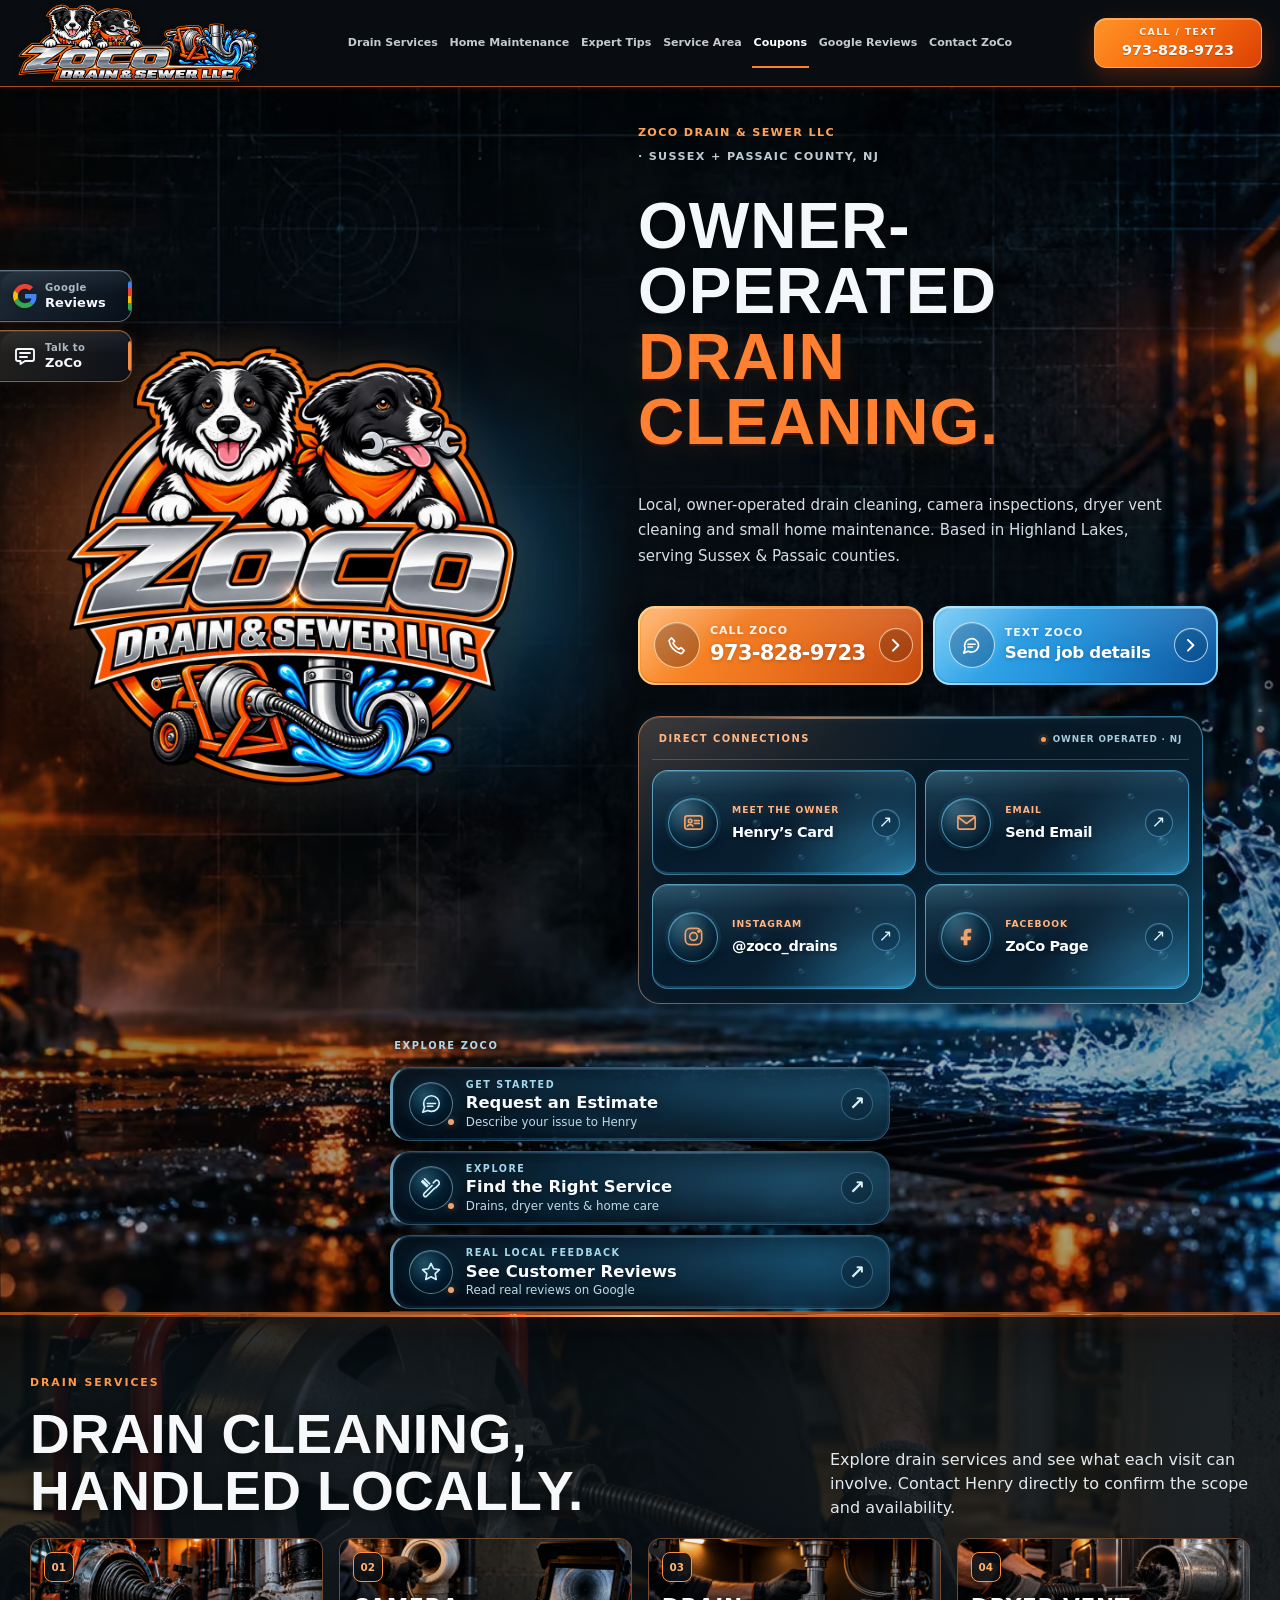
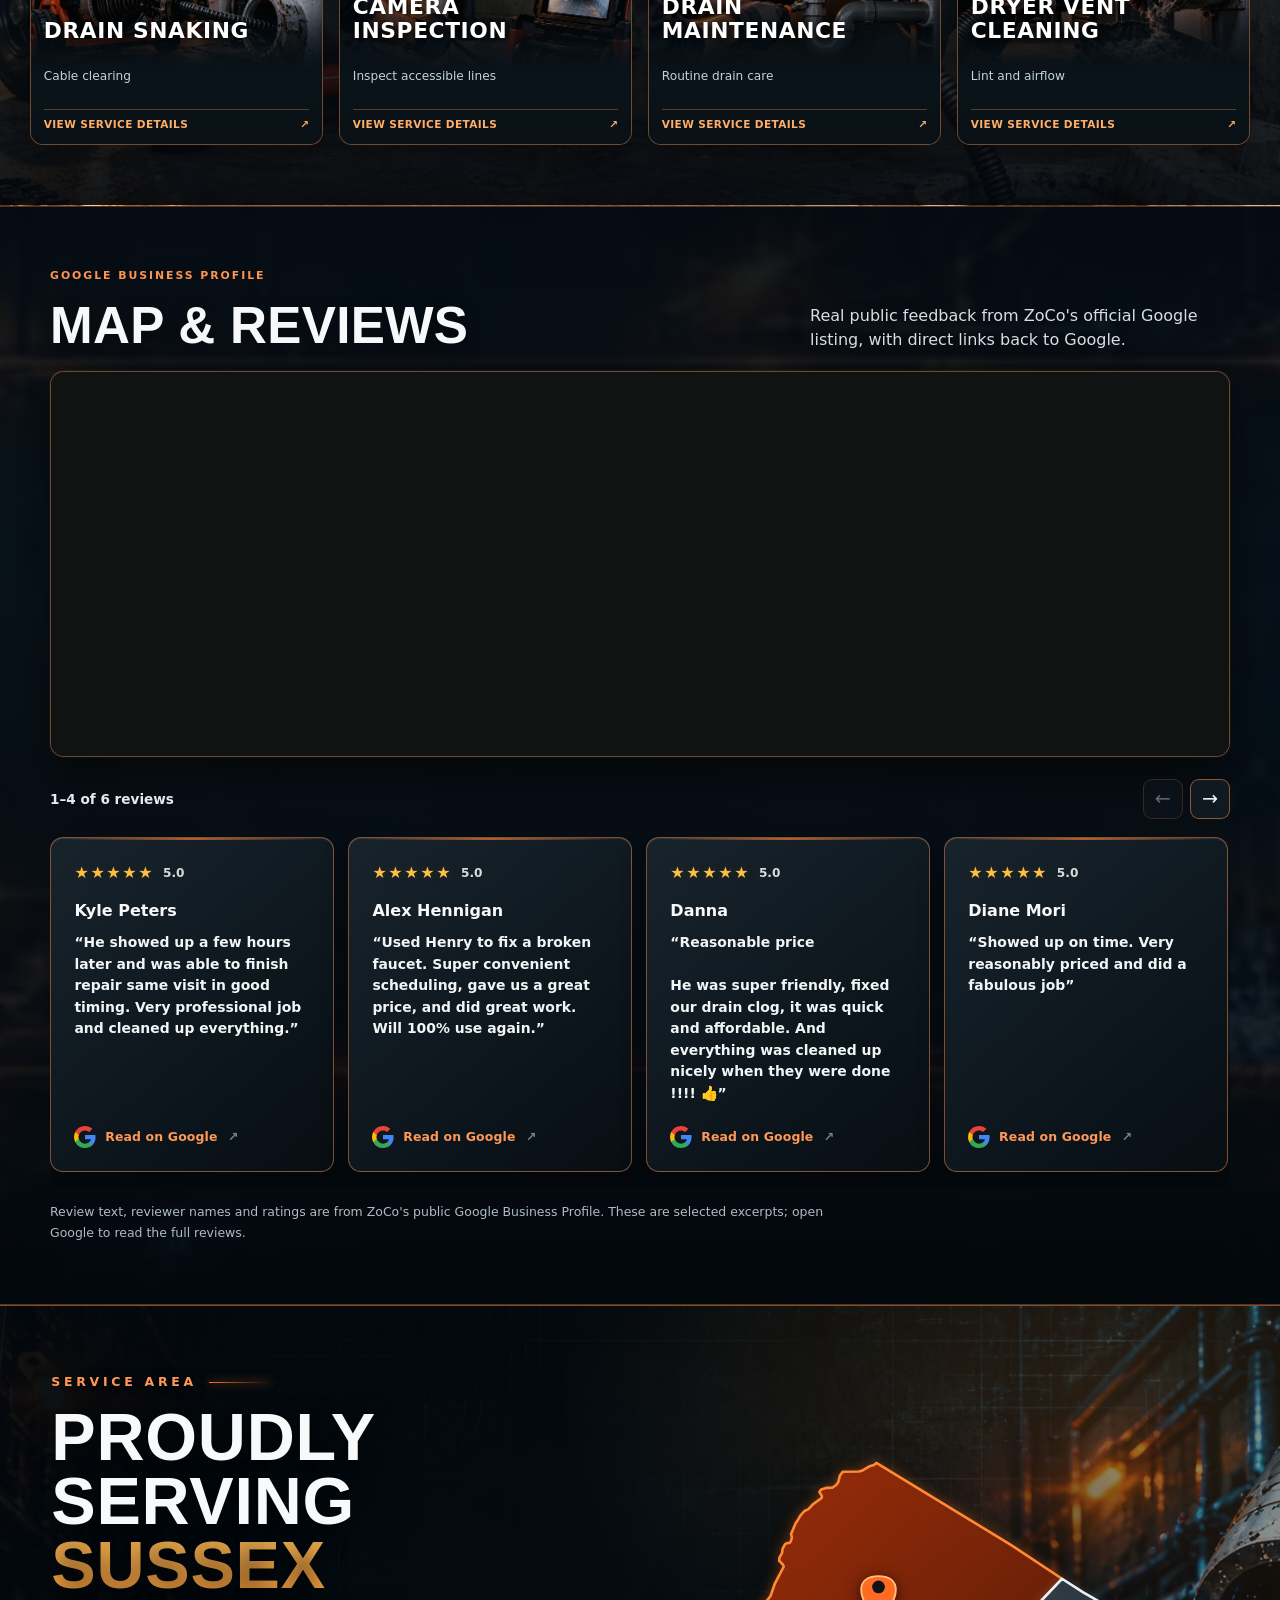
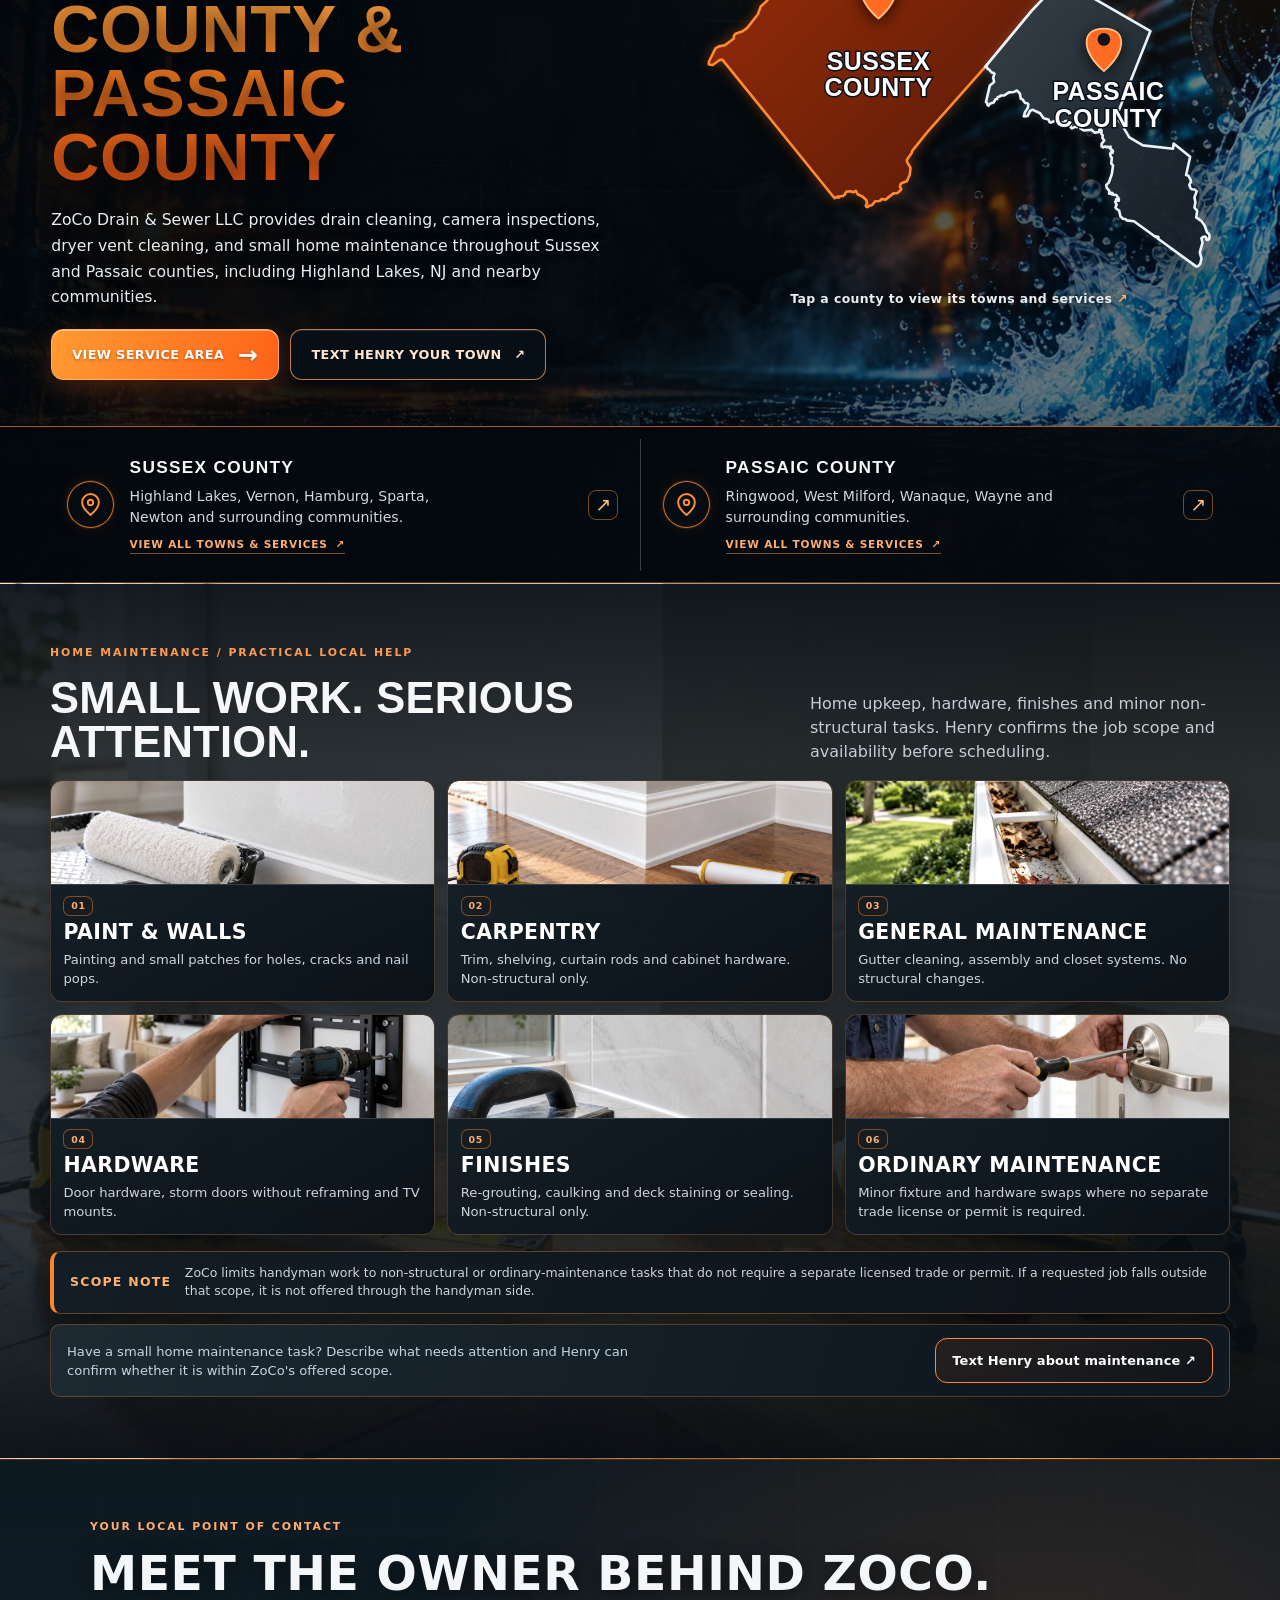
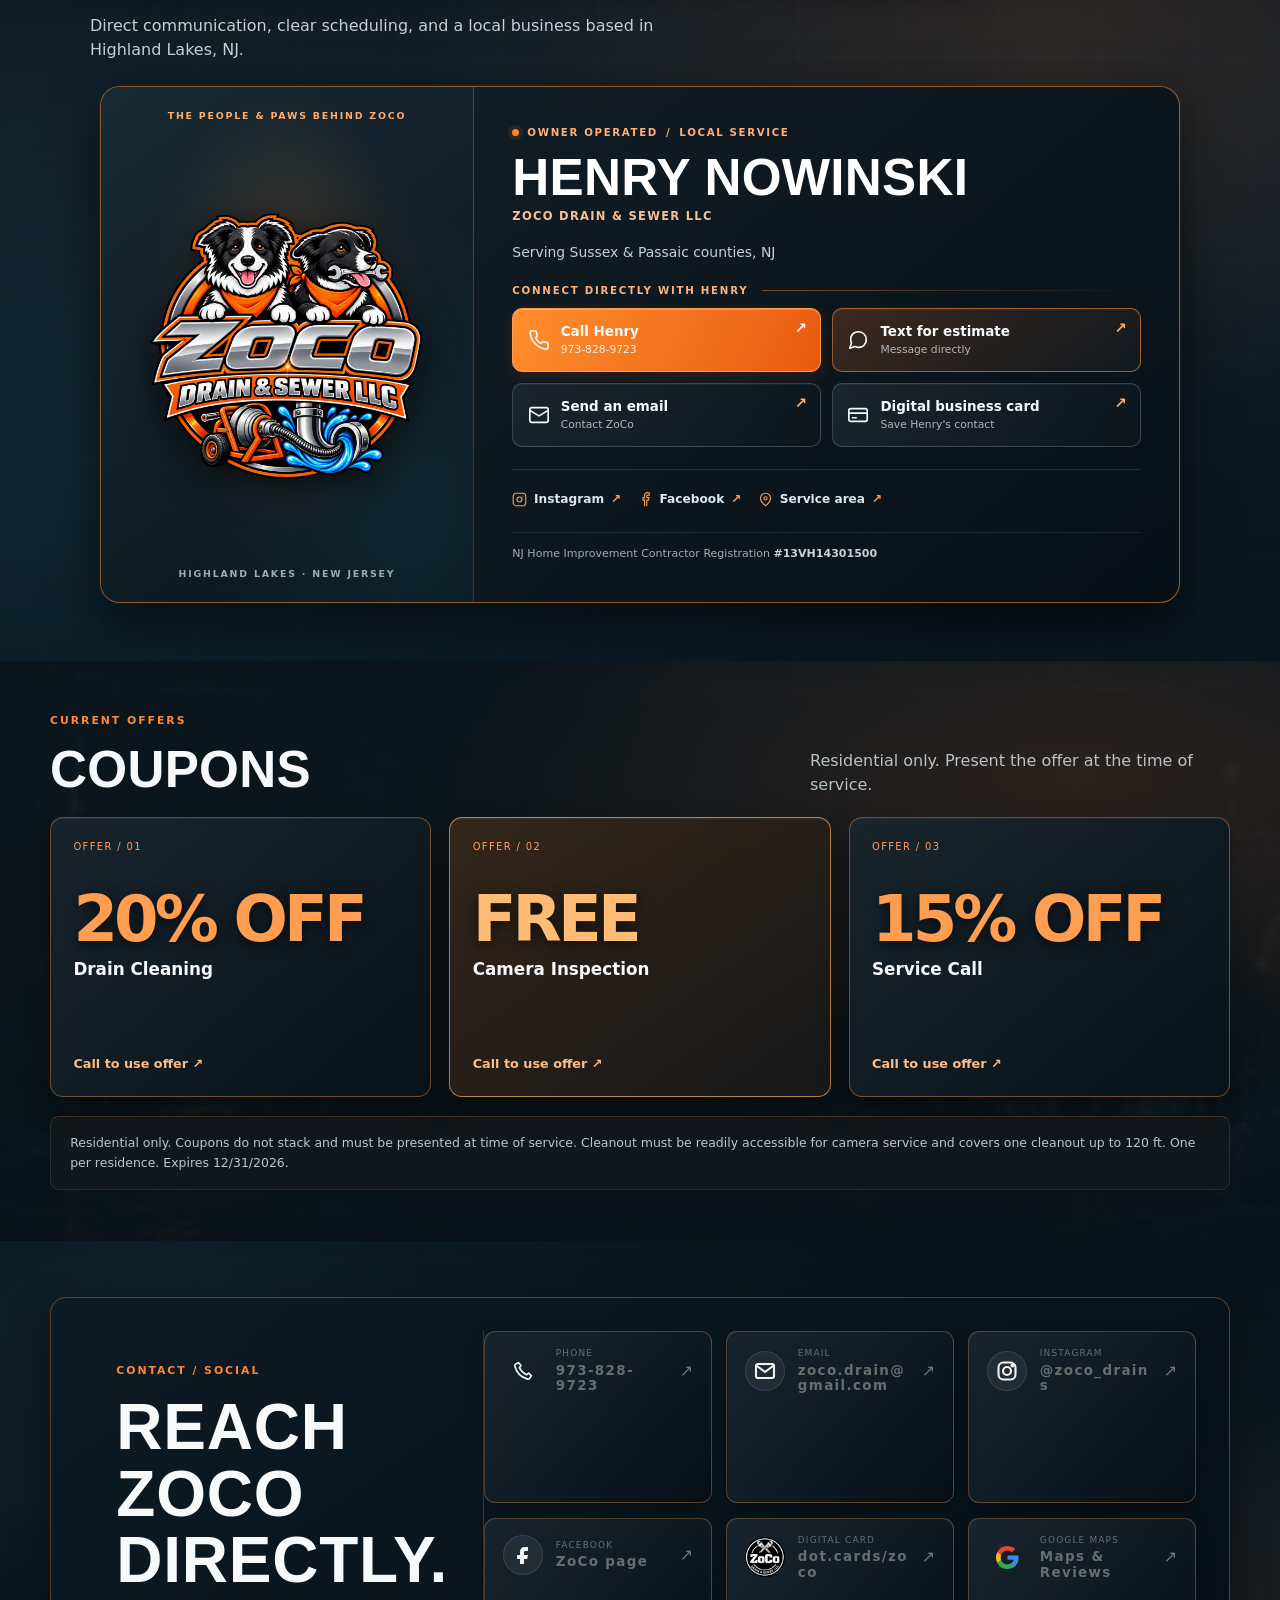
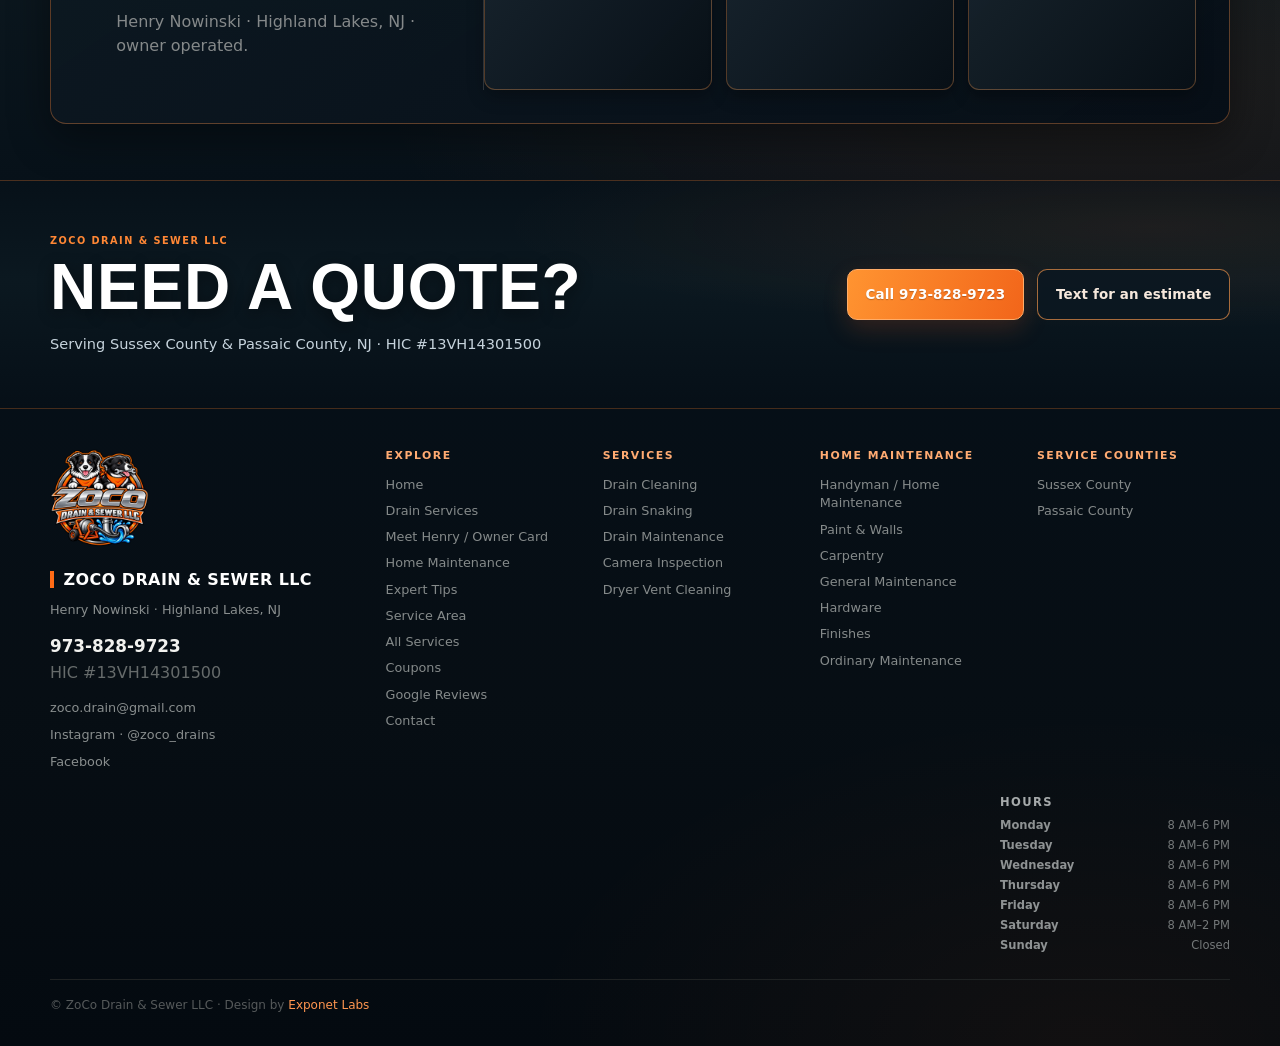
==== commit 555c3132: "style: refresh compact left rail stylesheet cache" ====
--- a/index.html
+++ b/index.html
@@ -70,7 +70,7 @@
   <link rel="stylesheet" href="/direct-connections-prismatic-20261012.css?v=1" />
   <link rel="stylesheet" href="/direct-connections-explore-glass-20261012.css?v=1" />
   <link rel="stylesheet" href="/direct-connections-motion-20261012.css?v=1" />
-  <link rel="stylesheet" href="/zoco-hero-aura-shortcuts-20261013.css?v=3" />
+  <link rel="stylesheet" href="/zoco-hero-aura-shortcuts-20261013.css?v=4" />
   <script src="/mobile-nav-glass-20261012.js?v=1" defer></script>
   <script src="/hero-glass-water-surface-20261012.js?v=2" defer></script>
   <script src="/hero-liquid-visibility-20261012.js?v=1" defer></script>
--- a/zoco-hero-aura-shortcuts-20261013.css
+++ b/zoco-hero-aura-shortcuts-20261013.css
@@ -188,27 +188,28 @@
 body.home-page .floating-quick-actions {
   top: clamp(210px, 30svh, 340px) !important;
   bottom: auto !important;
-  right: 0 !important;
+  right: auto !important;
+  left: 0 !important;
   width: auto !important;
   max-width: none !important;
-  align-items: flex-end !important;
+  align-items: flex-start !important;
   gap: 8px !important;
   transform: none !important;
   z-index: 120 !important;
 }
 
 body.home-page .floating-quick-action {
-  width: 144px !important;
-  min-width: 144px !important;
-  max-width: 144px !important;
-  min-height: 56px !important;
-  height: 56px !important;
-  padding: 8px 13px 8px 15px !important;
-  gap: 10px !important;
+  width: 132px !important;
+  min-width: 132px !important;
+  max-width: 132px !important;
+  min-height: 52px !important;
+  height: 52px !important;
+  padding: 7px 11px 7px 12px !important;
+  gap: 8px !important;
   justify-content: flex-start !important;
   overflow: hidden !important;
-  border-right: 0 !important;
-  border-radius: 15px 0 0 15px !important;
+  border-left: 0 !important;
+  border-radius: 0 14px 14px 0 !important;
   text-decoration: none !important;
   cursor: pointer;
   text-align: left;
@@ -230,9 +231,10 @@
   position: absolute;
   top: 10px;
   bottom: 10px;
-  left: 0;
+  left: auto;
+  right: 0;
   width: 3px;
-  border-radius: 0 4px 4px 0;
+  border-radius: 4px 0 0 4px;
   background: #f38d43;
   pointer-events: none;
 }
@@ -291,7 +293,7 @@
 
 @media (hover: hover) and (pointer: fine) {
   body.home-page .floating-quick-action:hover {
-    transform: translateX(-5px) !important;
+    transform: translateX(5px) !important;
   }
 }
 
@@ -304,22 +306,23 @@
 @media (max-width: 620px) {
   body.home-page .floating-quick-actions {
     top: clamp(200px, 29svh, 262px) !important;
-    right: 0 !important;
+    left: 0 !important;
+    right: auto !important;
     bottom: auto !important;
     transform: none !important;
     gap: 7px !important;
   }
   body.home-page .floating-quick-action {
-    width: 86px !important;
-    min-width: 86px !important;
-    max-width: 86px !important;
-    height: 66px !important;
-    min-height: 66px !important;
-    padding: 7px 6px 6px 7px !important;
+    width: 80px !important;
+    min-width: 80px !important;
+    max-width: 80px !important;
+    height: 60px !important;
+    min-height: 60px !important;
+    padding: 6px 5px 6px 5px !important;
     flex-direction: column;
     justify-content: center !important;
-    gap: 4px !important;
-    border-radius: 14px 0 0 14px !important;
+    gap: 3px !important;
+    border-radius: 0 13px 13px 0 !important;
     text-align: center !important;
   }
   body.home-page .floating-quick-action .floating-action-icon {
@@ -341,8 +344,8 @@
 
 @media (max-width: 350px) {
   body.home-page .floating-quick-action {
-    width: 76px !important;
-    min-width: 76px !important;
-    max-width: 76px !important;
-  }
-}
+    width: 72px !important;
+    min-width: 72px !important;
+    max-width: 72px !important;
+  }
+}
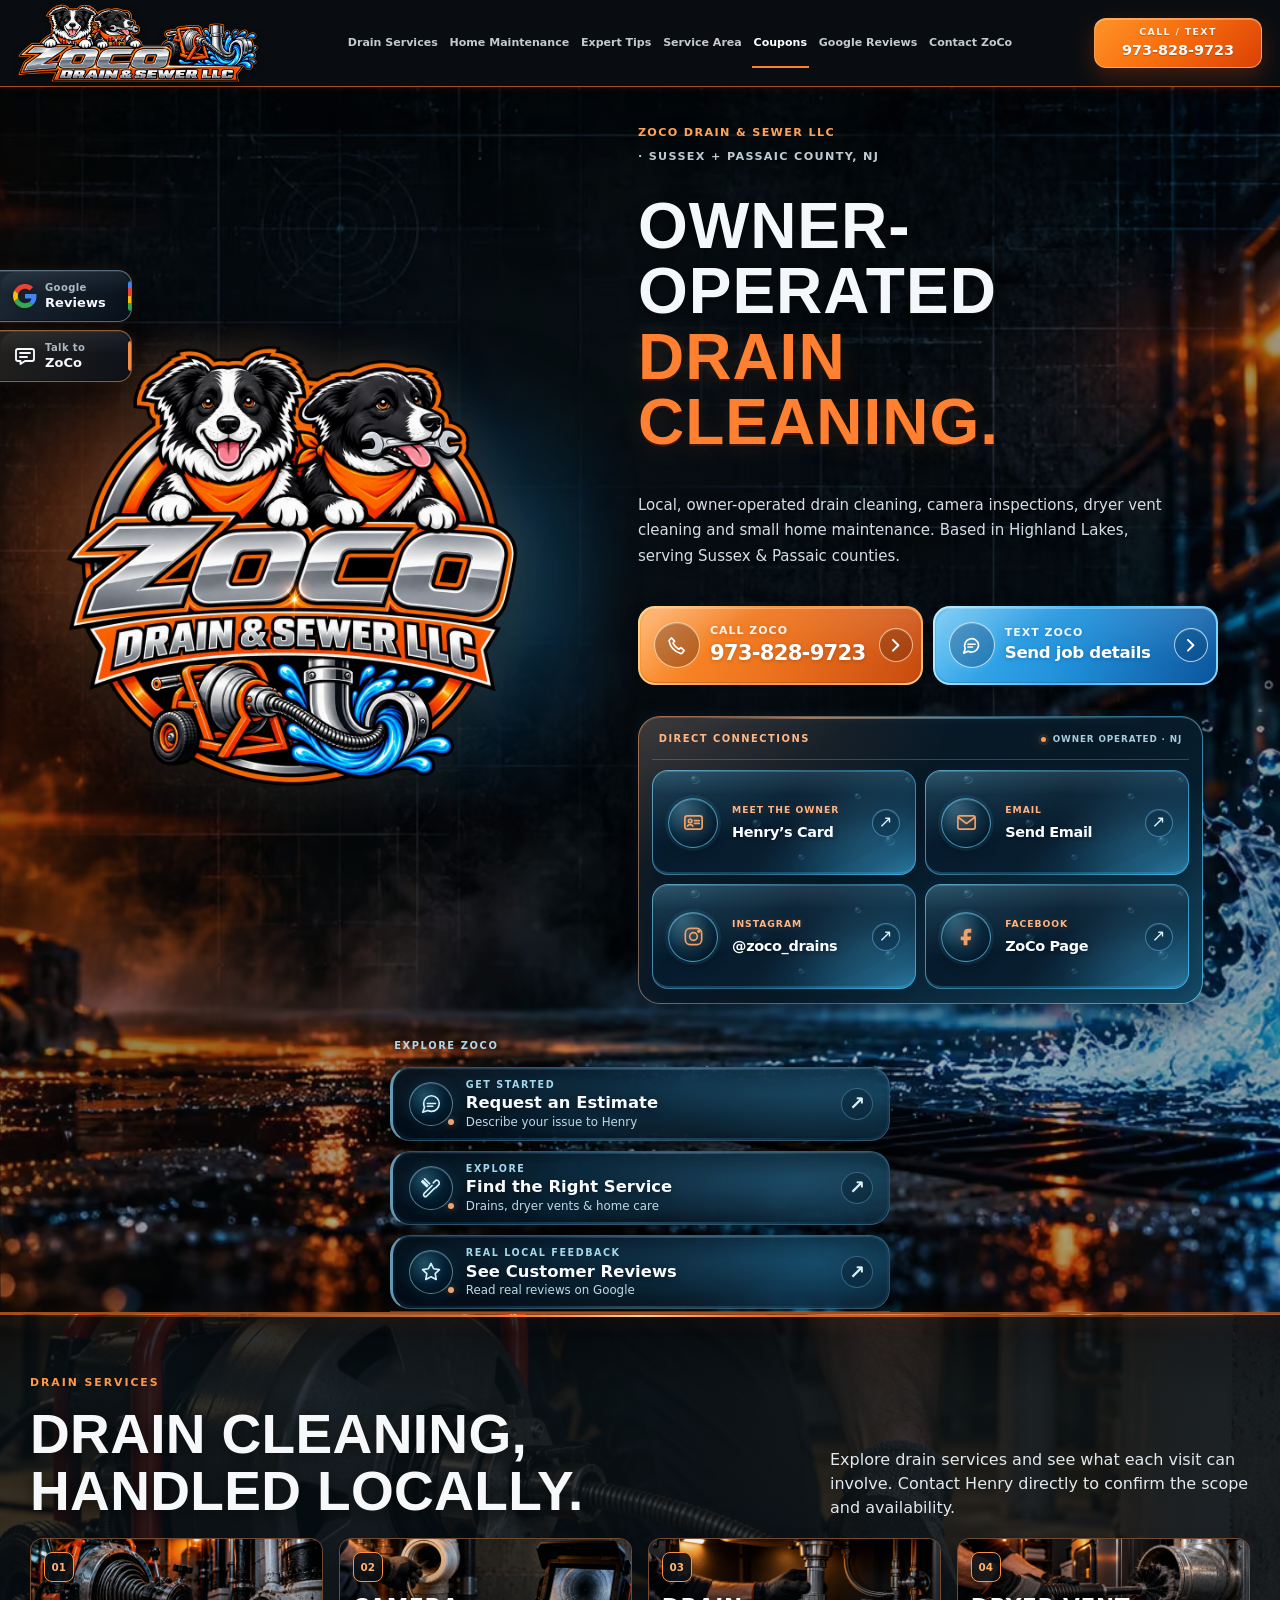
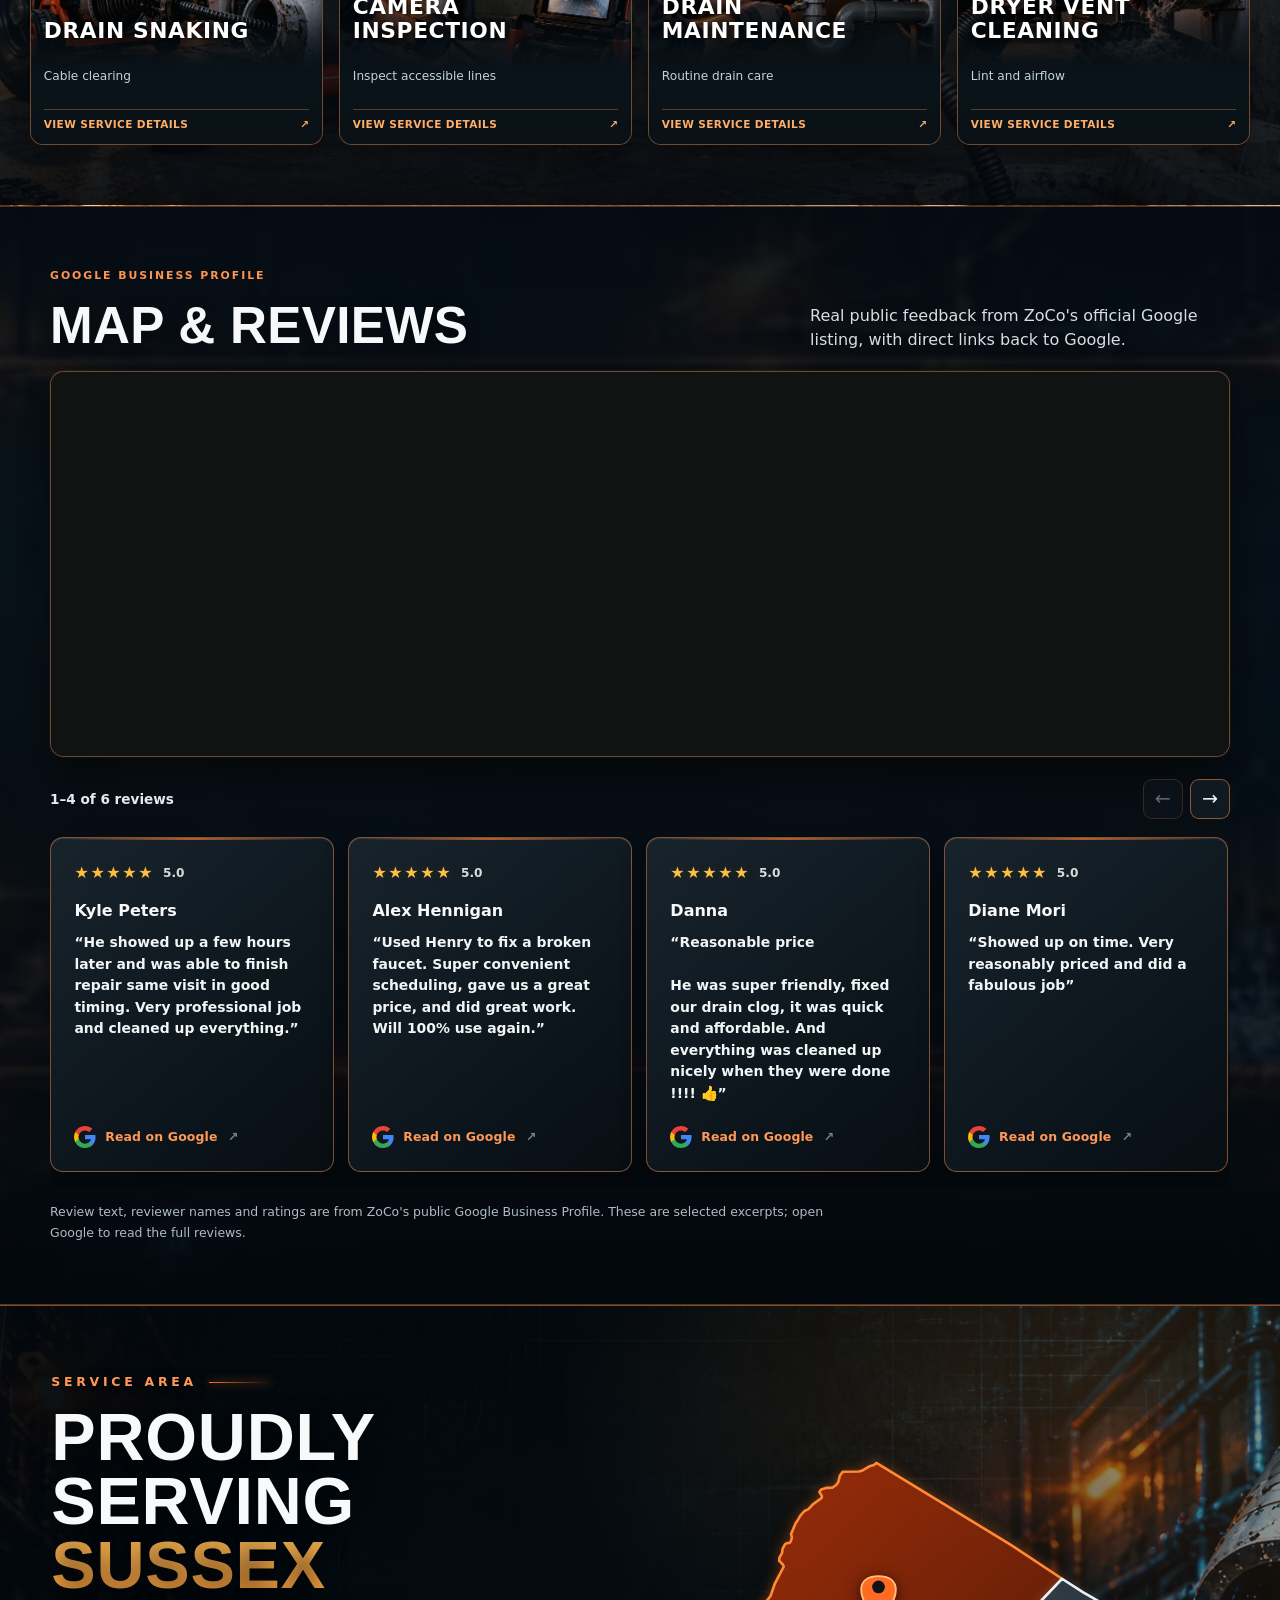
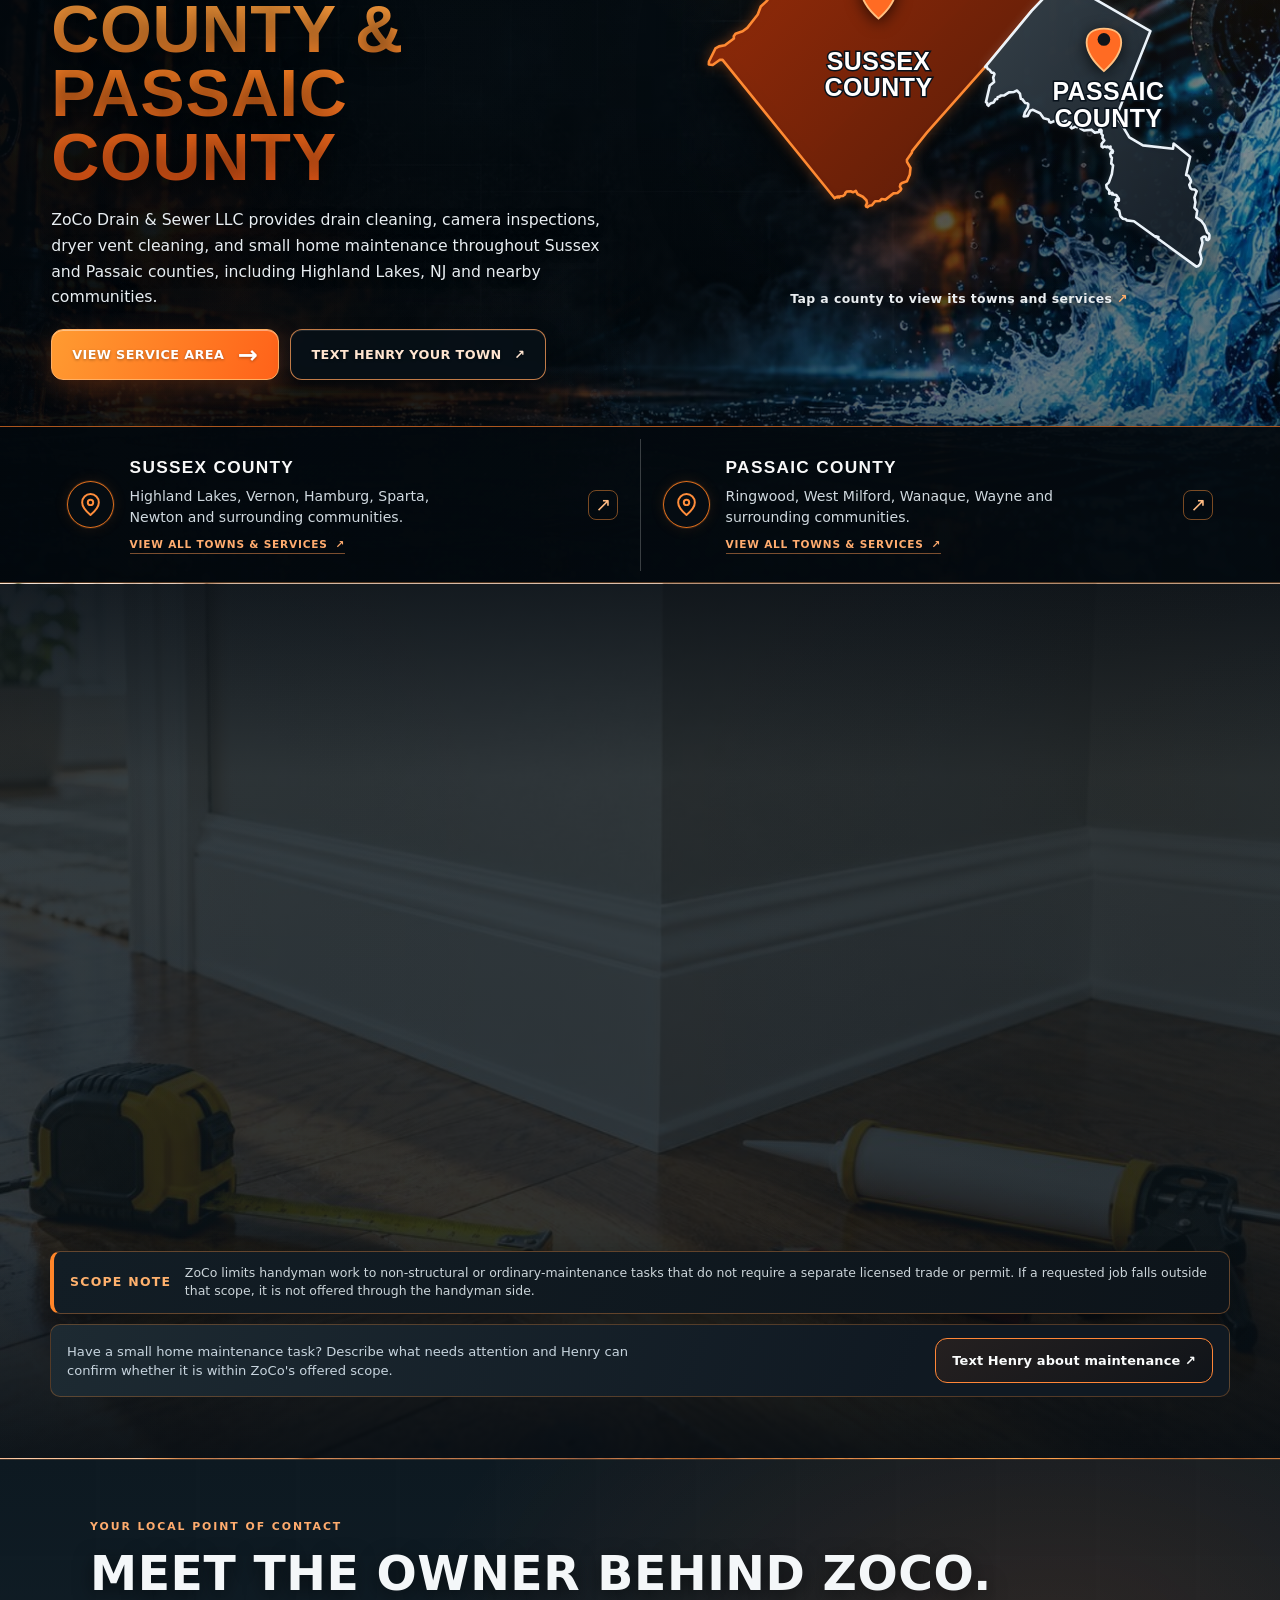
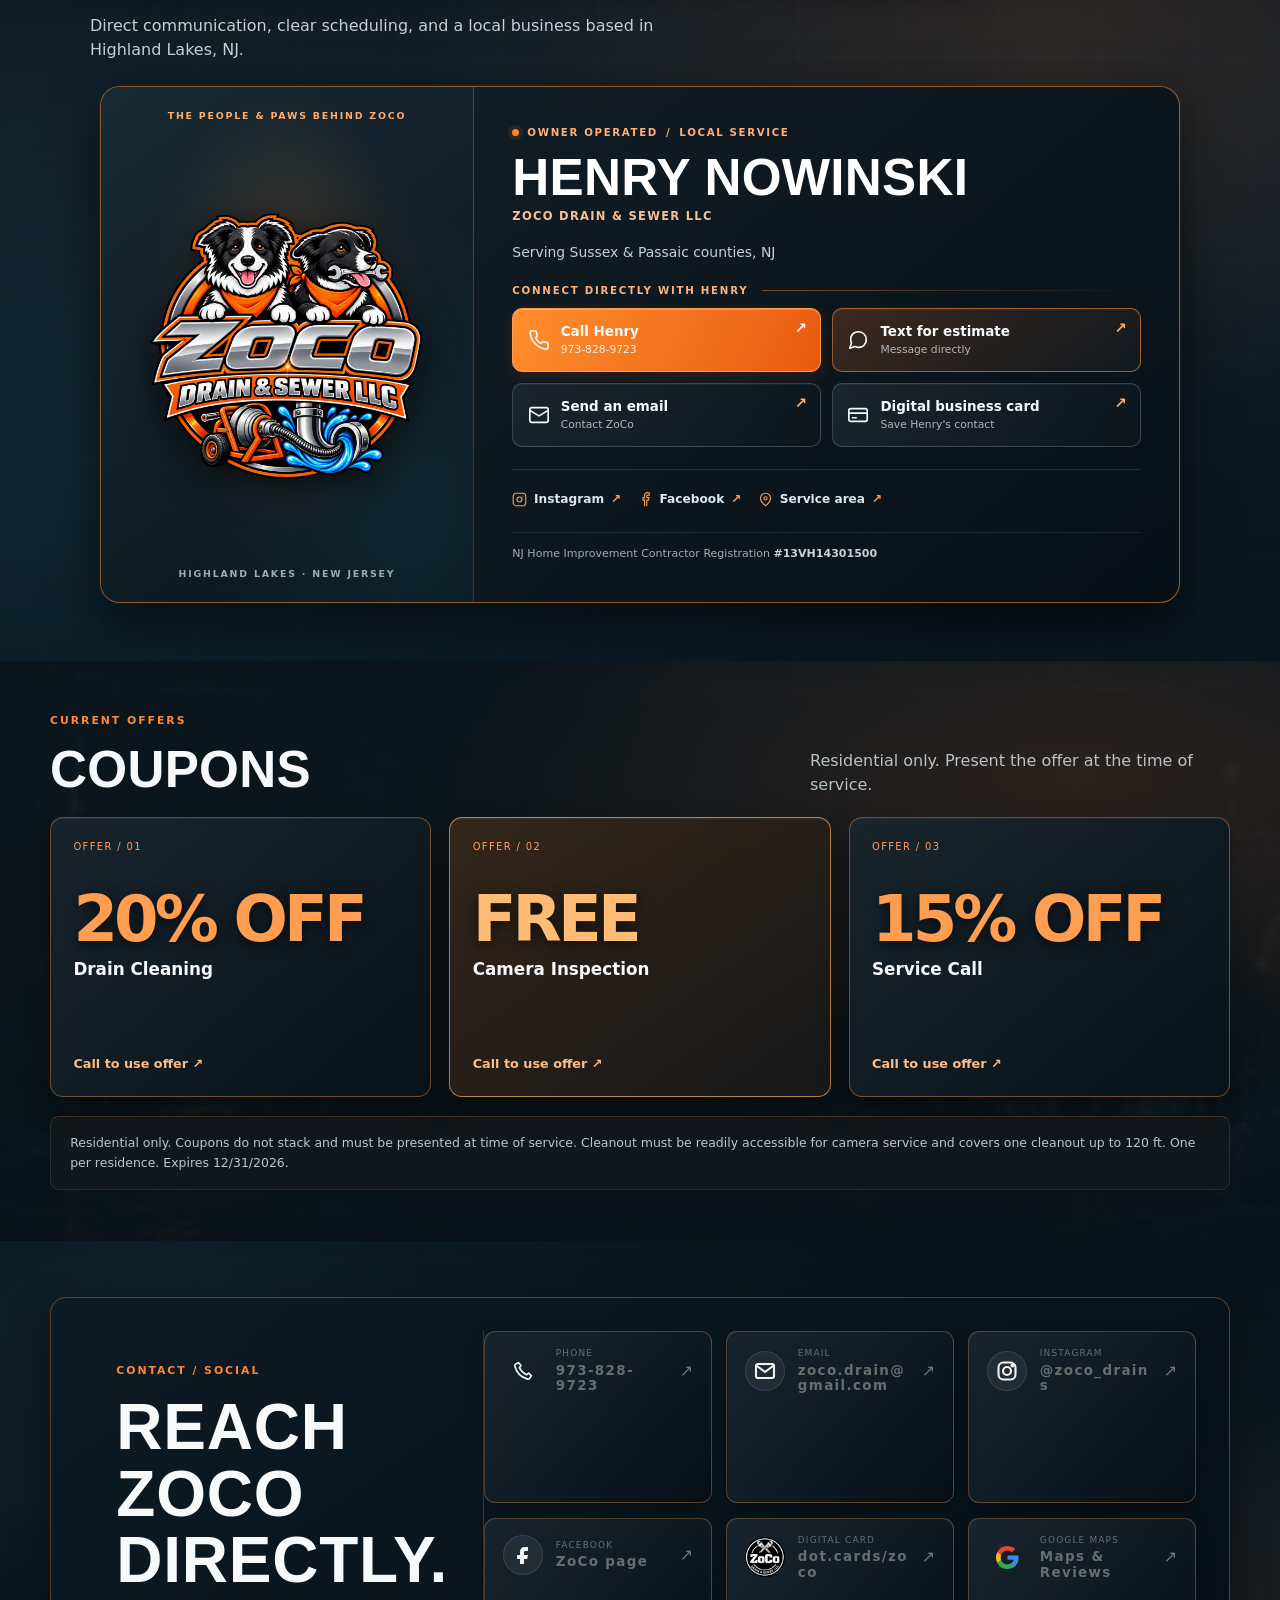
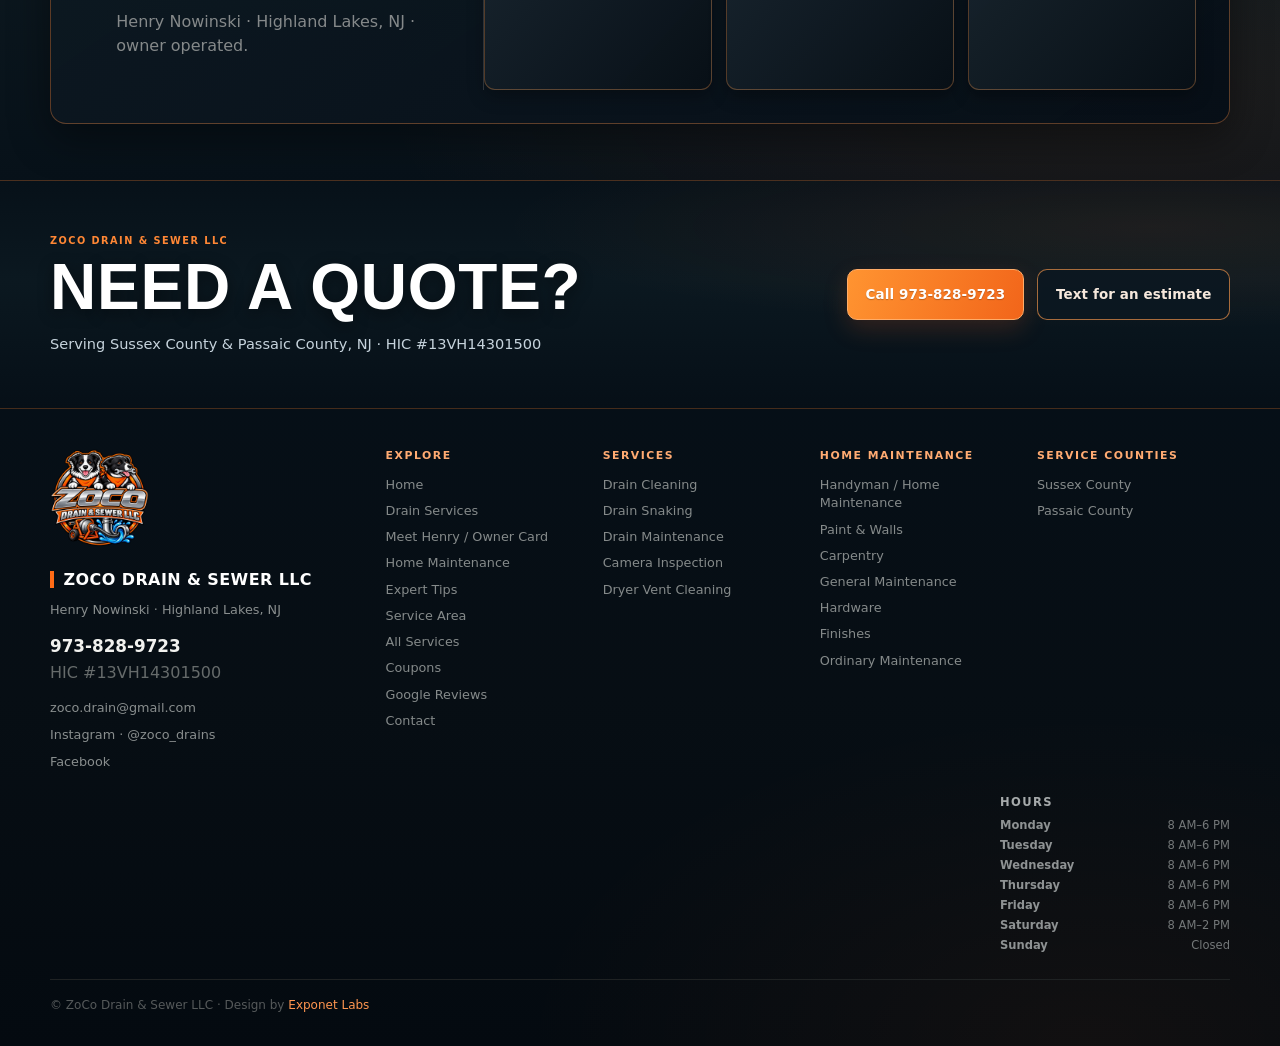
==== commit 5c240abb: "style: load refreshed mobile menu with ZoCo call and text labels" ====
--- a/index.html
+++ b/index.html
@@ -71,6 +71,7 @@
   <link rel="stylesheet" href="/direct-connections-explore-glass-20261012.css?v=1" />
   <link rel="stylesheet" href="/direct-connections-motion-20261012.css?v=1" />
   <link rel="stylesheet" href="/zoco-hero-aura-shortcuts-20261013.css?v=4" />
+  <link rel="stylesheet" href="/zoco-mobile-menu-polish-20261013.css?v=1" />
   <script src="/mobile-nav-glass-20261012.js?v=1" defer></script>
   <script src="/hero-glass-water-surface-20261012.js?v=2" defer></script>
   <script src="/hero-liquid-visibility-20261012.js?v=1" defer></script>
@@ -279,8 +280,8 @@
 
       <nav class="nav-links" id="site-mobile-nav" aria-label="Primary navigation">
         <div class="zoco-mobile-nav-intro" aria-hidden="true">
-          <strong>ZOCO / LOCAL SERVICE</strong>
-          <span>Explore services, coverage and reviews</span>
+          <strong>EXPLORE ZOCO</strong>
+          <span>Services, coverage &amp; contact</span>
         </div>
         <a href="#drain">Drain Services</a>
         <a href="#handyman">Home Maintenance</a>
@@ -290,8 +291,8 @@
         <a href="#reviews">Google Reviews</a>
         <a href="#contact">Contact ZoCo</a>
         <div class="zoco-mobile-nav-actions">
-          <a href="tel:+19738289723">Call Henry</a>
-          <a href="sms:+19738289723">Text Estimate</a>
+          <a href="tel:+19738289723">Call ZoCo</a>
+          <a href="sms:+19738289723">Text ZoCo</a>
         </div>
       </nav>
 
--- a/zoco-mobile-menu-polish-20261013.css
+++ b/zoco-mobile-menu-polish-20261013.css
@@ -0,0 +1,240 @@
+/* ZoCo mobile menu refresh — 2026-10-13
+   Homepage only. Keeps the existing responsive navigation and JavaScript behavior,
+   the seven real destinations, and native call/text links.
+   Corrects the floating-tab overlap while the menu is open. */
+
+@media (max-width: 1100px) {
+  /* The Google and contact side tabs belong to the page, not over an open menu. */
+  body.home-page.zoco-menu-open .floating-quick-actions {
+    opacity: 0 !important;
+    visibility: hidden !important;
+    pointer-events: none !important;
+  }
+
+  body.home-page .site-header .nav-links {
+    box-sizing: border-box !important;
+    counter-reset: zoco-menu-item;
+    left: auto !important;
+    right: 12px !important;
+    top: 92px !important;
+    width: min(408px, calc(100vw - 24px)) !important;
+    max-width: min(408px, calc(100vw - 24px)) !important;
+    max-height: calc(100dvh - 104px) !important;
+    padding: 12px !important;
+    margin: 0 !important;
+    gap: 2px !important;
+    overflow-x: hidden !important;
+    overflow-y: auto !important;
+    border: 1px solid rgba(143, 171, 190, .35) !important;
+    border-radius: 17px !important;
+    background:
+      radial-gradient(ellipse at 100% 0%, rgba(36, 112, 156, .15), transparent 48%),
+      radial-gradient(ellipse at 0% 92%, rgba(205, 94, 40, .095), transparent 52%),
+      linear-gradient(155deg, rgba(17, 31, 42, .99), rgba(6, 15, 25, .99) 70%) !important;
+    box-shadow:
+      0 22px 60px rgba(0, 0, 0, .65),
+      0 1px 0 rgba(208, 229, 239, .09) inset !important;
+    -webkit-backdrop-filter: blur(20px) saturate(118%) !important;
+    backdrop-filter: blur(20px) saturate(118%) !important;
+    scrollbar-width: thin;
+    scrollbar-color: rgba(113, 150, 176, .4) transparent;
+    overscroll-behavior: contain;
+    z-index: 75 !important;
+  }
+  body.home-page .site-header .nav-links::before {
+    content: "";
+    display: block;
+    position: absolute;
+    left: 14px;
+    right: 14px;
+    top: 0;
+    height: 2px;
+    background: linear-gradient(90deg, transparent, rgba(248, 145, 75, .84) 33%, rgba(98, 175, 208, .62) 72%, transparent);
+    pointer-events: none;
+  }
+
+  body.home-page .site-header .nav-links.open {
+    display: flex !important;
+    animation: zoco-menu-appear .18s ease-out both;
+  }
+  @keyframes zoco-menu-appear {
+    from { opacity: 0; transform: translateY(-5px); }
+    to { opacity: 1; transform: translateY(0); }
+  }
+
+  body.home-page .site-header .nav-links .zoco-mobile-nav-intro {
+    gap: 4px !important;
+    margin: 0 3px 4px !important;
+    padding: 6px 7px 12px !important;
+    border-bottom: 1px solid rgba(136, 171, 190, .22) !important;
+  }
+  body.home-page .site-header .nav-links .zoco-mobile-nav-intro strong {
+    color: #f6ad77 !important;
+    font-size: 10px !important;
+    font-weight: 880 !important;
+    letter-spacing: .16em !important;
+  }
+  body.home-page .site-header .nav-links .zoco-mobile-nav-intro span {
+    color: #b1c5d1 !important;
+    font-size: 11px !important;
+    line-height: 1.4 !important;
+    letter-spacing: .01em !important;
+  }
+
+  /* Quiet numbered navigation: real links, no extra tap targets or widgets. */
+  body.home-page .site-header .nav-links > a {
+    box-sizing: border-box !important;
+    display: grid !important;
+    grid-template-columns: 26px minmax(0, 1fr) 18px !important;
+    align-items: center !important;
+    justify-content: stretch !important;
+    gap: 7px !important;
+    counter-increment: zoco-menu-item;
+    min-height: 42px !important;
+    width: 100% !important;
+    margin: 0 !important;
+    padding: 7px 10px !important;
+    border: 1px solid transparent !important;
+    border-bottom-color: rgba(130, 162, 184, .12) !important;
+    border-radius: 9px !important;
+    background: transparent !important;
+    color: #f0f5f8 !important;
+    font-size: 13px !important;
+    font-weight: 740 !important;
+    line-height: 1.25 !important;
+    letter-spacing: .002em !important;
+    text-align: left !important;
+    text-decoration: none !important;
+    white-space: normal !important;
+  }
+  body.home-page .site-header .nav-links > a::before {
+    content: counter(zoco-menu-item, decimal-leading-zero) !important;
+    display: inline-block !important;
+    position: static !important;
+    width: 26px !important;
+    height: auto !important;
+    border: 0 !important;
+    background: none !important;
+    color: #829eae !important;
+    font-size: 10px !important;
+    font-weight: 800 !important;
+    letter-spacing: .04em !important;
+    text-align: left !important;
+  }
+  body.home-page .site-header .nav-links > a::after {
+    display: block !important;
+    position: static !important;
+    width: 18px !important;
+    height: auto !important;
+    background: none !important;
+    color: #9dc2d5 !important;
+    font-size: 16px !important;
+    line-height: 1 !important;
+    font-weight: 600 !important;
+    text-align: center !important;
+    opacity: .85 !important;
+  }
+  body.home-page .site-header .nav-links > a[href^="#"]::after {
+    content: "↓" !important;
+    color: #eaa77b !important;
+  }
+  body.home-page .site-header .nav-links > a:not([href^="#"])::after {
+    content: "↗" !important;
+  }
+  body.home-page .site-header .nav-links > a:nth-of-type(5) {
+    margin-top: 7px !important;
+    border-top: 1px solid rgba(151, 180, 200, .2) !important;
+    border-radius: 0 0 9px 9px !important;
+    padding-top: 11px !important;
+  }
+  body.home-page .site-header .nav-links > a:hover,
+  body.home-page .site-header .nav-links > a.active,
+  body.home-page .site-header .nav-links > a:focus-visible {
+    color: #ffffff !important;
+    background: rgba(72, 135, 174, .17) !important;
+    border-color: rgba(122, 172, 202, .24) !important;
+  }
+
+  body.home-page .site-header .nav-links .zoco-mobile-nav-actions {
+    display: grid !important;
+    grid-template-columns: repeat(2, minmax(0, 1fr)) !important;
+    gap: 8px !important;
+    margin-top: 8px !important;
+    padding: 12px 1px 1px !important;
+    border-top: 1px solid rgba(142, 171, 189, .23) !important;
+  }
+  body.home-page .site-header .nav-links .zoco-mobile-nav-actions > a {
+    display: flex !important;
+    align-items: center !important;
+    justify-content: center !important;
+    min-width: 0 !important;
+    min-height: 44px !important;
+    padding: 10px 8px !important;
+    border-radius: 11px !important;
+    font-size: 12px !important;
+    font-weight: 850 !important;
+    line-height: 1.15 !important;
+    letter-spacing: .012em !important;
+    box-shadow: inset 0 1px 0 rgba(255, 255, 255, .13), 0 4px 12px rgba(0, 0, 0, .17) !important;
+  }
+  body.home-page .site-header .nav-links .zoco-mobile-nav-actions > a:first-child {
+    border: 1px solid rgba(255, 176, 110, .66) !important;
+    background: linear-gradient(115deg, #f68d35, #d9581a) !important;
+    color: #fff !important;
+  }
+  body.home-page .site-header .nav-links .zoco-mobile-nav-actions > a:last-child {
+    border: 1px solid rgba(111, 176, 207, .56) !important;
+    background: linear-gradient(120deg, rgba(28, 70, 98, .88), rgba(14, 42, 66, .98)) !important;
+    color: #f0f8fd !important;
+  }
+
+  body.home-page .site-header .menu-btn,
+  body.home-page .site-header .menu-btn[aria-expanded="true"] {
+    min-width: 104px !important;
+    min-height: 43px !important;
+    padding: 9px 12px !important;
+    gap: 9px !important;
+    border-radius: 12px !important;
+    font-size: 13px !important;
+    letter-spacing: .02em !important;
+    border-color: rgba(140, 176, 193, .5) !important;
+    background: linear-gradient(140deg, rgba(22, 43, 56, .95), rgba(8, 21, 31, .99)) !important;
+  }
+  body.home-page .site-header .menu-btn[aria-expanded="true"] {
+    border-color: rgba(244, 157, 95, .71) !important;
+  }
+  body.home-page .site-header .menu-btn::before {
+    flex-basis: 16px !important;
+    width: 16px !important;
+    height: 16px !important;
+  }
+}
+
+@media (max-width: 900px) {
+  body.home-page .site-header .nav-links {
+    top: 86px !important;
+    max-height: calc(100dvh - 98px) !important;
+  }
+}
+@media (max-width: 620px) {
+  body.home-page .site-header .nav-links {
+    top: 80px !important;
+    right: 9px !important;
+    width: calc(100vw - 18px) !important;
+    max-width: calc(100vw - 18px) !important;
+    max-height: calc(100dvh - 90px) !important;
+    padding: 11px !important;
+  }
+}
+@media (max-width: 350px) {
+  body.home-page .site-header .nav-links {
+    top: 75px !important;
+    max-height: calc(100dvh - 84px) !important;
+    right: 6px !important;
+    width: calc(100vw - 12px) !important;
+    max-width: calc(100vw - 12px) !important;
+  }
+}
+@media (prefers-reduced-motion: reduce) {
+  body.home-page .site-header .nav-links.open { animation: none !important; }
+}
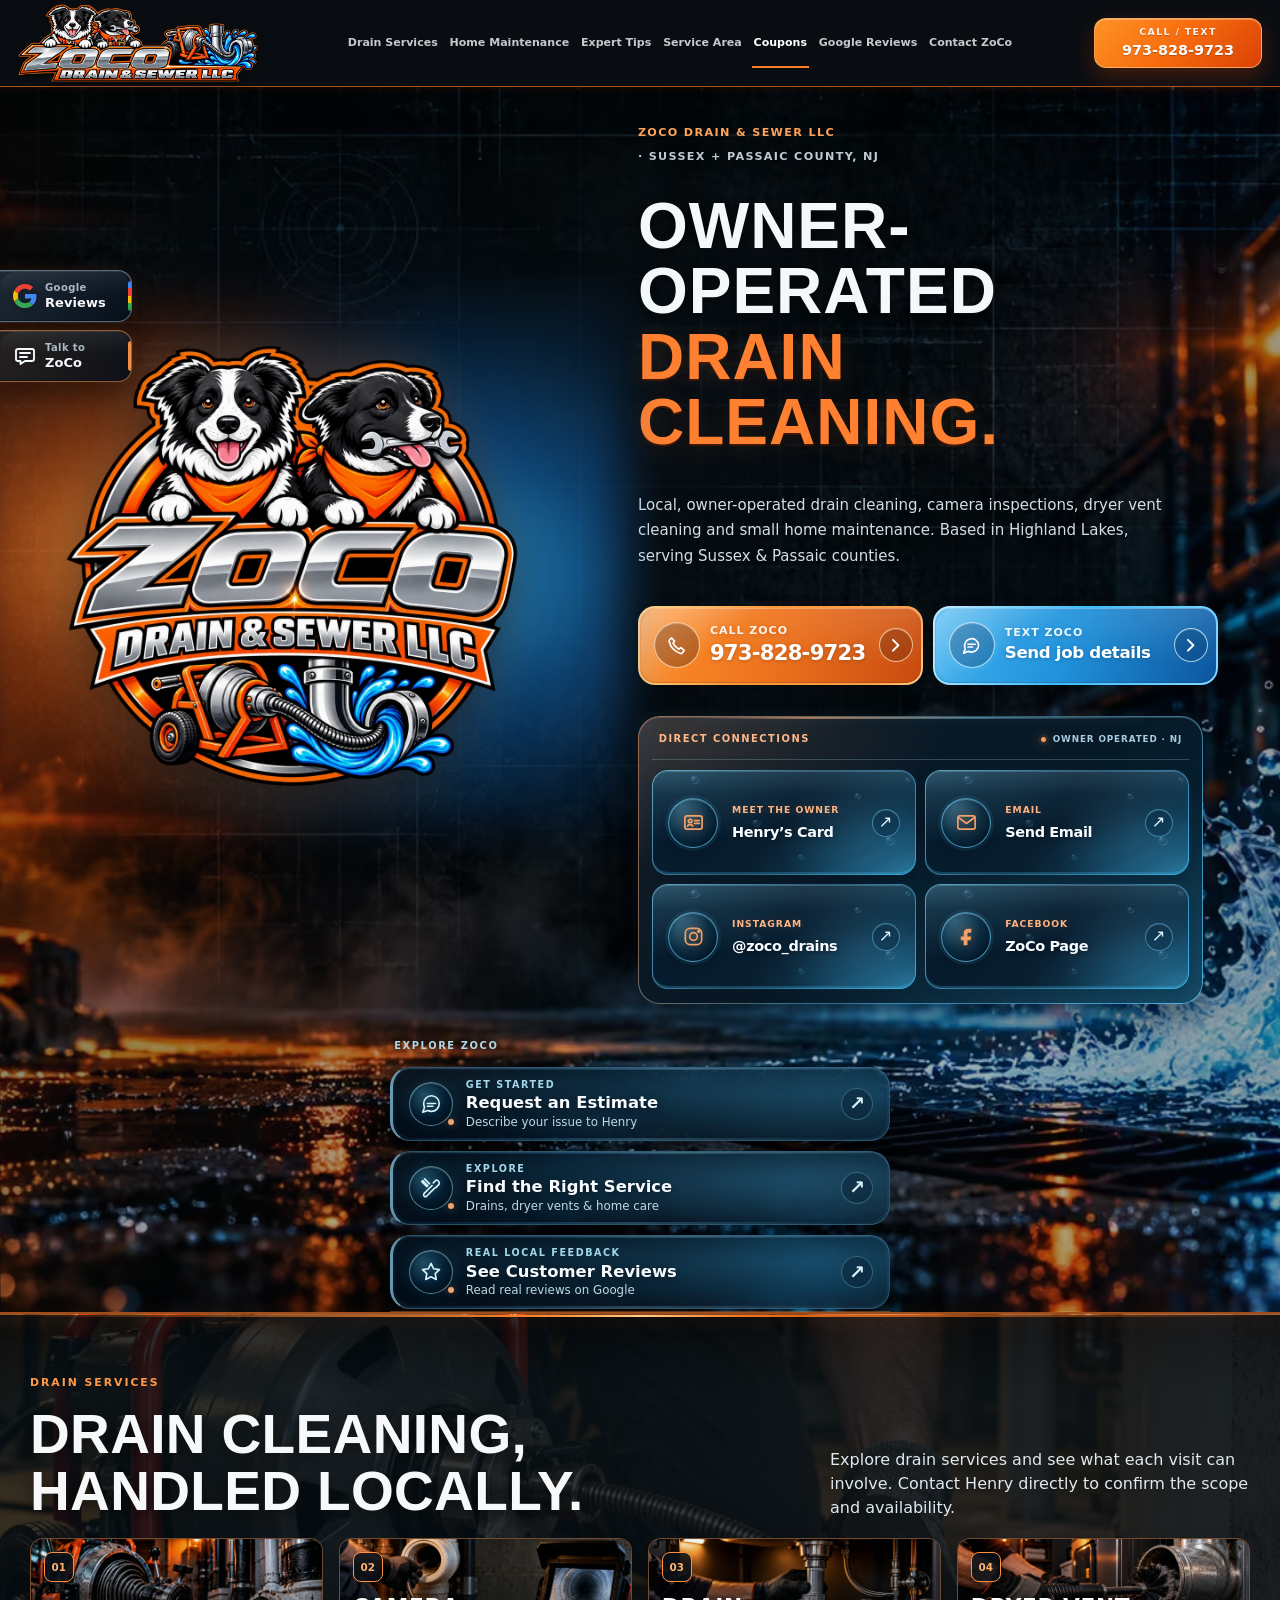
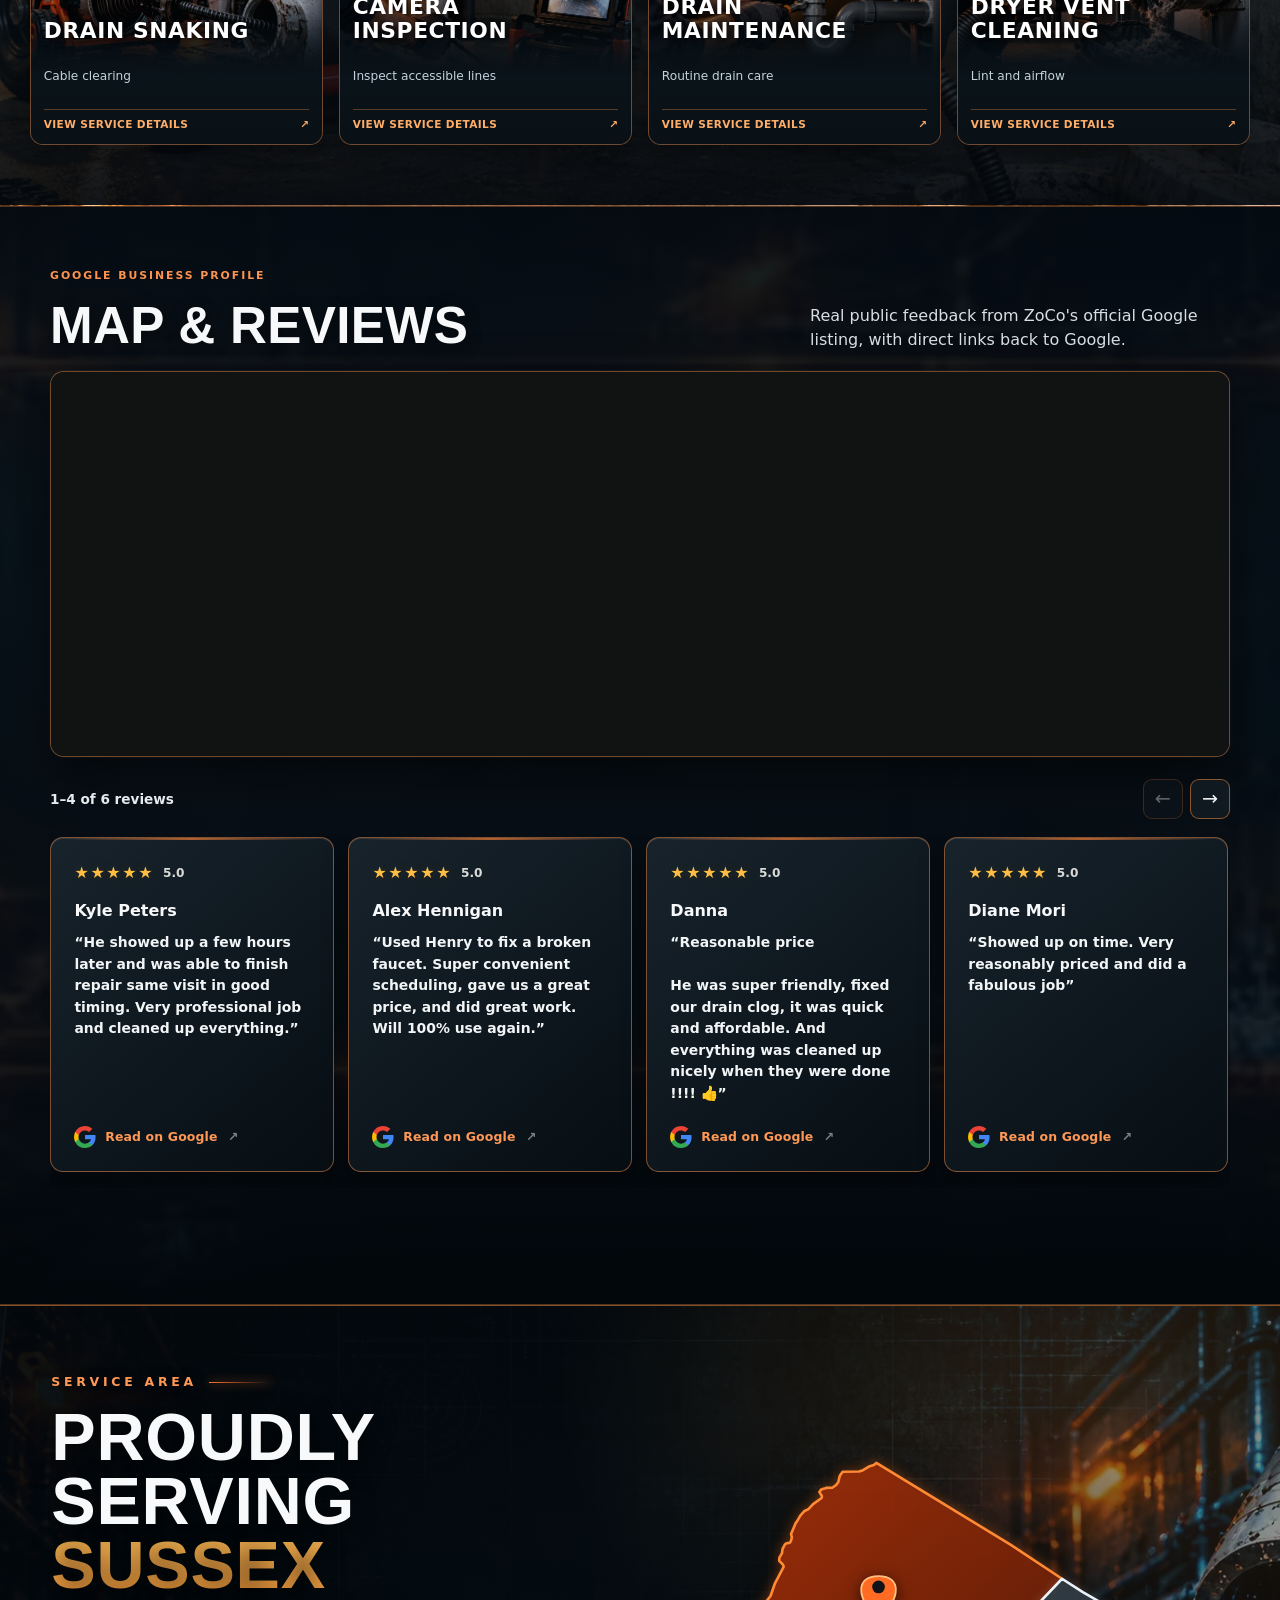
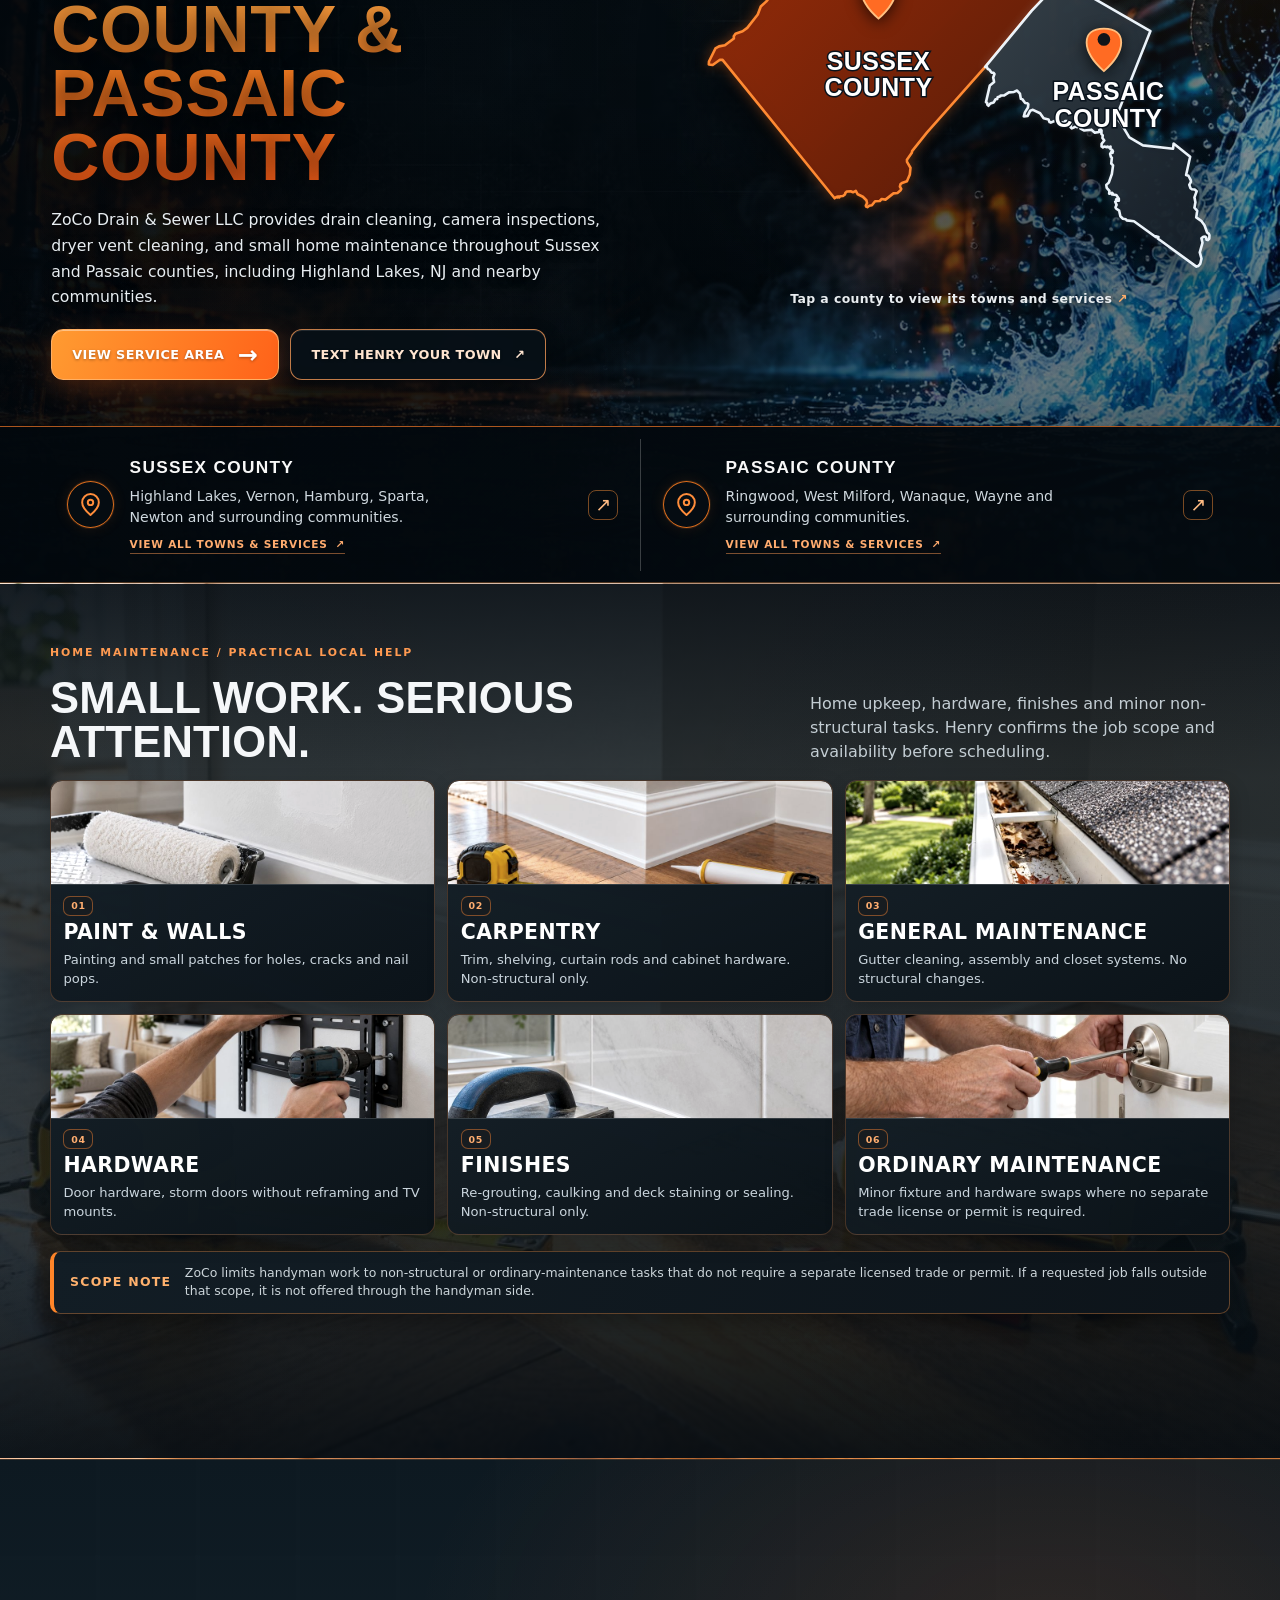
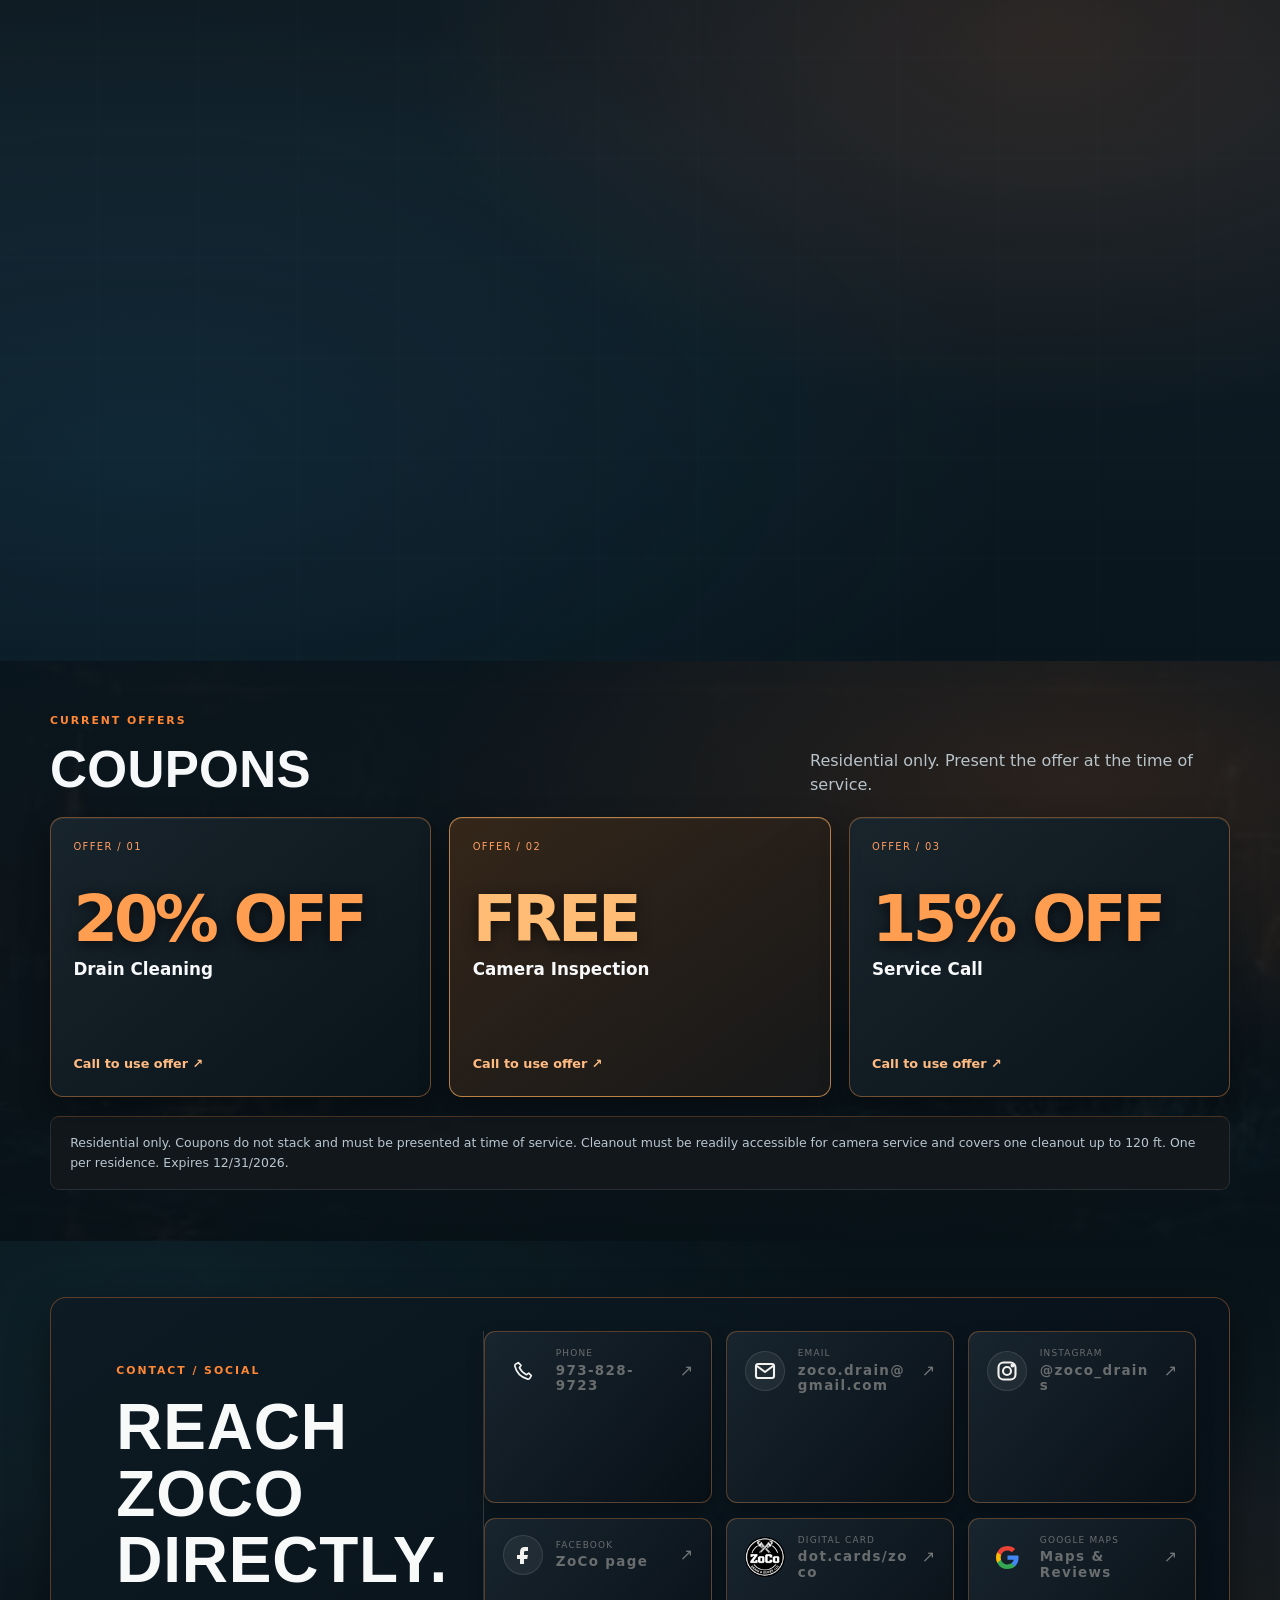
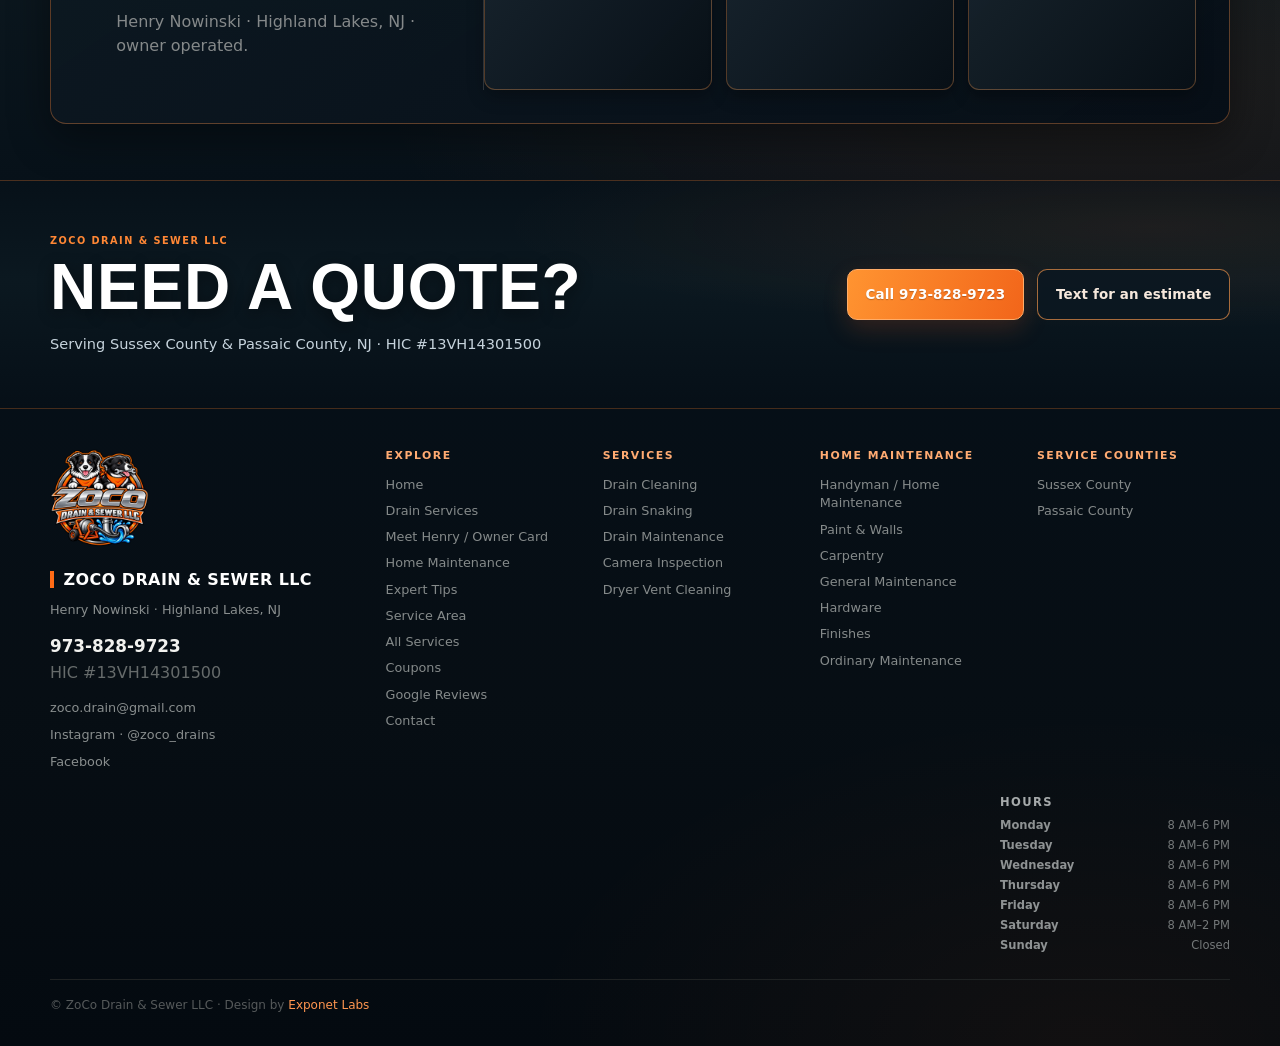
==== commit 416caa3a: "style: refresh split aura and streamlined mobile menu assets" ====
--- a/index.html
+++ b/index.html
@@ -70,8 +70,8 @@
   <link rel="stylesheet" href="/direct-connections-prismatic-20261012.css?v=1" />
   <link rel="stylesheet" href="/direct-connections-explore-glass-20261012.css?v=1" />
   <link rel="stylesheet" href="/direct-connections-motion-20261012.css?v=1" />
-  <link rel="stylesheet" href="/zoco-hero-aura-shortcuts-20261013.css?v=4" />
-  <link rel="stylesheet" href="/zoco-mobile-menu-polish-20261013.css?v=1" />
+  <link rel="stylesheet" href="/zoco-hero-aura-shortcuts-20261013.css?v=5" />
+  <link rel="stylesheet" href="/zoco-mobile-menu-polish-20261013.css?v=2" />
   <script src="/mobile-nav-glass-20261012.js?v=1" defer></script>
   <script src="/hero-glass-water-surface-20261012.js?v=2" defer></script>
   <script src="/hero-liquid-visibility-20261012.js?v=1" defer></script>
--- a/zoco-hero-aura-shortcuts-20261013.css
+++ b/zoco-hero-aura-shortcuts-20261013.css
@@ -18,25 +18,26 @@
   position: absolute !important;
   top: 50%;
   left: 50%;
-  width: min(118%, 620px);
-  height: min(96%, 490px);
+  width: min(128%, 660px);
+  height: min(112%, 540px);
   transform: translate(-50%, -50%);
   z-index: 0 !important;
-  border: 0;
+  border: 0 !important;
+  border-radius: 0 !important;
   pointer-events: none !important;
+  /* Warm industrial light on the left, cool reflected waterlight on the
+     right. Diffused light fields only: no circle or neon outline. */
   background:
-    radial-gradient(ellipse 55% 60% at 33% 44%,
-      rgba(255, 143, 64, .56) 0%,
-      rgba(241, 98, 31, .32) 33%,
-      rgba(218, 76, 22, .07) 65%, transparent 89%),
-    radial-gradient(ellipse 51% 63% at 73% 55%,
-      rgba(66, 179, 230, .39) 0%,
-      rgba(23, 123, 190, .23) 39%,
-      rgba(8, 74, 127, .05) 71%, transparent 91%),
-    radial-gradient(ellipse 52% 54% at 51% 49%,
-      rgba(255, 226, 186, .13), transparent 83%);
-  filter: blur(24px);
-  opacity: .96;
+    radial-gradient(ellipse 66% 71% at 22% 48%,
+      rgba(255, 142, 48, .78) 0%,
+      rgba(249, 100, 25, .46) 30%,
+      rgba(208, 73, 20, .15) 62%, transparent 90%),
+    radial-gradient(ellipse 65% 73% at 79% 52%,
+      rgba(44, 176, 250, .70) 0%,
+      rgba(23, 127, 224, .44) 32%,
+      rgba(10, 91, 174, .16) 63%, transparent 90%);
+  filter: blur(23px);
+  opacity: 1;
 }
 
 body.home-page .hero .hero-card-dogs {
@@ -44,22 +45,22 @@
   z-index: 1 !important;
   filter:
     drop-shadow(0 16px 26px rgba(0, 0, 0, .48))
-    drop-shadow(-8px 0 19px rgba(255, 124, 48, .13))
-    drop-shadow(9px 0 19px rgba(55, 163, 217, .12)) !important;
+    drop-shadow(-12px 2px 26px rgba(255, 126, 39, .20))
+    drop-shadow(12px 2px 26px rgba(38, 155, 224, .17)) !important;
 }
 
 @media (max-width: 950px) {
   body.home-page .hero .hero-card > .zoco-hero-aura {
-    width: min(90vw, 420px);
-    height: min(72vw, 345px);
-    filter: blur(22px);
-    opacity: .98;
+    width: min(112vw, 475px);
+    height: min(85vw, 390px);
+    filter: blur(23px);
+    opacity: 1;
   }
 }
 @media (max-width: 620px) {
   body.home-page .hero .hero-card > .zoco-hero-aura {
-    width: min(92vw, 330px);
-    height: min(74vw, 285px);
+    width: min(116vw, 430px);
+    height: min(94vw, 355px);
     filter: blur(21px);
     opacity: 1;
   }
--- a/zoco-mobile-menu-polish-20261013.css
+++ b/zoco-mobile-menu-polish-20261013.css
@@ -85,12 +85,12 @@
   body.home-page .site-header .nav-links > a {
     box-sizing: border-box !important;
     display: grid !important;
-    grid-template-columns: 26px minmax(0, 1fr) 18px !important;
+    grid-template-columns: 26px minmax(0, 1fr) !important;
     align-items: center !important;
     justify-content: stretch !important;
-    gap: 7px !important;
+    gap: 9px !important;
     counter-increment: zoco-menu-item;
-    min-height: 42px !important;
+    min-height: 43px !important;
     width: 100% !important;
     margin: 0 !important;
     padding: 7px 10px !important;
@@ -99,7 +99,7 @@
     border-radius: 9px !important;
     background: transparent !important;
     color: #f0f5f8 !important;
-    font-size: 13px !important;
+    font-size: 14px !important;
     font-weight: 740 !important;
     line-height: 1.25 !important;
     letter-spacing: .002em !important;
@@ -121,25 +121,10 @@
     letter-spacing: .04em !important;
     text-align: left !important;
   }
+  /* No repetitive down/outbound arrows: a two-column link is clearer. */
   body.home-page .site-header .nav-links > a::after {
-    display: block !important;
-    position: static !important;
-    width: 18px !important;
-    height: auto !important;
-    background: none !important;
-    color: #9dc2d5 !important;
-    font-size: 16px !important;
-    line-height: 1 !important;
-    font-weight: 600 !important;
-    text-align: center !important;
-    opacity: .85 !important;
-  }
-  body.home-page .site-header .nav-links > a[href^="#"]::after {
-    content: "↓" !important;
-    color: #eaa77b !important;
-  }
-  body.home-page .site-header .nav-links > a:not([href^="#"])::after {
-    content: "↗" !important;
+    content: none !important;
+    display: none !important;
   }
   body.home-page .site-header .nav-links > a:nth-of-type(5) {
     margin-top: 7px !important;
@@ -188,25 +173,44 @@
     color: #f0f8fd !important;
   }
 
+  /* A balanced, compact menu control instead of the oversized X Close pill. */
   body.home-page .site-header .menu-btn,
   body.home-page .site-header .menu-btn[aria-expanded="true"] {
-    min-width: 104px !important;
-    min-height: 43px !important;
+    box-sizing: border-box !important;
+    min-width: 91px !important;
+    min-height: 42px !important;
     padding: 9px 12px !important;
     gap: 9px !important;
-    border-radius: 12px !important;
+    border: 1px solid rgba(224, 144, 88, .52) !important;
+    border-radius: 11px !important;
+    background: linear-gradient(145deg, rgba(23, 37, 47, .96), rgba(7, 17, 27, .99)) !important;
+    color: #f4f6f8 !important;
+    box-shadow: inset 0 1px 0 rgba(255, 255, 255, .07),
+      0 5px 13px rgba(0, 0, 0, .2) !important;
     font-size: 13px !important;
-    letter-spacing: .02em !important;
-    border-color: rgba(140, 176, 193, .5) !important;
-    background: linear-gradient(140deg, rgba(22, 43, 56, .95), rgba(8, 21, 31, .99)) !important;
-  }
-  body.home-page .site-header .menu-btn[aria-expanded="true"] {
-    border-color: rgba(244, 157, 95, .71) !important;
+    font-weight: 750 !important;
+    letter-spacing: .025em !important;
+    line-height: 1 !important;
+    white-space: nowrap;
   }
   body.home-page .site-header .menu-btn::before {
-    flex-basis: 16px !important;
+    content: "" !important;
+    display: block !important;
+    flex: 0 0 16px !important;
     width: 16px !important;
     height: 16px !important;
+    background:
+      linear-gradient(#eda97d, #eda97d) center 3px / 16px 2px no-repeat,
+      linear-gradient(#eda97d, #eda97d) center 8px / 12px 2px no-repeat,
+      linear-gradient(#eda97d, #eda97d) center 13px / 16px 2px no-repeat !important;
+  }
+  body.home-page .site-header .menu-btn[aria-expanded="true"] {
+    border-color: rgba(130, 188, 212, .59) !important;
+  }
+  body.home-page .site-header .menu-btn[aria-expanded="true"]::before {
+    background:
+      linear-gradient(45deg, transparent 43%, #bcdce9 43%, #bcdce9 55%, transparent 55%) center / 16px 16px no-repeat,
+      linear-gradient(-45deg, transparent 43%, #bcdce9 43%, #bcdce9 55%, transparent 55%) center / 16px 16px no-repeat !important;
   }
 }
 
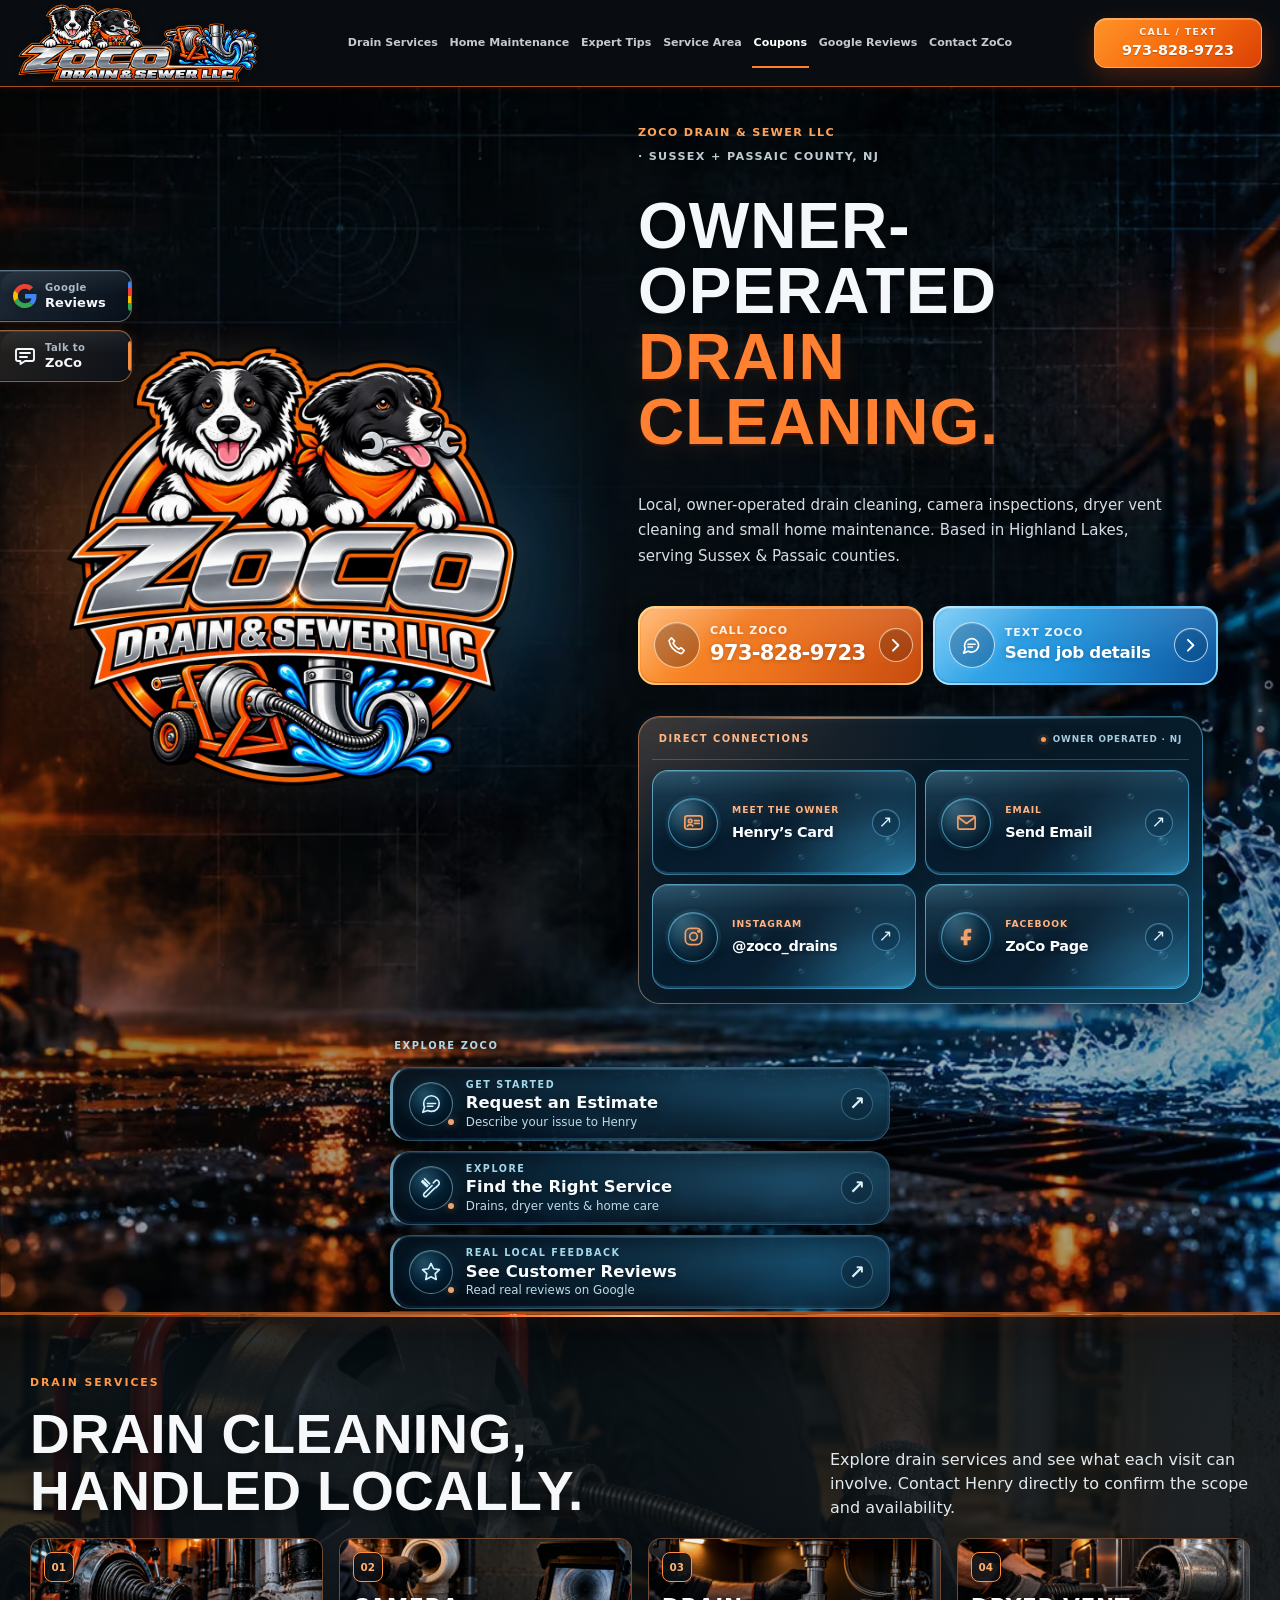
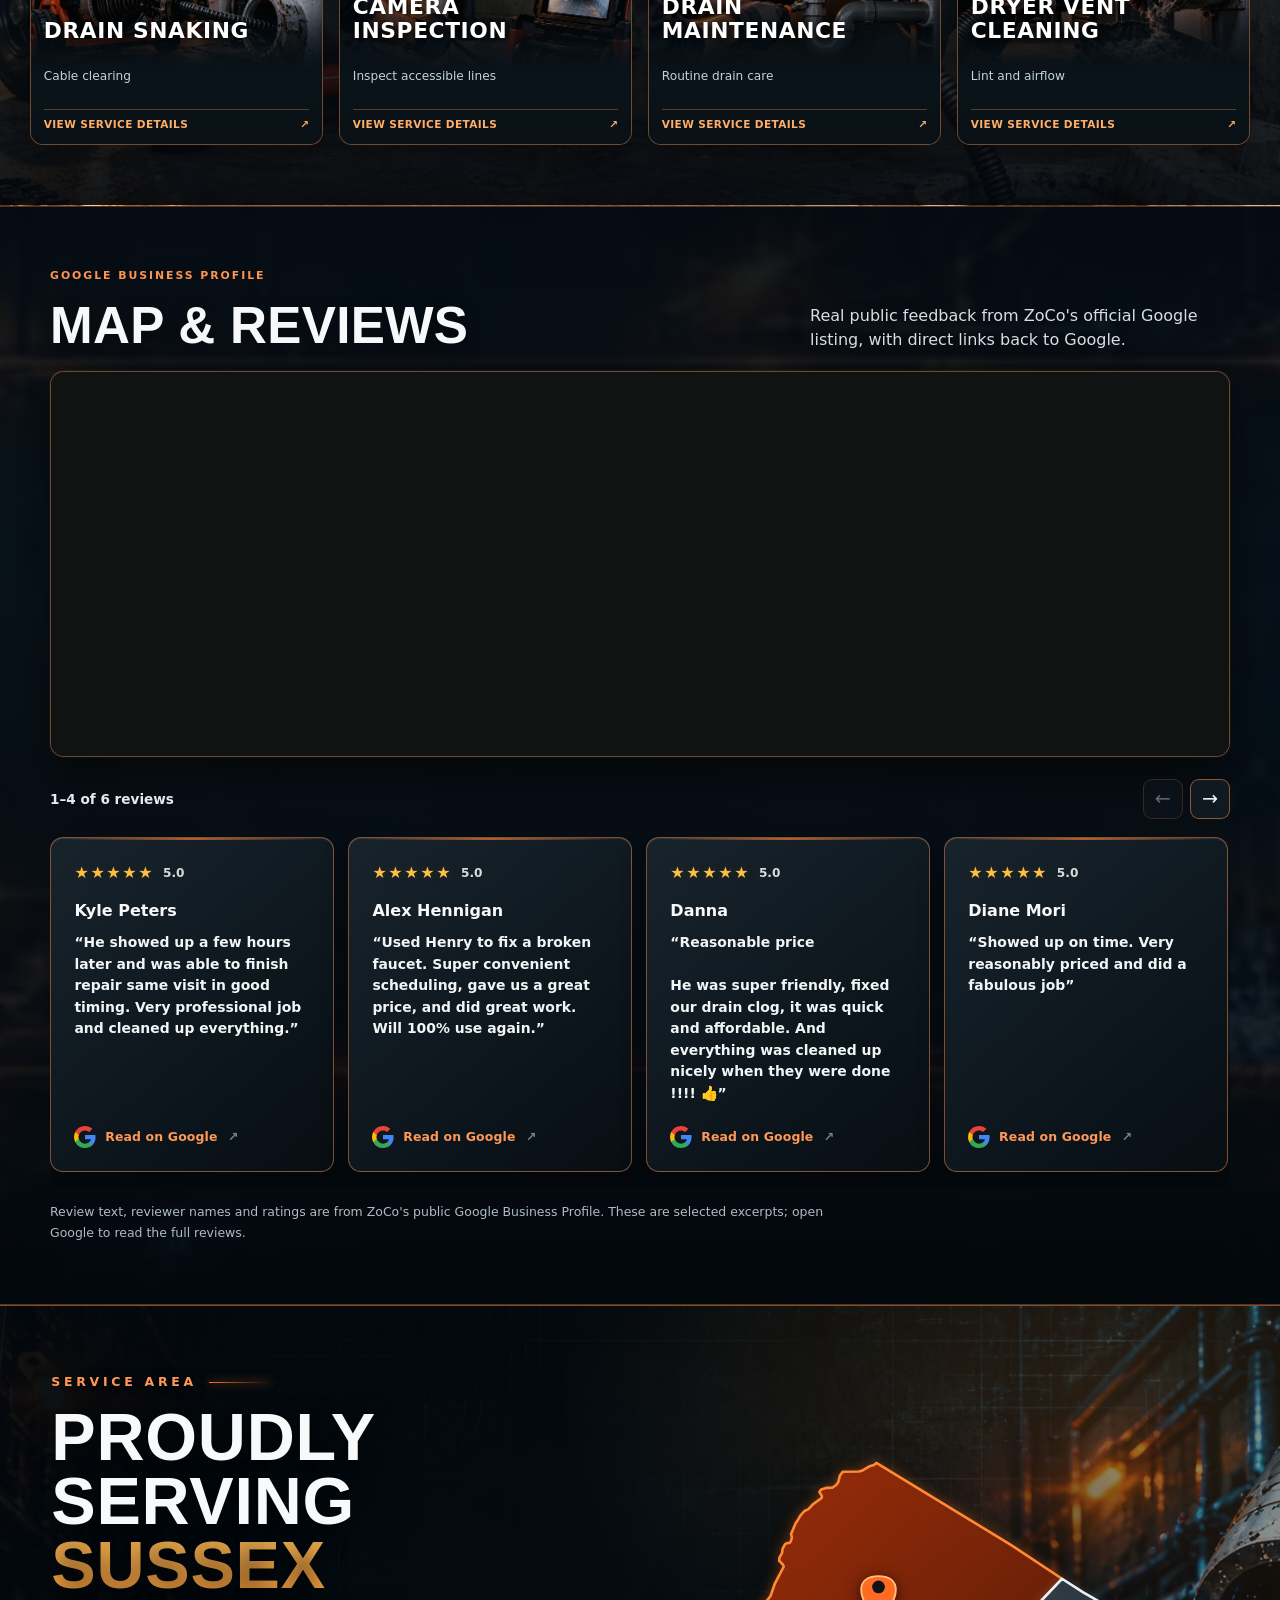
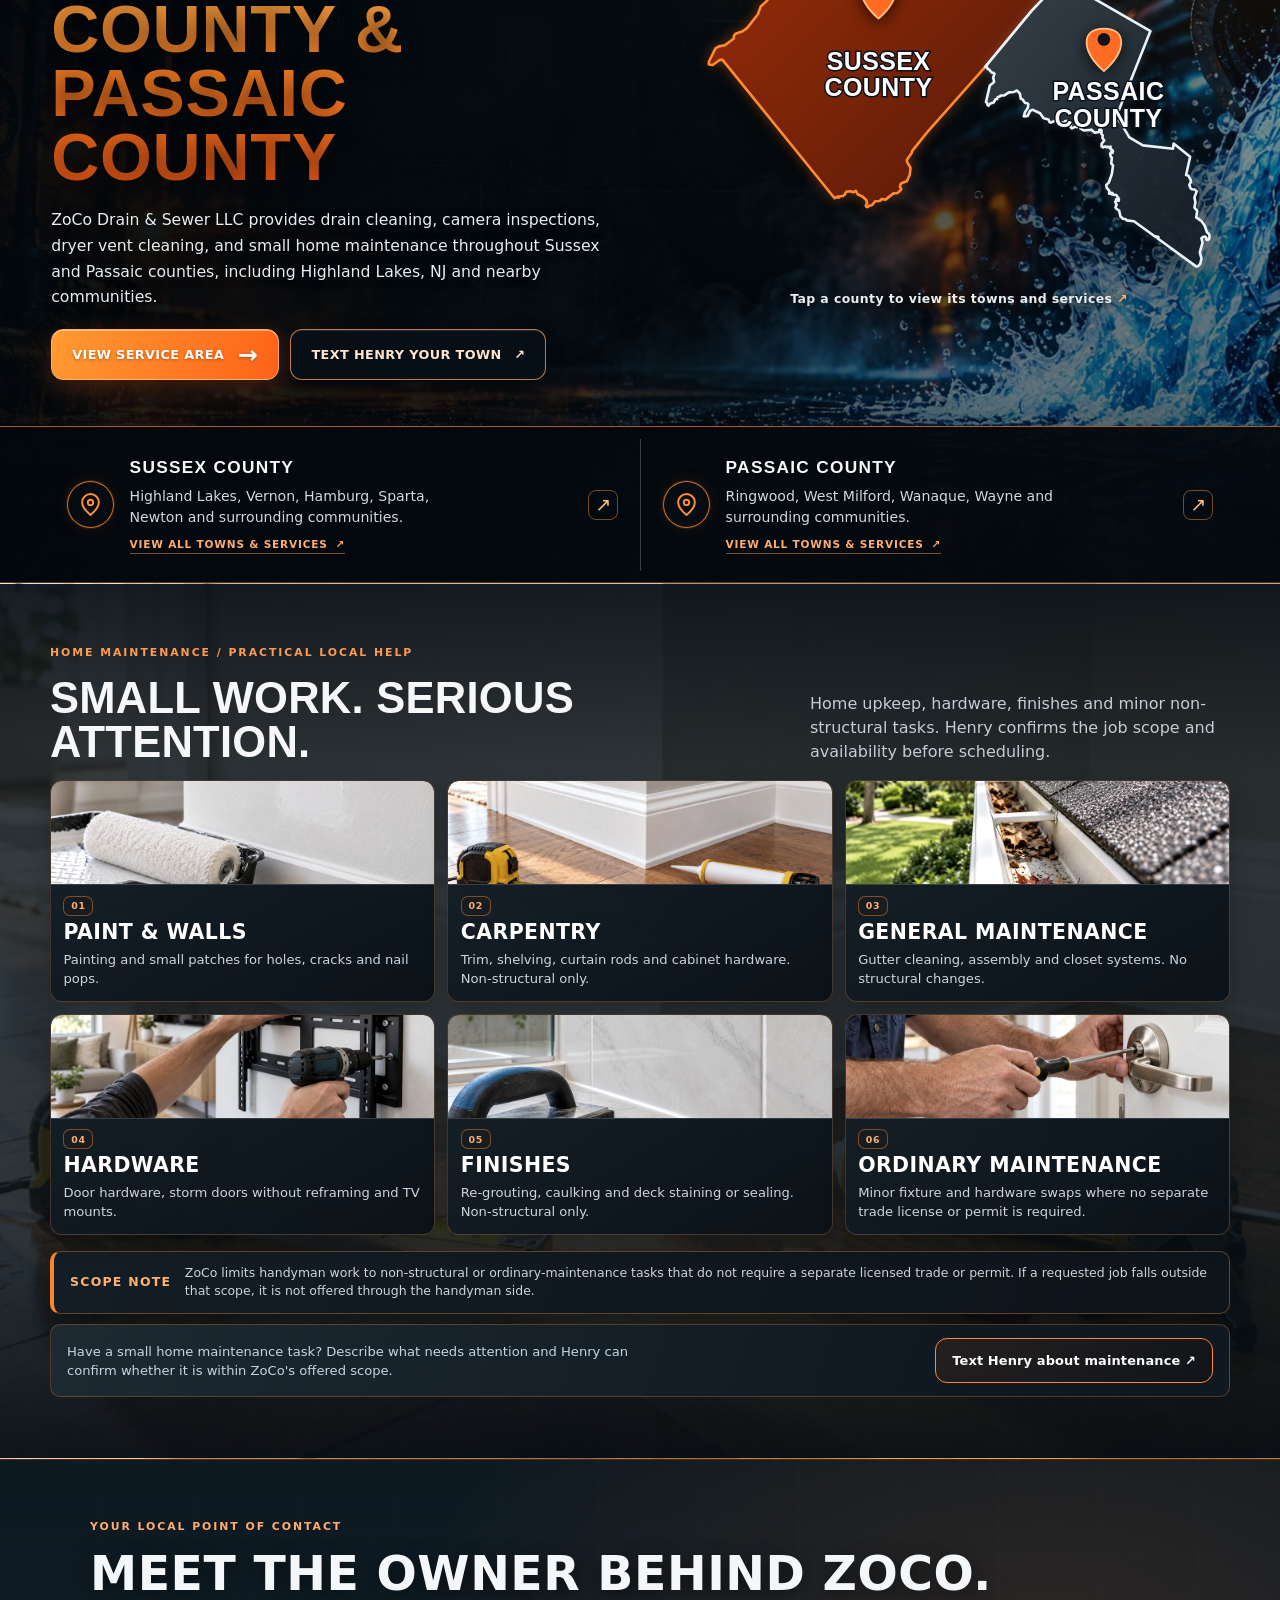
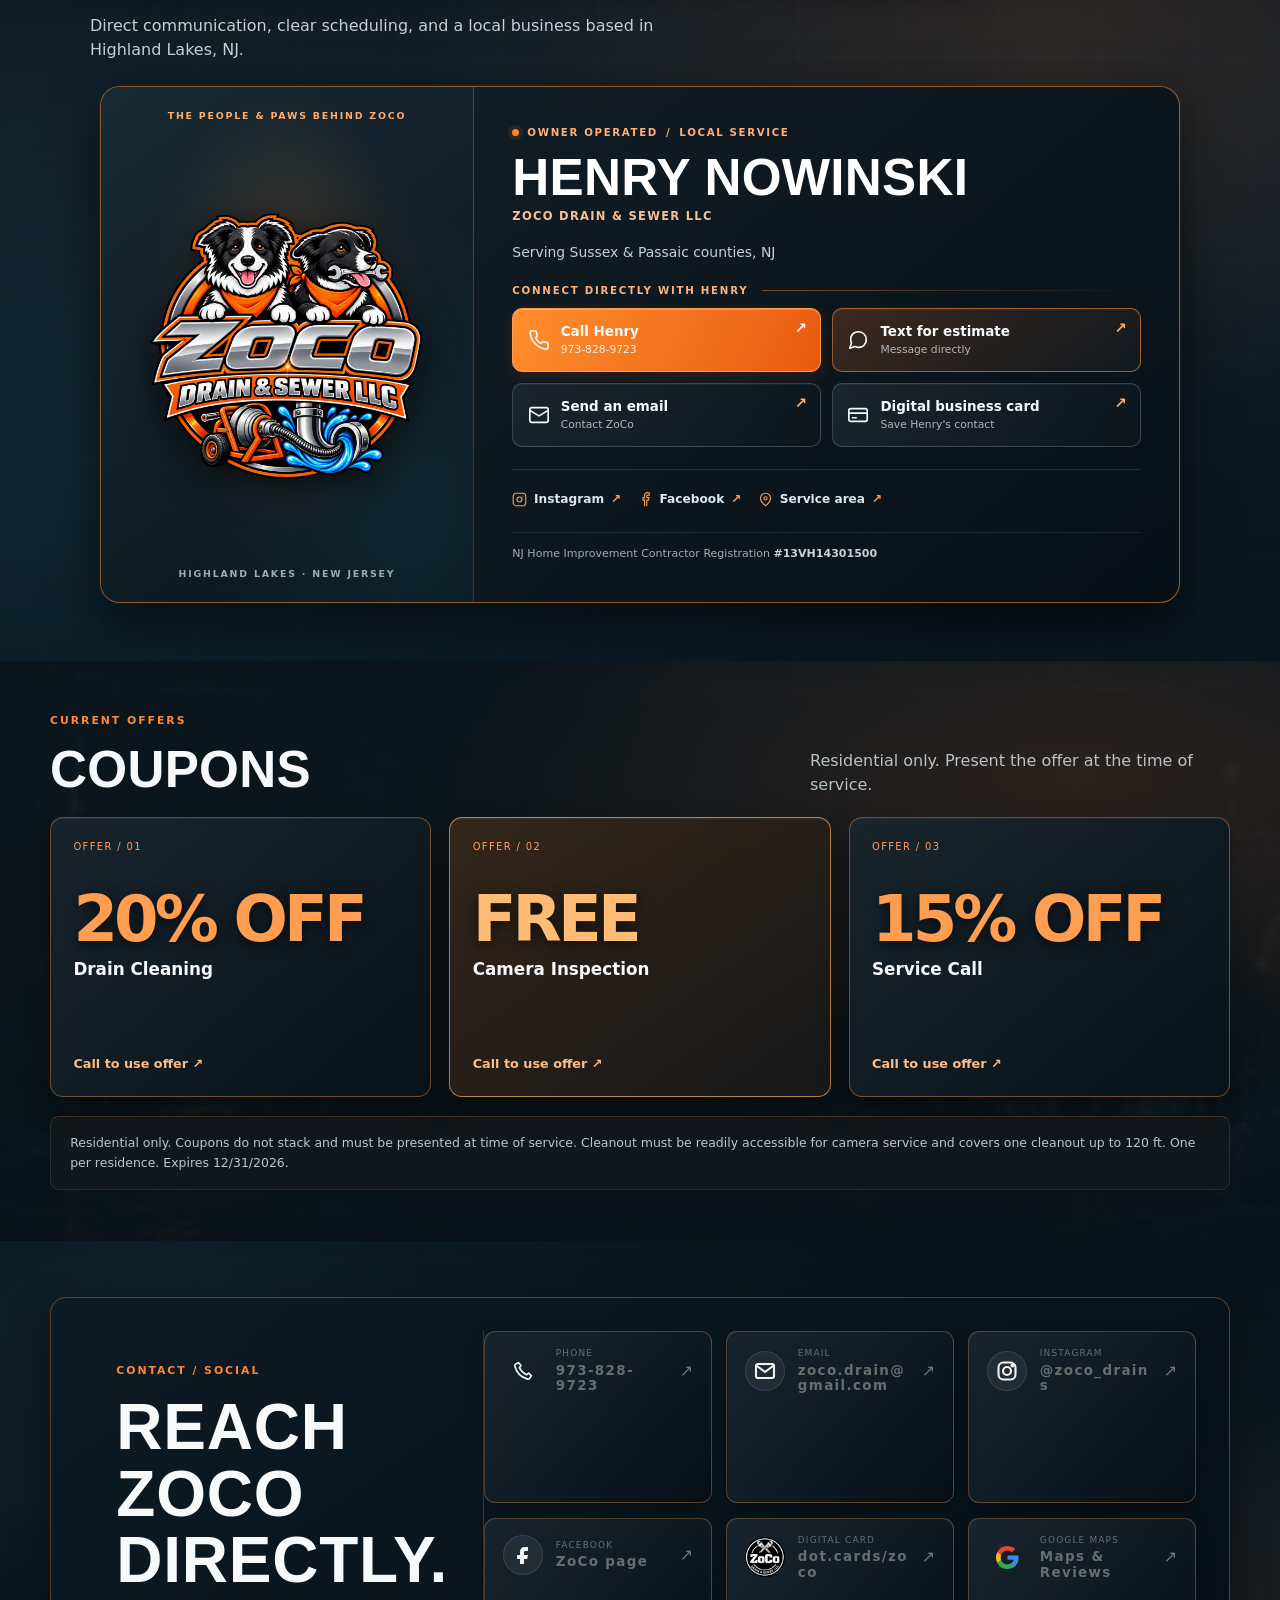
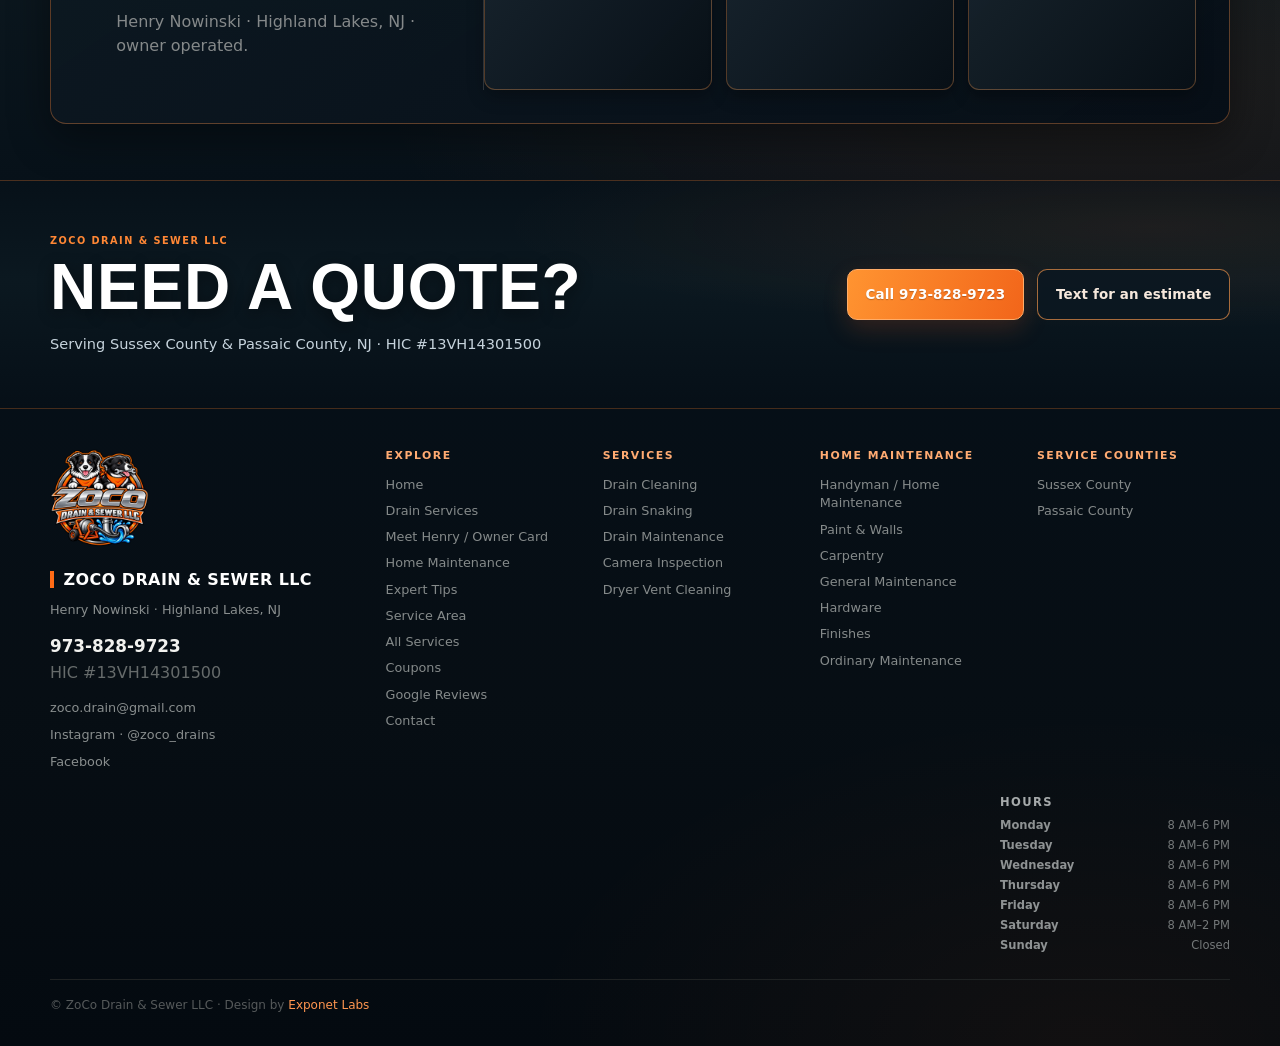
==== commit f5e1a6df: "style: load softened logo aura stylesheet v6" ====
--- a/index.html
+++ b/index.html
@@ -70,7 +70,7 @@
   <link rel="stylesheet" href="/direct-connections-prismatic-20261012.css?v=1" />
   <link rel="stylesheet" href="/direct-connections-explore-glass-20261012.css?v=1" />
   <link rel="stylesheet" href="/direct-connections-motion-20261012.css?v=1" />
-  <link rel="stylesheet" href="/zoco-hero-aura-shortcuts-20261013.css?v=5" />
+  <link rel="stylesheet" href="/zoco-hero-aura-shortcuts-20261013.css?v=6" />
   <link rel="stylesheet" href="/zoco-mobile-menu-polish-20261013.css?v=2" />
   <script src="/mobile-nav-glass-20261012.js?v=1" defer></script>
   <script src="/hero-glass-water-surface-20261012.js?v=2" defer></script>
--- a/zoco-hero-aura-shortcuts-20261013.css
+++ b/zoco-hero-aura-shortcuts-20261013.css
@@ -18,26 +18,25 @@
   position: absolute !important;
   top: 50%;
   left: 50%;
-  width: min(128%, 660px);
-  height: min(112%, 540px);
+  width: min(108%, 565px);
+  height: min(100%, 470px);
   transform: translate(-50%, -50%);
   z-index: 0 !important;
   border: 0 !important;
   border-radius: 0 !important;
   pointer-events: none !important;
-  /* Warm industrial light on the left, cool reflected waterlight on the
-     right. Diffused light fields only: no circle or neon outline. */
+  /* Soft warm/cool ambient light, rather than an obvious lit backdrop. */
   background:
-    radial-gradient(ellipse 66% 71% at 22% 48%,
-      rgba(255, 142, 48, .78) 0%,
-      rgba(249, 100, 25, .46) 30%,
-      rgba(208, 73, 20, .15) 62%, transparent 90%),
-    radial-gradient(ellipse 65% 73% at 79% 52%,
-      rgba(44, 176, 250, .70) 0%,
-      rgba(23, 127, 224, .44) 32%,
-      rgba(10, 91, 174, .16) 63%, transparent 90%);
-  filter: blur(23px);
-  opacity: 1;
+    radial-gradient(ellipse 63% 69% at 23% 48%,
+      rgba(255, 139, 53, .43) 0%,
+      rgba(245, 105, 39, .19) 35%,
+      rgba(201, 77, 31, .035) 70%, transparent 91%),
+    radial-gradient(ellipse 63% 69% at 77% 52%,
+      rgba(54, 169, 237, .35) 0%,
+      rgba(32, 127, 204, .17) 38%,
+      rgba(9, 80, 151, .03) 70%, transparent 91%);
+  filter: blur(30px);
+  opacity: .84;
 }
 
 body.home-page .hero .hero-card-dogs {
@@ -45,24 +44,24 @@
   z-index: 1 !important;
   filter:
     drop-shadow(0 16px 26px rgba(0, 0, 0, .48))
-    drop-shadow(-12px 2px 26px rgba(255, 126, 39, .20))
-    drop-shadow(12px 2px 26px rgba(38, 155, 224, .17)) !important;
+    drop-shadow(-8px 0 17px rgba(255, 125, 48, .08))
+    drop-shadow(8px 0 17px rgba(55, 160, 214, .07)) !important;
 }
 
 @media (max-width: 950px) {
   body.home-page .hero .hero-card > .zoco-hero-aura {
-    width: min(112vw, 475px);
-    height: min(85vw, 390px);
-    filter: blur(23px);
-    opacity: 1;
+    width: min(100vw, 420px);
+    height: min(78vw, 325px);
+    filter: blur(28px);
+    opacity: .84;
   }
 }
 @media (max-width: 620px) {
   body.home-page .hero .hero-card > .zoco-hero-aura {
-    width: min(116vw, 430px);
-    height: min(94vw, 355px);
-    filter: blur(21px);
-    opacity: 1;
+    width: min(96vw, 355px);
+    height: min(77vw, 290px);
+    filter: blur(26px);
+    opacity: .82;
   }
 }
 
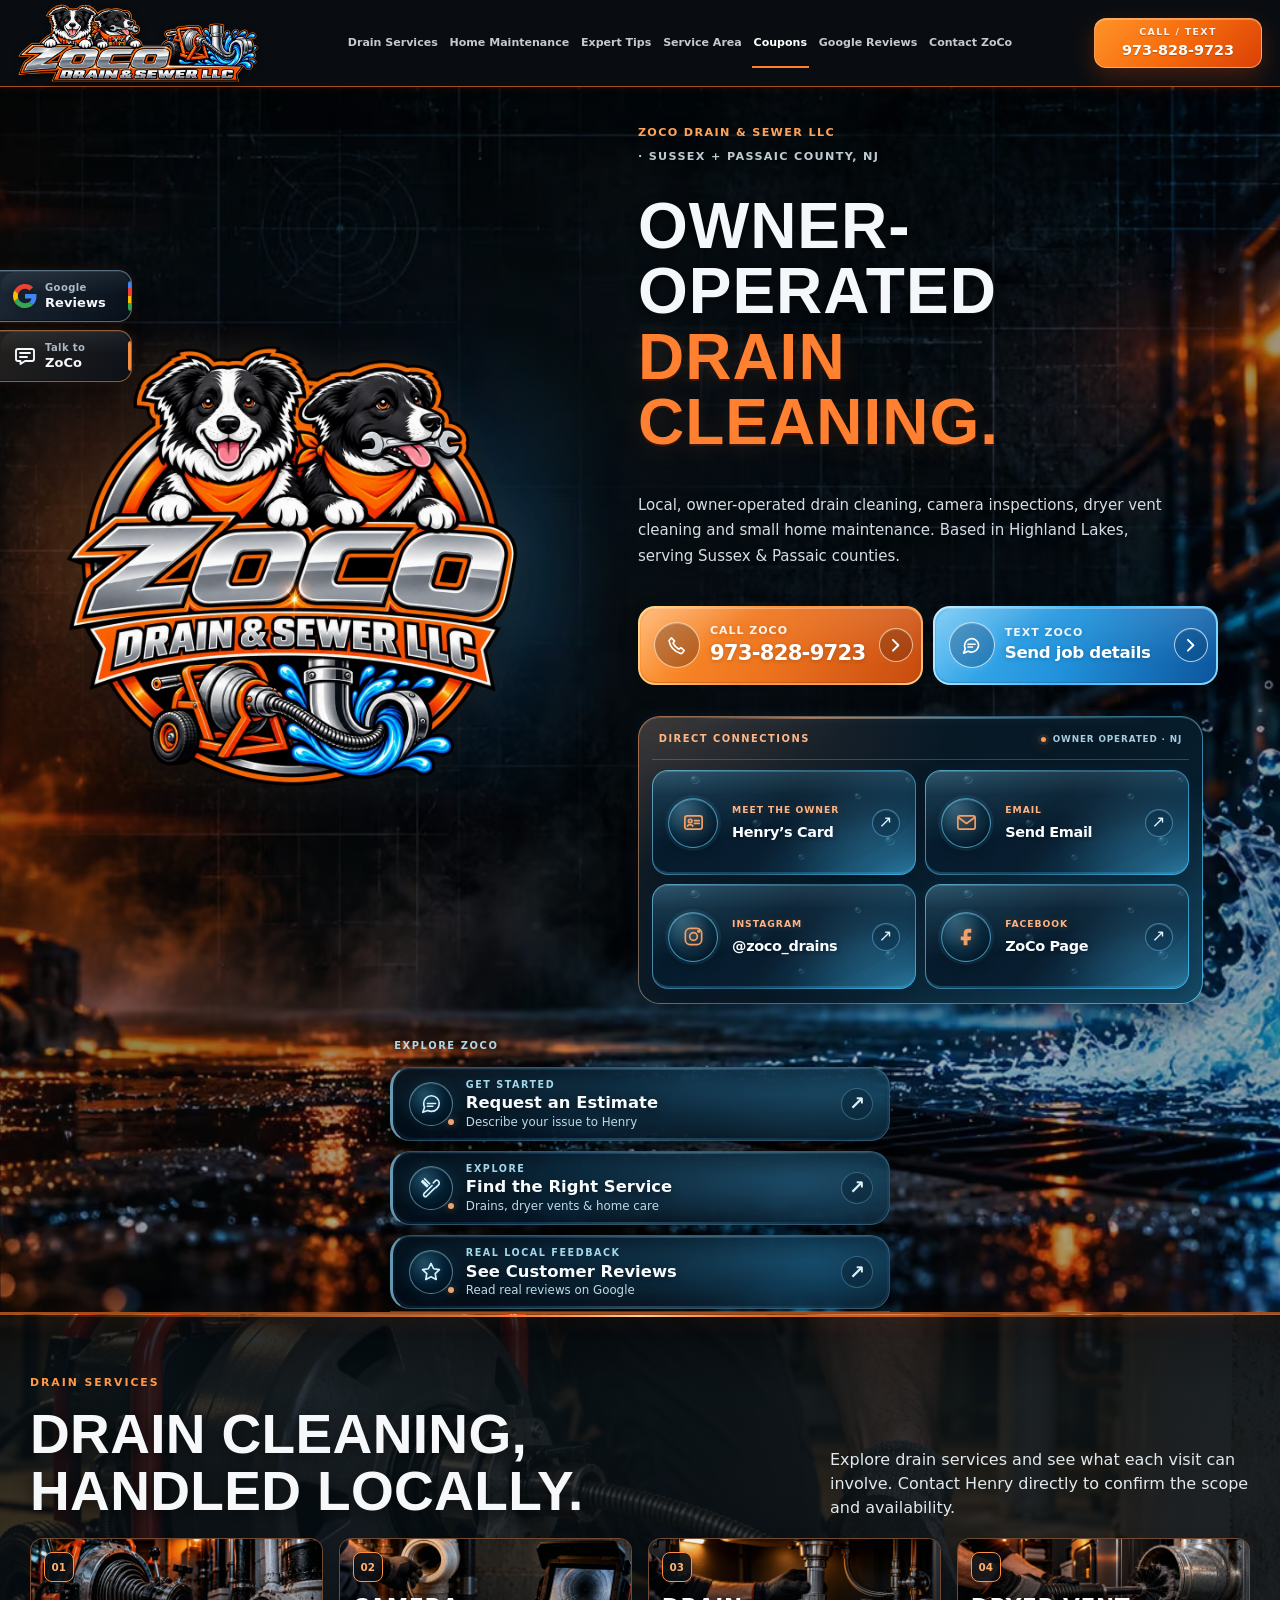
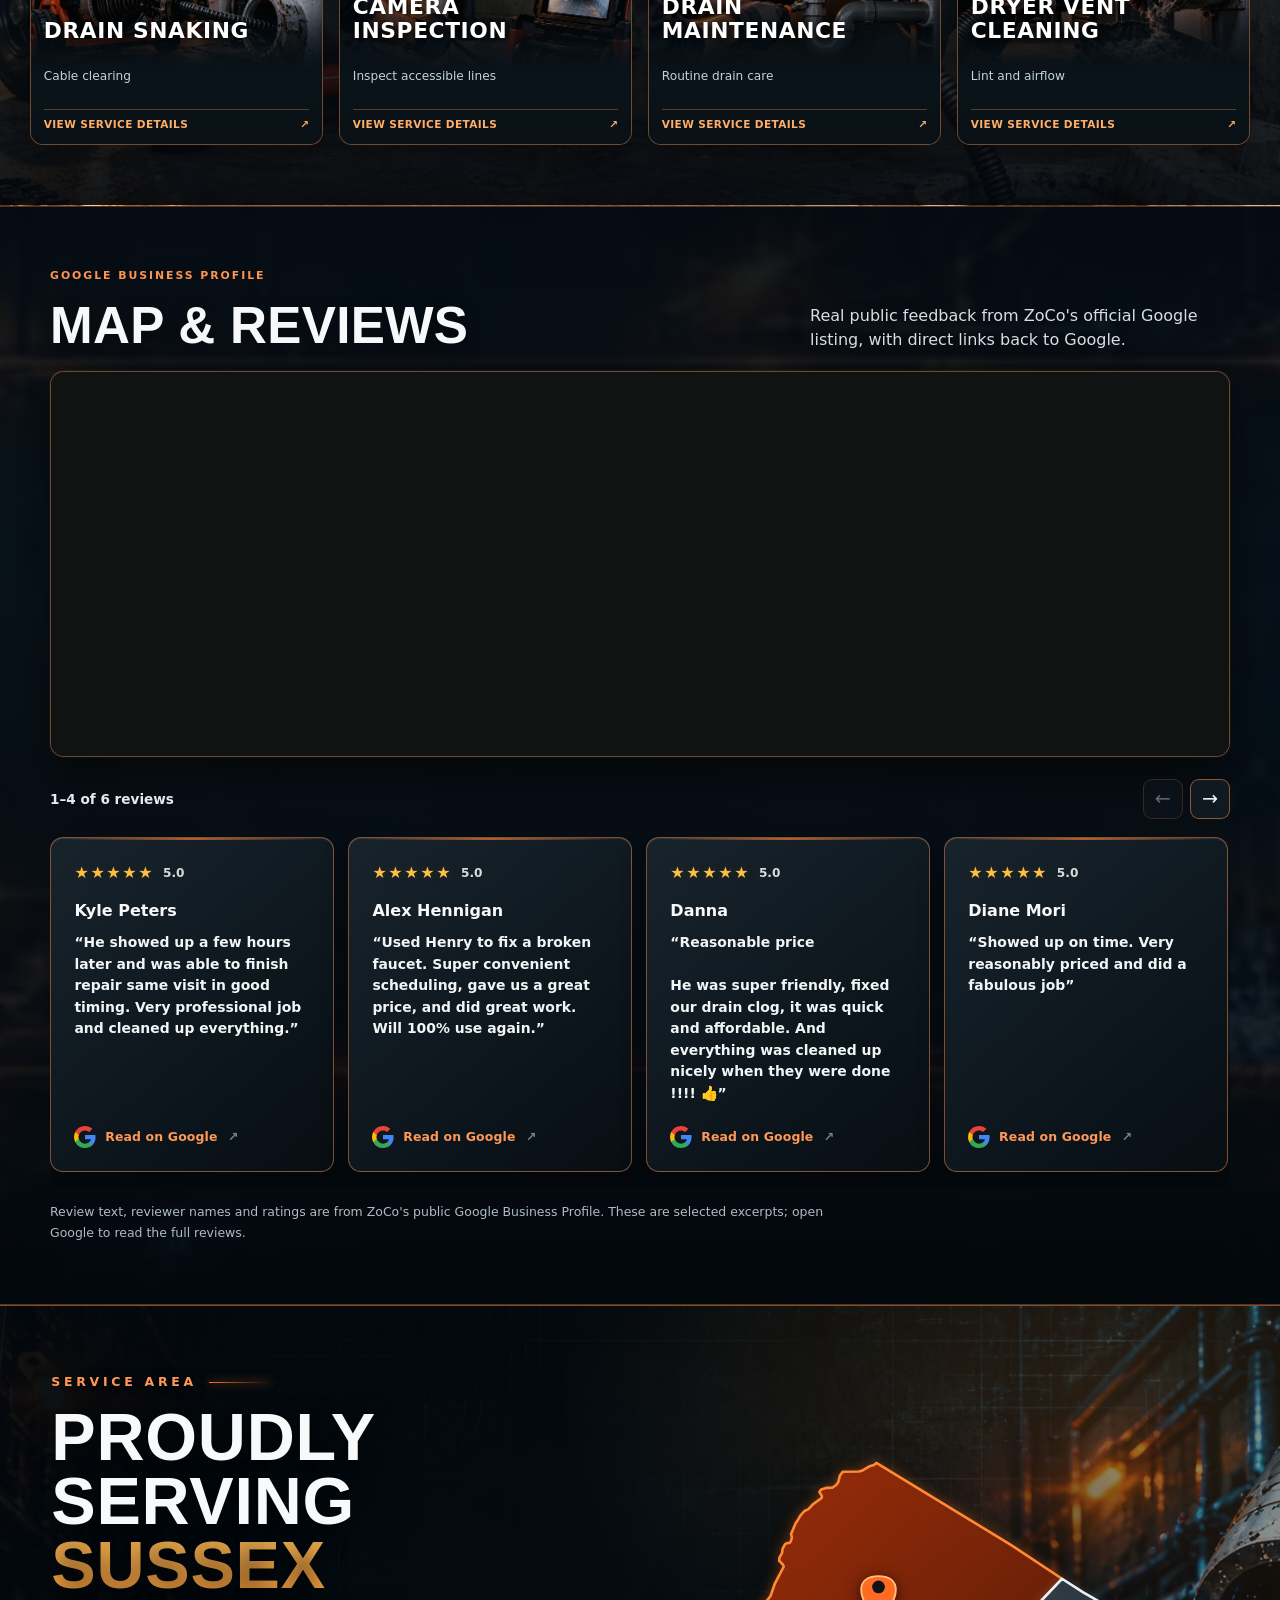
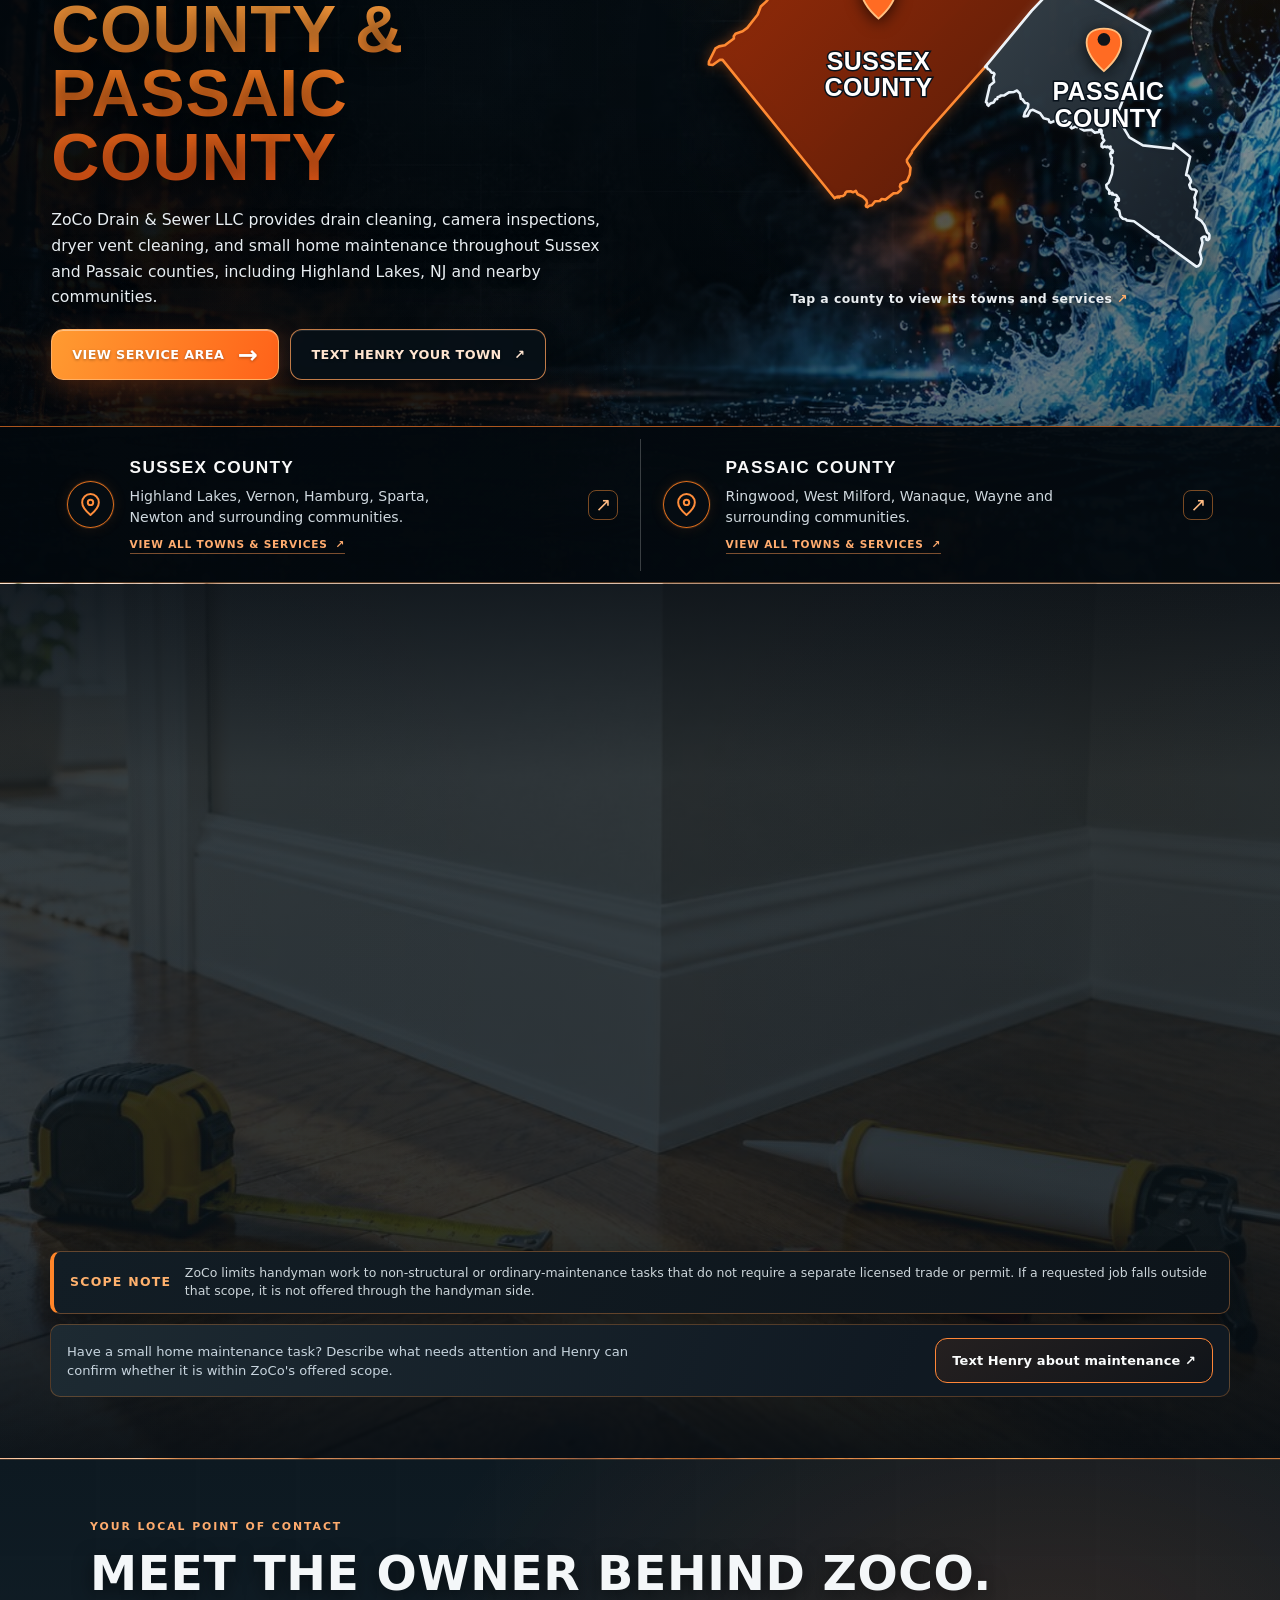
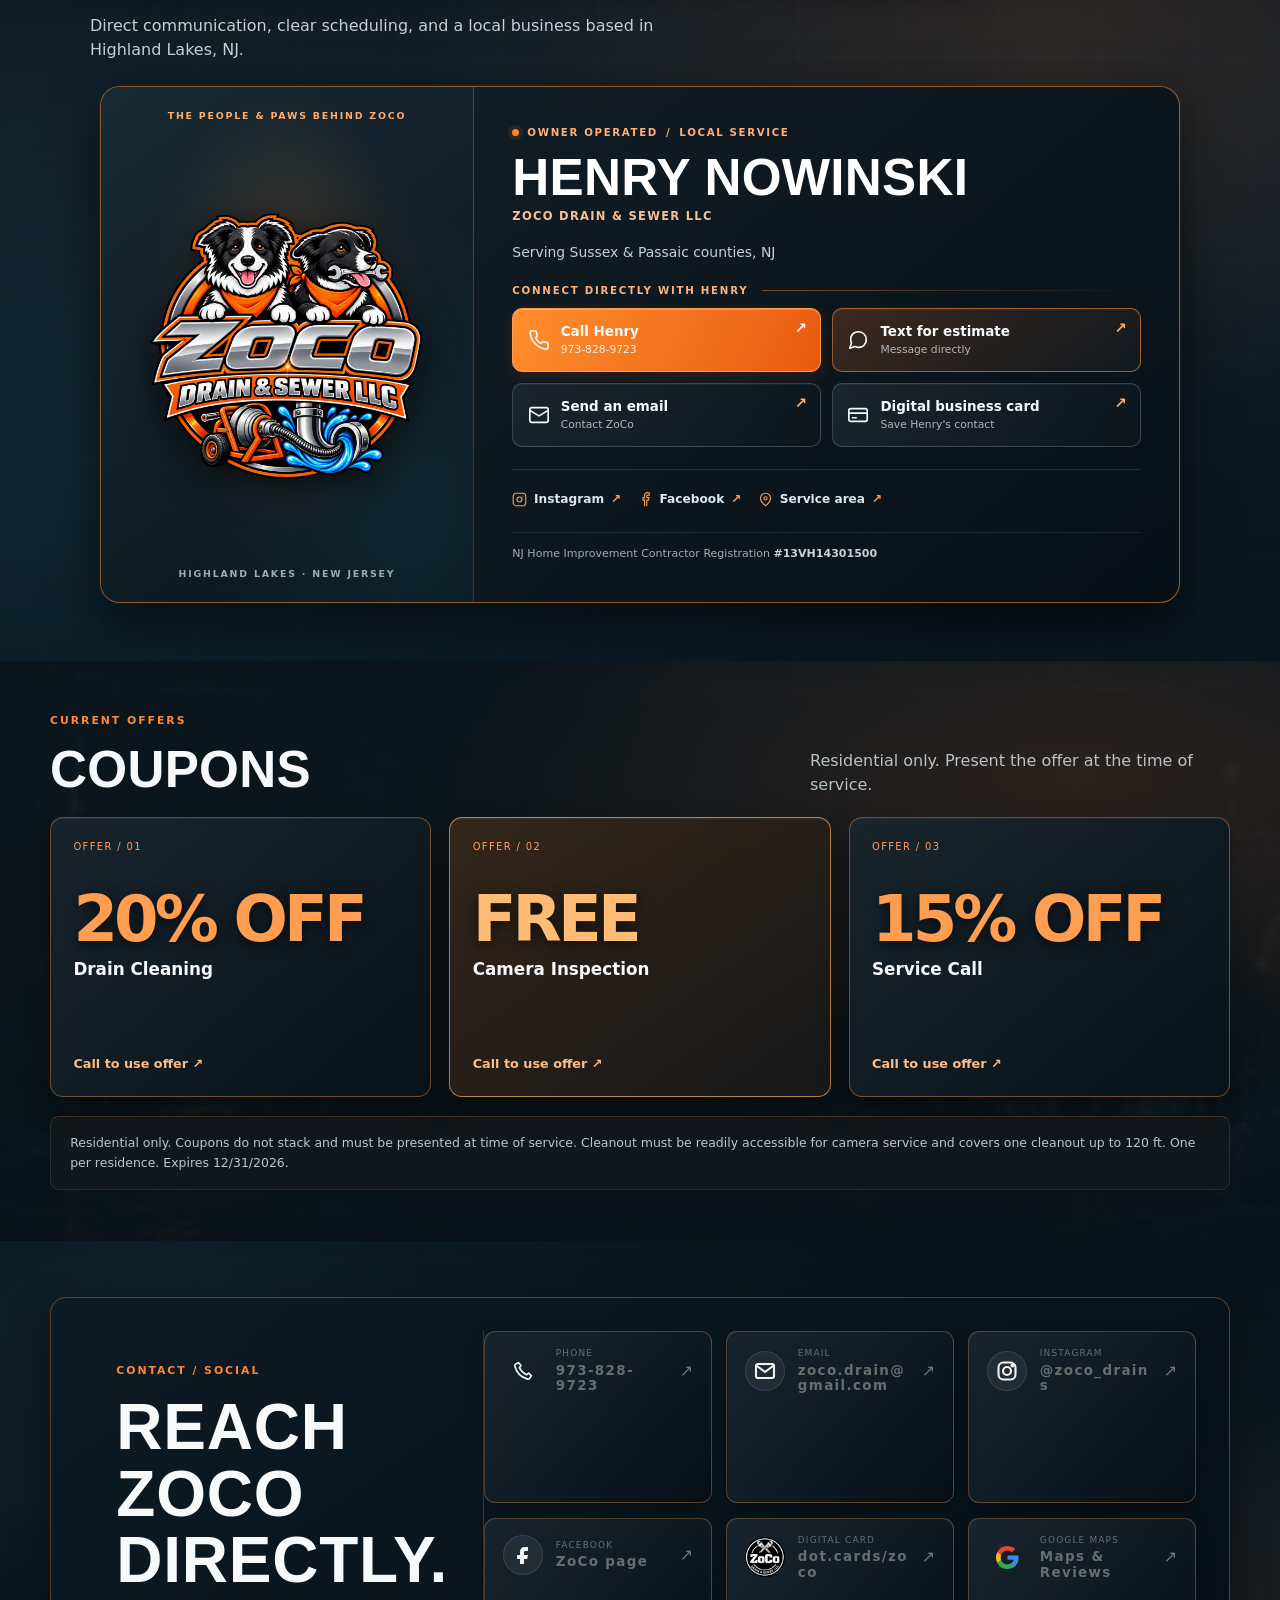
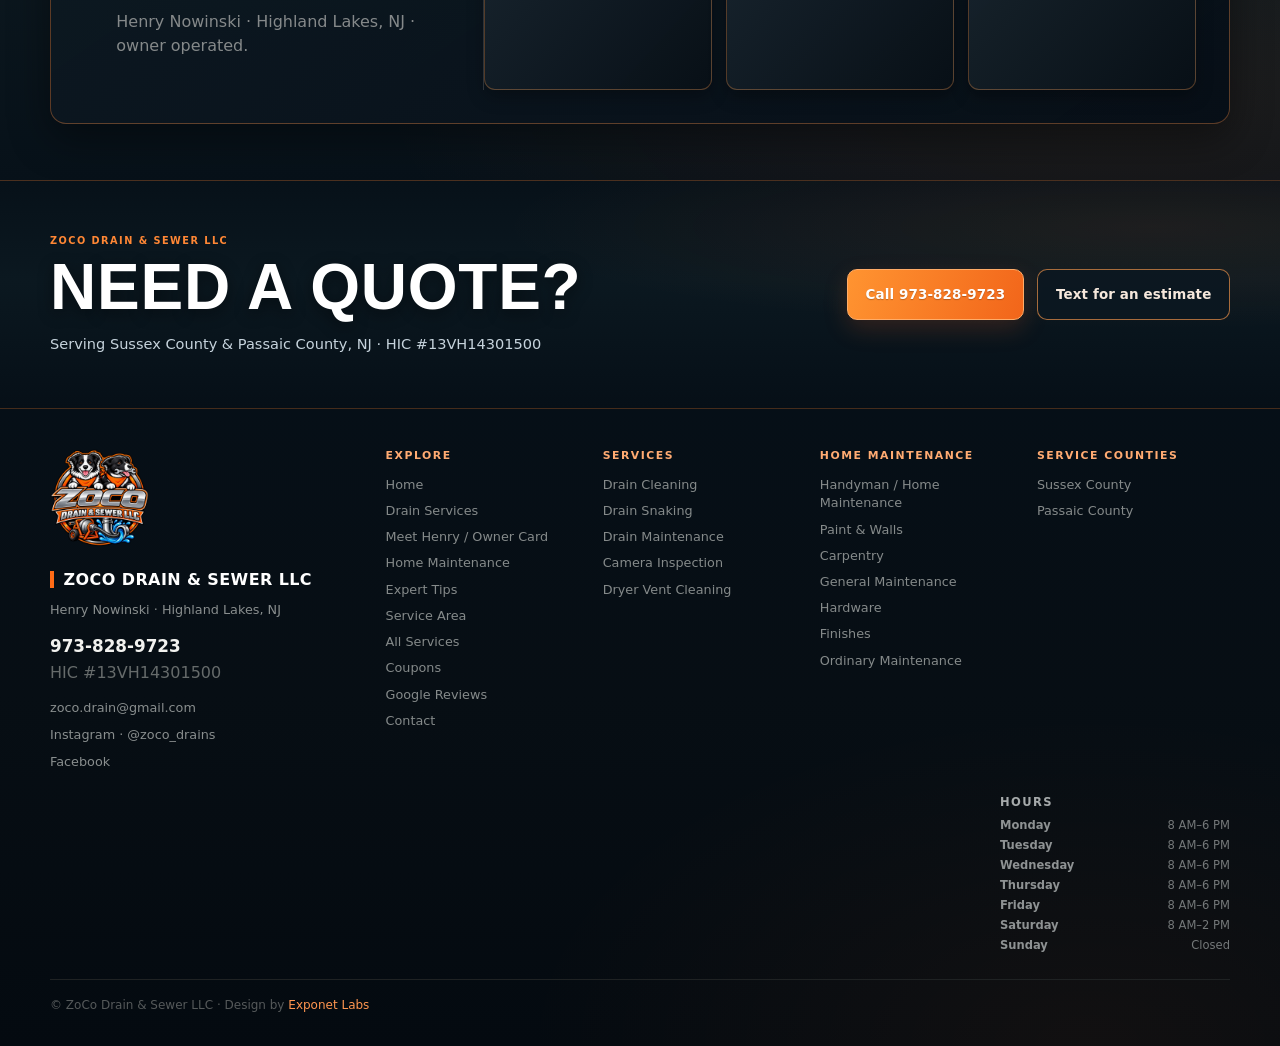
==== commit ca912700: "style: refresh flat mobile menu stylesheet" ====
--- a/index.html
+++ b/index.html
@@ -71,7 +71,7 @@
   <link rel="stylesheet" href="/direct-connections-explore-glass-20261012.css?v=1" />
   <link rel="stylesheet" href="/direct-connections-motion-20261012.css?v=1" />
   <link rel="stylesheet" href="/zoco-hero-aura-shortcuts-20261013.css?v=6" />
-  <link rel="stylesheet" href="/zoco-mobile-menu-polish-20261013.css?v=2" />
+  <link rel="stylesheet" href="/zoco-mobile-menu-polish-20261013.css?v=3" />
   <script src="/mobile-nav-glass-20261012.js?v=1" defer></script>
   <script src="/hero-glass-water-surface-20261012.js?v=2" defer></script>
   <script src="/hero-liquid-visibility-20261012.js?v=1" defer></script>
--- a/zoco-mobile-menu-polish-20261013.css
+++ b/zoco-mobile-menu-polish-20261013.css
@@ -94,9 +94,11 @@
     width: 100% !important;
     margin: 0 !important;
     padding: 7px 10px !important;
-    border: 1px solid transparent !important;
-    border-bottom-color: rgba(130, 162, 184, .12) !important;
-    border-radius: 9px !important;
+    /* Flat rows and straight continuous dividers, not rounded cards. */
+    border: 0 !important;
+    border-bottom: 1px solid rgba(130, 162, 184, .22) !important;
+    border-radius: 0 !important;
+    box-shadow: none !important;
     background: transparent !important;
     color: #f0f5f8 !important;
     font-size: 14px !important;
@@ -127,17 +129,17 @@
     display: none !important;
   }
   body.home-page .site-header .nav-links > a:nth-of-type(5) {
-    margin-top: 7px !important;
-    border-top: 1px solid rgba(151, 180, 200, .2) !important;
-    border-radius: 0 0 9px 9px !important;
-    padding-top: 11px !important;
+    margin-top: 6px !important;
+    border-top: 1px solid rgba(151, 180, 200, .24) !important;
+    border-radius: 0 !important;
+    padding-top: 10px !important;
   }
   body.home-page .site-header .nav-links > a:hover,
   body.home-page .site-header .nav-links > a.active,
   body.home-page .site-header .nav-links > a:focus-visible {
-    color: #ffffff !important;
-    background: rgba(72, 135, 174, .17) !important;
-    border-color: rgba(122, 172, 202, .24) !important;
+    color: #ffd1ac !important;
+    background: transparent !important;
+    border-bottom-color: rgba(184, 208, 223, .27) !important;
   }
 
   body.home-page .site-header .nav-links .zoco-mobile-nav-actions {
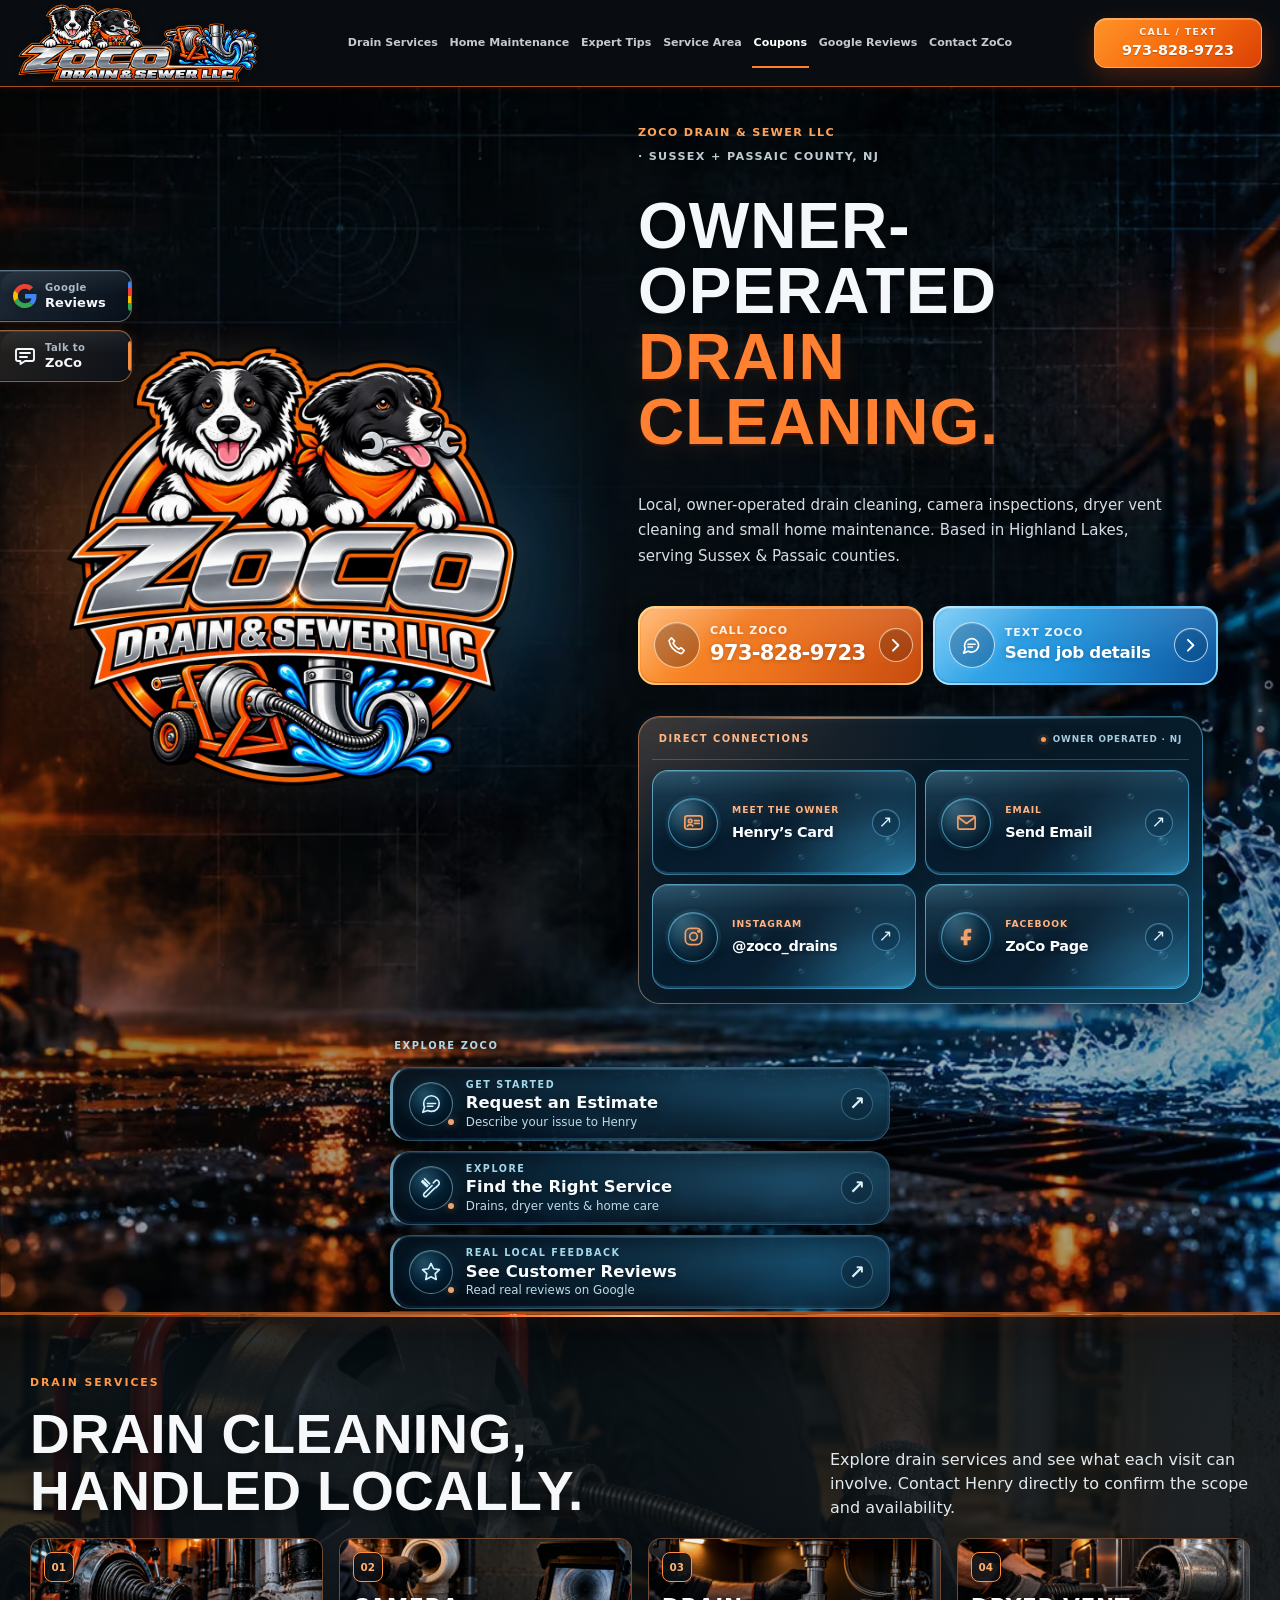
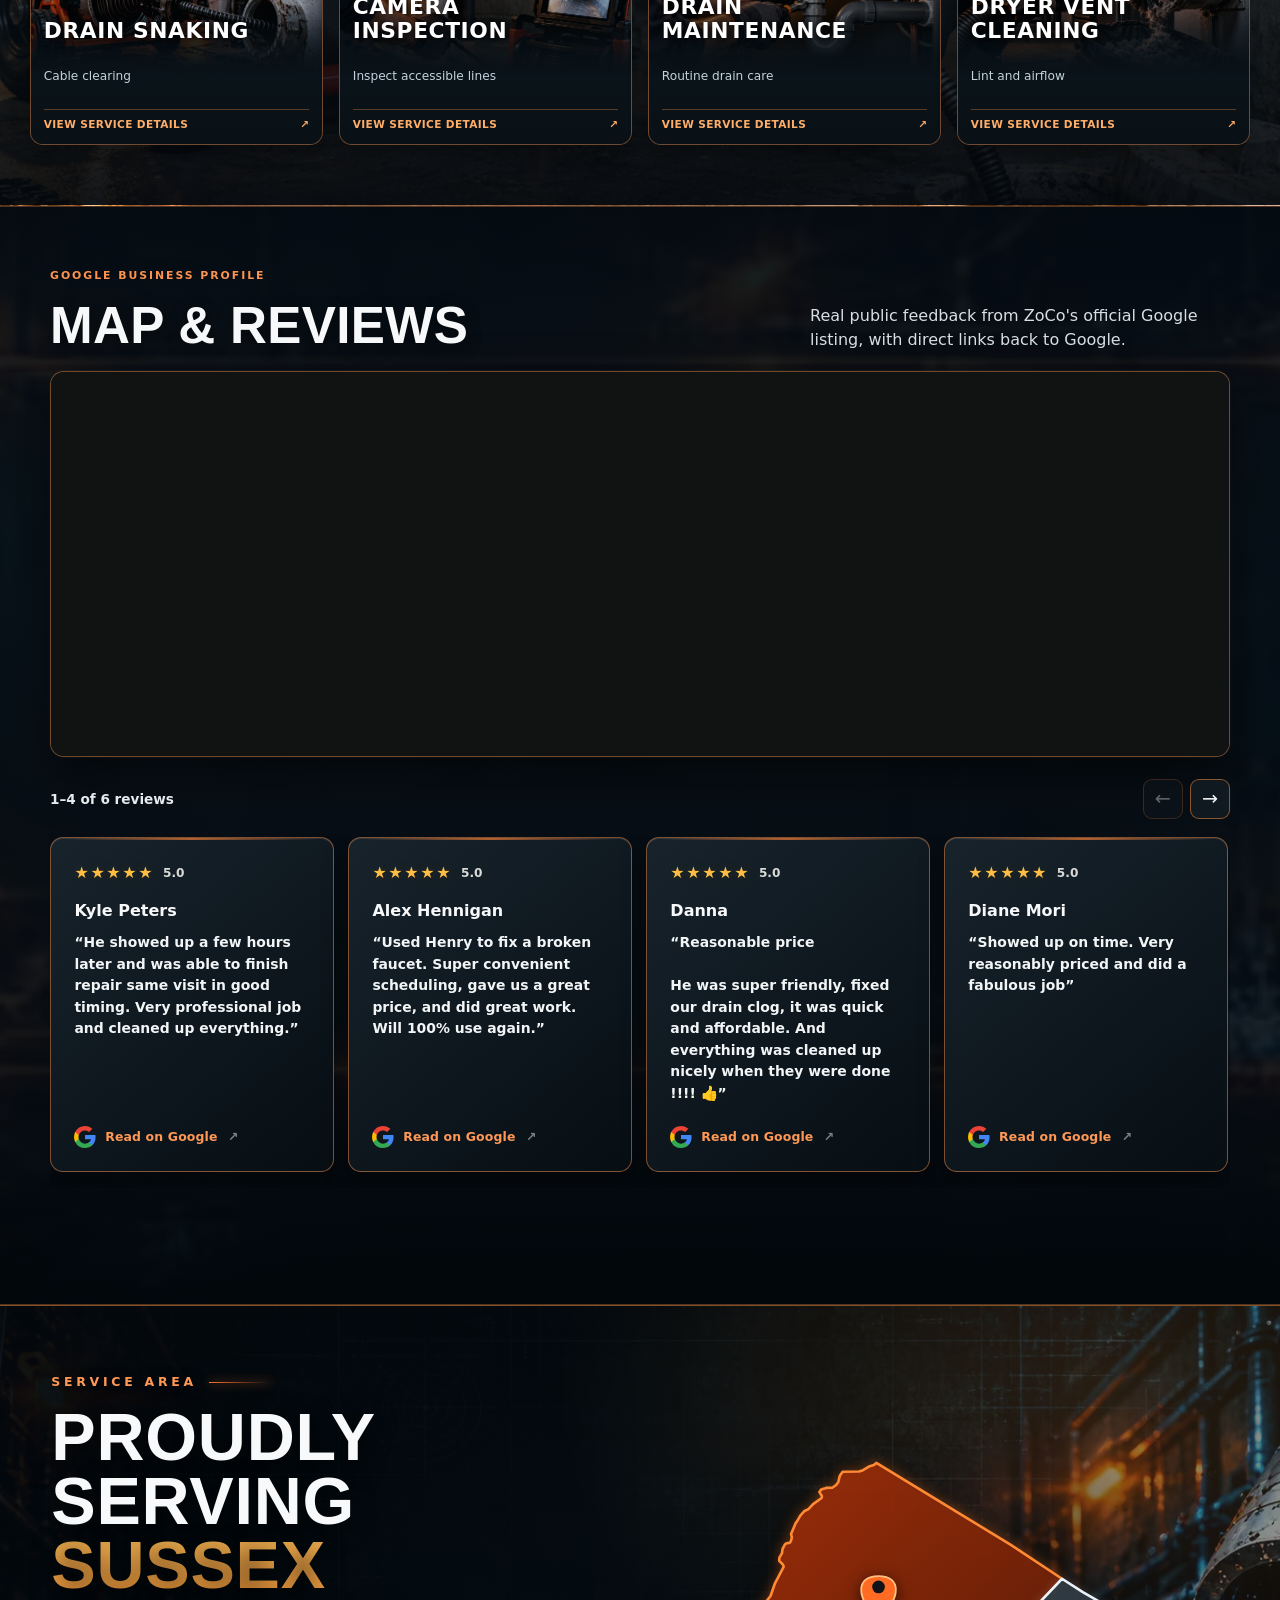
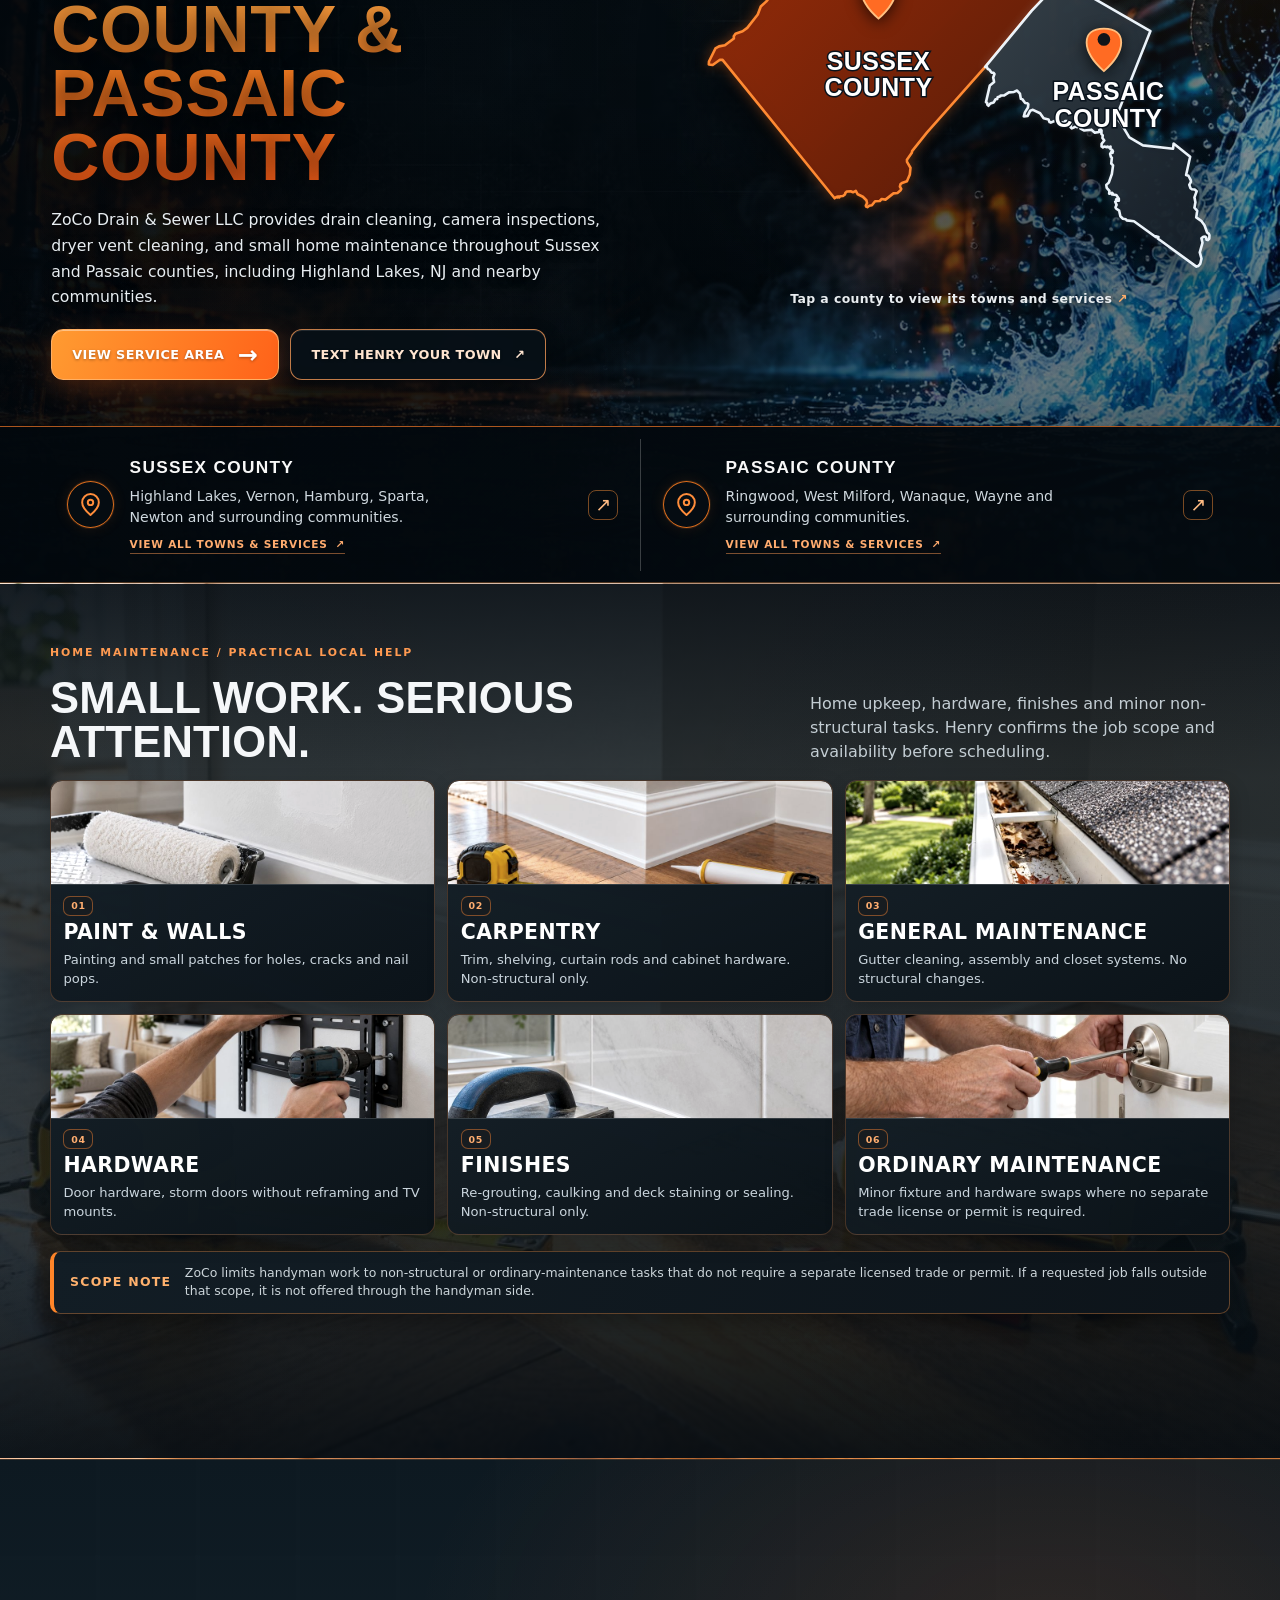
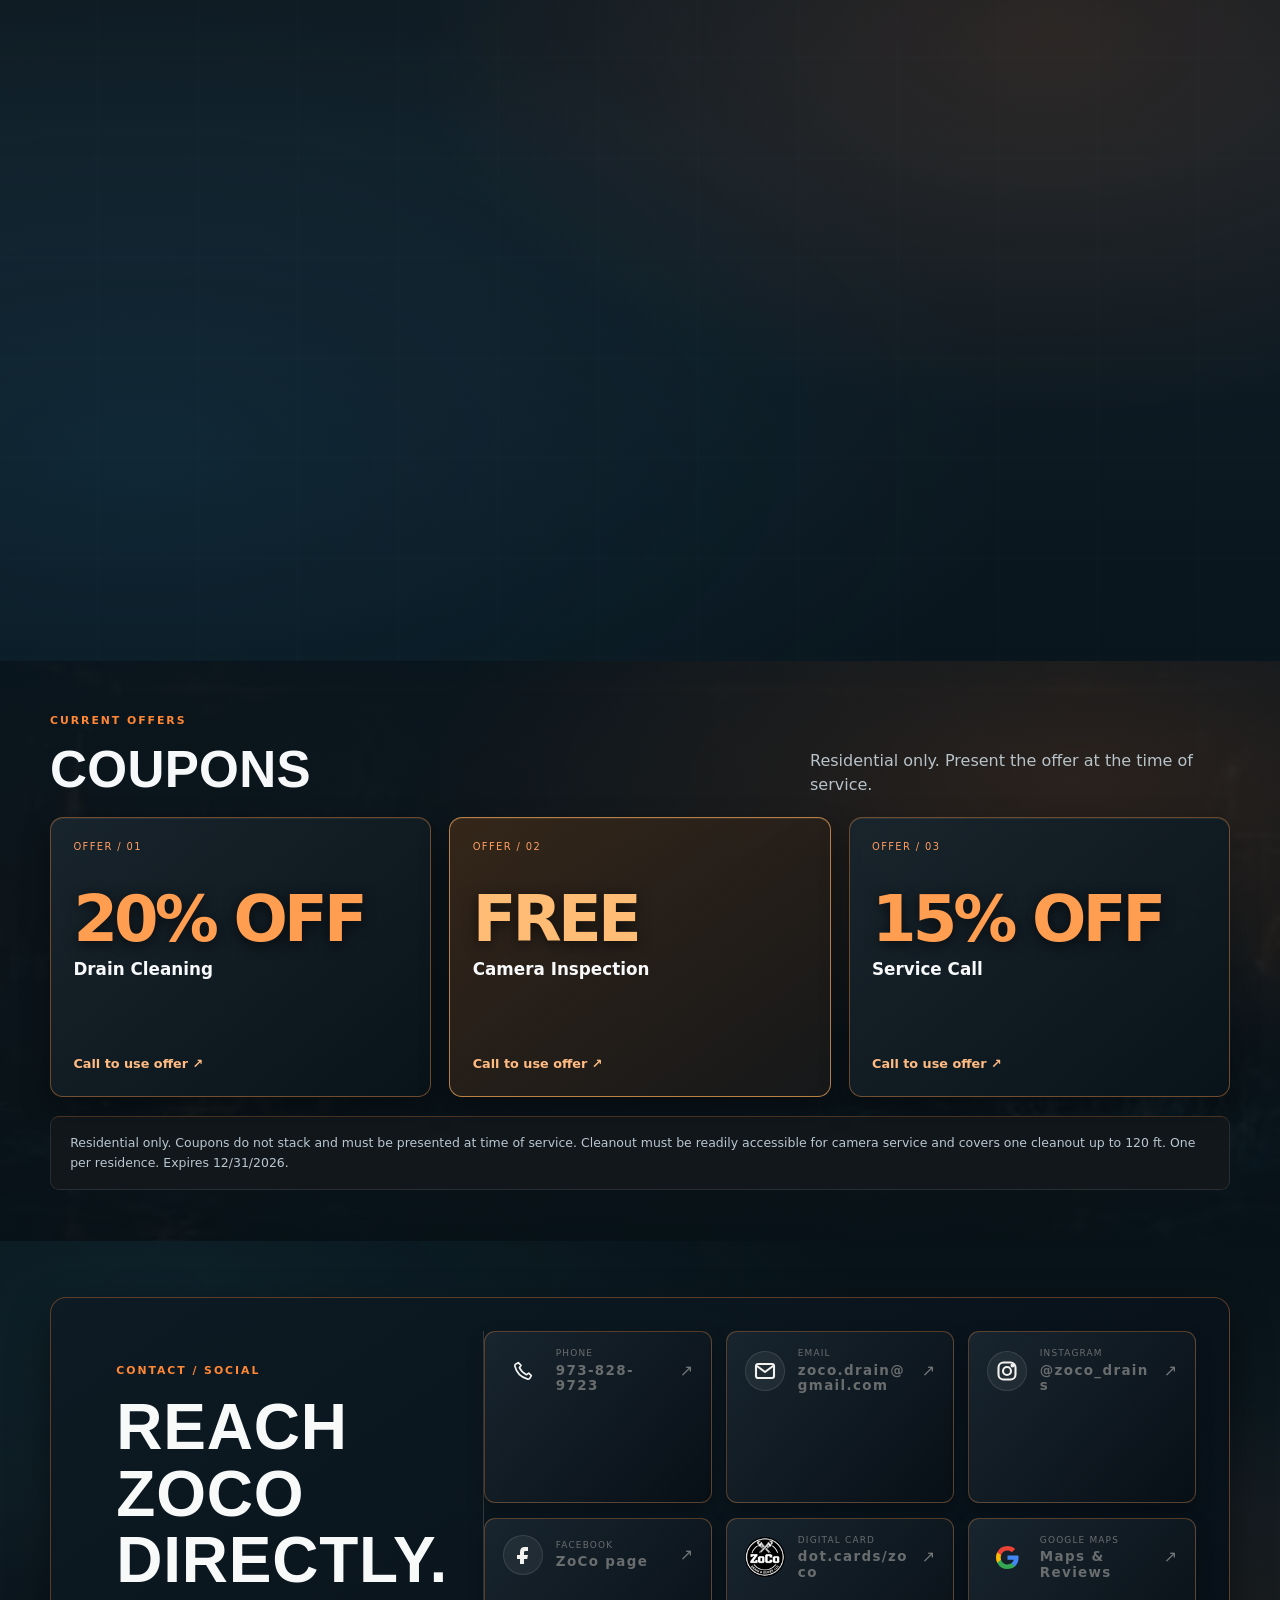
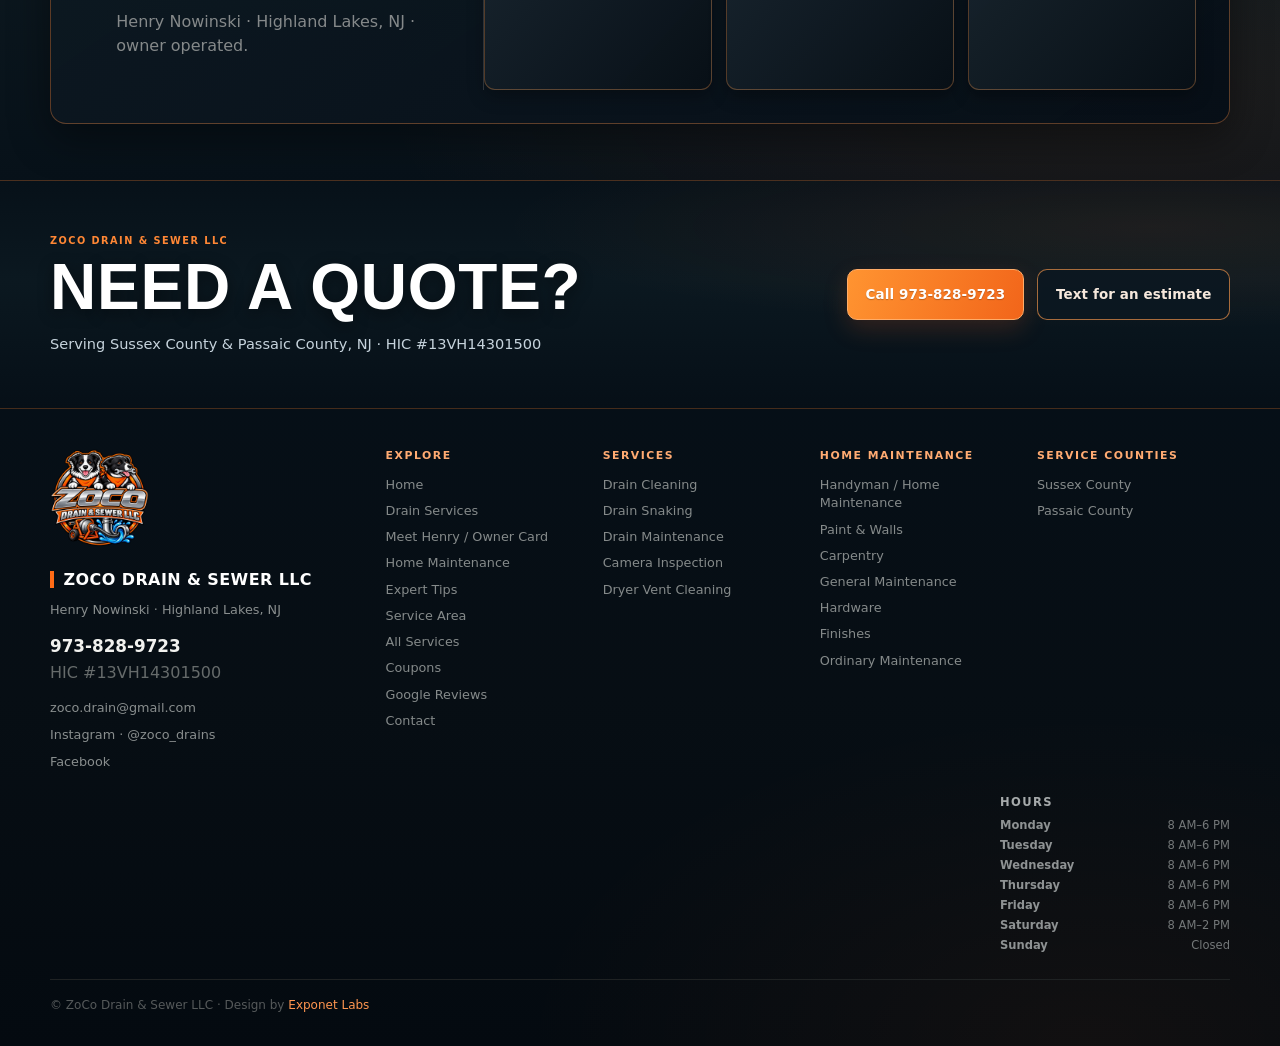
==== commit 79feacf8: "fix: refresh navigation divider spacing stylesheet" ====
--- a/index.html
+++ b/index.html
@@ -71,7 +71,7 @@
   <link rel="stylesheet" href="/direct-connections-explore-glass-20261012.css?v=1" />
   <link rel="stylesheet" href="/direct-connections-motion-20261012.css?v=1" />
   <link rel="stylesheet" href="/zoco-hero-aura-shortcuts-20261013.css?v=6" />
-  <link rel="stylesheet" href="/zoco-mobile-menu-polish-20261013.css?v=3" />
+  <link rel="stylesheet" href="/zoco-mobile-menu-polish-20261013.css?v=4" />
   <script src="/mobile-nav-glass-20261012.js?v=1" defer></script>
   <script src="/hero-glass-water-surface-20261012.js?v=2" defer></script>
   <script src="/hero-liquid-visibility-20261012.js?v=1" defer></script>
--- a/zoco-mobile-menu-polish-20261013.css
+++ b/zoco-mobile-menu-polish-20261013.css
@@ -22,7 +22,7 @@
     max-height: calc(100dvh - 104px) !important;
     padding: 12px !important;
     margin: 0 !important;
-    gap: 2px !important;
+    gap: 0 !important;
     overflow-x: hidden !important;
     overflow-y: auto !important;
     border: 1px solid rgba(143, 171, 190, .35) !important;
@@ -128,12 +128,6 @@
     content: none !important;
     display: none !important;
   }
-  body.home-page .site-header .nav-links > a:nth-of-type(5) {
-    margin-top: 6px !important;
-    border-top: 1px solid rgba(151, 180, 200, .24) !important;
-    border-radius: 0 !important;
-    padding-top: 10px !important;
-  }
   body.home-page .site-header .nav-links > a:hover,
   body.home-page .site-header .nav-links > a.active,
   body.home-page .site-header .nav-links > a:focus-visible {
@@ -146,9 +140,9 @@
     display: grid !important;
     grid-template-columns: repeat(2, minmax(0, 1fr)) !important;
     gap: 8px !important;
-    margin-top: 8px !important;
-    padding: 12px 1px 1px !important;
-    border-top: 1px solid rgba(142, 171, 189, .23) !important;
+    margin-top: 10px !important;
+    padding: 0 1px 1px !important;
+    border: 0 !important;
   }
   body.home-page .site-header .nav-links .zoco-mobile-nav-actions > a {
     display: flex !important;
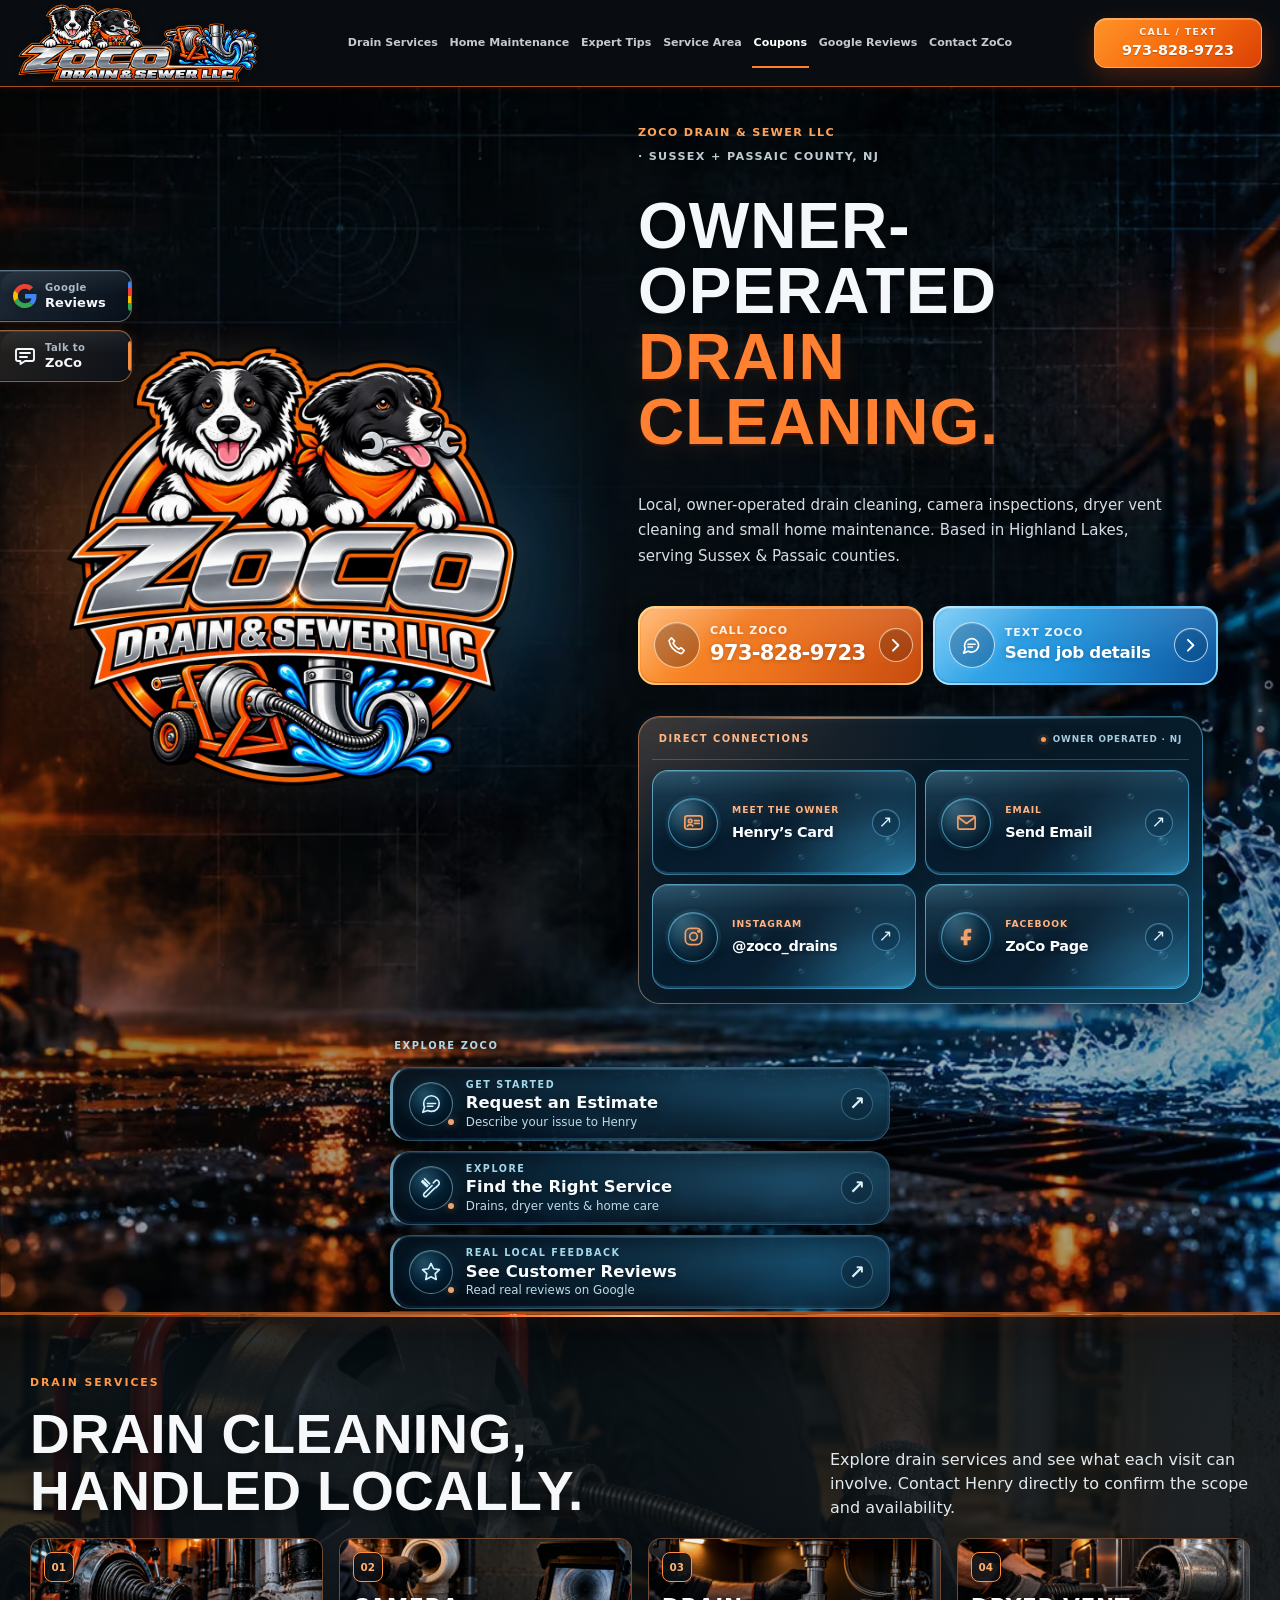
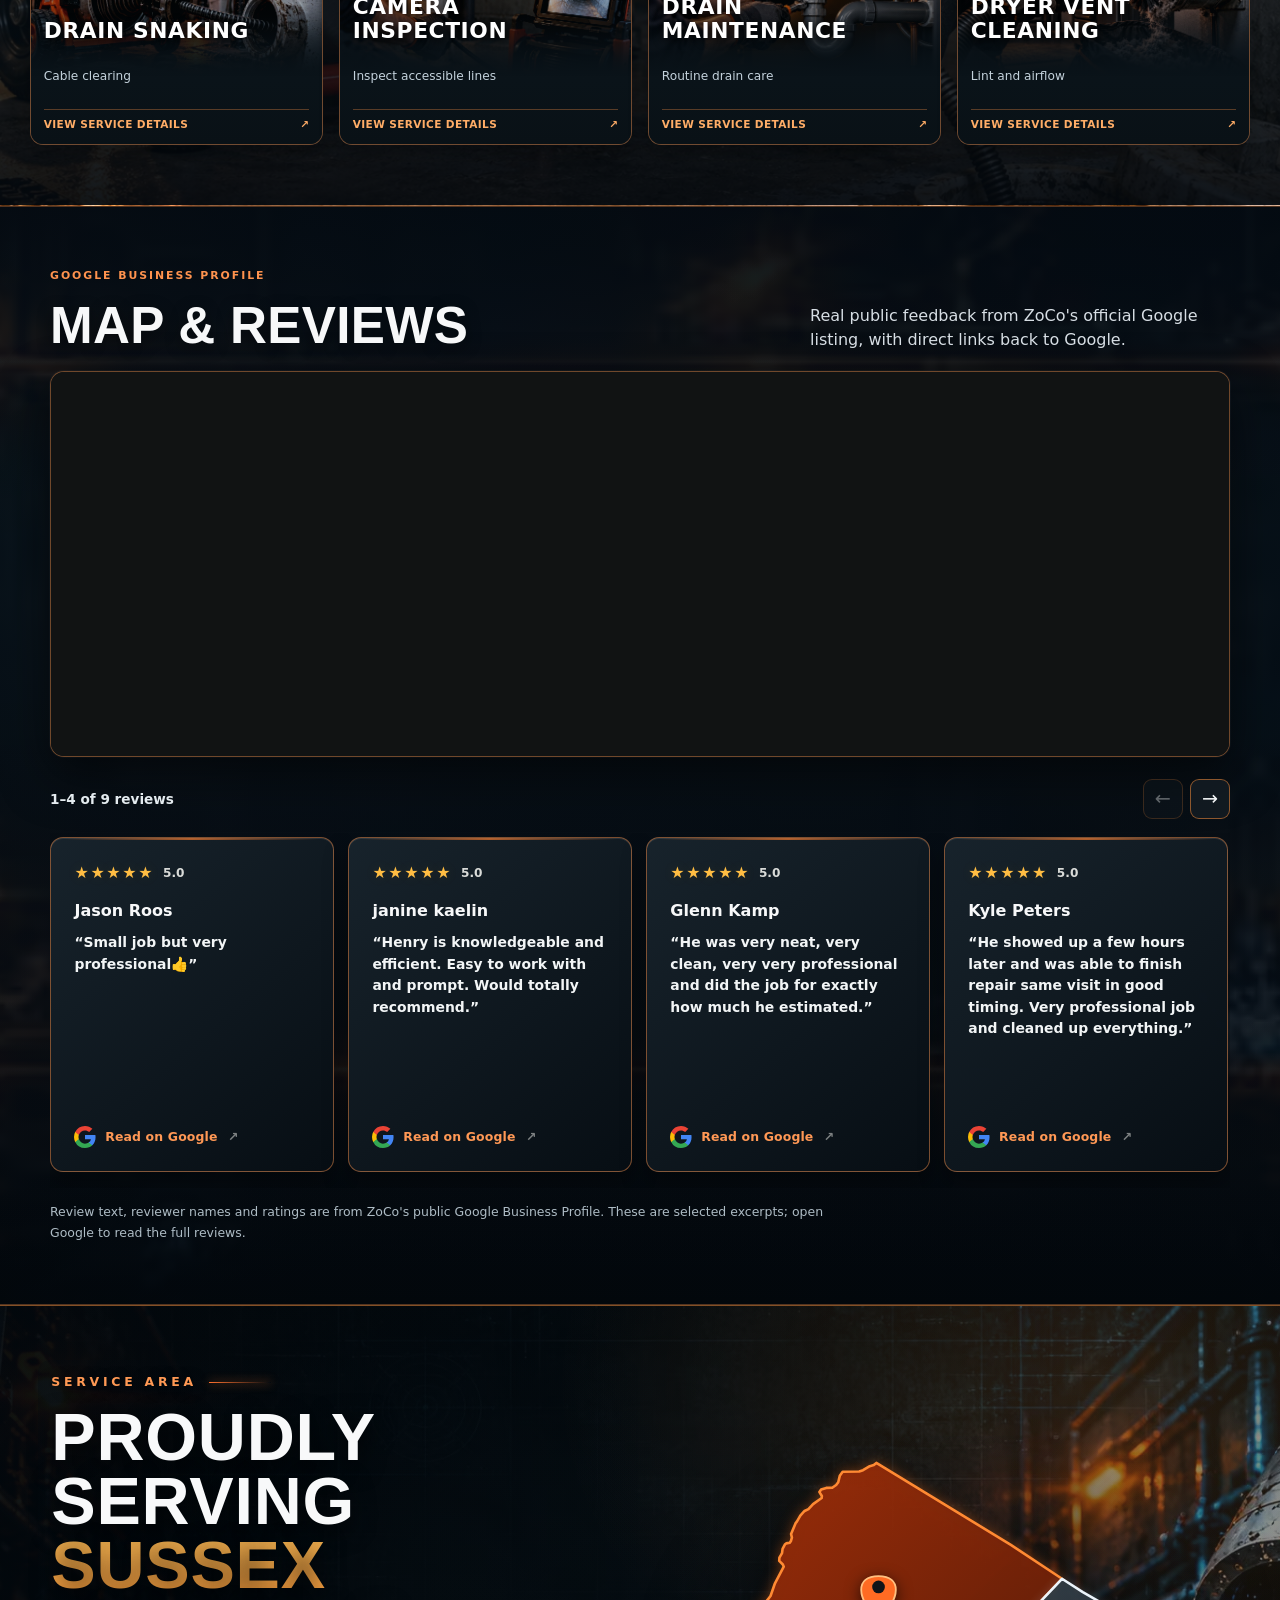
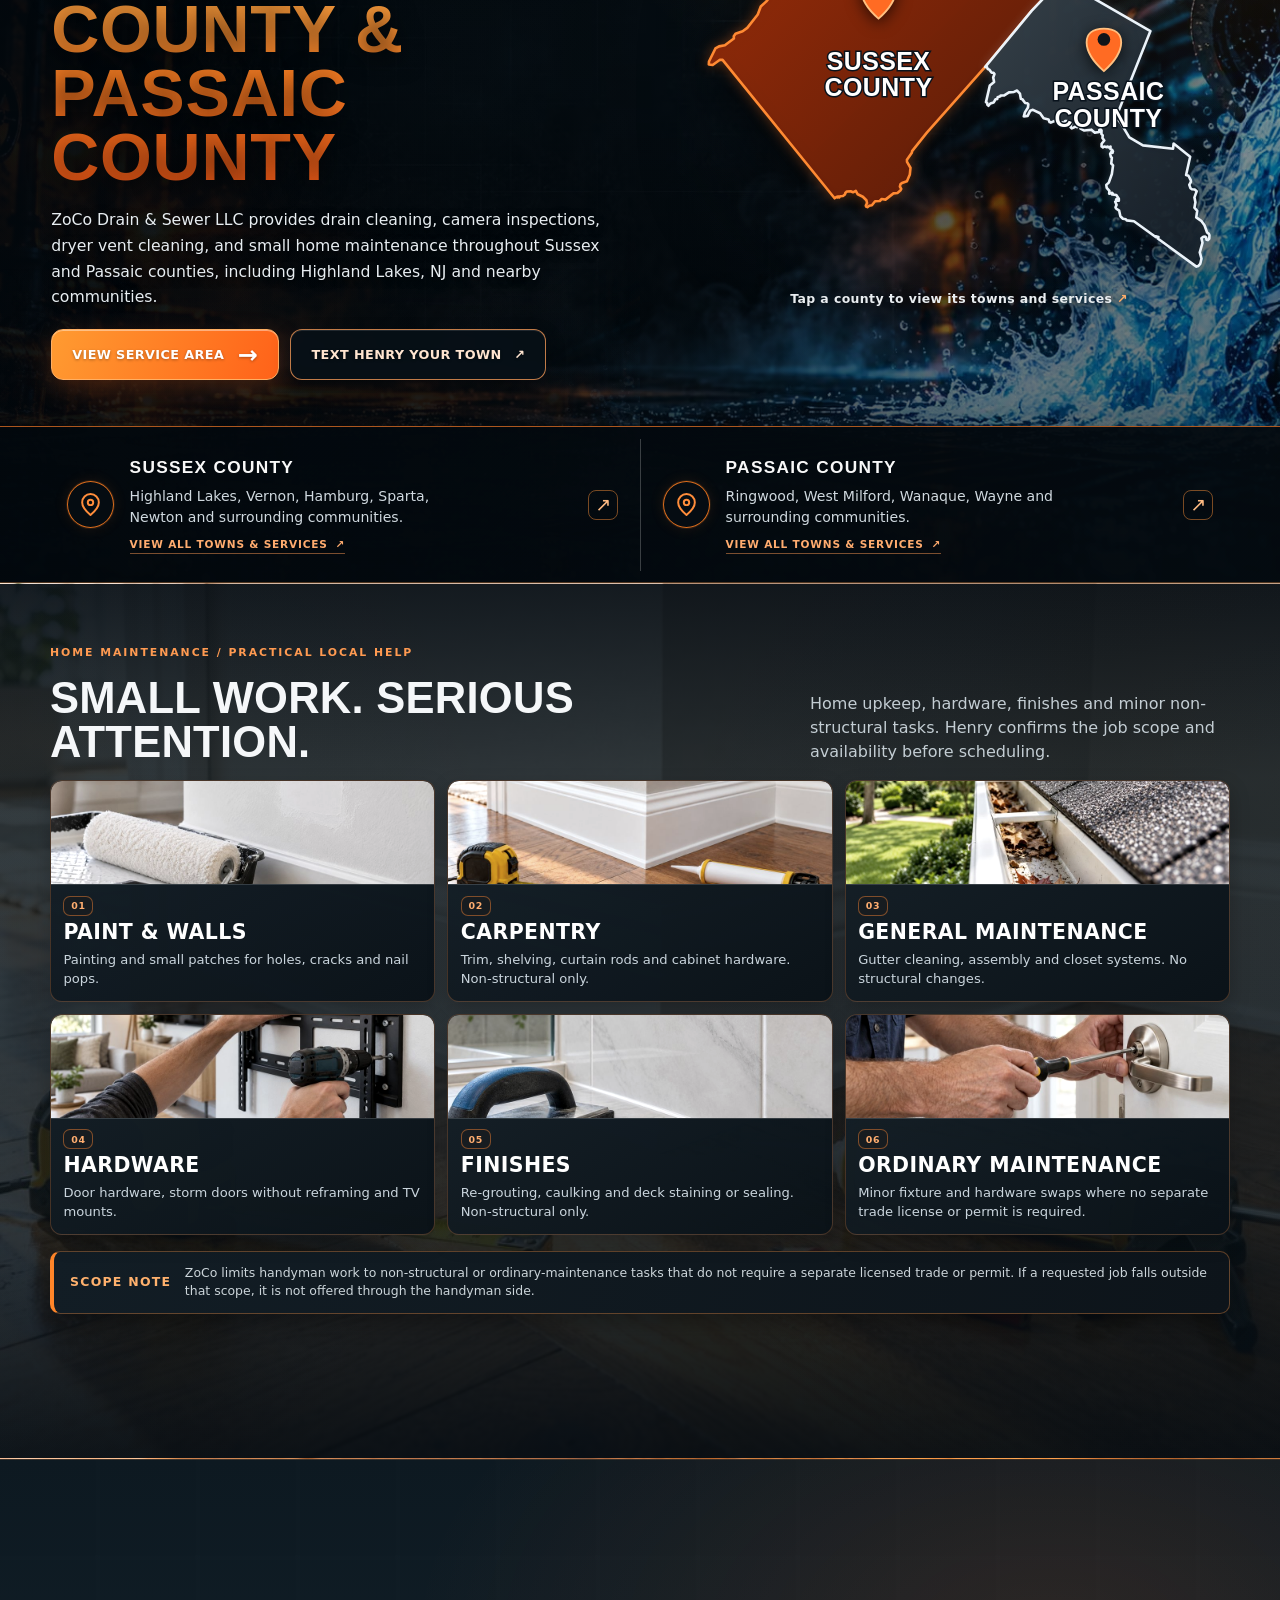
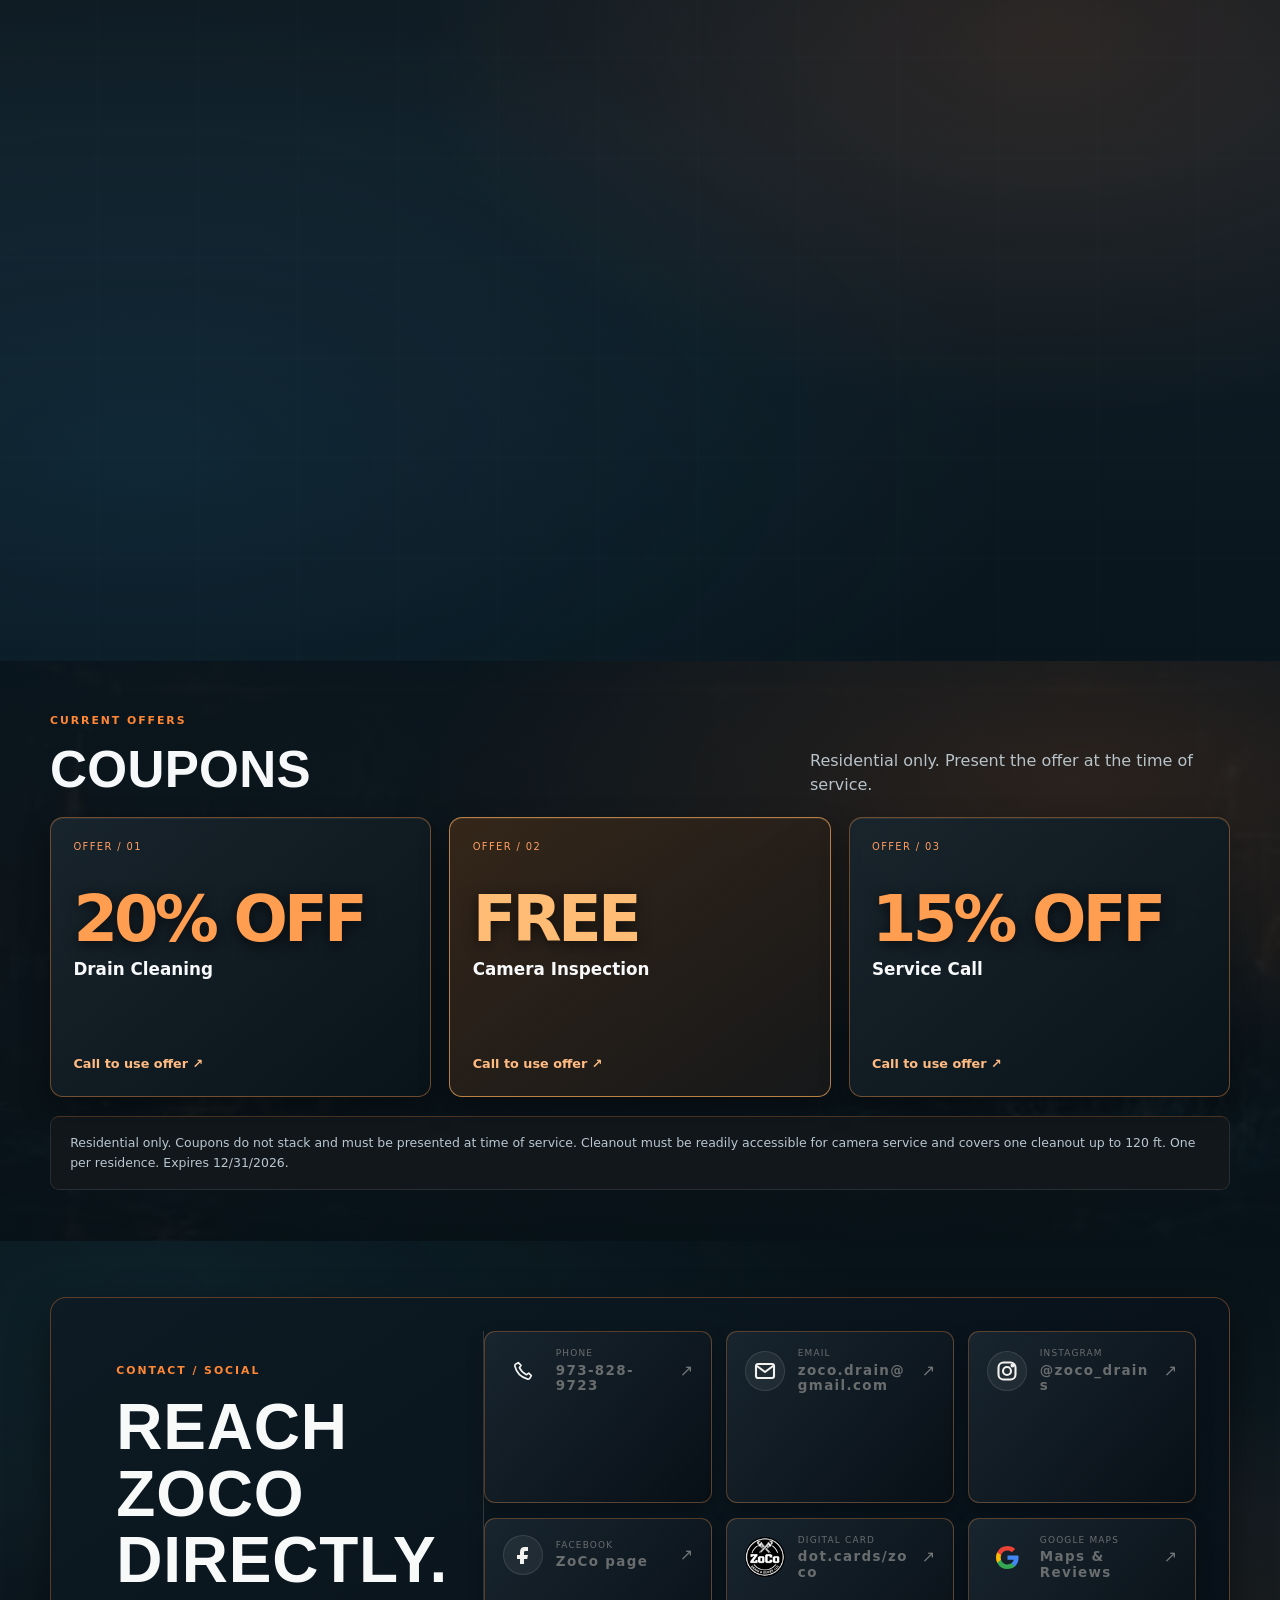
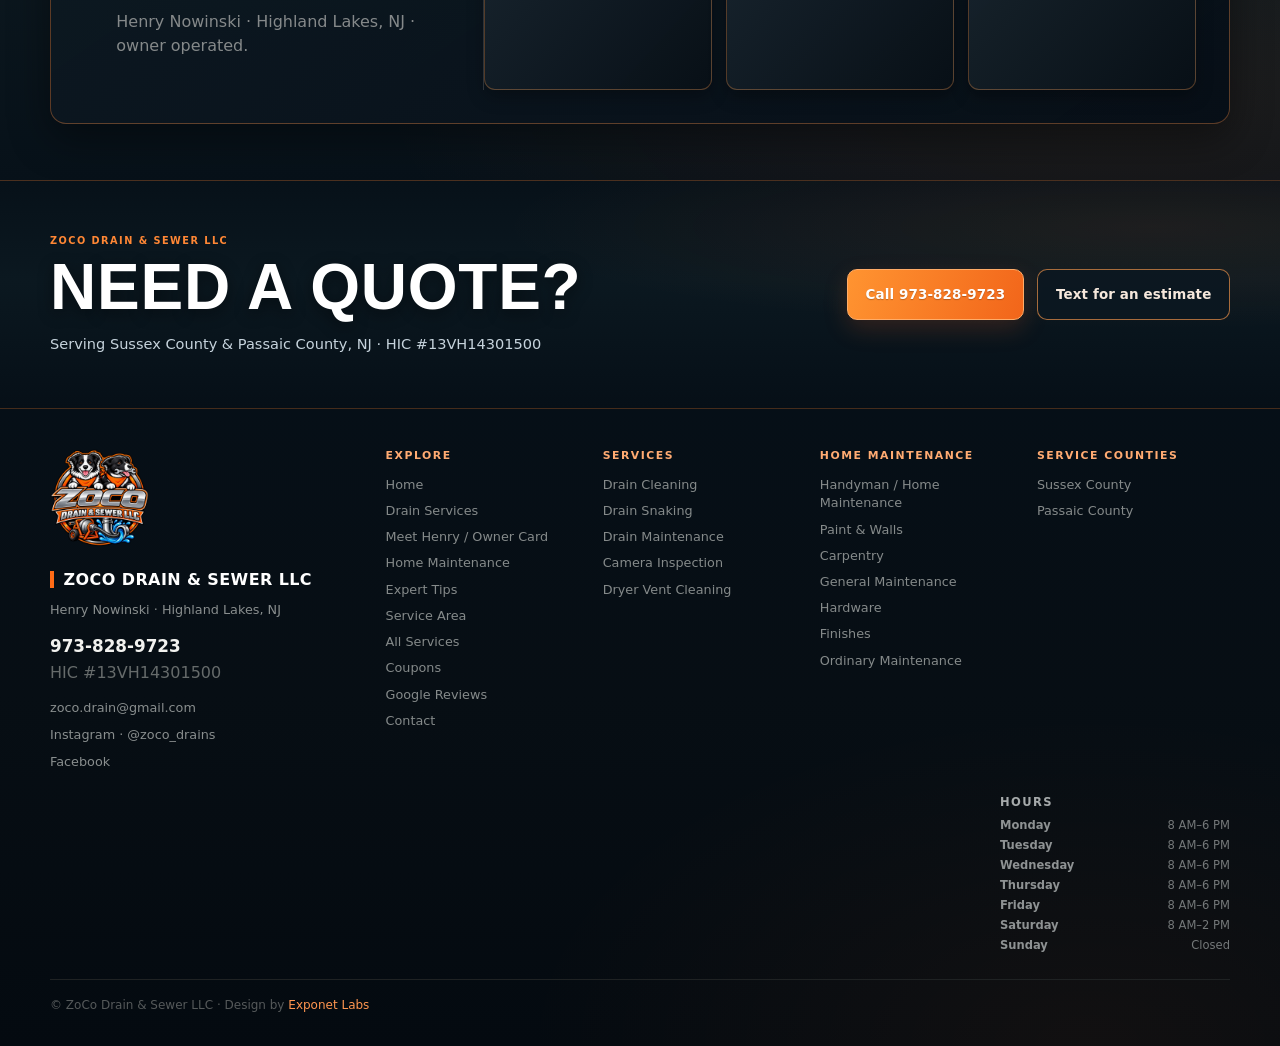
==== commit 00b5406b: "Add three new Google reviews to the homepage" ====
--- a/index.html
+++ b/index.html
@@ -621,13 +621,55 @@
 
         <div class="google-review-carousel" data-review-carousel>
           <div class="google-review-controls">
-            <span class="google-review-position" data-review-position aria-live="polite">1–3 of 6 reviews</span>
+            <span class="google-review-position" data-review-position aria-live="polite">1–3 of 9 reviews</span>
             <div class="google-review-arrows">
               <button class="google-review-arrow" type="button" data-review-prev aria-label="Show previous reviews" disabled>←</button>
               <button class="google-review-arrow" type="button" data-review-next aria-label="Show next reviews">→</button>
             </div>
           </div>
           <div class="google-review-grid" id="googleReviewsTrack" role="region" aria-label="Customer reviews" tabindex="0">
+          <article class="google-review-card reveal">
+            <div class="google-review-meta">
+              <span class="google-rating"><span class="google-stars" aria-label="5 out of 5 stars">★★★★★</span><span class="google-score">5.0</span></span>
+            </div>
+            <h3>Jason Roos</h3>
+            <p class="google-review-text"><q>Small job but very professional👍</q></p>
+            <a class="google-review-link" href="https://maps.app.goo.gl/h4gPdnznXre2zAPK7" target="_blank" rel="noopener"><svg class="google-g" viewBox="0 0 18 18" aria-hidden="true">
+                  <path fill="#4285F4" d="M17.64 9.205c0-.638-.057-1.252-.164-1.841H9v3.482h4.844a4.14 4.14 0 0 1-1.797 2.716v2.258h2.909c1.702-1.567 2.684-3.874 2.684-6.615z"/>
+                  <path fill="#34A853" d="M9 18c2.43 0 4.468-.806 5.956-2.18l-2.91-2.258c-.806.54-1.836.86-3.046.86-2.344 0-4.328-1.585-5.037-3.715H.956v2.332A9 9 0 0 0 9 18z"/>
+                  <path fill="#FBBC05" d="M3.963 10.707A5.41 5.41 0 0 1 3.681 9c0-.592.102-1.168.282-1.707V4.961H.956A9 9 0 0 0 0 9c0 1.452.347 2.827.956 4.039l3.007-2.332z"/>
+                  <path fill="#EA4335" d="M9 3.58c1.322 0 2.508.454 3.441 1.346l2.582-2.582C13.464.89 11.426 0 9 0A9 9 0 0 0 .956 4.961l3.007 2.332C4.672 5.163 6.656 3.58 9 3.58z"/>
+                </svg><span>Read on Google</span><i aria-hidden="true">↗</i></a>
+          </article>
+
+          <article class="google-review-card reveal">
+            <div class="google-review-meta">
+              <span class="google-rating"><span class="google-stars" aria-label="5 out of 5 stars">★★★★★</span><span class="google-score">5.0</span></span>
+            </div>
+            <h3>janine kaelin</h3>
+            <p class="google-review-text"><q>Henry is knowledgeable and efficient. Easy to work with and prompt. Would totally recommend.</q></p>
+            <a class="google-review-link" href="https://maps.app.goo.gl/qDomfo6uNZPwVCH69" target="_blank" rel="noopener"><svg class="google-g" viewBox="0 0 18 18" aria-hidden="true">
+                  <path fill="#4285F4" d="M17.64 9.205c0-.638-.057-1.252-.164-1.841H9v3.482h4.844a4.14 4.14 0 0 1-1.797 2.716v2.258h2.909c1.702-1.567 2.684-3.874 2.684-6.615z"/>
+                  <path fill="#34A853" d="M9 18c2.43 0 4.468-.806 5.956-2.18l-2.91-2.258c-.806.54-1.836.86-3.046.86-2.344 0-4.328-1.585-5.037-3.715H.956v2.332A9 9 0 0 0 9 18z"/>
+                  <path fill="#FBBC05" d="M3.963 10.707A5.41 5.41 0 0 1 3.681 9c0-.592.102-1.168.282-1.707V4.961H.956A9 9 0 0 0 0 9c0 1.452.347 2.827.956 4.039l3.007-2.332z"/>
+                  <path fill="#EA4335" d="M9 3.58c1.322 0 2.508.454 3.441 1.346l2.582-2.582C13.464.89 11.426 0 9 0A9 9 0 0 0 .956 4.961l3.007 2.332C4.672 5.163 6.656 3.58 9 3.58z"/>
+                </svg><span>Read on Google</span><i aria-hidden="true">↗</i></a>
+          </article>
+
+          <article class="google-review-card reveal">
+            <div class="google-review-meta">
+              <span class="google-rating"><span class="google-stars" aria-label="5 out of 5 stars">★★★★★</span><span class="google-score">5.0</span></span>
+            </div>
+            <h3>Glenn Kamp</h3>
+            <p class="google-review-text"><q>He was very neat, very clean, very very professional and did the job for exactly how much he estimated.</q></p>
+            <a class="google-review-link" href="https://maps.app.goo.gl/MuJhSWDpAu6jHqTj8" target="_blank" rel="noopener"><svg class="google-g" viewBox="0 0 18 18" aria-hidden="true">
+                  <path fill="#4285F4" d="M17.64 9.205c0-.638-.057-1.252-.164-1.841H9v3.482h4.844a4.14 4.14 0 0 1-1.797 2.716v2.258h2.909c1.702-1.567 2.684-3.874 2.684-6.615z"/>
+                  <path fill="#34A853" d="M9 18c2.43 0 4.468-.806 5.956-2.18l-2.91-2.258c-.806.54-1.836.86-3.046.86-2.344 0-4.328-1.585-5.037-3.715H.956v2.332A9 9 0 0 0 9 18z"/>
+                  <path fill="#FBBC05" d="M3.963 10.707A5.41 5.41 0 0 1 3.681 9c0-.592.102-1.168.282-1.707V4.961H.956A9 9 0 0 0 0 9c0 1.452.347 2.827.956 4.039l3.007-2.332z"/>
+                  <path fill="#EA4335" d="M9 3.58c1.322 0 2.508.454 3.441 1.346l2.582-2.582C13.464.89 11.426 0 9 0A9 9 0 0 0 .956 4.961l3.007 2.332C4.672 5.163 6.656 3.58 9 3.58z"/>
+                </svg><span>Read on Google</span><i aria-hidden="true">↗</i></a>
+          </article>
+
           <article class="google-review-card reveal">
             <div class="google-review-meta">
               <span class="google-rating"><span class="google-stars" aria-label="5 out of 5 stars">★★★★★</span><span class="google-score">5.0</span></span>
